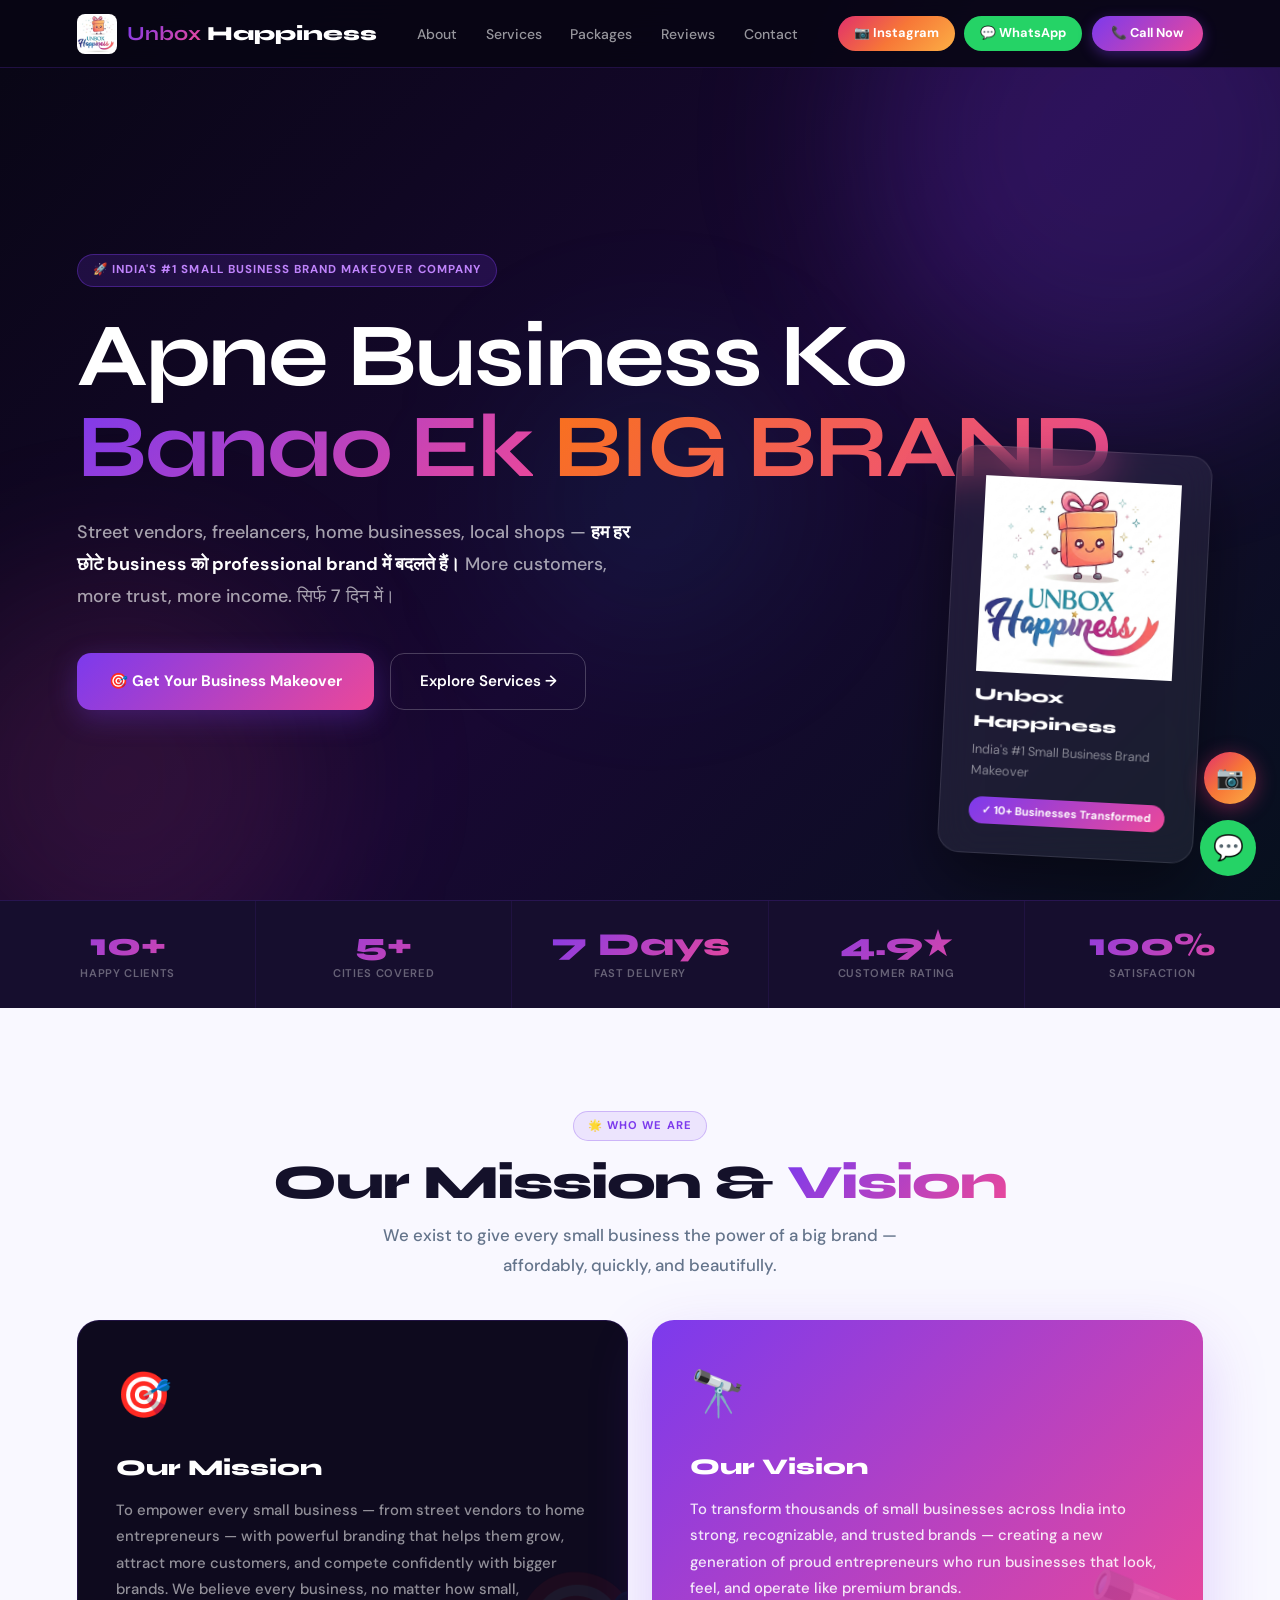
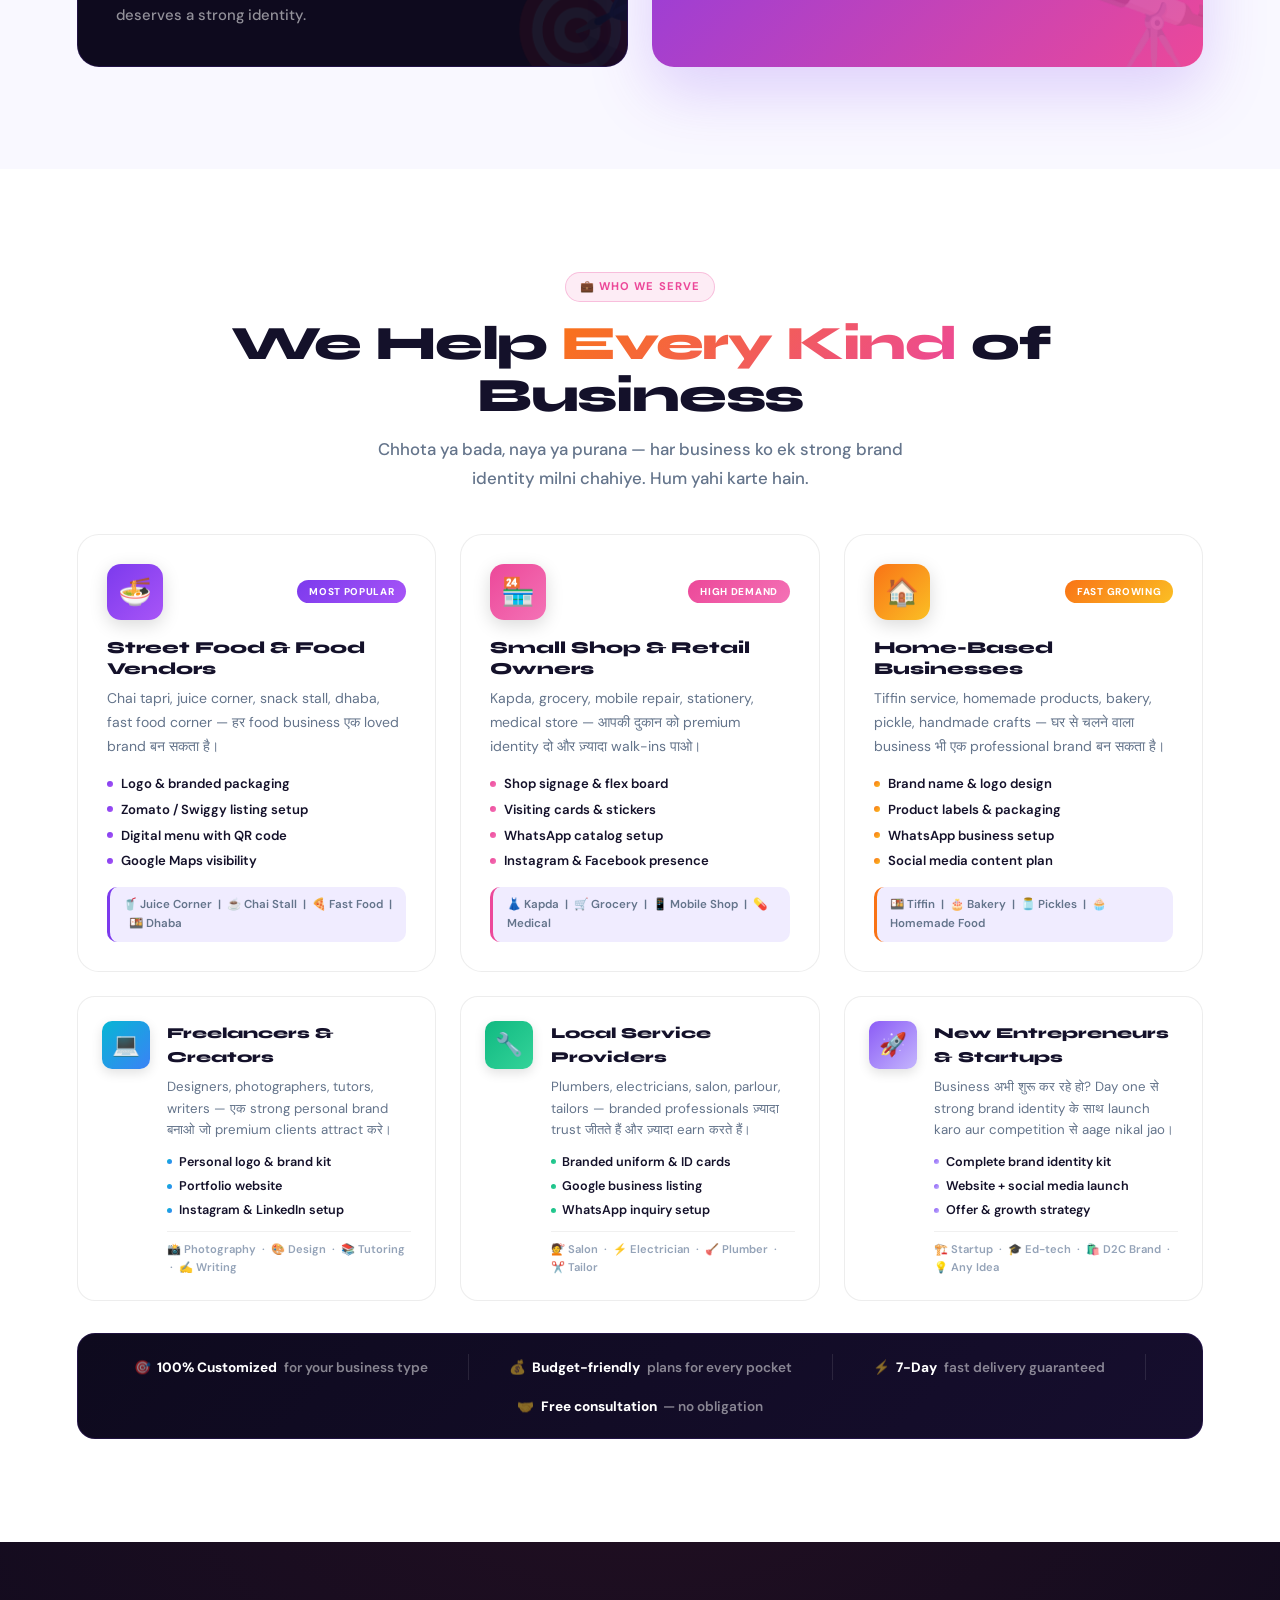
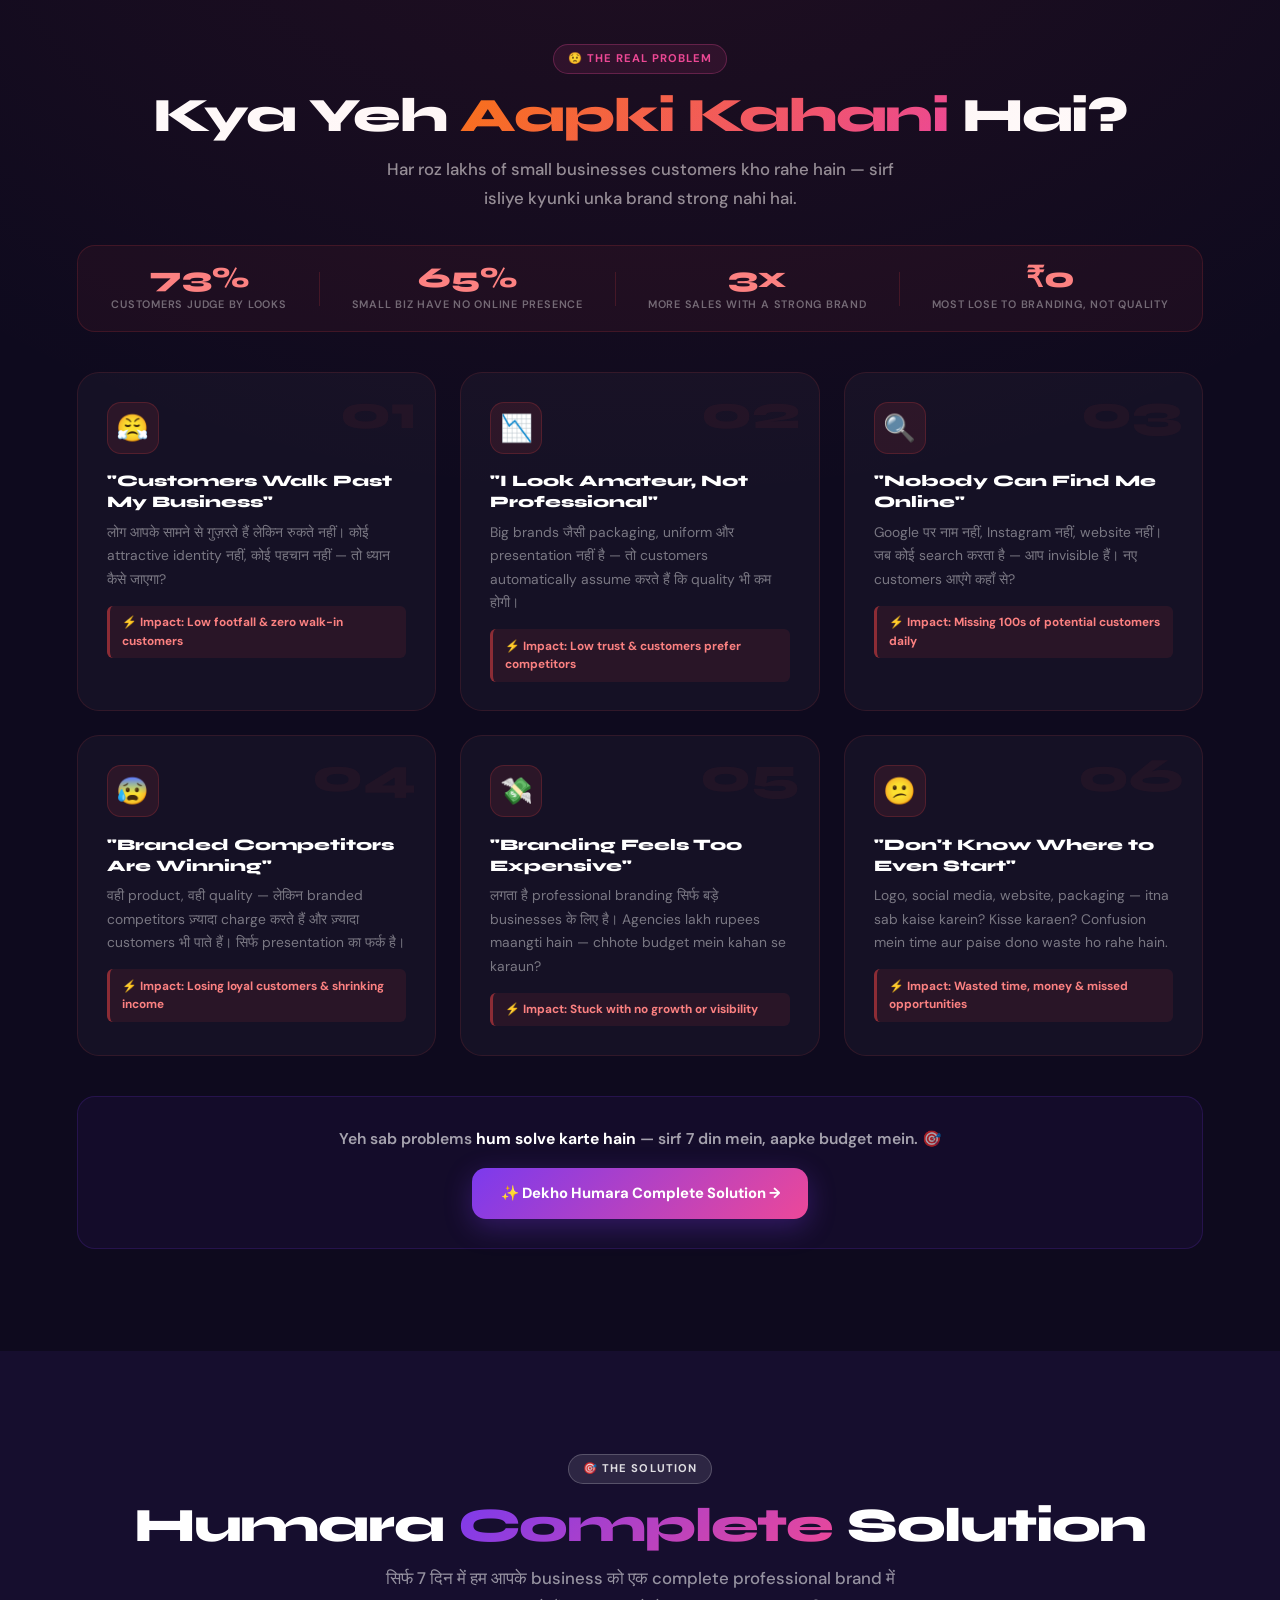
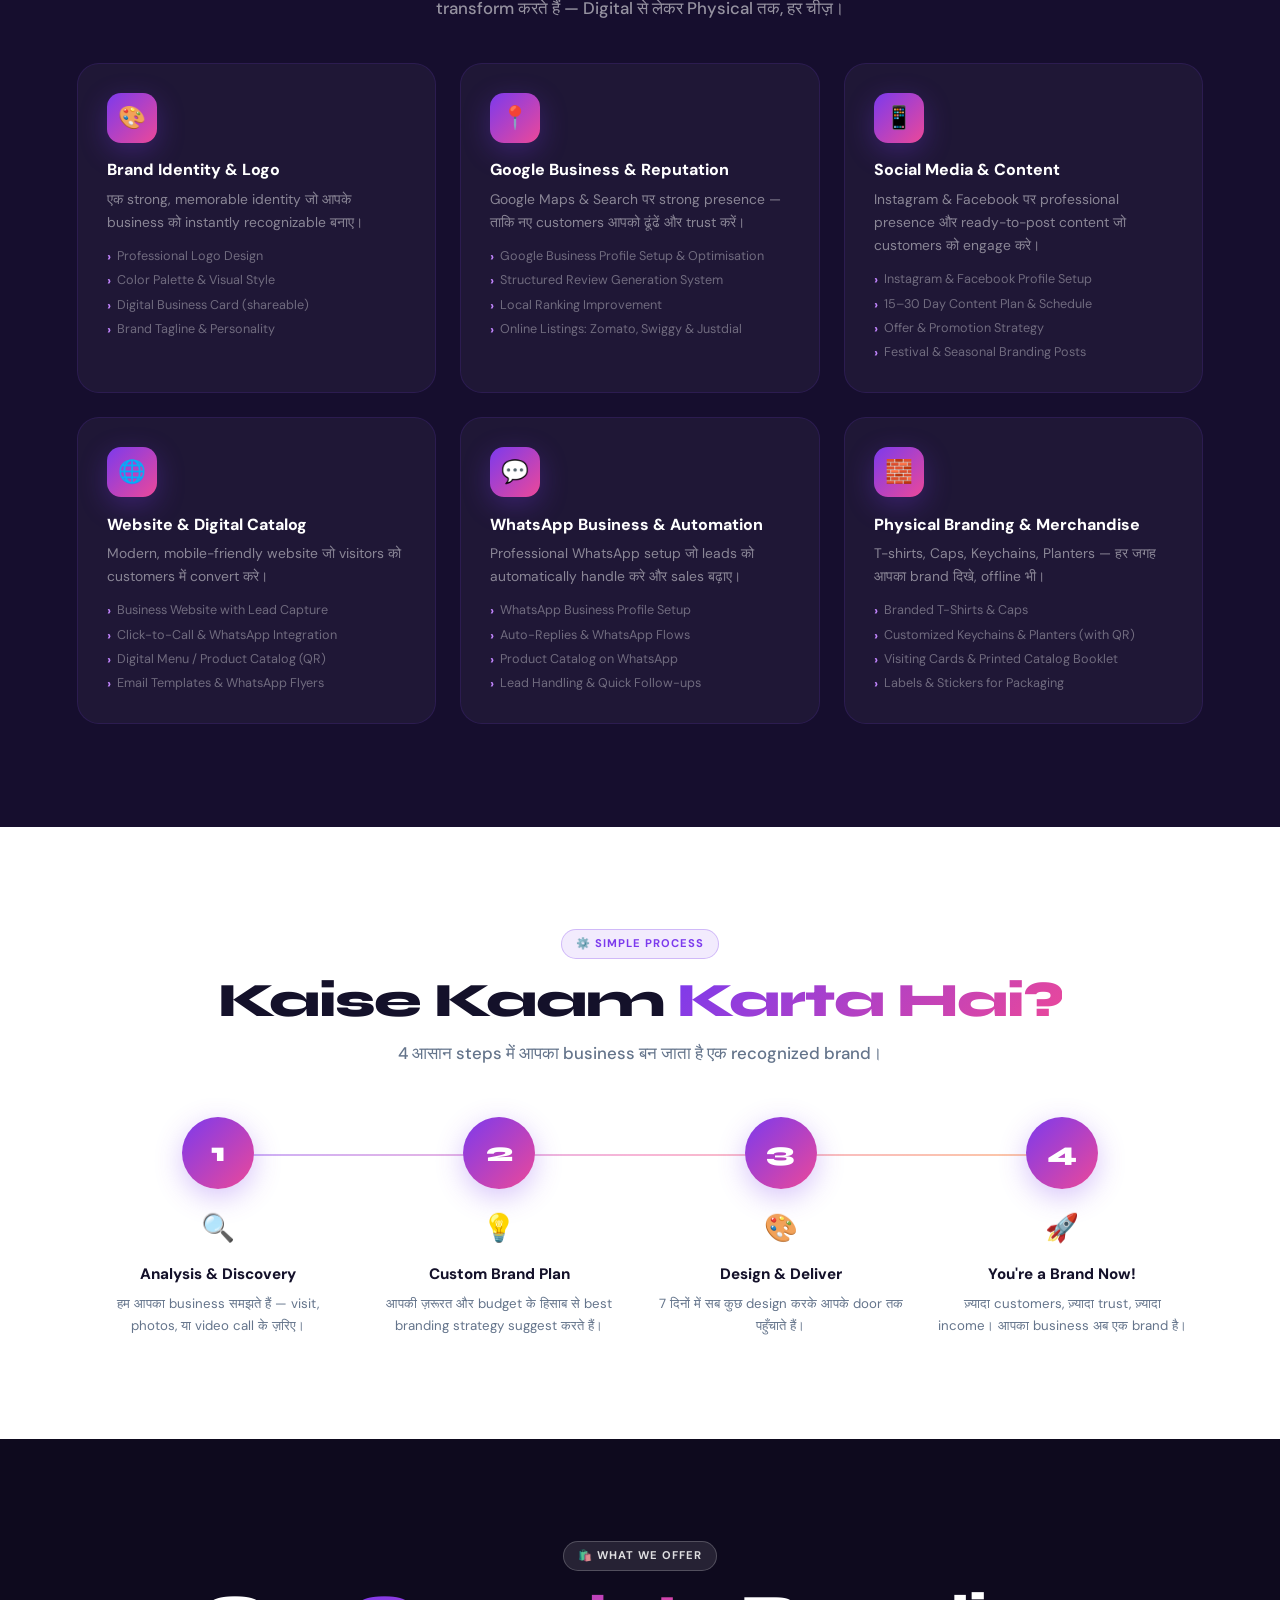
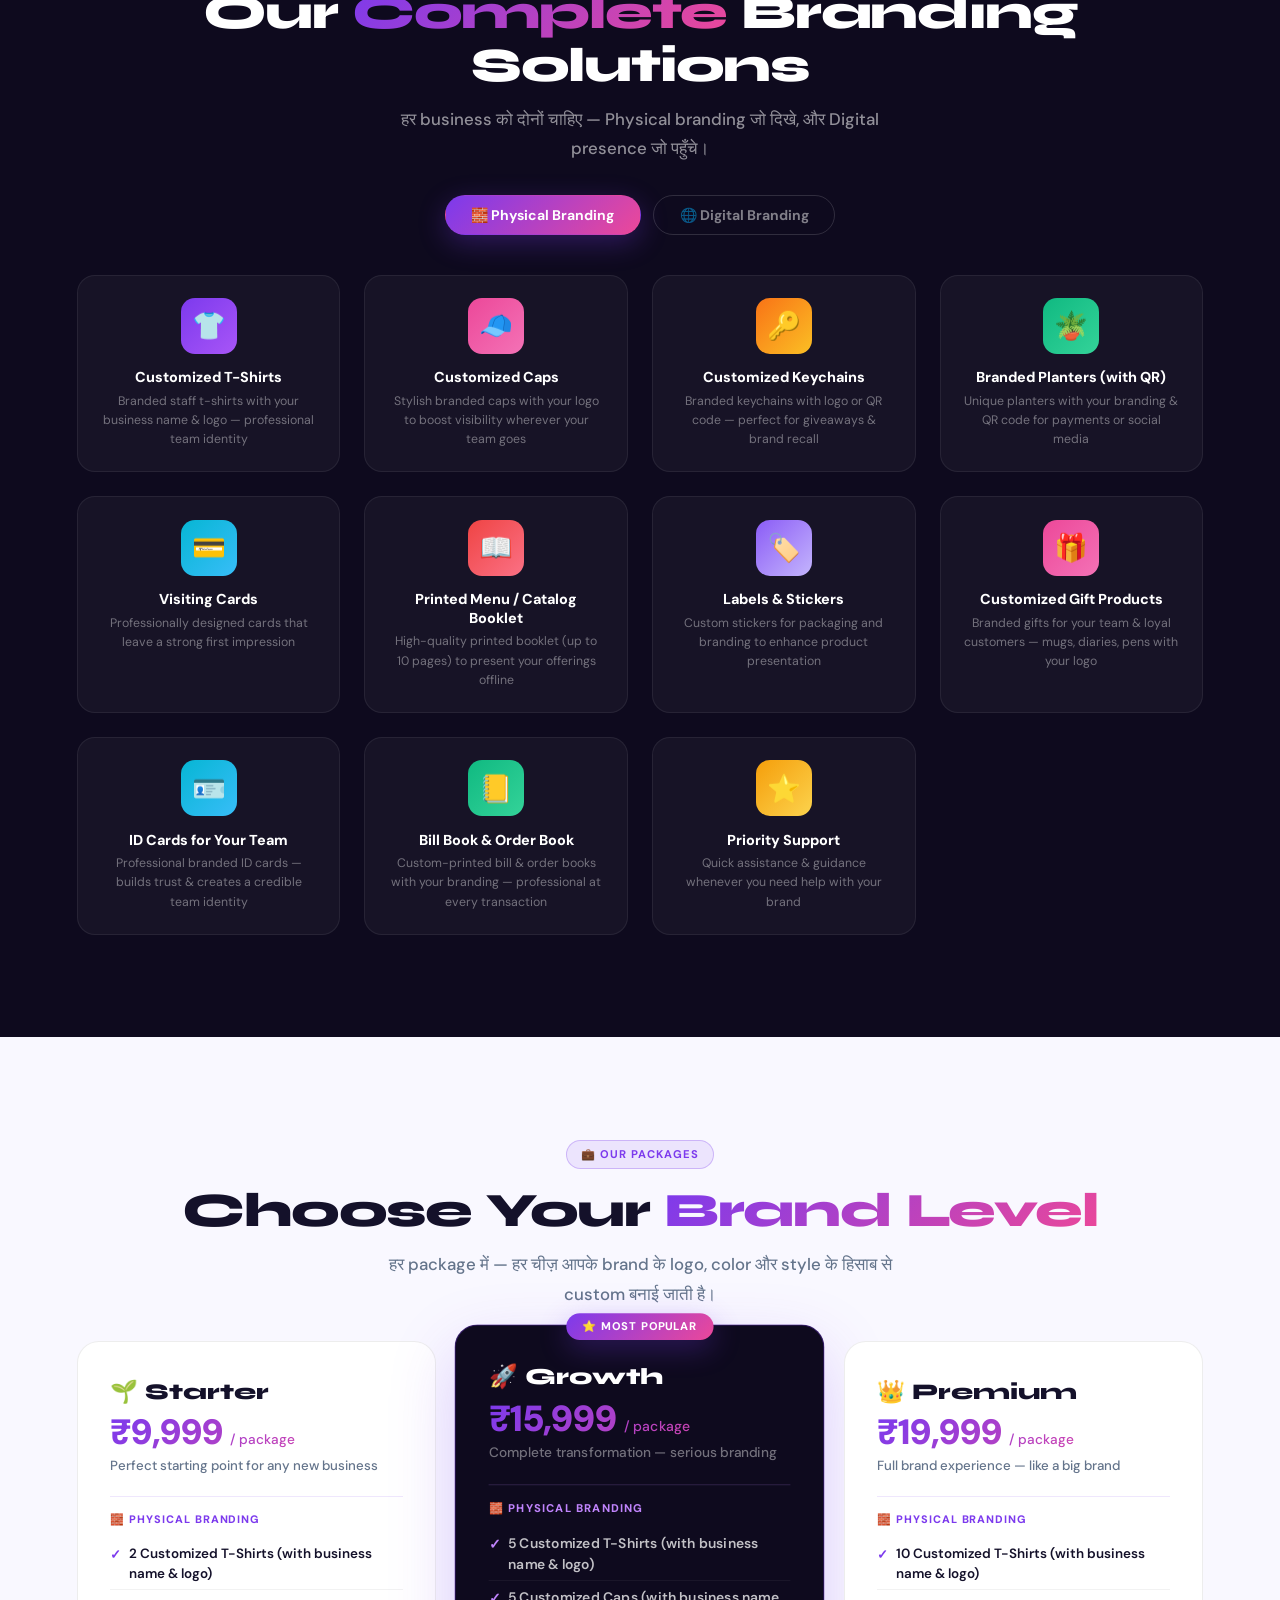
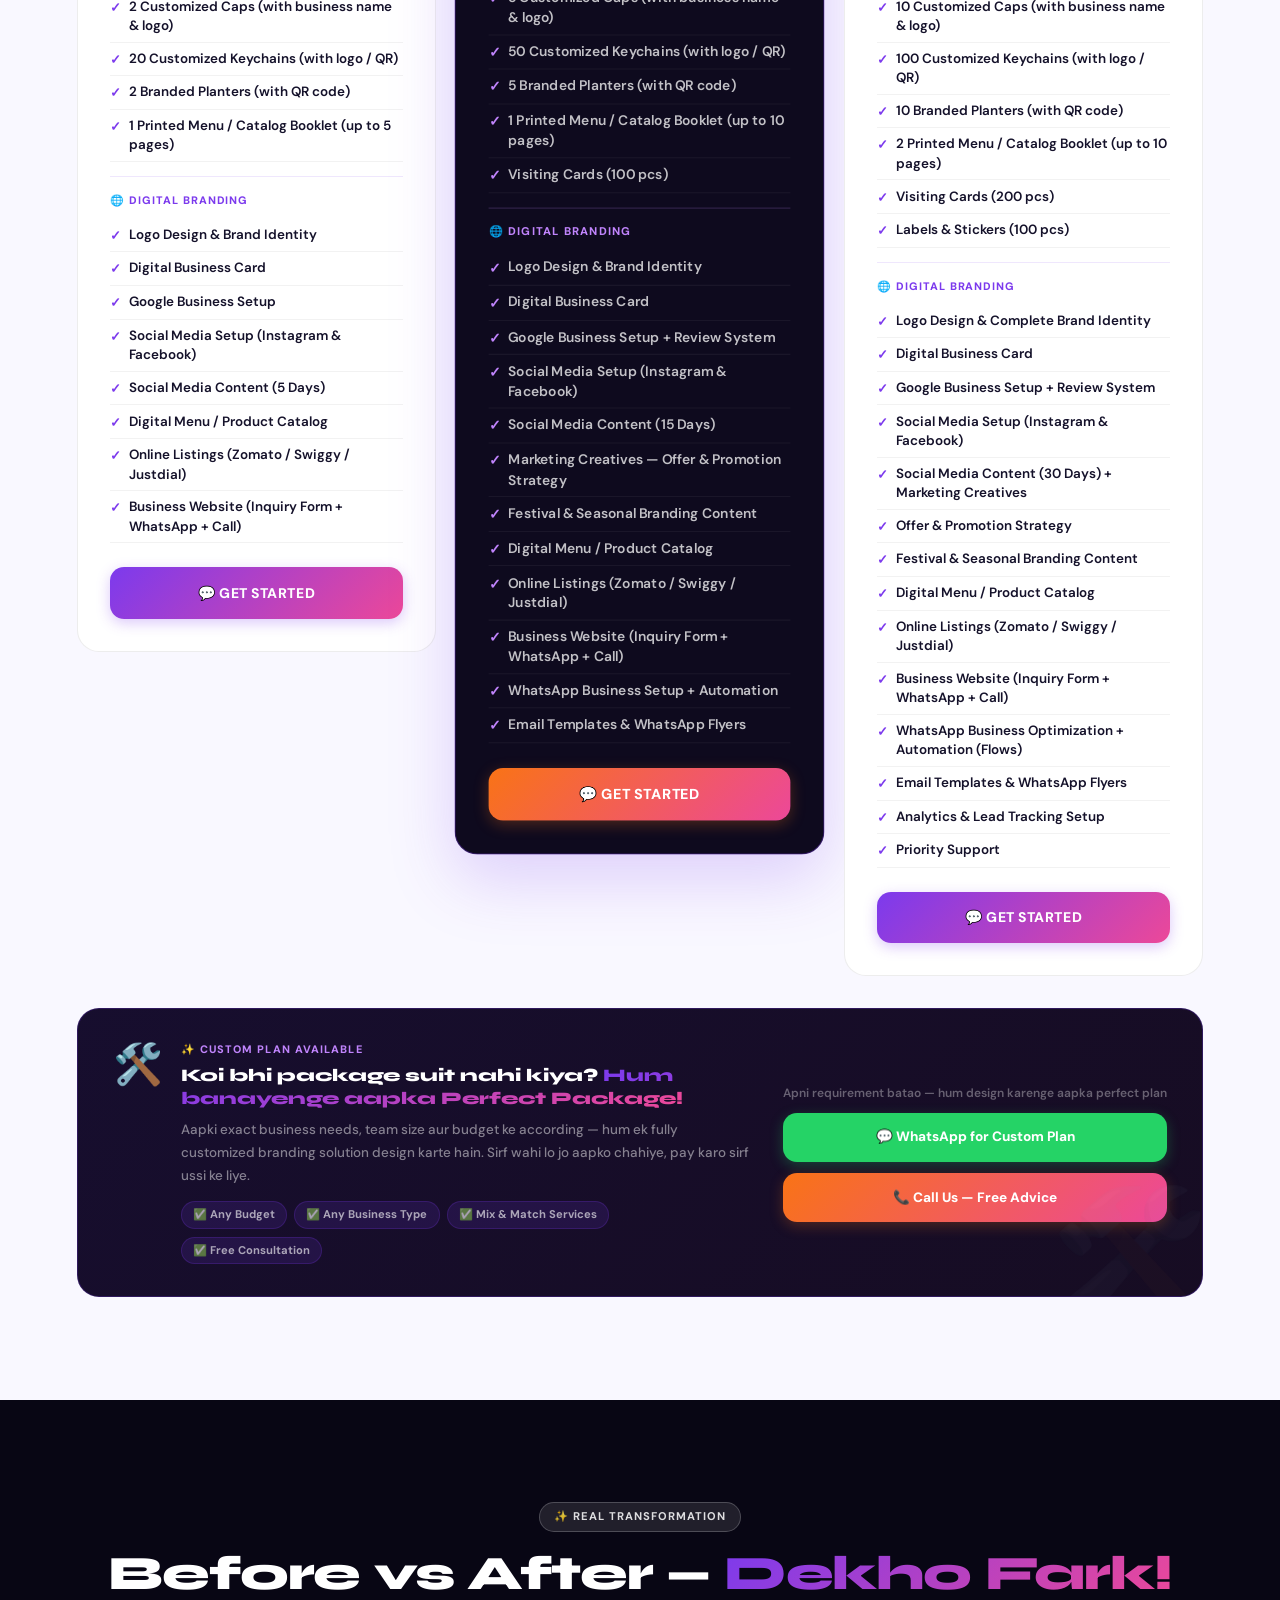
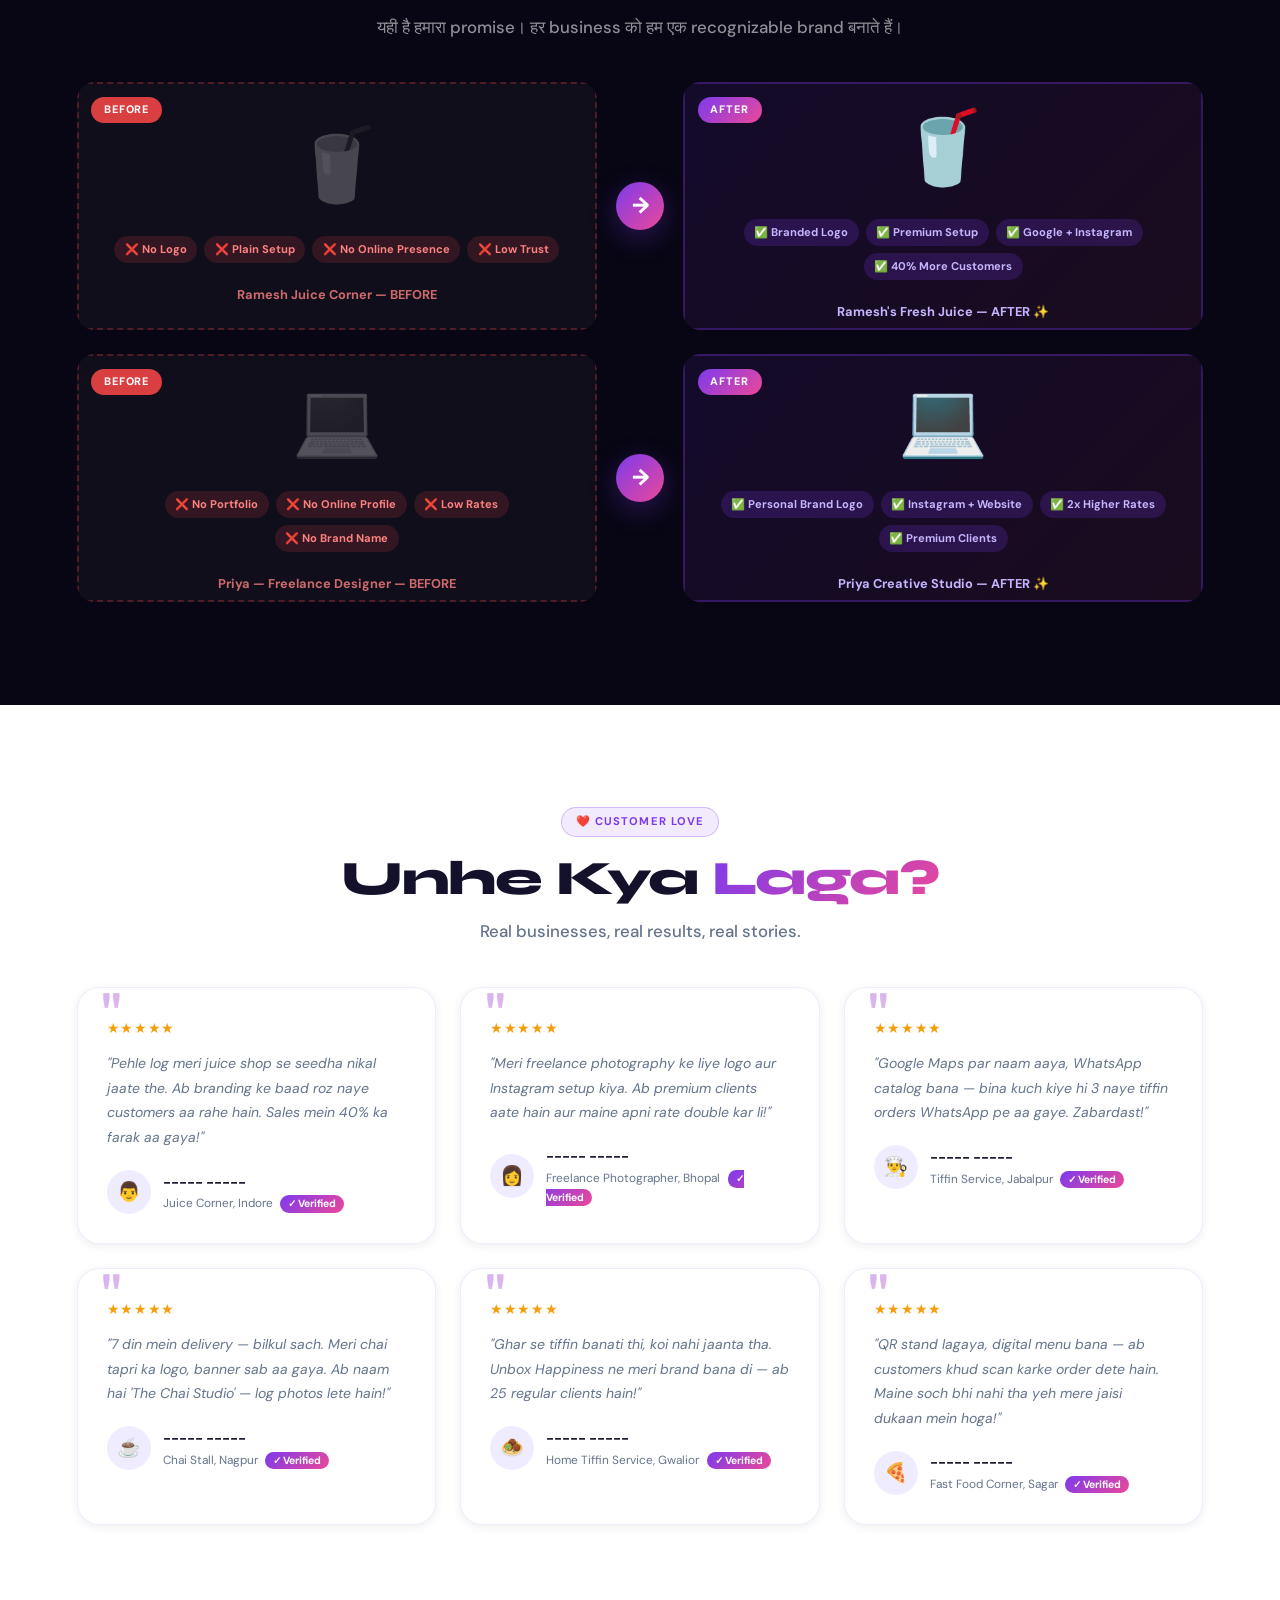
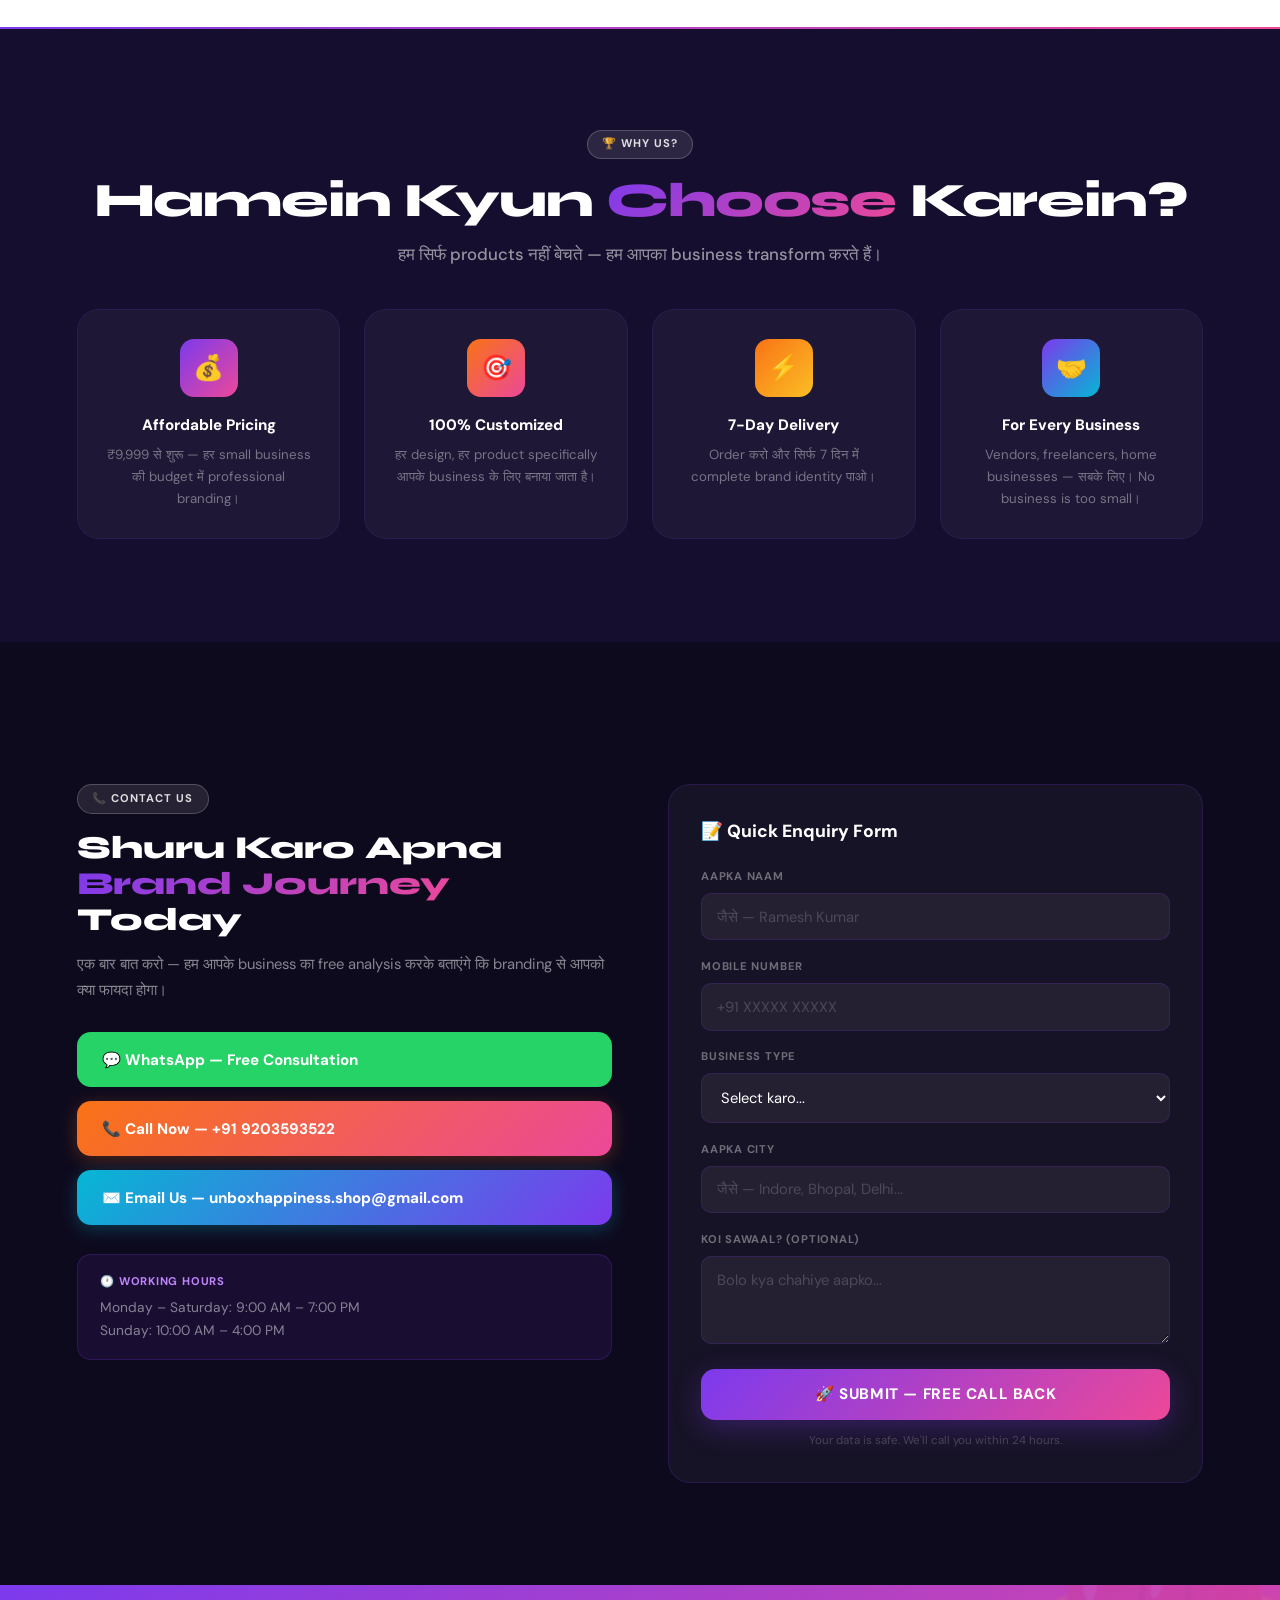
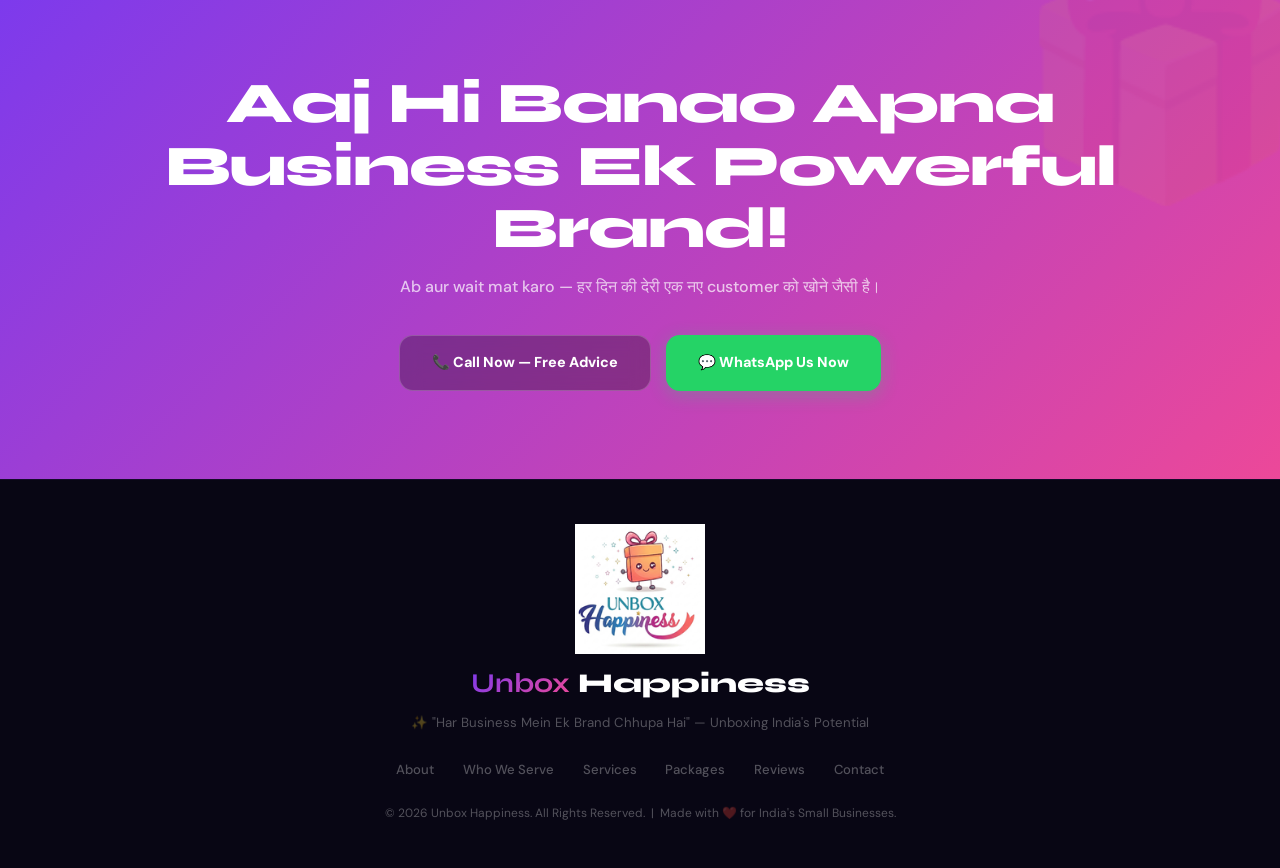
==== index.html @ 7fae198b "Add files via upload" ====
<!DOCTYPE html>
<html lang="en">
<head>
<meta charset="UTF-8">
<meta name="viewport" content="width=device-width, initial-scale=1.0">
<title>Unbox Happiness — Brand Transformation for Every Business</title>
<link href="https://fonts.googleapis.com/css2?family=Syne:wght@700;800&family=DM+Sans:ital,opsz,wght@0,9..40,400;0,9..40,500;0,9..40,600;0,9..40,700;1,9..40,400&display=swap" rel="stylesheet">
<style>
/* ═══════════════════════════════════════════════════
   DESIGN TOKENS — Single source of truth
═══════════════════════════════════════════════════ */
:root {
  /* Brand Palette */
  --purple:       #7C3AED;
  --purple-mid:   #9F5BF0;
  --purple-light: #C084FC;
  --pink:         #EC4899;
  --pink-light:   #F472B6;
  --orange:       #F97316;
  --green:        #22C55E;   /* WhatsApp */
  --red:          #EF4444;

  /* Backgrounds */
  --bg-darkest:   #080614;
  --bg-dark:      #0E0A1E;
  --bg-dark2:     #160E2E;
  --bg-card-dark: rgba(255,255,255,0.04);
  --bg-light:     #FFFFFF;
  --bg-off:       #F9F8FF;
  --bg-tint:      #F0ECFF;

  /* Text */
  --text:         #14112A;
  --text-muted:   #64748B;
  --text-faint:   #94A3B8;
  --text-pale:    rgba(255,255,255,0.55);

  /* Gradients */
  --g-primary:    linear-gradient(135deg, #7C3AED, #EC4899);
  --g-warm:       linear-gradient(135deg, #F97316, #EC4899);
  --g-cool:       linear-gradient(135deg, #7C3AED, #06B6D4);
  --g-hero:       linear-gradient(135deg, #080614 0%, #180832 55%, #07101E 100%);
  --g-purple-soft:linear-gradient(135deg, rgba(124,58,237,.08), rgba(236,72,153,.04));

  /* Spacing */
  --pad-section:  clamp(4rem, 8vw, 6.5rem);
  --pad-x:        clamp(4%, 6%, 6%);
  --gap-card:     1.5rem;
  --gap-sm:       1rem;

  /* Radii */
  --r-xs:  0.375rem;
  --r-sm:  0.625rem;
  --r-md:  0.875rem;
  --r-lg:  1.125rem;
  --r-xl:  1.375rem;
  --r-pill:100px;

  /* Shadows */
  --sh-sm:     0 2px 10px rgba(0,0,0,.07);
  --sh-md:     0 8px 28px rgba(0,0,0,.11);
  --sh-lg:     0 20px 56px rgba(0,0,0,.16);
  --sh-purple: 0 8px 28px rgba(124,58,237,.30);
  --sh-purple-xl:0 24px 64px rgba(124,58,237,.22);

  /* Transitions */
  --tr: all 0.28s cubic-bezier(0.4,0,0.2,1);
}

/* ═══════════════════════════════════════════════════
   RESET & BASE
═══════════════════════════════════════════════════ */
*, *::before, *::after { margin:0; padding:0; box-sizing:border-box; }
html { scroll-behavior:smooth; font-size:16px; }
body { font-family:'DM Sans',sans-serif; background:var(--bg-light); color:var(--text); overflow-x:hidden; line-height:1.6; -webkit-font-smoothing:antialiased; }
img { max-width:100%; display:block; }
a { color:inherit; }

/* ═══════════════════════════════════════════════════
   TYPOGRAPHY SCALE
═══════════════════════════════════════════════════ */
.sec-title {
  font-family:'Syne',sans-serif;
  font-size:clamp(1.9rem, 4vw, 3rem);
  font-weight:800;
  line-height:1.1;
  letter-spacing:-0.025em;
  color:var(--text);
  margin-bottom:0.75rem;
}
.sec-title.wh { color:#fff; }
.sec-sub {
  font-size:clamp(0.95rem, 1.5vw, 1.05rem);
  color:var(--text-muted);
  line-height:1.75;
  max-width:540px;
  font-weight:500;
}
.sec-sub.wh { color:var(--text-pale); }
.center { text-align:center; }
.center .sec-sub { margin:0 auto; }

/* Gradient text */
.gt  { background:var(--g-primary); -webkit-background-clip:text; -webkit-text-fill-color:transparent; background-clip:text; }
.gw  { background:var(--g-warm);    -webkit-background-clip:text; -webkit-text-fill-color:transparent; background-clip:text; }
.gc  { background:var(--g-cool);    -webkit-background-clip:text; -webkit-text-fill-color:transparent; background-clip:text; }

/* Pills / Labels */
.pill {
  display:inline-flex; align-items:center; gap:0.4rem;
  font-size:0.7rem; font-weight:700; letter-spacing:0.09em; text-transform:uppercase;
  padding:0.3rem 0.9rem; border-radius:var(--r-pill); margin-bottom:1rem;
}
.pill.pp  { background:rgba(124,58,237,.1);  border:1px solid rgba(124,58,237,.28); color:var(--purple); }
.pill.pw  { background:rgba(255,255,255,.1); border:1px solid rgba(255,255,255,.2);  color:rgba(255,255,255,.85); }
.pill.ppk { background:rgba(236,72,153,.1);  border:1px solid rgba(236,72,153,.28); color:var(--pink); }
.pill.por { background:rgba(249,115,22,.1);  border:1px solid rgba(249,115,22,.28); color:var(--orange); }

/* Sections */
.section { padding:var(--pad-section) var(--pad-x); }

/* Animations */
@keyframes fadeUp   { from{opacity:0;transform:translateY(24px)} to{opacity:1;transform:translateY(0)} }
@keyframes pulse-wa { 0%,100%{box-shadow:0 4px 24px rgba(37,211,102,.45)} 50%{box-shadow:0 4px 44px rgba(37,211,102,.7)} }
.reveal { opacity:0; transform:translateY(24px); transition:opacity .55s ease, transform .55s ease; }
.reveal.visible { opacity:1; transform:translateY(0); }

/* ═══════════════════════════════════════════════════
   NAVIGATION
═══════════════════════════════════════════════════ */
nav {
  position:fixed; top:0; left:0; right:0; z-index:999;
  background:rgba(8,6,20,.92); backdrop-filter:blur(18px);
  display:flex; align-items:center; justify-content:space-between;
  padding:0.85rem var(--pad-x);
  border-bottom:1px solid rgba(124,58,237,.22);
}
.nav-logo { display:flex; align-items:center; gap:0.65rem; text-decoration:none; }
.logo-box {
  width:36px; height:36px; border-radius:9px;
  background:var(--g-primary); display:flex; align-items:center; justify-content:center;
  font-size:1.2rem; box-shadow:0 0 18px rgba(124,58,237,.5); flex-shrink:0;
}
.float-card { overflow:visible; }
.logo-text { font-family:'Syne',sans-serif; font-size:1.25rem; font-weight:800; color:#fff; }
.logo-text b { background:var(--g-primary); -webkit-background-clip:text; -webkit-text-fill-color:transparent; background-clip:text; }
.nav-links { display:flex; gap:1.8rem; list-style:none; }
.nav-links a { color:rgba(255,255,255,.58); text-decoration:none; font-size:0.875rem; font-weight:500; transition:color .2s; }
.nav-links a:hover { color:#fff; }
.nav-actions { display:flex; gap:0.6rem; align-items:center; }
.nav-ig  { background:linear-gradient(135deg,#E1306C,#F77737,#FCAF45); color:#fff; padding:0.45rem 1rem; border-radius:var(--r-pill); font-size:0.8rem; font-weight:700; text-decoration:none; display:flex; align-items:center; gap:0.35rem; transition:opacity .2s; white-space:nowrap; }
.nav-wa  { background:#25D366; color:#fff; padding:0.45rem 1rem; border-radius:var(--r-pill); font-size:0.8rem; font-weight:700; text-decoration:none; display:flex; align-items:center; gap:0.35rem; transition:opacity .2s; white-space:nowrap; }
.nav-cta { background:var(--g-primary); color:#fff; padding:0.45rem 1.2rem; border-radius:var(--r-pill); font-size:0.8rem; font-weight:700; text-decoration:none; transition:opacity .2s; white-space:nowrap; box-shadow:0 4px 14px rgba(124,58,237,.38); }
.nav-ig:hover,.nav-wa:hover,.nav-cta:hover { opacity:0.85; }

/* Hamburger */
.hamburger { display:none; flex-direction:column; gap:5px; cursor:pointer; padding:4px; background:none; border:none; }
.hamburger span { display:block; width:22px; height:2px; background:#fff; border-radius:2px; transition:var(--tr); }
.hamburger.open span:nth-child(1) { transform:translateY(7px) rotate(45deg); }
.hamburger.open span:nth-child(2) { opacity:0; transform:scaleX(0); }
.hamburger.open span:nth-child(3) { transform:translateY(-7px) rotate(-45deg); }
.mobile-menu {
  display:none; position:fixed; top:62px; left:0; right:0; z-index:998;
  background:rgba(8,6,20,.97); backdrop-filter:blur(20px);
  padding:1.5rem var(--pad-x) 2rem;
  border-bottom:1px solid rgba(124,58,237,.2);
  flex-direction:column; gap:0.5rem;
}
.mobile-menu.open { display:flex; }
.mobile-menu a { color:rgba(255,255,255,.7); text-decoration:none; font-size:1rem; font-weight:600; padding:0.75rem 0; border-bottom:1px solid rgba(255,255,255,.06); transition:color .2s; }
.mobile-menu a:hover { color:#fff; }
.mobile-menu a:last-child { border:none; }
.mobile-btns { display:flex; gap:0.6rem; flex-wrap:wrap; margin-top:1rem; }
.mobile-btns a { flex:1; min-width:120px; text-align:center; padding:0.7rem 1rem; border-radius:var(--r-md); font-size:0.85rem; font-weight:700; text-decoration:none; }
.mb-ig  { background:linear-gradient(135deg,#E1306C,#F77737); color:#fff; }
.mb-wa  { background:#25D366; color:#fff; }
.mb-call{ background:var(--g-primary); color:#fff; }

/* ═══════════════════════════════════════════════════
   HERO
═══════════════════════════════════════════════════ */
.hero {
  background:var(--g-hero); min-height:100vh;
  padding:clamp(5.5rem,10vw,8rem) var(--pad-x) 4rem;
  position:relative; overflow:hidden;
  display:flex; flex-direction:column; justify-content:center;
}
.orb { position:absolute; border-radius:50%; filter:blur(80px); pointer-events:none; }
.orb.o1 { width:520px; height:520px; background:rgba(124,58,237,.22); top:-120px; right:-100px; }
.orb.o2 { width:400px; height:400px; background:rgba(236,72,153,.12); bottom:-80px; left:-80px; }
.orb.o3 { width:280px; height:280px; background:rgba(6,182,212,.08); top:40%; left:40%; }
.hero-label {
  display:inline-flex; align-items:center; gap:0.45rem;
  background:rgba(124,58,237,.18); border:1px solid rgba(124,58,237,.38);
  color:#C084FC; padding:0.38rem 0.95rem; border-radius:var(--r-pill);
  font-size:0.72rem; font-weight:700; letter-spacing:0.09em; text-transform:uppercase;
  margin-bottom:1.5rem; width:fit-content;
  animation:fadeUp .6s ease both;
}
.hero h1 {
  font-family:'Syne',sans-serif;
  font-size:clamp(2.8rem, 7vw, 6rem);
  line-height:1.02; color:#fff;
  margin-bottom:1.5rem; letter-spacing:-0.025em;
  animation:fadeUp .6s .1s ease both;
}
.hero-sub {
  font-size:clamp(1rem, 1.8vw, 1.12rem); color:rgba(255,255,255,.62);
  max-width:560px; line-height:1.78; margin-bottom:2.5rem; font-weight:500;
  animation:fadeUp .6s .2s ease both;
}
.hero-sub strong { color:#fff; font-weight:700; }
.hero-btns { display:flex; gap:1rem; flex-wrap:wrap; animation:fadeUp .6s .3s ease both; }
.btn-pr {
  background:var(--g-primary); color:#fff; padding:0.95rem 2rem;
  border-radius:var(--r-md); font-size:0.95rem; font-weight:700;
  text-decoration:none; display:flex; align-items:center; gap:0.55rem;
  transition:var(--tr); box-shadow:var(--sh-purple);
}
.btn-pr:hover { transform:translateY(-2px); box-shadow:0 12px 40px rgba(124,58,237,.5); }
.btn-ol {
  background:transparent; color:#fff; padding:0.95rem 1.8rem;
  border-radius:var(--r-md); font-size:0.95rem; font-weight:600;
  text-decoration:none; border:1.5px solid rgba(255,255,255,.22); transition:var(--tr);
}
.btn-ol:hover { border-color:rgba(124,58,237,.6); background:rgba(124,58,237,.1); }
.hero-float {
  position:absolute; right:var(--pad-x); top:50%; transform:translateY(-50%);
  animation:fadeUp .8s .5s ease both;
}
.float-card {
  background:rgba(255,255,255,.06); backdrop-filter:blur(20px);
  border:1px solid rgba(255,255,255,.11); border-radius:var(--r-xl);
  padding:1.8rem; width:256px; transform:rotate(3deg);
  box-shadow:0 28px 64px rgba(0,0,0,.45);
}
.float-card .fem { font-size:3.2rem; display:block; margin-bottom:0.8rem; }
.nav-logo-img { width:40px; height:auto; border-radius:8px; flex-shrink:0; }
.hero-logo-img { width:200px; height:auto; display:block; margin:0 auto 0.6rem; }
.footer-logo-img { width:130px; height:auto; display:block; margin:0 auto 0.5rem; }
.float-card h3 { font-family:'Syne',sans-serif; font-size:1.05rem; font-weight:800; color:#fff; margin-bottom:0.3rem; }
.float-card p { font-size:0.8rem; color:rgba(255,255,255,.48); }
.float-tag { display:inline-block; background:var(--g-primary); color:#fff; padding:0.28rem 0.85rem; border-radius:var(--r-pill); font-size:0.7rem; font-weight:700; margin-top:1rem; }

/* ═══════════════════════════════════════════════════
   STATS BAR
═══════════════════════════════════════════════════ */
.stats-bar { background:var(--bg-dark2); display:flex; border-top:1px solid rgba(124,58,237,.18); }
.sbi { flex:1; padding:1.6rem 1rem; text-align:center; border-right:1px solid rgba(124,58,237,.1); }
.sbi:last-child { border-right:none; }
.sbi .sn { font-family:'Syne',sans-serif; font-size:2rem; font-weight:800; background:var(--g-primary); -webkit-background-clip:text; -webkit-text-fill-color:transparent; background-clip:text; line-height:1.1; }
.sbi p { font-size:0.7rem; color:rgba(255,255,255,.35); font-weight:600; text-transform:uppercase; letter-spacing:0.06em; margin-top:0.2rem; }

/* ═══════════════════════════════════════════════════
   MISSION & VISION
═══════════════════════════════════════════════════ */
.mission-section { background:var(--bg-off); }
.mv-grid { display:grid; grid-template-columns:1fr 1fr; gap:var(--gap-card); margin-top:2.5rem; }
.mv-card { border-radius:var(--r-xl); padding:2.4rem; position:relative; overflow:hidden; }
.mv-card.miss { background:var(--bg-dark); border:1px solid rgba(124,58,237,.18); }
.mv-card.vis  { background:var(--g-primary); box-shadow:var(--sh-purple-xl); }
.mv-icon { font-size:2.8rem; margin-bottom:1.2rem; display:block; }
.mv-card h3 { font-family:'Syne',sans-serif; font-size:1.4rem; font-weight:800; color:#fff; margin-bottom:0.7rem; }
.mv-card.miss p { font-size:0.93rem; color:rgba(255,255,255,.55); line-height:1.75; font-weight:500; }
.mv-card.vis  p { font-size:0.93rem; color:rgba(255,255,255,.88); line-height:1.75; font-weight:500; }
.mv-bg { position:absolute; right:-20px; bottom:-20px; font-size:7rem; opacity:0.06; line-height:1; user-select:none; pointer-events:none; }
.mv-card.vis .mv-bg { opacity:0.14; }

/* ═══════════════════════════════════════════════════
   WHO WE SERVE
═══════════════════════════════════════════════════ */
.audience-section { background:var(--bg-light); }
.aud-grid-top    { display:grid; grid-template-columns:repeat(3,1fr); gap:var(--gap-card); margin-top:2.5rem; }
.aud-grid-bottom { display:grid; grid-template-columns:repeat(3,1fr); gap:var(--gap-card); margin-top:var(--gap-card); }

.aud-card-new {
  background:var(--bg-light);
  border:1.5px solid rgba(0,0,0,.07);
  border-radius:var(--r-xl); padding:1.8rem;
  position:relative; overflow:hidden;
  transition:var(--tr); cursor:default;
}
.aud-card-new:hover { transform:translateY(-5px); box-shadow:var(--sh-lg); border-color:transparent; }
.aud-top-row { display:flex; align-items:center; justify-content:space-between; margin-bottom:1.1rem; }
.aud-icon-new {
  width:56px; height:56px; border-radius:var(--r-md);
  display:flex; align-items:center; justify-content:center; font-size:1.7rem;
  background:linear-gradient(135deg, var(--ac), var(--ac2));
  box-shadow:0 5px 18px rgba(0,0,0,.15);
  transition:transform .3s;
}
.aud-card-new:hover .aud-icon-new { transform:scale(1.08) rotate(-4deg); }
.aud-badge {
  font-size:0.62rem; font-weight:800; letter-spacing:0.07em; text-transform:uppercase;
  padding:0.24rem 0.75rem; border-radius:var(--r-pill);
  background:linear-gradient(135deg, var(--ac), var(--ac2)); color:#fff;
}
.aud-card-new h4 { font-family:'Syne',sans-serif; font-size:1.05rem; font-weight:800; color:var(--text); margin-bottom:0.5rem; line-height:1.25; }
.aud-card-new p  { font-size:0.875rem; color:var(--text-muted); line-height:1.7; margin-bottom:0.9rem; }
.aud-points { list-style:none; margin-bottom:1rem; display:flex; flex-direction:column; gap:0.3rem; }
.aud-points li { font-size:0.82rem; color:var(--text); font-weight:600; display:flex; align-items:center; gap:0.5rem; }
.aud-points li::before { content:''; width:6px; height:6px; border-radius:50%; background:linear-gradient(135deg,var(--ac),var(--ac2)); flex-shrink:0; }
.aud-examples { font-size:0.72rem; color:var(--text-muted); font-weight:600; padding:0.55rem 0.85rem; background:var(--bg-tint); border-radius:var(--r-sm); border-left:3px solid var(--ac); }

.aud-card-sm {
  background:var(--bg-light); border:1.5px solid rgba(0,0,0,.07);
  border-radius:var(--r-lg); padding:1.5rem;
  display:flex; gap:1.1rem; align-items:flex-start;
  transition:var(--tr); cursor:default;
}
.aud-card-sm:hover { transform:translateY(-4px); box-shadow:var(--sh-md); border-color:transparent; }
.aud-icon-sm {
  width:48px; height:48px; border-radius:var(--r-sm); flex-shrink:0;
  display:flex; align-items:center; justify-content:center; font-size:1.4rem;
  background:linear-gradient(135deg,var(--ac),var(--ac2));
  box-shadow:0 4px 12px rgba(0,0,0,.12); transition:transform .3s;
}
.aud-card-sm:hover .aud-icon-sm { transform:scale(1.08) rotate(-4deg); }
.aud-sm-right { flex:1; }
.aud-sm-right h4 { font-family:'Syne',sans-serif; font-size:0.95rem; font-weight:800; color:var(--text); margin-bottom:0.4rem; }
.aud-sm-right p  { font-size:0.83rem; color:var(--text-muted); line-height:1.65; margin-bottom:0.65rem; }
.aud-points-sm { list-style:none; margin-bottom:0.65rem; display:flex; flex-direction:column; gap:0.25rem; }
.aud-points-sm li { font-size:0.79rem; color:var(--text); font-weight:600; display:flex; align-items:center; gap:0.4rem; }
.aud-points-sm li::before { content:''; width:5px; height:5px; border-radius:50%; background:linear-gradient(135deg,var(--ac),var(--ac2)); flex-shrink:0; }
.aud-examples-sm { font-size:0.7rem; color:var(--text-faint); font-weight:600; border-top:1px solid rgba(0,0,0,.06); padding-top:0.55rem; }

.aud-trust-bar {
  margin-top:2rem;
  background:linear-gradient(135deg,var(--bg-dark),var(--bg-dark2));
  border-radius:var(--r-lg); padding:1.25rem 2rem;
  display:flex; align-items:center; justify-content:space-evenly; flex-wrap:wrap; gap:1rem;
  border:1px solid rgba(124,58,237,.15);
}
.aud-trust-item { font-size:0.85rem; color:rgba(255,255,255,.5); font-weight:600; display:flex; align-items:center; gap:0.4rem; }
.aud-trust-item span { color:#fff; font-weight:800; }
.aud-trust-div { width:1px; height:26px; background:rgba(255,255,255,.1); }

/* ═══════════════════════════════════════════════════
   PROBLEM
═══════════════════════════════════════════════════ */
.problem-section { background:var(--bg-dark); position:relative; overflow:hidden; }
.problem-section::before {
  content:''; position:absolute; inset:0;
  background:radial-gradient(ellipse 80% 50% at 50% -10%, rgba(239,68,68,.09), transparent);
  pointer-events:none;
}
.prob-intro-bar {
  display:flex; align-items:center; justify-content:center;
  gap:2rem; flex-wrap:wrap; margin-top:2rem;
  padding:1.1rem 1.5rem;
  background:rgba(239,68,68,.06);
  border:1px solid rgba(239,68,68,.16);
  border-radius:var(--r-lg);
}
.prob-stat { text-align:center; }
.prob-stat .psn { font-family:'Syne',sans-serif; font-size:1.8rem; font-weight:800; color:#FC8181; line-height:1; }
.prob-stat .psl { font-size:0.68rem; color:rgba(255,255,255,.38); font-weight:600; text-transform:uppercase; letter-spacing:0.07em; margin-top:0.2rem; }
.prob-stat-div  { width:1px; height:34px; background:rgba(239,68,68,.18); }

.problem-grid { display:grid; grid-template-columns:repeat(3,1fr); gap:var(--gap-card); margin-top:2.5rem; }
.problem-card {
  background:rgba(255,255,255,.03); border:1px solid rgba(239,68,68,.13);
  border-radius:var(--r-xl); padding:1.8rem; position:relative; overflow:hidden;
  transition:var(--tr); cursor:default;
}
.problem-card:hover { background:rgba(239,68,68,.055); border-color:rgba(239,68,68,.3); transform:translateY(-4px); box-shadow:0 20px 48px rgba(0,0,0,.28); }
.prob-num { position:absolute; top:1rem; right:1.2rem; font-family:'Syne',sans-serif; font-size:3rem; font-weight:800; color:rgba(239,68,68,.06); line-height:1; user-select:none; }
.problem-card:hover .prob-num { color:rgba(239,68,68,.12); }
.pi-wrap {
  width:52px; height:52px; border-radius:var(--r-md);
  background:rgba(239,68,68,.1); border:1px solid rgba(239,68,68,.2);
  display:flex; align-items:center; justify-content:center;
  font-size:1.65rem; margin-bottom:1.1rem; transition:transform .3s;
}
.problem-card:hover .pi-wrap { transform:scale(1.08) rotate(-4deg); }
.problem-card h3 { font-family:'Syne',sans-serif; font-size:1rem; font-weight:800; color:#fff; margin-bottom:0.5rem; line-height:1.3; }
.problem-card .pdesc { font-size:0.865rem; color:rgba(255,255,255,.43); line-height:1.7; margin-bottom:0.9rem; }
.prob-impact { display:flex; align-items:center; gap:0.5rem; padding:0.45rem 0.75rem; background:rgba(239,68,68,.09); border-radius:var(--r-xs); border-left:3px solid rgba(239,68,68,.5); }
.prob-impact span { font-size:0.74rem; color:#FC8181; font-weight:700; }
.prob-cta-row { margin-top:2.5rem; text-align:center; padding:1.8rem 2rem; background:rgba(124,58,237,.06); border:1px solid rgba(124,58,237,.18); border-radius:var(--r-lg); }
.prob-cta-row p { font-size:0.98rem; color:rgba(255,255,255,.62); font-weight:600; margin-bottom:1.1rem; }
.prob-cta-row p strong { color:#fff; }
.btn-prob-cta { display:inline-flex; align-items:center; gap:0.55rem; background:var(--g-primary); color:#fff; padding:0.85rem 1.8rem; border-radius:var(--r-md); font-size:0.92rem; font-weight:800; text-decoration:none; transition:var(--tr); box-shadow:var(--sh-purple); }
.btn-prob-cta:hover { transform:translateY(-2px); opacity:.9; }

/* ═══════════════════════════════════════════════════
   SOLUTION
═══════════════════════════════════════════════════ */
.solution-section { background:var(--bg-dark2); }
.solution-grid { display:grid; grid-template-columns:repeat(3,1fr); gap:var(--gap-card); margin-top:2.5rem; }
.sol-card {
  background:rgba(255,255,255,.04); border:1px solid rgba(124,58,237,.14);
  border-radius:var(--r-xl); padding:1.8rem; transition:var(--tr);
}
.sol-card:hover { background:rgba(124,58,237,.09); border-color:rgba(124,58,237,.38); transform:translateY(-4px); box-shadow:0 16px 40px rgba(0,0,0,.25); }
.sol-icon {
  width:50px; height:50px; border-radius:var(--r-md);
  background:var(--g-primary); display:flex; align-items:center; justify-content:center;
  font-size:1.4rem; margin-bottom:1.1rem; box-shadow:var(--sh-purple); flex-shrink:0;
}
.sol-card h3 { font-size:1rem; font-weight:800; color:#fff; margin-bottom:0.4rem; line-height:1.3; }
.sol-card p  { font-size:0.865rem; color:rgba(255,255,255,.48); line-height:1.68; }
.sol-list { list-style:none; margin-top:0.8rem; display:flex; flex-direction:column; gap:0.28rem; }
.sol-list li { font-size:0.79rem; color:rgba(255,255,255,.36); display:flex; align-items:flex-start; gap:0.4rem; line-height:1.5; }
.sol-list li::before { content:'›'; color:var(--purple-light); font-weight:900; flex-shrink:0; margin-top:1px; }

/* ═══════════════════════════════════════════════════
   HOW IT WORKS
═══════════════════════════════════════════════════ */
.how-section { background:var(--bg-light); }
.steps-track { display:grid; grid-template-columns:repeat(4,1fr); gap:0; margin-top:3rem; position:relative; }
.steps-track::before { content:''; position:absolute; top:37px; left:12.5%; right:12.5%; height:2px; background:linear-gradient(90deg,var(--purple),var(--pink),var(--orange)); opacity:.4; }
.step-item { text-align:center; padding:0 1rem; position:relative; }
.step-num {
  width:72px; height:72px; border-radius:50%;
  background:var(--g-primary); color:#fff;
  font-family:'Syne',sans-serif; font-size:1.7rem; font-weight:800;
  display:flex; align-items:center; justify-content:center;
  margin:0 auto 1.1rem; position:relative; z-index:1;
  box-shadow:var(--sh-purple);
}
.step-icon { font-size:1.7rem; margin-bottom:0.75rem; }
.step-item h4 { font-size:0.95rem; font-weight:800; color:var(--text); margin-bottom:0.4rem; }
.step-item p  { font-size:0.83rem; color:var(--text-muted); line-height:1.65; }

/* ═══════════════════════════════════════════════════
   OFFERS / SERVICES
═══════════════════════════════════════════════════ */
.offer-section { background:var(--bg-dark); }
.offer-tabs { display:flex; gap:0.75rem; justify-content:center; margin:2rem 0 2.5rem; flex-wrap:wrap; }
.offer-tab {
  padding:0.6rem 1.6rem; border-radius:var(--r-pill);
  font-size:0.875rem; font-weight:700; cursor:pointer;
  border:1.5px solid rgba(255,255,255,.14);
  color:rgba(255,255,255,.48); background:transparent;
  transition:var(--tr); font-family:'DM Sans',sans-serif;
}
.offer-tab.active { background:var(--g-primary); border-color:transparent; color:#fff; box-shadow:var(--sh-purple); }
.offer-tab:hover:not(.active) { border-color:rgba(124,58,237,.4); color:rgba(255,255,255,.75); }
.offer-panel { display:none; }
.offer-panel.active { display:grid; grid-template-columns:repeat(4,1fr); gap:var(--gap-card); }
.offer-card {
  background:rgba(255,255,255,.04); border:1px solid rgba(255,255,255,.07);
  border-radius:var(--r-lg); padding:1.4rem; text-align:center; transition:var(--tr);
}
.offer-card:hover { background:rgba(124,58,237,.1); border-color:rgba(124,58,237,.32); transform:translateY(-4px); box-shadow:0 14px 36px rgba(0,0,0,.25); }
.offer-card:hover .oi { transform:scale(1.1) rotate(-4deg); }
.oi { width:56px; height:56px; border-radius:var(--r-md); margin:0 auto 0.9rem; display:flex; align-items:center; justify-content:center; font-size:1.7rem; transition:transform .3s; }
.oc1{background:linear-gradient(135deg,#7C3AED,#A855F7);}
.oc2{background:linear-gradient(135deg,#EC4899,#F472B6);}
.oc3{background:linear-gradient(135deg,#F97316,#FBBF24);}
.oc4{background:linear-gradient(135deg,#10B981,#34D399);}
.oc5{background:linear-gradient(135deg,#06B6D4,#38BDF8);}
.oc6{background:linear-gradient(135deg,#EF4444,#FB7185);}
.oc7{background:linear-gradient(135deg,#8B5CF6,#C4B5FD);}
.oc8{background:linear-gradient(135deg,#F59E0B,#FCD34D);}
.offer-card h4 { font-size:0.9rem; font-weight:800; color:#fff; margin-bottom:0.3rem; line-height:1.3; }
.offer-card p  { font-size:0.77rem; color:rgba(255,255,255,.4); line-height:1.55; }

/* ═══════════════════════════════════════════════════
   PACKAGES
═══════════════════════════════════════════════════ */
.packages-section { background:var(--bg-off); }
.packages-grid { display:grid; grid-template-columns:repeat(3,1fr); gap:var(--gap-card); margin-top:2rem; align-items:start; }
.pkg-card {
  background:var(--bg-light); border:1.5px solid rgba(0,0,0,.07);
  border-radius:var(--r-xl); padding:2rem; position:relative;
  transition:var(--tr);
}
.pkg-card:hover { box-shadow:var(--sh-lg); transform:translateY(-4px); border-color:transparent; }
.pkg-card.pop {
  background:var(--bg-dark); border-color:rgba(124,58,237,.35);
  box-shadow:var(--sh-purple-xl); transform:scale(1.03);
}
.pkg-card.pop:hover { transform:scale(1.03) translateY(-4px); }
.pkg-badge {
  position:absolute; top:-12px; left:50%; transform:translateX(-50%);
  background:var(--g-primary); color:#fff; font-size:0.68rem; font-weight:800;
  padding:0.28rem 1rem; border-radius:var(--r-pill); white-space:nowrap;
  letter-spacing:0.06em; text-transform:uppercase; box-shadow:var(--sh-purple);
}
.pkg-name { font-family:'Syne',sans-serif; font-size:1.4rem; font-weight:800; margin-bottom:0.3rem; color:var(--text); }
.pkg-card.pop .pkg-name { color:#fff; }
.pkg-price {
  font-size:2.2rem; font-weight:900; line-height:1;
  background:var(--g-primary); -webkit-background-clip:text; -webkit-text-fill-color:transparent; background-clip:text;
  margin-bottom:0.3rem;
}
.pkg-desc { font-size:0.83rem; color:var(--text-muted); margin-bottom:1.25rem; font-weight:500; }
.pkg-card.pop .pkg-desc { color:rgba(255,255,255,.42); }
.pkg-section-label {
  font-size:0.68rem; font-weight:800; letter-spacing:0.09em; text-transform:uppercase;
  color:var(--purple); border-top:1px solid rgba(124,58,237,.12);
  padding-top:0.9rem; margin:0.9rem 0 0.6rem;
}
.pkg-card.pop .pkg-section-label { color:#C084FC; border-top-color:rgba(192,132,252,.18); }
.pkg-list { list-style:none; }
.pkg-list li {
  font-size:0.84rem; color:var(--text); font-weight:600;
  padding:0.38rem 0; border-bottom:1px solid rgba(0,0,0,.05);
  display:flex; align-items:flex-start; gap:0.5rem; line-height:1.45;
}
.pkg-list li::before { content:'✓'; color:var(--purple); font-weight:900; flex-shrink:0; margin-top:1px; }
.pkg-card.pop .pkg-list li { color:rgba(255,255,255,.75); border-bottom-color:rgba(255,255,255,.05); }
.pkg-card.pop .pkg-list li::before { color:#C084FC; }
.pkg-list-last { margin-bottom:0; }
.btn-pkg {
  width:100%; padding:0.9rem; border-radius:var(--r-md); border:none;
  cursor:pointer; font-size:0.875rem; font-weight:800;
  text-transform:uppercase; letter-spacing:0.04em;
  background:var(--g-primary); color:#fff; transition:var(--tr);
  text-decoration:none; display:block; text-align:center;
  font-family:'DM Sans',sans-serif;
  box-shadow:0 4px 14px rgba(124,58,237,.28); margin-top:1.5rem;
}
.pkg-card.pop .btn-pkg { background:var(--g-warm); box-shadow:0 4px 14px rgba(249,115,22,.28); }
.btn-pkg:hover { transform:translateY(-2px); opacity:.9; }

/* Custom Plan Banner */
.custom-plan-banner {
  background:var(--bg-dark); border:1.5px solid rgba(124,58,237,.3);
  border-radius:var(--r-xl); padding:2rem 2.2rem; margin-top:2rem;
  display:flex; align-items:center; gap:2rem; flex-wrap:wrap; position:relative; overflow:hidden;
}
.custom-plan-banner::before {
  content:''; position:absolute; inset:0;
  background:linear-gradient(135deg,rgba(124,58,237,.08),rgba(236,72,153,.04));
  pointer-events:none;
}
.custom-plan-banner::after { content:'🛠️'; position:absolute; right:-0.5rem; bottom:-1.5rem; font-size:8rem; opacity:0.04; line-height:1; pointer-events:none; }
.cp-left { display:flex; align-items:flex-start; gap:1.1rem; flex:1; min-width:260px; position:relative; }
.cp-icon { font-size:2.5rem; flex-shrink:0; line-height:1; margin-top:0.2rem; }
.cp-text { flex:1; }
.cp-label { font-size:0.68rem; font-weight:800; letter-spacing:0.1em; text-transform:uppercase; color:#C084FC; margin-bottom:0.4rem; }
.cp-title { font-family:'Syne',sans-serif; font-size:1.1rem; font-weight:800; color:#fff; line-height:1.3; margin-bottom:0.55rem; }
.cp-highlight { background:var(--g-primary); -webkit-background-clip:text; -webkit-text-fill-color:transparent; background-clip:text; }
.cp-desc { font-size:0.84rem; color:rgba(255,255,255,.48); line-height:1.68; margin-bottom:0.9rem; font-weight:500; }
.cp-tags { display:flex; flex-wrap:wrap; gap:0.45rem; }
.cp-tag { font-size:0.7rem; font-weight:700; padding:0.25rem 0.7rem; border-radius:var(--r-pill); background:rgba(124,58,237,.14); border:1px solid rgba(124,58,237,.22); color:rgba(255,255,255,.62); }
.cp-right { display:flex; flex-direction:column; gap:0.7rem; min-width:220px; position:relative; }
.cp-cta-text { font-size:0.75rem; color:rgba(255,255,255,.35); font-weight:600; text-align:center; line-height:1.5; }
.cp-btn-wa  { background:#25D366; color:#fff; padding:0.85rem 1.2rem; border-radius:var(--r-md); font-size:0.85rem; font-weight:800; text-decoration:none; display:flex; align-items:center; justify-content:center; gap:0.5rem; transition:var(--tr); box-shadow:0 4px 14px rgba(37,211,102,.28); }
.cp-btn-call{ background:var(--g-warm); color:#fff; padding:0.85rem 1.2rem; border-radius:var(--r-md); font-size:0.85rem; font-weight:800; text-decoration:none; display:flex; align-items:center; justify-content:center; gap:0.5rem; transition:var(--tr); box-shadow:0 4px 14px rgba(249,115,22,.25); }
.cp-btn-wa:hover,.cp-btn-call:hover { opacity:.88; transform:translateY(-2px); }

/* ═══════════════════════════════════════════════════
   BEFORE / AFTER
═══════════════════════════════════════════════════ */
.transform-section { background:var(--bg-darkest); overflow:hidden; }
.ba-row { display:grid; grid-template-columns:1fr auto 1fr; gap:1.2rem; margin-top:2.5rem; align-items:center; }
.ba-row + .ba-row { margin-top:1.5rem; }
.ba-card { border-radius:var(--r-lg); overflow:hidden; position:relative; }
.ba-lbl { position:absolute; top:0.9rem; left:0.9rem; font-size:0.68rem; font-weight:800; padding:0.28rem 0.8rem; border-radius:var(--r-pill); letter-spacing:0.08em; text-transform:uppercase; z-index:2; }
.ba-card.bef .ba-lbl { background:rgba(239,68,68,.9); color:#fff; }
.ba-card.aft .ba-lbl { background:var(--g-primary); color:#fff; }
.ba-vis { height:248px; display:flex; align-items:center; justify-content:center; flex-direction:column; gap:0.9rem; padding:2rem; }
.ba-card.bef .ba-vis { background:rgba(255,255,255,.03); border:2px dashed rgba(239,68,68,.28); }
.ba-card.aft .ba-vis { background:linear-gradient(135deg,rgba(124,58,237,.1),rgba(236,72,153,.08)); border:2px solid rgba(124,58,237,.3); }
.ba-tags { display:flex; flex-wrap:wrap; gap:0.45rem; justify-content:center; }
.ba-tag { font-size:0.7rem; font-weight:700; padding:0.28rem 0.65rem; border-radius:var(--r-pill); }
.ba-card.bef .ba-tag { background:rgba(239,68,68,.15); color:#FC8181; }
.ba-card.aft .ba-tag { background:rgba(124,58,237,.2); color:#C4B5FD; }
.ba-arrow { width:48px; height:48px; border-radius:50%; flex-shrink:0; background:var(--g-primary); color:#fff; display:flex; align-items:center; justify-content:center; font-size:1.4rem; font-weight:900; box-shadow:var(--sh-purple); }

/* ═══════════════════════════════════════════════════
   TESTIMONIALS
═══════════════════════════════════════════════════ */
.testi-section { background:var(--bg-light); }
.testi-grid { display:grid; grid-template-columns:repeat(3,1fr); gap:var(--gap-card); margin-top:2.5rem; }
.testi-card {
  background:var(--bg-light); border-radius:var(--r-xl);
  padding:1.8rem; border:1.5px solid rgba(124,58,237,.1);
  box-shadow:var(--sh-sm); transition:var(--tr); position:relative;
}
.testi-card:hover { transform:translateY(-4px); box-shadow:0 16px 44px rgba(124,58,237,.1); }
.testi-card::before { content:'"'; font-family:'Syne',sans-serif; font-size:4.5rem; background:var(--g-primary); -webkit-background-clip:text; -webkit-text-fill-color:transparent; background-clip:text; position:absolute; top:-0.4rem; left:1.4rem; line-height:1; opacity:.38; }
.stars { font-size:0.88rem; margin-bottom:0.75rem; color:#F59E0B; letter-spacing:0.05em; }
.testi-text { font-size:0.875rem; color:var(--text-muted); line-height:1.75; margin-bottom:1.3rem; font-style:italic; }
.testi-person { display:flex; align-items:center; gap:0.75rem; }
.testi-av { width:44px; height:44px; border-radius:50%; display:flex; align-items:center; justify-content:center; font-size:1.2rem; background:var(--bg-tint); flex-shrink:0; }
.testi-name { font-weight:800; font-size:0.875rem; color:var(--text); }
.testi-biz  { font-size:0.74rem; color:var(--text-muted); margin-top:0.1rem; }
.testi-biz span { background:var(--g-primary); color:#fff; padding:0.13rem 0.5rem; border-radius:var(--r-pill); font-weight:700; font-size:0.65rem; margin-left:0.3rem; }

/* ═══════════════════════════════════════════════════
   WHY US
═══════════════════════════════════════════════════ */
.whyus-section { background:var(--bg-dark2); position:relative; overflow:hidden; }
.whyus-section::before { content:''; position:absolute; top:0; left:0; right:0; height:2px; background:var(--g-primary); }
.why-grid { display:grid; grid-template-columns:repeat(4,1fr); gap:var(--gap-card); margin-top:2.5rem; }
.why-card {
  background:rgba(255,255,255,.04); border:1px solid rgba(124,58,237,.13);
  border-radius:var(--r-xl); padding:1.8rem; text-align:center; transition:var(--tr);
}
.why-card:hover { background:rgba(124,58,237,.09); border-color:rgba(124,58,237,.32); transform:translateY(-4px); }
.why-icon { width:58px; height:58px; border-radius:var(--r-md); margin:0 auto 1rem; display:flex; align-items:center; justify-content:center; font-size:1.55rem; }
.why-card h4 { font-size:0.95rem; font-weight:800; color:#fff; margin-bottom:0.4rem; }
.why-card p  { font-size:0.83rem; color:rgba(255,255,255,.4); line-height:1.65; }

/* ═══════════════════════════════════════════════════
   CONTACT
═══════════════════════════════════════════════════ */
.contact-section { background:var(--bg-dark); }
.contact-grid { display:grid; grid-template-columns:1fr 1fr; gap:3.5rem; margin-top:2.5rem; align-items:start; }
.contact-info h3 { font-family:'Syne',sans-serif; font-size:2rem; font-weight:800; color:#fff; margin-bottom:0.9rem; line-height:1.12; }
.contact-info > p { font-size:0.925rem; color:rgba(255,255,255,.5); line-height:1.75; margin-bottom:1.8rem; }
.cbtns { display:flex; flex-direction:column; gap:0.9rem; }
.btn-wa   { background:#25D366; color:#fff; padding:0.95rem 1.6rem; border-radius:var(--r-md); font-size:0.95rem; font-weight:800; text-decoration:none; display:flex; align-items:center; gap:0.65rem; transition:var(--tr); }
.btn-call { background:var(--g-warm); color:#fff; padding:0.95rem 1.6rem; border-radius:var(--r-md); font-size:0.95rem; font-weight:800; text-decoration:none; display:flex; align-items:center; gap:0.65rem; transition:var(--tr); box-shadow:0 4px 18px rgba(249,115,22,.28); }
.btn-email {
  background:linear-gradient(135deg,#06B6D4,#7C3AED); color:#fff;
  padding:0.95rem 1.6rem; border-radius:var(--r-md); font-size:0.95rem; font-weight:800;
  text-decoration:none; display:flex; align-items:center; gap:0.65rem; transition:var(--tr);
  box-shadow:0 4px 18px rgba(6,182,212,.28);
}
.btn-wa:hover,.btn-call:hover,.btn-email:hover { opacity:.88; transform:translateY(-2px); }
.hours-box { margin-top:1.8rem; padding:1.1rem 1.4rem; background:rgba(124,58,237,.1); border:1px solid rgba(124,58,237,.2); border-radius:var(--r-md); }
.hours-box .hl { font-size:0.7rem; color:#C084FC; font-weight:700; text-transform:uppercase; letter-spacing:0.07em; margin-bottom:0.35rem; }
.hours-box p { font-size:0.86rem; color:rgba(255,255,255,.48); line-height:1.65; }
.cform { background:rgba(255,255,255,.04); border:1px solid rgba(124,58,237,.18); border-radius:var(--r-xl); padding:2rem; }
.cform h4 { color:#fff; font-size:1.1rem; font-weight:800; margin-bottom:1.4rem; }
.fg { margin-bottom:1.1rem; }
.fg label { display:block; font-size:0.7rem; font-weight:700; color:rgba(255,255,255,.38); margin-bottom:0.45rem; letter-spacing:0.07em; text-transform:uppercase; }
.fg input,.fg select,.fg textarea {
  width:100%; padding:0.8rem 0.95rem;
  background:rgba(255,255,255,.06); border:1px solid rgba(124,58,237,.18);
  border-radius:var(--r-sm); color:#fff; font-family:'DM Sans',sans-serif;
  font-size:0.92rem; outline:none; transition:border-color .2s;
}
.fg input::placeholder,.fg textarea::placeholder { color:rgba(255,255,255,.18); }
.fg input:focus,.fg select:focus,.fg textarea:focus { border-color:var(--purple-mid); }
.fg select option { background:#1A1030; }
.fg textarea { resize:vertical; min-height:88px; }
.btn-sub {
  width:100%; padding:0.95rem; background:var(--g-primary); color:#fff;
  border:none; border-radius:var(--r-md); font-family:'DM Sans',sans-serif;
  font-size:0.95rem; font-weight:800; cursor:pointer;
  text-transform:uppercase; letter-spacing:0.04em;
  transition:var(--tr); box-shadow:var(--sh-purple);
}
.btn-sub:hover { opacity:.9; transform:translateY(-1px); }

/* ═══════════════════════════════════════════════════
   FINAL CTA
═══════════════════════════════════════════════════ */
.final-cta { background:var(--g-primary); padding:5.5rem var(--pad-x); text-align:center; position:relative; overflow:hidden; }
.final-cta::before { content:'🎁'; font-size:15rem; position:absolute; right:-2rem; top:-2rem; opacity:0.07; line-height:1; pointer-events:none; }
.final-cta h2 { font-family:'Syne',sans-serif; font-size:clamp(2rem,4.5vw,3.6rem); color:#fff; line-height:1.08; margin-bottom:0.9rem; font-weight:800; letter-spacing:-0.02em; position:relative; }
.final-cta p  { font-size:1rem; color:rgba(255,255,255,.7); margin-bottom:2.2rem; font-weight:500; position:relative; }
.final-btns { display:flex; justify-content:center; gap:0.9rem; flex-wrap:wrap; position:relative; }
.btn-fd { background:rgba(0,0,0,.28); color:#fff; padding:0.95rem 2rem; border-radius:var(--r-md); font-size:0.9rem; font-weight:800; text-decoration:none; display:flex; align-items:center; gap:0.55rem; transition:var(--tr); backdrop-filter:blur(10px); border:1.5px solid rgba(255,255,255,.2); }
.btn-fg { background:#25D366; color:#fff; padding:0.95rem 2rem; border-radius:var(--r-md); font-size:0.9rem; font-weight:800; text-decoration:none; display:flex; align-items:center; gap:0.55rem; transition:var(--tr); box-shadow:0 4px 18px rgba(37,211,102,.3); }
.btn-fd:hover { background:rgba(0,0,0,.45); transform:translateY(-2px); }
.btn-fg:hover { opacity:.9; transform:translateY(-2px); }

/* ═══════════════════════════════════════════════════
   FOOTER
═══════════════════════════════════════════════════ */
footer { background:var(--bg-darkest); color:rgba(255,255,255,.3); padding:2.8rem var(--pad-x); text-align:center; border-top:1px solid rgba(124,58,237,.1); }
.footer-logo { font-family:'Syne',sans-serif; font-size:1.7rem; font-weight:800; color:#fff; display:block; margin-bottom:0.4rem; }
.footer-logo b { background:var(--g-primary); -webkit-background-clip:text; -webkit-text-fill-color:transparent; background-clip:text; }
footer .tagline { font-size:0.83rem; margin-bottom:1.4rem; }
.footer-links { display:flex; justify-content:center; gap:1.8rem; margin-bottom:1.4rem; flex-wrap:wrap; list-style:none; }
.footer-links a { color:rgba(255,255,255,.3); text-decoration:none; font-size:0.82rem; transition:color .2s; font-weight:500; }
.footer-links a:hover { color:var(--purple-light); }
footer p.copy { font-size:0.75rem; }

/* Float WhatsApp */
.float-ig {
  position:fixed; bottom:6rem; right:1.5rem; z-index:997;
  width:52px; height:52px; border-radius:50%;
  background:linear-gradient(135deg,#E1306C,#F77737,#FCAF45);
  color:#fff; display:flex; align-items:center; justify-content:center;
  font-size:1.4rem; text-decoration:none;
  box-shadow:0 4px 20px rgba(225,48,108,.45);
  transition:transform .2s, box-shadow .2s;
}
.float-ig:hover { transform:scale(1.1); box-shadow:0 6px 28px rgba(225,48,108,.6); }
.float-wa {
  position:fixed; bottom:1.5rem; right:1.5rem; z-index:998;
  background:#25D366; color:#fff; width:56px; height:56px; border-radius:50%;
  display:flex; align-items:center; justify-content:center; font-size:1.55rem;
  text-decoration:none; animation:pulse-wa 2.2s ease infinite;
}
.toast {
  position:fixed; bottom:4.8rem; right:1.5rem; z-index:9999;
  background:var(--bg-dark2); color:#fff; padding:0.85rem 1.4rem;
  border-radius:var(--r-md); border-left:4px solid var(--purple);
  font-size:0.85rem; font-weight:700;
  transform:translateY(80px); opacity:0;
  transition:all .4s cubic-bezier(0.34,1.56,0.64,1);
}
.toast.show { transform:translateY(0); opacity:1; }

/* ═══════════════════════════════════════════════════
   RESPONSIVE — Tablet (≤1024px)
═══════════════════════════════════════════════════ */
@media(max-width:1024px) {
  .nav-links  { display:none; }
  .nav-ig     { display:none; }
  .hamburger  { display:flex; }
  .hero-float { display:none; }
}

/* ═══════════════════════════════════════════════════
   RESPONSIVE — Mobile L (≤768px)
═══════════════════════════════════════════════════ */
@media(max-width:768px) {
  nav { padding:0.75rem var(--pad-x); }
  .nav-wa { display:none; }
  .nav-cta { padding:0.4rem 0.9rem; font-size:0.76rem; }

  .mv-grid { grid-template-columns:1fr; }
  .aud-grid-top  { grid-template-columns:1fr; }
  .aud-grid-bottom { grid-template-columns:1fr; }
  .aud-trust-div { display:none; }
  .aud-trust-bar { justify-content:flex-start; padding:1.1rem 1.4rem; }

  .problem-grid { grid-template-columns:1fr; }
  .prob-stat-div { display:none; }
  .prob-intro-bar { gap:1.2rem; }

  .solution-grid { grid-template-columns:1fr; }

  .steps-track { grid-template-columns:1fr 1fr; }
  .steps-track::before { display:none; }

  .offer-panel.active { grid-template-columns:repeat(2,1fr); }

  .packages-grid { grid-template-columns:1fr; }
  .pkg-card.pop  { transform:none; }
  .pkg-card.pop:hover { transform:translateY(-4px); }

  .ba-row   { grid-template-columns:1fr; gap:0.75rem; }
  .ba-arrow { display:none; }

  .testi-grid { grid-template-columns:1fr; }
  .why-grid   { grid-template-columns:1fr 1fr; }
  .contact-grid { grid-template-columns:1fr; gap:2rem; }
  .custom-plan-banner { flex-direction:column; }
  .cp-right { width:100%; }
}

/* ═══════════════════════════════════════════════════
   RESPONSIVE — Mobile S (≤500px)
═══════════════════════════════════════════════════ */
@media(max-width:500px) {
  .hero-btns,.final-btns { flex-direction:column; }
  .steps-track { grid-template-columns:1fr; }
  .offer-panel.active { grid-template-columns:1fr; }
  .why-grid { grid-template-columns:1fr; }
  .stats-bar { flex-wrap:wrap; }
  .sbi { min-width:50%; border-right:none; border-bottom:1px solid rgba(124,58,237,.1); }
  .mobile-btns { flex-direction:column; }
  .mobile-btns a { min-width:unset; }
  .prob-intro-bar { flex-direction:column; align-items:flex-start; gap:0.8rem; }
}
</style>
</head>
<body>

<!-- NAV -->
<nav>
  <a class="nav-logo" href="#">
    <img src="[data-uri]" alt="Unbox Happiness Logo" class="nav-logo-img"/>
    <span class="logo-text"><b>Unbox</b> Happiness</span>
  </a>
  <ul class="nav-links">
    <li><a href="#mission">About</a></li>
    <li><a href="#offers">Services</a></li>
    <li><a href="#packages">Packages</a></li>
    <li><a href="#reviews">Reviews</a></li>
    <li><a href="#contact">Contact</a></li>
  </ul>
  <div class="nav-actions">

    <a href="https://instagram.com/unboxhappiness.ai" class="nav-ig" target="_blank">📷 Instagram</a>
    <a href="https://wa.me/919203593522" class="nav-wa" target="_blank">💬 WhatsApp</a>
    <a href="tel:+919203593522" class="nav-cta">📞 Call Now</a>
    <button class="hamburger" id="ham" aria-label="Menu">
      <span></span><span></span><span></span>
    </button>
  </div>
</nav>

<!-- MOBILE MENU -->
<div class="mobile-menu" id="mobileMenu">
  <a href="#mission"  onclick="closeMobile()">🌟 About Us</a>
  <a href="#audience" onclick="closeMobile()">💼 Who We Serve</a>
  <a href="#offers"   onclick="closeMobile()">🛍️ Our Services</a>
  <a href="#packages" onclick="closeMobile()">💼 Packages</a>
  <a href="#reviews"  onclick="closeMobile()">❤️ Reviews</a>
  <a href="#contact"  onclick="closeMobile()">📞 Contact</a>
  <div class="mobile-btns">
    <a href="https://instagram.com/unboxhappiness.ai" class="mb-ig" target="_blank">📷 Instagram</a>
    <a href="https://wa.me/919203593522" class="mb-wa" target="_blank">💬 WhatsApp</a>
    <a href="tel:+919203593522" class="mb-call">📞 Call Now</a>
  </div>
</div>

<!-- HERO -->
<section class="hero">
  <div class="orb o1"></div><div class="orb o2"></div><div class="orb o3"></div>
  <div class="hero-label">🚀 India's #1 Small Business Brand Makeover Company</div>
  <h1>Apne Business Ko <br><span class="gt">Banao Ek</span><span class="gw"> BIG BRAND</span></h1>
  <p class="hero-sub">Street vendors, freelancers, home businesses, local shops — <strong>हम हर छोटे business को professional brand में बदलते हैं।</strong> More customers, more trust, more income. सिर्फ 7 दिन में।</p>
  <div class="hero-btns">
    <a href="#contact" class="btn-pr">🎯 Get Your Business Makeover</a>
    <a href="#offers" class="btn-ol">Explore Services →</a>
  </div>
  <div class="hero-float">
    <div class="float-card">
      <img src="[data-uri]" alt="Unbox Happiness" class="hero-logo-img"/>
      <h3>Unbox Happiness</h3>
      <p>India's #1 Small Business Brand Makeover</p>
      <span class="float-tag">✓ 10+ Businesses Transformed</span>
    </div>
  </div>
</section>

<!-- STATS BAR -->
<div class="stats-bar">
  <div class="sbi"><div class="sn">10+</div><p>Happy Clients</p></div>
  <div class="sbi"><div class="sn">5+</div><p>Cities Covered</p></div>
  <div class="sbi"><div class="sn">7 Days</div><p>Fast Delivery</p></div>
  <div class="sbi"><div class="sn">4.9★</div><p>Customer Rating</p></div>
  <div class="sbi"><div class="sn">100%</div><p>Satisfaction</p></div>
</div>

<!-- MISSION & VISION -->
<section class="section mission-section" id="mission">
  <div class="center">
    <span class="pill pp">🌟 Who We Are</span>
    <h2 class="sec-title">Our Mission &amp; <span class="gt">Vision</span></h2>
    <p class="sec-sub">We exist to give every small business the power of a big brand — affordably, quickly, and beautifully.</p>
  </div>
  <div class="mv-grid">
    <div class="mv-card miss reveal">
      <span class="mv-icon">🎯</span>
      <h3>Our Mission</h3>
      <p>To empower every small business — from street vendors to home entrepreneurs — with powerful branding that helps them grow, attract more customers, and compete confidently with bigger brands. We believe every business, no matter how small, deserves a strong identity.</p>
      <div class="mv-bg">🎯</div>
    </div>
    <div class="mv-card vis reveal">
      <span class="mv-icon">🔭</span>
      <h3>Our Vision</h3>
      <p>To transform thousands of small businesses across India into strong, recognizable, and trusted brands — creating a new generation of proud entrepreneurs who run businesses that look, feel, and operate like premium brands.</p>
      <div class="mv-bg">🔭</div>
    </div>
  </div>
</section>

<!-- WHO WE SERVE -->
<section class="section audience-section" id="audience">
  <div class="center">
    <span class="pill ppk">💼 Who We Serve</span>
    <h2 class="sec-title">We Help <span class="gw">Every Kind</span> of Business</h2>
    <p class="sec-sub">Chhota ya bada, naya ya purana — har business ko ek strong brand identity milni chahiye. Hum yahi karte hain.</p>
  </div>

  <div class="aud-grid-top">
    <div class="aud-card-new reveal" style="--ac:#7C3AED;--ac2:#A855F7;">
      <div class="aud-top-row">
        <div class="aud-icon-new">🍜</div>
        <span class="aud-badge">Most Popular</span>
      </div>
      <h4>Street Food &amp; Food Vendors</h4>
      <p>Chai tapri, juice corner, snack stall, dhaba, fast food corner — हर food business एक loved brand बन सकता है।</p>
      <ul class="aud-points">
        <li>Logo &amp; branded packaging</li>
        <li>Zomato / Swiggy listing setup</li>
        <li>Digital menu with QR code</li>
        <li>Google Maps visibility</li>
      </ul>
      <div class="aud-examples">🥤 Juice Corner &nbsp;|&nbsp; ☕ Chai Stall &nbsp;|&nbsp; 🍕 Fast Food &nbsp;|&nbsp; 🍱 Dhaba</div>
    </div>

    <div class="aud-card-new reveal" style="--ac:#EC4899;--ac2:#F472B6;">
      <div class="aud-top-row">
        <div class="aud-icon-new">🏪</div>
        <span class="aud-badge">High Demand</span>
      </div>
      <h4>Small Shop &amp; Retail Owners</h4>
      <p>Kapda, grocery, mobile repair, stationery, medical store — आपकी दुकान को premium identity दो और ज़्यादा walk-ins पाओ।</p>
      <ul class="aud-points">
        <li>Shop signage &amp; flex board</li>
        <li>Visiting cards &amp; stickers</li>
        <li>WhatsApp catalog setup</li>
        <li>Instagram &amp; Facebook presence</li>
      </ul>
      <div class="aud-examples">👗 Kapda &nbsp;|&nbsp; 🛒 Grocery &nbsp;|&nbsp; 📱 Mobile Shop &nbsp;|&nbsp; 💊 Medical</div>
    </div>

    <div class="aud-card-new reveal" style="--ac:#F97316;--ac2:#FBBF24;">
      <div class="aud-top-row">
        <div class="aud-icon-new">🏠</div>
        <span class="aud-badge">Fast Growing</span>
      </div>
      <h4>Home-Based Businesses</h4>
      <p>Tiffin service, homemade products, bakery, pickle, handmade crafts — घर से चलने वाला business भी एक professional brand बन सकता है।</p>
      <ul class="aud-points">
        <li>Brand name &amp; logo design</li>
        <li>Product labels &amp; packaging</li>
        <li>WhatsApp business setup</li>
        <li>Social media content plan</li>
      </ul>
      <div class="aud-examples">🍱 Tiffin &nbsp;|&nbsp; 🎂 Bakery &nbsp;|&nbsp; 🫙 Pickles &nbsp;|&nbsp; 🧁 Homemade Food</div>
    </div>
  </div>

  <div class="aud-grid-bottom">
    <div class="aud-card-sm reveal" style="--ac:#06B6D4;--ac2:#3B82F6;">
      <div class="aud-icon-sm">💻</div>
      <div class="aud-sm-right">
        <h4>Freelancers &amp; Creators</h4>
        <p>Designers, photographers, tutors, writers — एक strong personal brand बनाओ जो premium clients attract करे।</p>
        <ul class="aud-points-sm">
          <li>Personal logo &amp; brand kit</li>
          <li>Portfolio website</li>
          <li>Instagram &amp; LinkedIn setup</li>
        </ul>
        <div class="aud-examples-sm">📸 Photography &nbsp;·&nbsp; 🎨 Design &nbsp;·&nbsp; 📚 Tutoring &nbsp;·&nbsp; ✍️ Writing</div>
      </div>
    </div>

    <div class="aud-card-sm reveal" style="--ac:#10B981;--ac2:#34D399;">
      <div class="aud-icon-sm">🔧</div>
      <div class="aud-sm-right">
        <h4>Local Service Providers</h4>
        <p>Plumbers, electricians, salon, parlour, tailors — branded professionals ज़्यादा trust जीतते हैं और ज़्यादा earn करते हैं।</p>
        <ul class="aud-points-sm">
          <li>Branded uniform &amp; ID cards</li>
          <li>Google business listing</li>
          <li>WhatsApp inquiry setup</li>
        </ul>
        <div class="aud-examples-sm">💇 Salon &nbsp;·&nbsp; ⚡ Electrician &nbsp;·&nbsp; 🪠 Plumber &nbsp;·&nbsp; ✂️ Tailor</div>
      </div>
    </div>

    <div class="aud-card-sm reveal" style="--ac:#8B5CF6;--ac2:#C4B5FD;">
      <div class="aud-icon-sm">🚀</div>
      <div class="aud-sm-right">
        <h4>New Entrepreneurs &amp; Startups</h4>
        <p>Business अभी शुरू कर रहे हो? Day one से strong brand identity के साथ launch karo aur competition से aage nikal jao।</p>
        <ul class="aud-points-sm">
          <li>Complete brand identity kit</li>
          <li>Website + social media launch</li>
          <li>Offer &amp; growth strategy</li>
        </ul>
        <div class="aud-examples-sm">🏗️ Startup &nbsp;·&nbsp; 🎓 Ed-tech &nbsp;·&nbsp; 🛍️ D2C Brand &nbsp;·&nbsp; 💡 Any Idea</div>
      </div>
    </div>
  </div>

  <div class="aud-trust-bar reveal">
    <div class="aud-trust-item">🎯 <span>100% Customized</span> for your business type</div>
    <div class="aud-trust-div"></div>
    <div class="aud-trust-item">💰 <span>Budget-friendly</span> plans for every pocket</div>
    <div class="aud-trust-div"></div>
    <div class="aud-trust-item">⚡ <span>7-Day</span> fast delivery guaranteed</div>
    <div class="aud-trust-div"></div>
    <div class="aud-trust-item">🤝 <span>Free consultation</span> — no obligation</div>
  </div>
</section>

<!-- PROBLEM -->
<section class="section problem-section" id="problem">
  <div class="center">
    <span class="pill ppk">😟 The Real Problem</span>
    <h2 class="sec-title wh">Kya Yeh <span class="gw">Aapki Kahani</span> Hai?</h2>
    <p class="sec-sub wh">Har roz lakhs of small businesses customers kho rahe hain — sirf isliye kyunki unka brand strong nahi hai.</p>
  </div>

  <div class="prob-intro-bar reveal">
    <div class="prob-stat"><div class="psn">73%</div><div class="psl">Customers judge by looks</div></div>
    <div class="prob-stat-div"></div>
    <div class="prob-stat"><div class="psn">65%</div><div class="psl">Small biz have no online presence</div></div>
    <div class="prob-stat-div"></div>
    <div class="prob-stat"><div class="psn">3x</div><div class="psl">More sales with a strong brand</div></div>
    <div class="prob-stat-div"></div>
    <div class="prob-stat"><div class="psn">₹0</div><div class="psl">Most lose to branding, not quality</div></div>
  </div>

  <div class="problem-grid">
    <div class="problem-card reveal">
      <div class="prob-num">01</div>
      <div class="pi-wrap">😤</div>
      <h3>"Customers Walk Past My Business"</h3>
      <p class="pdesc">लोग आपके सामने से गुज़रते हैं लेकिन रुकते नहीं। कोई attractive identity नहीं, कोई पहचान नहीं — तो ध्यान कैसे जाएगा?</p>
      <div class="prob-impact"><span>⚡ Impact: Low footfall &amp; zero walk-in customers</span></div>
    </div>
    <div class="problem-card reveal">
      <div class="prob-num">02</div>
      <div class="pi-wrap">📉</div>
      <h3>"I Look Amateur, Not Professional"</h3>
      <p class="pdesc">Big brands जैसी packaging, uniform और presentation नहीं है — तो customers automatically assume करते हैं कि quality भी कम होगी।</p>
      <div class="prob-impact"><span>⚡ Impact: Low trust &amp; customers prefer competitors</span></div>
    </div>
    <div class="problem-card reveal">
      <div class="prob-num">03</div>
      <div class="pi-wrap">🔍</div>
      <h3>"Nobody Can Find Me Online"</h3>
      <p class="pdesc">Google पर नाम नहीं, Instagram नहीं, website नहीं। जब कोई search करता है — आप invisible हैं। नए customers आएंगे कहाँ से?</p>
      <div class="prob-impact"><span>⚡ Impact: Missing 100s of potential customers daily</span></div>
    </div>
    <div class="problem-card reveal">
      <div class="prob-num">04</div>
      <div class="pi-wrap">😰</div>
      <h3>"Branded Competitors Are Winning"</h3>
      <p class="pdesc">वही product, वही quality — लेकिन branded competitors ज़्यादा charge करते हैं और ज़्यादा customers भी पाते हैं। सिर्फ presentation का फर्क है।</p>
      <div class="prob-impact"><span>⚡ Impact: Losing loyal customers &amp; shrinking income</span></div>
    </div>
    <div class="problem-card reveal">
      <div class="prob-num">05</div>
      <div class="pi-wrap">💸</div>
      <h3>"Branding Feels Too Expensive"</h3>
      <p class="pdesc">लगता है professional branding सिर्फ बड़े businesses के लिए है। Agencies lakh rupees maangti hain — chhote budget mein kahan se karaun?</p>
      <div class="prob-impact"><span>⚡ Impact: Stuck with no growth or visibility</span></div>
    </div>
    <div class="problem-card reveal">
      <div class="prob-num">06</div>
      <div class="pi-wrap">😕</div>
      <h3>"Don't Know Where to Even Start"</h3>
      <p class="pdesc">Logo, social media, website, packaging — itna sab kaise karein? Kisse karaen? Confusion mein time aur paise dono waste ho rahe hain.</p>
      <div class="prob-impact"><span>⚡ Impact: Wasted time, money &amp; missed opportunities</span></div>
    </div>
  </div>

  <div class="prob-cta-row reveal">
    <p>Yeh sab problems <strong>hum solve karte hain</strong> — sirf 7 din mein, aapke budget mein. 🎯</p>
    <a href="#solution" class="btn-prob-cta">✨ Dekho Humara Complete Solution →</a>
  </div>
</section>

<!-- SOLUTION -->
<section class="section solution-section" id="solution">
  <div class="center">
    <span class="pill pw">🎯 The Solution</span>
    <h2 class="sec-title wh">Humara <span class="gt">Complete</span> Solution</h2>
    <p class="sec-sub wh">सिर्फ 7 दिन में हम आपके business को एक complete professional brand में transform करते हैं — Digital से लेकर Physical तक, हर चीज़।</p>
  </div>
  <div class="solution-grid">
    <div class="sol-card reveal">
      <div class="sol-icon">🎨</div>
      <h3>Brand Identity &amp; Logo</h3>
      <p>एक strong, memorable identity जो आपके business को instantly recognizable बनाए।</p>
      <ul class="sol-list">
        <li>Professional Logo Design</li>
        <li>Color Palette &amp; Visual Style</li>
        <li>Digital Business Card (shareable)</li>
        <li>Brand Tagline &amp; Personality</li>
      </ul>
    </div>
    <div class="sol-card reveal">
      <div class="sol-icon">📍</div>
      <h3>Google Business &amp; Reputation</h3>
      <p>Google Maps &amp; Search पर strong presence — ताकि नए customers आपको ढूंढें और trust करें।</p>
      <ul class="sol-list">
        <li>Google Business Profile Setup &amp; Optimisation</li>
        <li>Structured Review Generation System</li>
        <li>Local Ranking Improvement</li>
        <li>Online Listings: Zomato, Swiggy &amp; Justdial</li>
      </ul>
    </div>
    <div class="sol-card reveal">
      <div class="sol-icon">📱</div>
      <h3>Social Media &amp; Content</h3>
      <p>Instagram &amp; Facebook पर professional presence और ready-to-post content जो customers को engage करे।</p>
      <ul class="sol-list">
        <li>Instagram &amp; Facebook Profile Setup</li>
        <li>15–30 Day Content Plan &amp; Schedule</li>
        <li>Offer &amp; Promotion Strategy</li>
        <li>Festival &amp; Seasonal Branding Posts</li>
      </ul>
    </div>
    <div class="sol-card reveal">
      <div class="sol-icon">🌐</div>
      <h3>Website &amp; Digital Catalog</h3>
      <p>Modern, mobile-friendly website जो visitors को customers में convert करे।</p>
      <ul class="sol-list">
        <li>Business Website with Lead Capture</li>
        <li>Click-to-Call &amp; WhatsApp Integration</li>
        <li>Digital Menu / Product Catalog (QR)</li>
        <li>Email Templates &amp; WhatsApp Flyers</li>
      </ul>
    </div>
    <div class="sol-card reveal">
      <div class="sol-icon">💬</div>
      <h3>WhatsApp Business &amp; Automation</h3>
      <p>Professional WhatsApp setup जो leads को automatically handle करे और sales बढ़ाए।</p>
      <ul class="sol-list">
        <li>WhatsApp Business Profile Setup</li>
        <li>Auto-Replies &amp; WhatsApp Flows</li>
        <li>Product Catalog on WhatsApp</li>
        <li>Lead Handling &amp; Quick Follow-ups</li>
      </ul>
    </div>
    <div class="sol-card reveal">
      <div class="sol-icon">🧱</div>
      <h3>Physical Branding &amp; Merchandise</h3>
      <p>T-shirts, Caps, Keychains, Planters — हर जगह आपका brand दिखे, offline भी।</p>
      <ul class="sol-list">
        <li>Branded T-Shirts &amp; Caps</li>
        <li>Customized Keychains &amp; Planters (with QR)</li>
        <li>Visiting Cards &amp; Printed Catalog Booklet</li>
        <li>Labels &amp; Stickers for Packaging</li>
      </ul>
    </div>
  </div>
</section>

<!-- HOW IT WORKS -->
<section class="section how-section" id="how">
  <div class="center">
    <span class="pill pp">⚙️ Simple Process</span>
    <h2 class="sec-title">Kaise Kaam <span class="gt">Karta Hai?</span></h2>
    <p class="sec-sub">4 आसान steps में आपका business बन जाता है एक recognized brand।</p>
  </div>
  <div class="steps-track">
    <div class="step-item reveal">
      <div class="step-num">1</div>
      <div class="step-icon">🔍</div>
      <h4>Analysis &amp; Discovery</h4>
      <p>हम आपका business समझते हैं — visit, photos, या video call के ज़रिए।</p>
    </div>
    <div class="step-item reveal">
      <div class="step-num">2</div>
      <div class="step-icon">💡</div>
      <h4>Custom Brand Plan</h4>
      <p>आपकी ज़रूरत और budget के हिसाब से best branding strategy suggest करते हैं।</p>
    </div>
    <div class="step-item reveal">
      <div class="step-num">3</div>
      <div class="step-icon">🎨</div>
      <h4>Design &amp; Deliver</h4>
      <p>7 दिनों में सब कुछ design करके आपके door तक पहुँचाते हैं।</p>
    </div>
    <div class="step-item reveal">
      <div class="step-num">4</div>
      <div class="step-icon">🚀</div>
      <h4>You're a Brand Now!</h4>
      <p>ज़्यादा customers, ज़्यादा trust, ज़्यादा income। आपका business अब एक brand है।</p>
    </div>
  </div>
</section>

<!-- WHAT WE OFFER -->
<section class="section offer-section" id="offers">
  <div class="center">
    <span class="pill pw">🛍️ What We Offer</span>
    <h2 class="sec-title wh">Our <span class="gt">Complete</span> Branding Solutions</h2>
    <p class="sec-sub wh">हर business को दोनों चाहिए — Physical branding जो दिखे, और Digital presence जो पहुँचे।</p>
  </div>
  <div class="offer-tabs">
    <button class="offer-tab active" onclick="switchTab('physical',this)">🧱 Physical Branding</button>
    <button class="offer-tab" onclick="switchTab('digital',this)">🌐 Digital Branding</button>
  </div>

  <div class="offer-panel active" id="panel-physical">
    <div class="offer-card"><div class="oi oc1">👕</div><h4>Customized T-Shirts</h4><p>Branded staff t-shirts with your business name &amp; logo — professional team identity</p></div>
    <div class="offer-card"><div class="oi oc2">🧢</div><h4>Customized Caps</h4><p>Stylish branded caps with your logo to boost visibility wherever your team goes</p></div>
    <div class="offer-card"><div class="oi oc3">🔑</div><h4>Customized Keychains</h4><p>Branded keychains with logo or QR code — perfect for giveaways &amp; brand recall</p></div>
    <div class="offer-card"><div class="oi oc4">🪴</div><h4>Branded Planters (with QR)</h4><p>Unique planters with your branding &amp; QR code for payments or social media</p></div>
    <div class="offer-card"><div class="oi oc5">💳</div><h4>Visiting Cards</h4><p>Professionally designed cards that leave a strong first impression</p></div>
    <div class="offer-card"><div class="oi oc6">📖</div><h4>Printed Menu / Catalog Booklet</h4><p>High-quality printed booklet (up to 10 pages) to present your offerings offline</p></div>
    <div class="offer-card"><div class="oi oc7">🏷️</div><h4>Labels &amp; Stickers</h4><p>Custom stickers for packaging and branding to enhance product presentation</p></div>
    <div class="offer-card"><div class="oi oc2">🎁</div><h4>Customized Gift Products</h4><p>Branded gifts for your team &amp; loyal customers — mugs, diaries, pens with your logo</p></div>
    <div class="offer-card"><div class="oi oc5">🪪</div><h4>ID Cards for Your Team</h4><p>Professional branded ID cards — builds trust &amp; creates a credible team identity</p></div>
    <div class="offer-card"><div class="oi oc4">📒</div><h4>Bill Book &amp; Order Book</h4><p>Custom-printed bill &amp; order books with your branding — professional at every transaction</p></div>
    <div class="offer-card"><div class="oi oc8">⭐</div><h4>Priority Support</h4><p>Quick assistance &amp; guidance whenever you need help with your brand</p></div> 
 </div>

  <div class="offer-panel" id="panel-digital">
    <div class="offer-card"><div class="oi oc1">📇</div><h4>Digital Business Card</h4><p>Smart, shareable card with contact details, social links &amp; instant customer access</p></div>
    <div class="offer-card"><div class="oi oc2">🎨</div><h4>Logo &amp; Brand Identity</h4><p>Memorable logo with consistent color palette &amp; visual style — premium &amp; trustworthy</p></div>
    <div class="offer-card"><div class="oi oc5">📍</div><h4>Google Business &amp; Reviews</h4><p>Complete Google Maps &amp; Search setup with a structured review-generation system</p></div>
    <div class="offer-card"><div class="oi oc2">📸</div><h4>Social Media Setup</h4><p>Professional Instagram &amp; Facebook profiles with branded bio — trusted &amp; ready</p></div>
    <div class="offer-card"><div class="oi oc6">🗓️</div><h4>Social Media Content</h4><p>15–30 day content plan with themes, schedule &amp; ready-to-post designs</p></div>
    <div class="offer-card"><div class="oi oc3">💡</div><h4>Offer &amp; Promotion Strategy</h4><p>Plan what offers to run, when, and how — to attract customers &amp; increase sales</p></div>
    <div class="offer-card"><div class="oi oc4">🎊</div><h4>Festival &amp; Seasonal Content</h4><p>Festival posts, promotional offers &amp; engagement creatives all year round</p></div>
    <div class="offer-card"><div class="oi oc7">📋</div><h4>Digital Menu / Catalog</h4><p>Mobile-friendly catalog to showcase your products/services and boost inquiries</p></div>
    <div class="offer-card"><div class="oi oc8">🛒</div><h4>Online Platform Listings</h4><p>Professional setup on Zomato, Swiggy &amp; Justdial to increase visibility &amp; orders</p></div>
    <div class="offer-card"><div class="oi oc4">💬</div><h4>WhatsApp Business + Automation</h4><p>Auto-replies, catalog, WhatsApp Flows — lead handling &amp; quick follow-ups</p></div>
    <div class="offer-card"><div class="oi oc1">🌐</div><h4>Business Website</h4><p>Modern website with inquiry form, click-to-call &amp; WhatsApp integration</p></div>
    <div class="offer-card"><div class="oi oc5">✉️</div><h4>Email &amp; WhatsApp Flyers</h4><p>Custom-designed templates &amp; flyers to promote your business &amp; offers</p></div>
    <div class="offer-card"><div class="oi oc6">📊</div><h4>Analytics &amp; Lead Tracking</h4><p>Track inquiries from calls, WhatsApp clicks &amp; website forms — know what works</p></div>
    <div class="offer-card"><div class="oi oc3">🖥️</div><h4>Virtual Meeting Setup</h4><p>Professional online meeting setup for your marketing &amp; remote team — Zoom &amp; Meet</p></div>
    <div class="offer-card"><div class="oi oc4">📦</div><h4>Inventory &amp; Sales Software</h4><p>Manage stock, track sales, generate bills &amp; monitor performance daily</p></div>
    <div class="offer-card"><div class="oi oc8">⭐</div><h4>Priority Support</h4><p>Quick assistance &amp; guidance whenever you need help with your brand</p></div> 
 </div>
</section>

<!-- PACKAGES -->
<section class="section packages-section" id="packages">
  <div class="center">
    <span class="pill pp">💼 Our Packages</span>
    <h2 class="sec-title">Choose Your <span class="gt">Brand Level</span></h2>
    <p class="sec-sub">हर package में — हर चीज़ आपके brand के logo, color और style के हिसाब से custom बनाई जाती है।</p>
  </div>

  <div class="packages-grid">
    <!-- STARTER -->
    <div class="pkg-card reveal">
      <div class="pkg-name">🌱 Starter</div>
      <div class="pkg-price">₹9,999 <span style="font-size:0.85rem;color:var(--text-muted);font-weight:500;">/ package</span></div>
      <div class="pkg-desc">Perfect starting point for any new business</div>

      <div class="pkg-section-label">🧱 Physical Branding</div>
      <ul class="pkg-list">
        <li>2 Customized T-Shirts (with business name &amp; logo)</li>
        <li>2 Customized Caps (with business name &amp; logo)</li>
        <li>20 Customized Keychains (with logo / QR)</li>
        <li>2 Branded Planters (with QR code)</li>
	<li>1 Printed Menu / Catalog Booklet (up to 5 pages)</li>
      </ul>

      <div class="pkg-section-label">🌐 Digital Branding</div>
      <ul class="pkg-list pkg-list-last">
        <li>Logo Design &amp; Brand Identity</li>
        <li>Digital Business Card</li>
        <li>Google Business Setup</li>
        <li>Social Media Setup (Instagram &amp; Facebook)</li>
        <li>Social Media Content (5 Days)</li>
        <li>Digital Menu / Product Catalog</li>
        <li>Online Listings (Zomato / Swiggy / Justdial)</li>
        <li>Business Website (Inquiry Form + WhatsApp + Call)</li>
      </ul>

      <a href="https://wa.me/919203593522?text=Starter%20Package%20ke%20baare%20mein%20jaanna%20chahta%20hun" class="btn-pkg" target="_blank">💬 Get Started</a>
    </div>

    <!-- GROWTH -->
    <div class="pkg-card pop reveal">
      <div class="pkg-badge">⭐ Most Popular</div>
      <div class="pkg-name">🚀 Growth</div>
      <div class="pkg-price">₹15,999 <span style="font-size:0.85rem;color:rgba(255,255,255,.35);font-weight:500;">/ package</span></div>
      <div class="pkg-desc">Complete transformation — serious branding</div>

      <div class="pkg-section-label">🧱 Physical Branding</div>
      <ul class="pkg-list">
        <li>5 Customized T-Shirts (with business name &amp; logo)</li>
        <li>5 Customized Caps (with business name &amp; logo)</li>
        <li>50 Customized Keychains (with logo / QR)</li>
        <li>5 Branded Planters (with QR code)</li>  
	<li>1 Printed Menu / Catalog Booklet (up to 10 pages)</li>
	<li>Visiting Cards (100 pcs)</li>
      </ul>

      <div class="pkg-section-label">🌐 Digital Branding</div>
      <ul class="pkg-list pkg-list-last">
        <li>Logo Design &amp; Brand Identity</li>
        <li>Digital Business Card</li>
        <li>Google Business Setup + Review System</li>
        <li>Social Media Setup (Instagram &amp; Facebook)</li>
        <li>Social Media Content (15 Days)</li>
        <li>Marketing Creatives — Offer &amp; Promotion Strategy</li>
        <li>Festival &amp; Seasonal Branding Content</li>
        <li>Digital Menu / Product Catalog</li>
        <li>Online Listings (Zomato / Swiggy / Justdial)</li>
        <li>Business Website (Inquiry Form + WhatsApp + Call)</li>
        <li>WhatsApp Business Setup + Automation</li>
        <li>Email Templates &amp; WhatsApp Flyers</li>
      </ul>

      <a href="https://wa.me/919203593522?text=Growth%20Package%20ke%20baare%20mein%20jaanna%20chahta%20hun" class="btn-pkg" target="_blank">💬 Get Started</a>
    </div>

    <!-- PREMIUM -->
    <div class="pkg-card reveal">
      <div class="pkg-name">👑 Premium</div>
      <div class="pkg-price">₹19,999 <span style="font-size:0.85rem;color:var(--text-muted);font-weight:500;">/ package</span></div>
      <div class="pkg-desc">Full brand experience — like a big brand</div>

      <div class="pkg-section-label">🧱 Physical Branding</div>
      <ul class="pkg-list">
        <li>10 Customized T-Shirts (with business name &amp; logo)</li>
        <li>10 Customized Caps (with business name &amp; logo)</li>
        <li>100 Customized Keychains (with logo / QR)</li>
        <li>10 Branded Planters (with QR code)</li>
        <li>2 Printed Menu / Catalog Booklet (up to 10 pages)</li>
	<li>Visiting Cards (200 pcs)</li>
        <li>Labels &amp; Stickers (100 pcs)</li>
      </ul>

      <div class="pkg-section-label">🌐 Digital Branding</div>
      <ul class="pkg-list pkg-list-last">
        <li>Logo Design &amp; Complete Brand Identity</li>
        <li>Digital Business Card</li>
        <li>Google Business Setup + Review System</li>
        <li>Social Media Setup (Instagram &amp; Facebook)</li>
        <li>Social Media Content (30 Days) + Marketing Creatives</li>
        <li>Offer &amp; Promotion Strategy</li>
        <li>Festival &amp; Seasonal Branding Content</li>
        <li>Digital Menu / Product Catalog</li>
        <li>Online Listings (Zomato / Swiggy / Justdial)</li>
        <li>Business Website (Inquiry Form + WhatsApp + Call)</li>
        <li>WhatsApp Business Optimization + Automation (Flows)</li>
        <li>Email Templates &amp; WhatsApp Flyers</li>
        <li>Analytics &amp; Lead Tracking Setup</li>
        <li>Priority Support</li>
      </ul>

      <a href="https://wa.me/919203593522?text=Premium%20Package%20ke%20baare%20mein%20jaanna%20chahta%20hun" class="btn-pkg" target="_blank">💬 Get Started</a>
    </div>
  </div>

  <!-- CUSTOM PLAN -->
  <div class="custom-plan-banner reveal">
    <div class="cp-left">
      <div class="cp-icon">🛠️</div>
      <div class="cp-text">
        <div class="cp-label">✨ Custom Plan Available</div>
        <h3 class="cp-title">Koi bhi package suit nahi kiya? <span class="cp-highlight">Hum banayenge aapka Perfect Package!</span></h3>
        <p class="cp-desc">Aapki exact business needs, team size aur budget ke according — hum ek fully customized branding solution design karte hain. Sirf wahi lo jo aapko chahiye, pay karo sirf ussi ke liye.</p>
        <div class="cp-tags">
          <span class="cp-tag">✅ Any Budget</span>
          <span class="cp-tag">✅ Any Business Type</span>
          <span class="cp-tag">✅ Mix &amp; Match Services</span>
          <span class="cp-tag">✅ Free Consultation</span>
        </div>
      </div>
    </div>
    <div class="cp-right">
      <p class="cp-cta-text">Apni requirement batao — hum design karenge aapka perfect plan</p>
      <a href="https://wa.me/919203593522?text=Mujhe%20Custom%20Branding%20Package%20chahiye" class="cp-btn-wa" target="_blank">💬 WhatsApp for Custom Plan</a>
      <a href="tel:+919203593522" class="cp-btn-call">📞 Call Us — Free Advice</a>
    </div>
  </div>
</section>

<!-- BEFORE / AFTER -->
<section class="section transform-section" id="transform">
  <div class="center">
    <span class="pill pw">✨ Real Transformation</span>
    <h2 class="sec-title wh">Before vs After — <span class="gt">Dekho Fark!</span></h2>
    <p class="sec-sub wh">यही है हमारा promise। हर business को हम एक recognizable brand बनाते हैं।</p>
  </div>
  <div class="ba-row reveal">
    <div class="ba-card bef">
      <div class="ba-vis">
        <div style="font-size:4.5rem;filter:grayscale(1);opacity:0.3;">🥤</div>
        <div class="ba-tags"><span class="ba-tag">❌ No Logo</span><span class="ba-tag">❌ Plain Setup</span><span class="ba-tag">❌ No Online Presence</span><span class="ba-tag">❌ Low Trust</span></div>
        <p style="color:rgba(252,129,129,.8);font-size:0.8rem;font-weight:700;margin-top:0.5rem;">Ramesh Juice Corner — BEFORE</p>
      </div>
      <div class="ba-lbl">Before</div>
    </div>
    <div class="ba-arrow">→</div>
    <div class="ba-card aft">
      <div class="ba-vis">
        <div style="font-size:4.5rem;">🥤</div>
        <div class="ba-tags"><span class="ba-tag">✅ Branded Logo</span><span class="ba-tag">✅ Premium Setup</span><span class="ba-tag">✅ Google + Instagram</span><span class="ba-tag">✅ 40% More Customers</span></div>
        <p style="color:#C4B5FD;font-size:0.8rem;font-weight:700;margin-top:0.5rem;">Ramesh's Fresh Juice — AFTER ✨</p>
      </div>
      <div class="ba-lbl">After</div>
    </div>
  </div>
  <div class="ba-row reveal">
    <div class="ba-card bef">
      <div class="ba-vis">
        <div style="font-size:4.5rem;filter:grayscale(1);opacity:0.3;">💻</div>
        <div class="ba-tags"><span class="ba-tag">❌ No Portfolio</span><span class="ba-tag">❌ No Online Profile</span><span class="ba-tag">❌ Low Rates</span><span class="ba-tag">❌ No Brand Name</span></div>
        <p style="color:rgba(252,129,129,.8);font-size:0.8rem;font-weight:700;margin-top:0.5rem;">Priya — Freelance Designer — BEFORE</p>
      </div>
      <div class="ba-lbl">Before</div>
    </div>
    <div class="ba-arrow">→</div>
    <div class="ba-card aft">
      <div class="ba-vis">
        <div style="font-size:4.5rem;">💻</div>
        <div class="ba-tags"><span class="ba-tag">✅ Personal Brand Logo</span><span class="ba-tag">✅ Instagram + Website</span><span class="ba-tag">✅ 2x Higher Rates</span><span class="ba-tag">✅ Premium Clients</span></div>
        <p style="color:#C4B5FD;font-size:0.8rem;font-weight:700;margin-top:0.5rem;">Priya Creative Studio — AFTER ✨</p>
      </div>
      <div class="ba-lbl">After</div>
    </div>
  </div>
</section>

<!-- TESTIMONIALS -->
<section class="section testi-section" id="reviews">
  <div class="center">
    <span class="pill pp">❤️ Customer Love</span>
    <h2 class="sec-title">Unhe Kya <span class="gt">Laga?</span></h2>
    <p class="sec-sub">Real businesses, real results, real stories.</p>
  </div>
  <div class="testi-grid">
    <div class="testi-card reveal">
      <div class="stars">★★★★★</div>
      <p class="testi-text">"Pehle log meri juice shop se seedha nikal jaate the. Ab branding ke baad roz naye customers aa rahe hain. Sales mein 40% ka farak aa gaya!"</p>
      <div class="testi-person"><div class="testi-av">👨</div><div><div class="testi-name">----- -----</div><div class="testi-biz">Juice Corner, Indore <span>✓ Verified</span></div></div></div>
    </div>
    <div class="testi-card reveal">
      <div class="stars">★★★★★</div>
      <p class="testi-text">"Meri freelance photography ke liye logo aur Instagram setup kiya. Ab premium clients aate hain aur maine apni rate double kar li!"</p>
      <div class="testi-person"><div class="testi-av">👩</div><div><div class="testi-name">----- -----</div><div class="testi-biz">Freelance Photographer, Bhopal <span>✓ Verified</span></div></div></div>
    </div>
    <div class="testi-card reveal">
      <div class="stars">★★★★★</div>
      <p class="testi-text">"Google Maps par naam aaya, WhatsApp catalog bana — bina kuch kiye hi 3 naye tiffin orders WhatsApp pe aa gaye. Zabardast!"</p>
      <div class="testi-person"><div class="testi-av">👨‍🍳</div><div><div class="testi-name">----- -----</div><div class="testi-biz">Tiffin Service, Jabalpur <span>✓ Verified</span></div></div></div>
    </div>
    <div class="testi-card reveal">
      <div class="stars">★★★★★</div>
      <p class="testi-text">"7 din mein delivery — bilkul sach. Meri chai tapri ka logo, banner sab aa gaya. Ab naam hai 'The Chai Studio' — log photos lete hain!"</p>
      <div class="testi-person"><div class="testi-av">☕</div><div><div class="testi-name">----- -----</div><div class="testi-biz">Chai Stall, Nagpur <span>✓ Verified</span></div></div></div>
    </div>
    <div class="testi-card reveal">
      <div class="stars">★★★★★</div>
      <p class="testi-text">"Ghar se tiffin banati thi, koi nahi jaanta tha. Unbox Happiness ne meri brand bana di — ab 25 regular clients hain!"</p>
      <div class="testi-person"><div class="testi-av">🧆</div><div><div class="testi-name">----- -----</div><div class="testi-biz">Home Tiffin Service, Gwalior <span>✓ Verified</span></div></div></div>
    </div>
    <div class="testi-card reveal">
      <div class="stars">★★★★★</div>
      <p class="testi-text">"QR stand lagaya, digital menu bana — ab customers khud scan karke order dete hain. Maine soch bhi nahi tha yeh mere jaisi dukaan mein hoga!"</p>
      <div class="testi-person"><div class="testi-av">🍕</div><div><div class="testi-name">----- -----</div><div class="testi-biz">Fast Food Corner, Sagar <span>✓ Verified</span></div></div></div>
    </div>
  </div>
</section>

<!-- WHY US -->
<section class="section whyus-section" id="why">
  <div class="center">
    <span class="pill pw">🏆 Why Us?</span>
    <h2 class="sec-title wh">Hamein Kyun <span class="gt">Choose</span> Karein?</h2>
    <p class="sec-sub wh">हम सिर्फ products नहीं बेचते — हम आपका business transform करते हैं।</p>
  </div>
  <div class="why-grid">
    <div class="why-card reveal">
      <div class="why-icon" style="background:var(--g-primary);">💰</div>
      <h4>Affordable Pricing</h4>
      <p>₹9,999 से शुरू — हर small business की budget में professional branding।</p>
    </div>
    <div class="why-card reveal">
      <div class="why-icon" style="background:var(--g-warm);">🎯</div>
      <h4>100% Customized</h4>
      <p>हर design, हर product specifically आपके business के लिए बनाया जाता है।</p>
    </div>
    <div class="why-card reveal">
      <div class="why-icon" style="background:linear-gradient(135deg,#F97316,#FBBF24);">⚡</div>
      <h4>7-Day Delivery</h4>
      <p>Order करो और सिर्फ 7 दिन में complete brand identity पाओ।</p>
    </div>
    <div class="why-card reveal">
      <div class="why-icon" style="background:var(--g-cool);">🤝</div>
      <h4>For Every Business</h4>
      <p>Vendors, freelancers, home businesses — सबके लिए। No business is too small।</p>
    </div>
  </div>
</section>

<!-- CONTACT -->
<section class="section contact-section" id="contact">
  <div class="contact-grid">
    <div class="contact-info">
      <span class="pill pw">📞 Contact Us</span>
      <h3>Shuru Karo Apna <span class="gt">Brand Journey</span> Today</h3>
      <p>एक बार बात करो — हम आपके business का free analysis करके बताएंगे कि branding से आपको क्या फायदा होगा।</p>
      <div class="cbtns">
        <a href="https://wa.me/919203593522?text=Mujhe%20apne%20business%20ki%20branding%20karwani%20hai" class="btn-wa" target="_blank">💬 WhatsApp — Free Consultation</a>
        <a href="tel:+919203593522" class="btn-call">📞 Call Now — +91 9203593522 </a>
        <a href="mailto:unboxhappiness.in@gmail.com" class="btn-email">✉️ Email Us — unboxhappiness.shop@gmail.com</a>
      </div>
      <div class="hours-box">
        <div class="hl">🕐 Working Hours</div>
        <p>Monday – Saturday: 9:00 AM – 7:00 PM<br>Sunday: 10:00 AM – 4:00 PM</p>
      </div>
    </div>
    <div class="cform reveal">
      <h4>📝 Quick Enquiry Form</h4>
      <div class="fg"><label>Aapka Naam</label><input type="text" placeholder="जैसे — Ramesh Kumar" id="fname"></div>
      <div class="fg"><label>Mobile Number</label><input type="tel" placeholder="+91 XXXXX XXXXX" id="fphone"></div>
      <div class="fg">
        <label>Business Type</label>
        <select id="fbiz">
          <option value="">Select karo...</option>
          <option>Street Food Stall</option>
          <option>Juice / Chai Corner</option>
          <option>Chhoti Dukaan (Shop)</option>
          <option>Salon / Parlour</option>
          <option>Tiffin Service</option>
          <option>Home-Based Business</option>
          <option>Freelancer</option>
          <option>Local Service Provider</option>
          <option>New Startup</option>
          <option>Other</option>
        </select>
      </div>
      <div class="fg"><label>Aapka City</label><input type="text" placeholder="जैसे — Indore, Bhopal, Delhi..." id="fcity"></div>
      <div class="fg"><label>Koi Sawaal? (Optional)</label><textarea placeholder="Bolo kya chahiye aapko..." id="fmsg"></textarea></div>
      <button class="btn-sub" onclick="submitForm()">🚀 Submit — Free Call Back</button>
      <p style="font-size:0.72rem;color:rgba(255,255,255,.2);margin-top:0.75rem;text-align:center;">Your data is safe. We'll call you within 24 hours.</p>
    </div>
  </div>
</section>

<!-- FINAL CTA -->
<section class="final-cta">
  <h2>Aaj Hi Banao Apna<br>Business Ek Powerful Brand!</h2>
  <p>Ab aur wait mat karo — हर दिन की देरी एक नए customer को खोने जैसी है।</p>
  <div class="final-btns">
    <a href="tel:+919203593522" class="btn-fd">📞 Call Now — Free Advice</a>
    <a href="https://wa.me/919203593522?text=Mujhe%20Brand%20Transformation%20chahiye" class="btn-fg" target="_blank">💬 WhatsApp Us Now</a>
  </div>
</section>

<!-- FOOTER -->
<footer>
  <img src="[data-uri]" alt="Unbox Happiness" class="footer-logo-img"/>
  <span class="footer-logo"><b>Unbox</b> Happiness</span>
  <div class="tagline">✨ "Har Business Mein Ek Brand Chhupa Hai" — Unboxing India's Potential</div>
  <ul class="footer-links">
    <li><a href="#mission">About</a></li>
    <li><a href="#audience">Who We Serve</a></li>
    <li><a href="#offers">Services</a></li>
    <li><a href="#packages">Packages</a></li>
    <li><a href="#reviews">Reviews</a></li>
    <li><a href="#contact">Contact</a></li>
  </ul>
  <p class="copy">© 2026 Unbox Happiness. All Rights Reserved. &nbsp;|&nbsp; Made with ❤️ for India's Small Businesses.
  </p>
</footer>

<a href="https://wa.me/919203593522?text=Mujhe%20Brand%20Transformation%20chahiye" class="float-wa" target="_blank" title="Chat on WhatsApp">💬</a>
<a href="https://instagram.com/unboxhappiness.ai" class="float-ig" target="_blank" title="Follow on Instagram">📷</a>
<div class="toast" id="toast">✅ Opening WhatsApp...</div>

<script>
/* Hamburger */
const ham = document.getElementById('ham');
const menu = document.getElementById('mobileMenu');
ham.addEventListener('click', () => {
  ham.classList.toggle('open');
  menu.classList.toggle('open');
});
function closeMobile() {
  ham.classList.remove('open');
  menu.classList.remove('open');
}
document.addEventListener('click', e => {
  if (!ham.contains(e.target) && !menu.contains(e.target)) closeMobile();
});

/* Scroll reveal */
const obs = new IntersectionObserver(entries => {
  entries.forEach(e => { if(e.isIntersecting) e.target.classList.add('visible'); });
}, { threshold: 0.08 });
document.querySelectorAll('.reveal').forEach(el => obs.observe(el));

/* Stagger card animations */
document.querySelectorAll('.testi-card,.problem-card,.aud-card-new,.aud-card-sm,.offer-card,.sol-card,.why-card').forEach((el,i) => {
  el.style.transitionDelay = `${Math.min(i * 0.06, 0.48)}s`;
});

/* Tab switch */
function switchTab(tab, btn) {
  document.querySelectorAll('.offer-tab').forEach(t => t.classList.remove('active'));
  document.querySelectorAll('.offer-panel').forEach(p => p.classList.remove('active'));
  btn.classList.add('active');
  const panel = document.getElementById('panel-' + tab);
  panel.classList.add('active');
  panel.querySelectorAll('.offer-card').forEach((el,i) => {
    el.style.opacity = '0'; el.style.transform = 'translateY(16px)';
    setTimeout(() => {
      el.style.transition = 'opacity .35s ease, transform .35s ease';
      el.style.opacity = '1'; el.style.transform = 'translateY(0)';
    }, i * 50);
  });
}

/* Form submit */
async function submitForm() {
  const name  = document.getElementById('fname').value.trim();
  const phone = document.getElementById('fphone').value.trim();
  const biz   = document.getElementById('fbiz').value;
  const city  = document.getElementById('fcity').value.trim();
  const msg   = document.getElementById('fmsg').value.trim();
  if (!name || !phone) { showToast('⚠️ Please enter name and mobile number.'); return; }
  try {
    await fetch('https://formspree.io/f/mlgadgvo', {
      method:'POST', headers:{'Content-Type':'application/json','Accept':'application/json'},
      body: JSON.stringify({ name, phone, business:biz, city, message:msg })
    });
  } catch(e) {}
  showToast('✅ Received! Opening WhatsApp now...');
  const wa = encodeURIComponent(
    `Hello Unbox Happiness! 🎁\n\nNaam: ${name}\nPhone: ${phone}\nBusiness: ${biz||'Not specified'}\nCity: ${city||'Not specified'}\nMessage: ${msg||'Brand enquiry'}`
  );
  setTimeout(() => window.open(`https://wa.me/919203593522?text=${wa}`, '_blank'), 800);
}
function showToast(m) {
  const t = document.getElementById('toast');
  t.textContent = m; t.classList.add('show');
  setTimeout(() => t.classList.remove('show'), 3500);
}
</script>
</body>
</html>
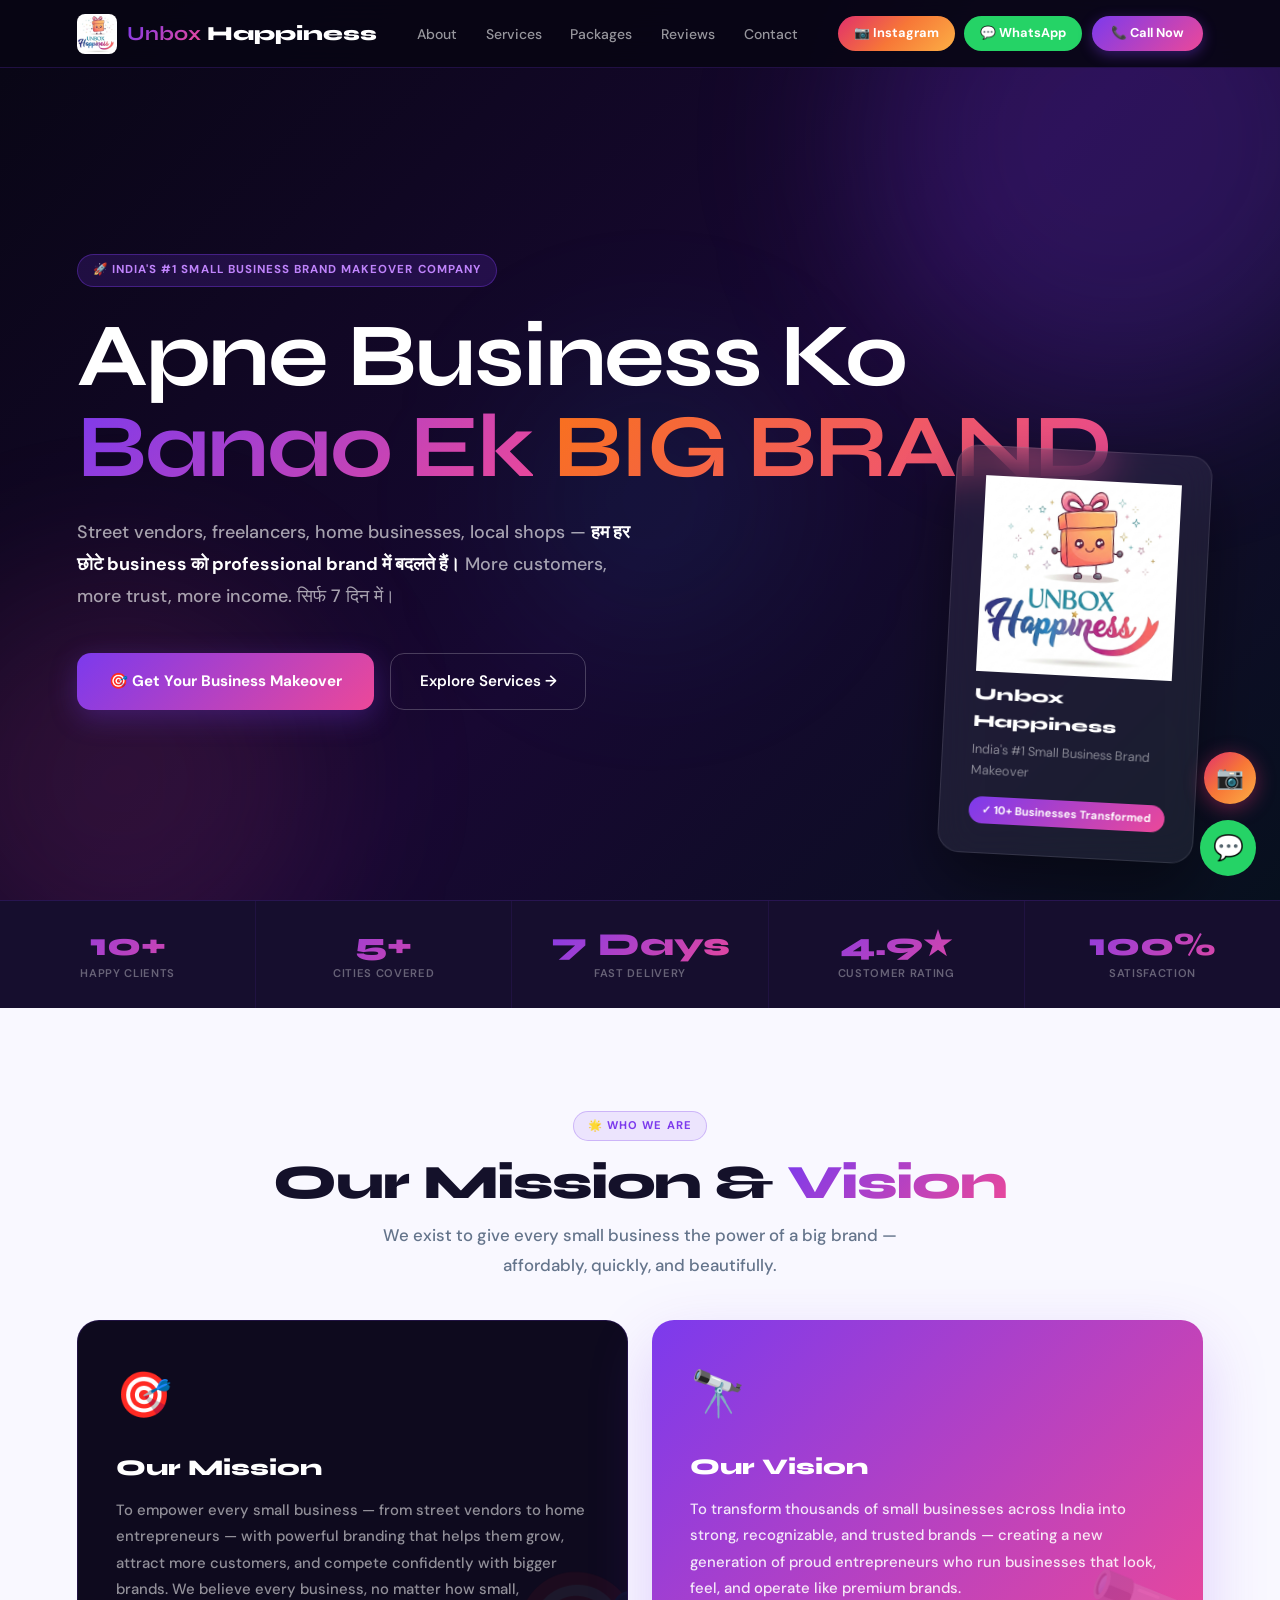
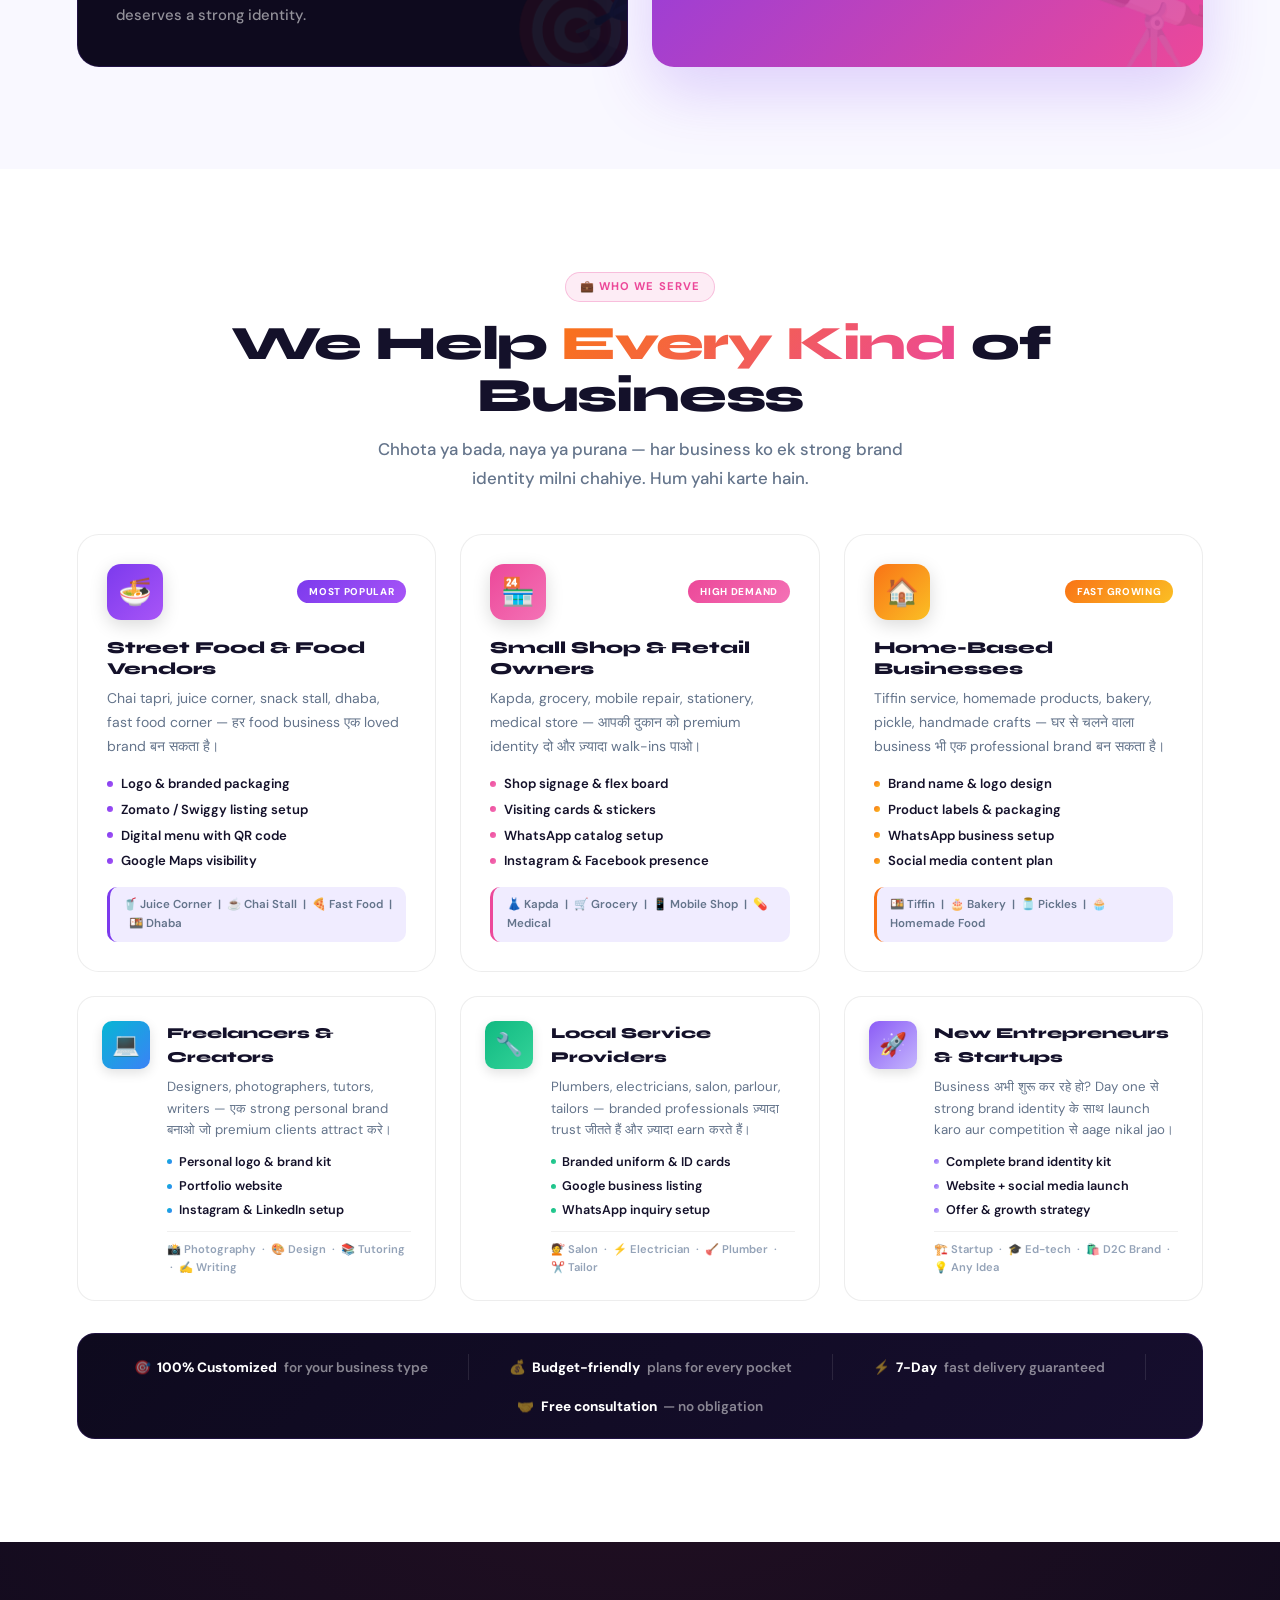
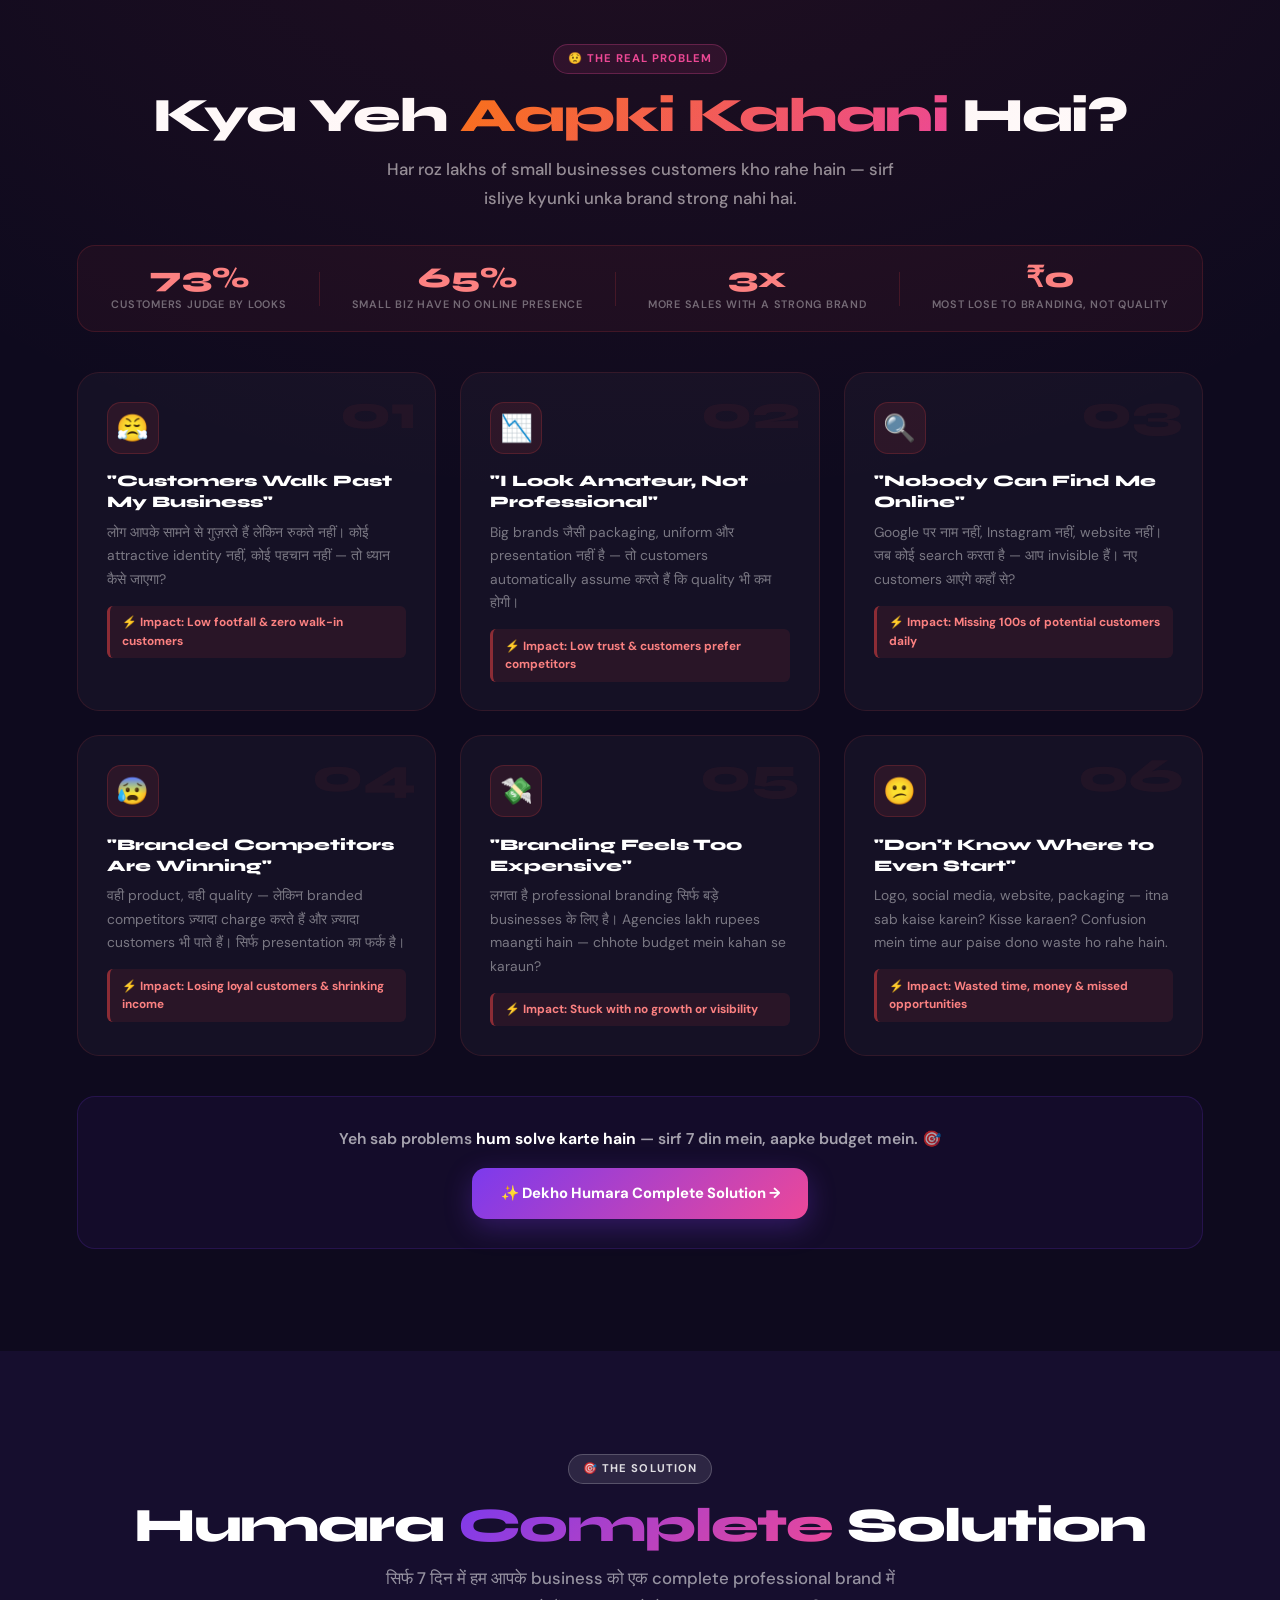
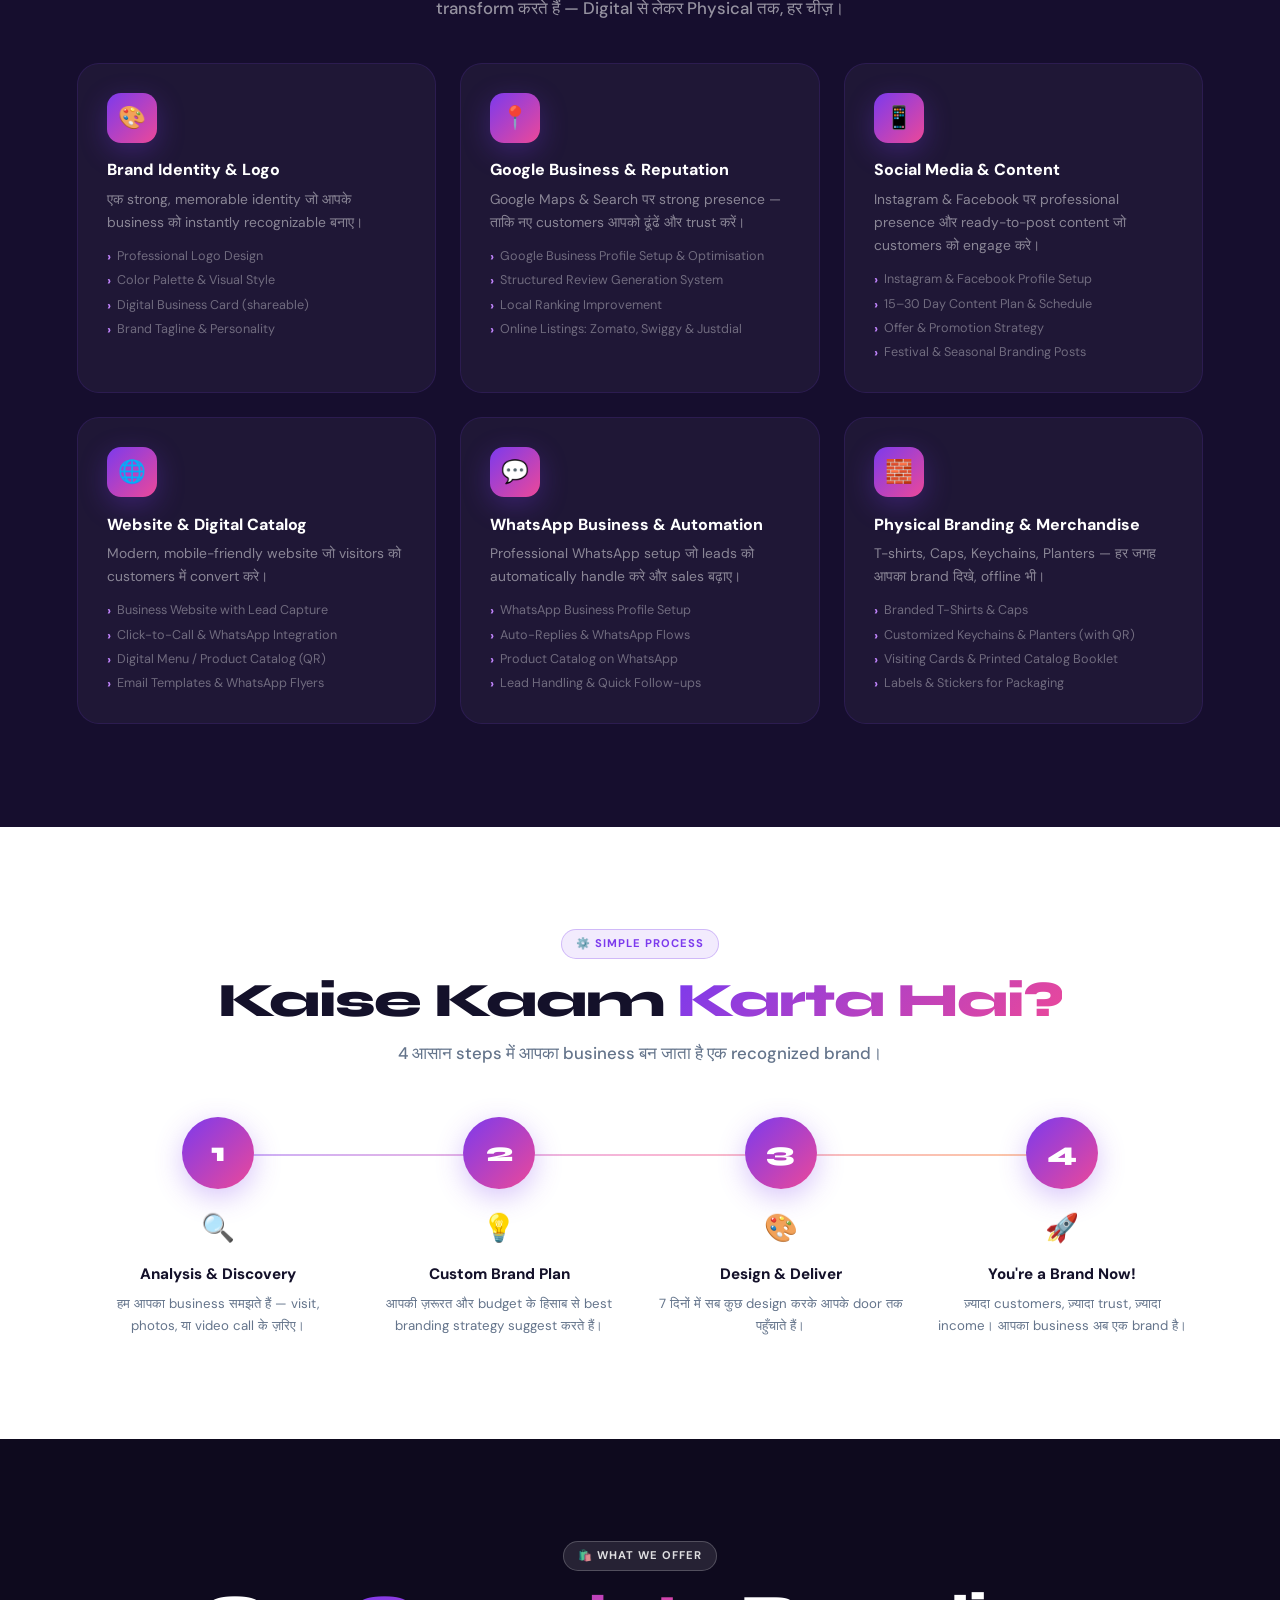
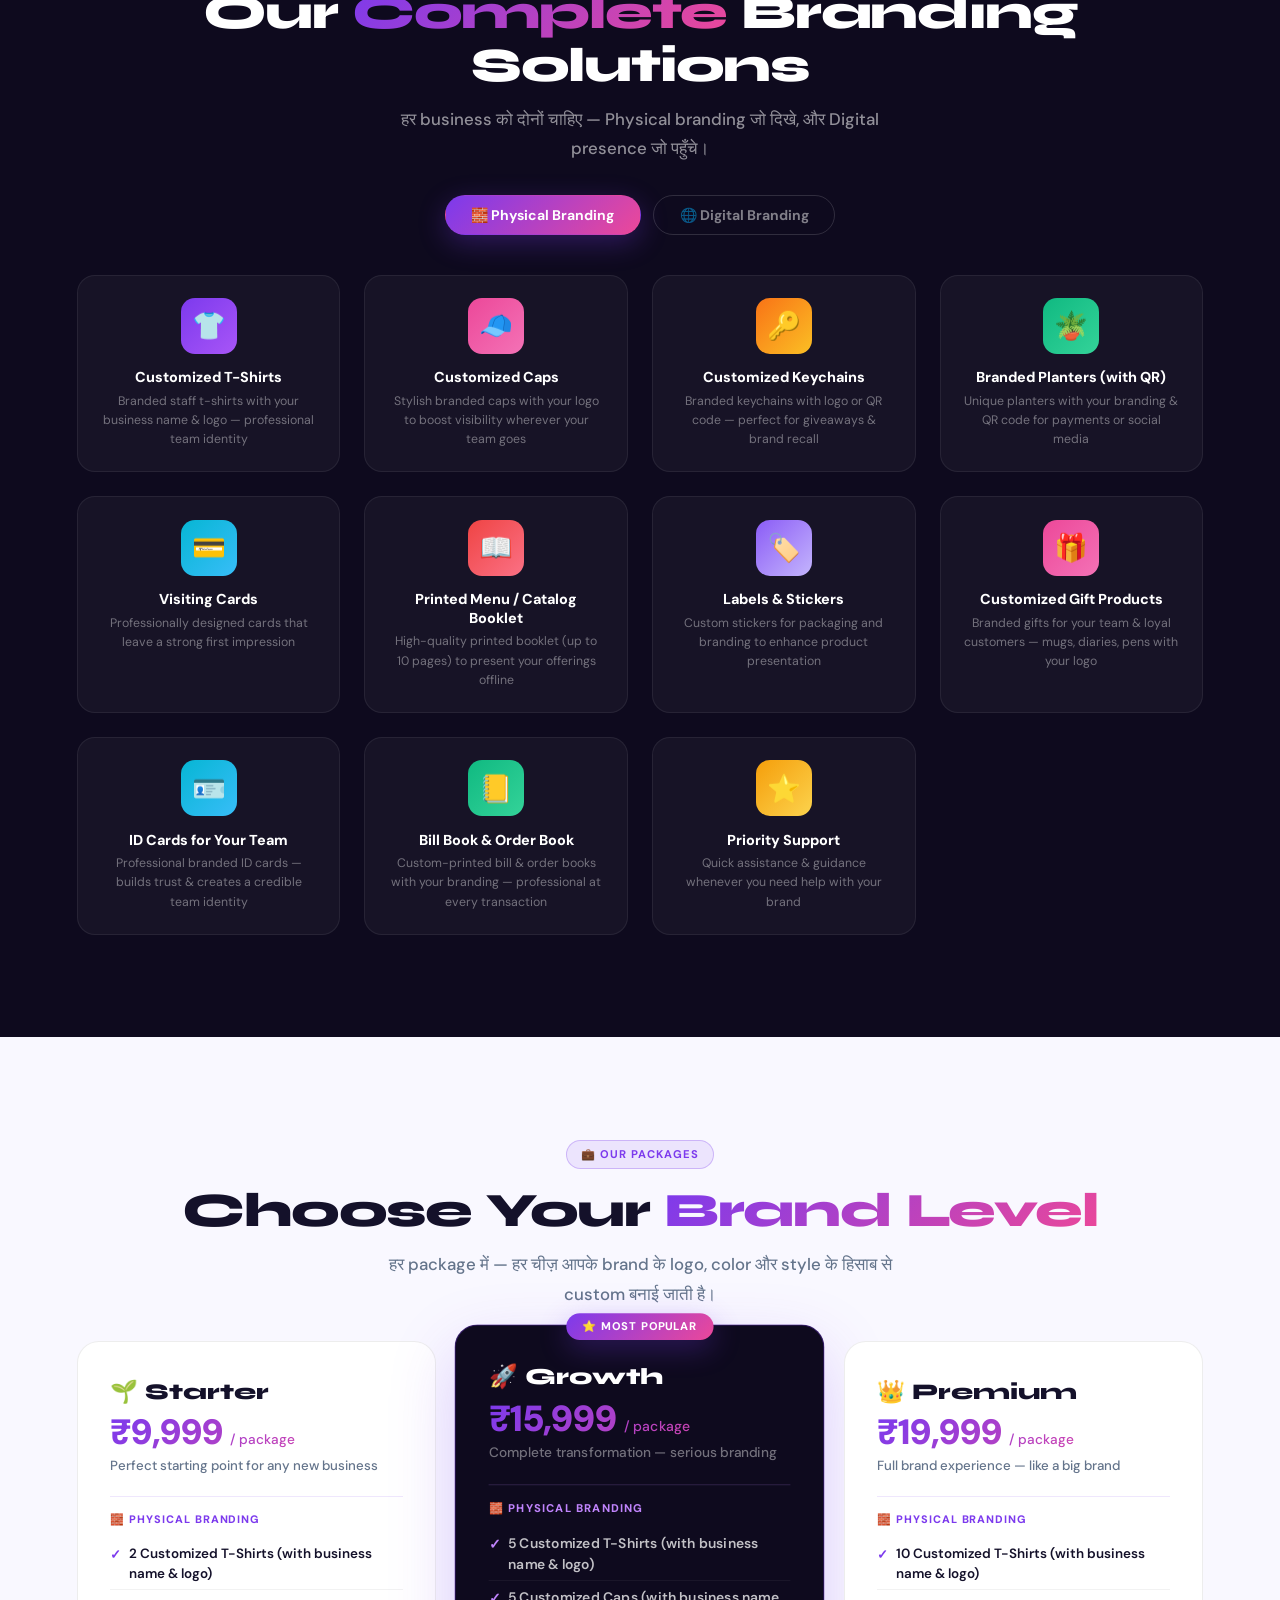
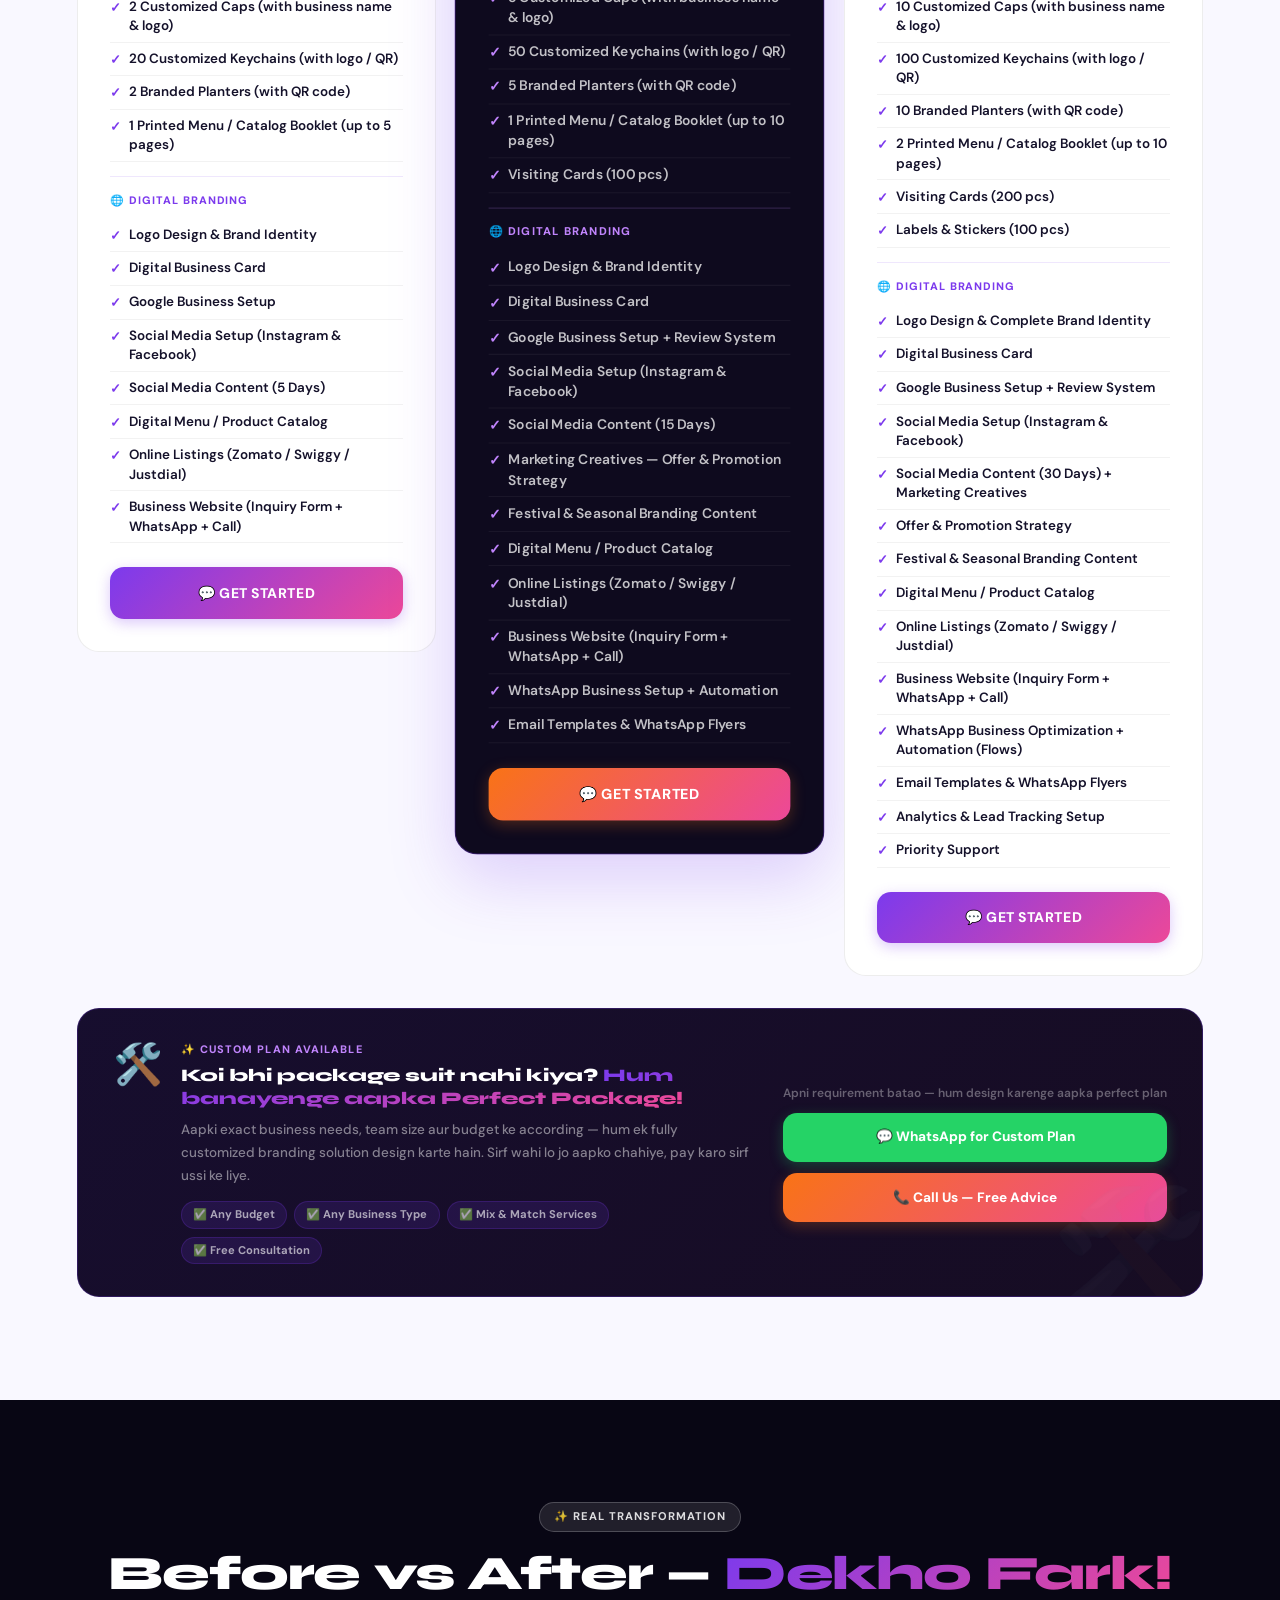
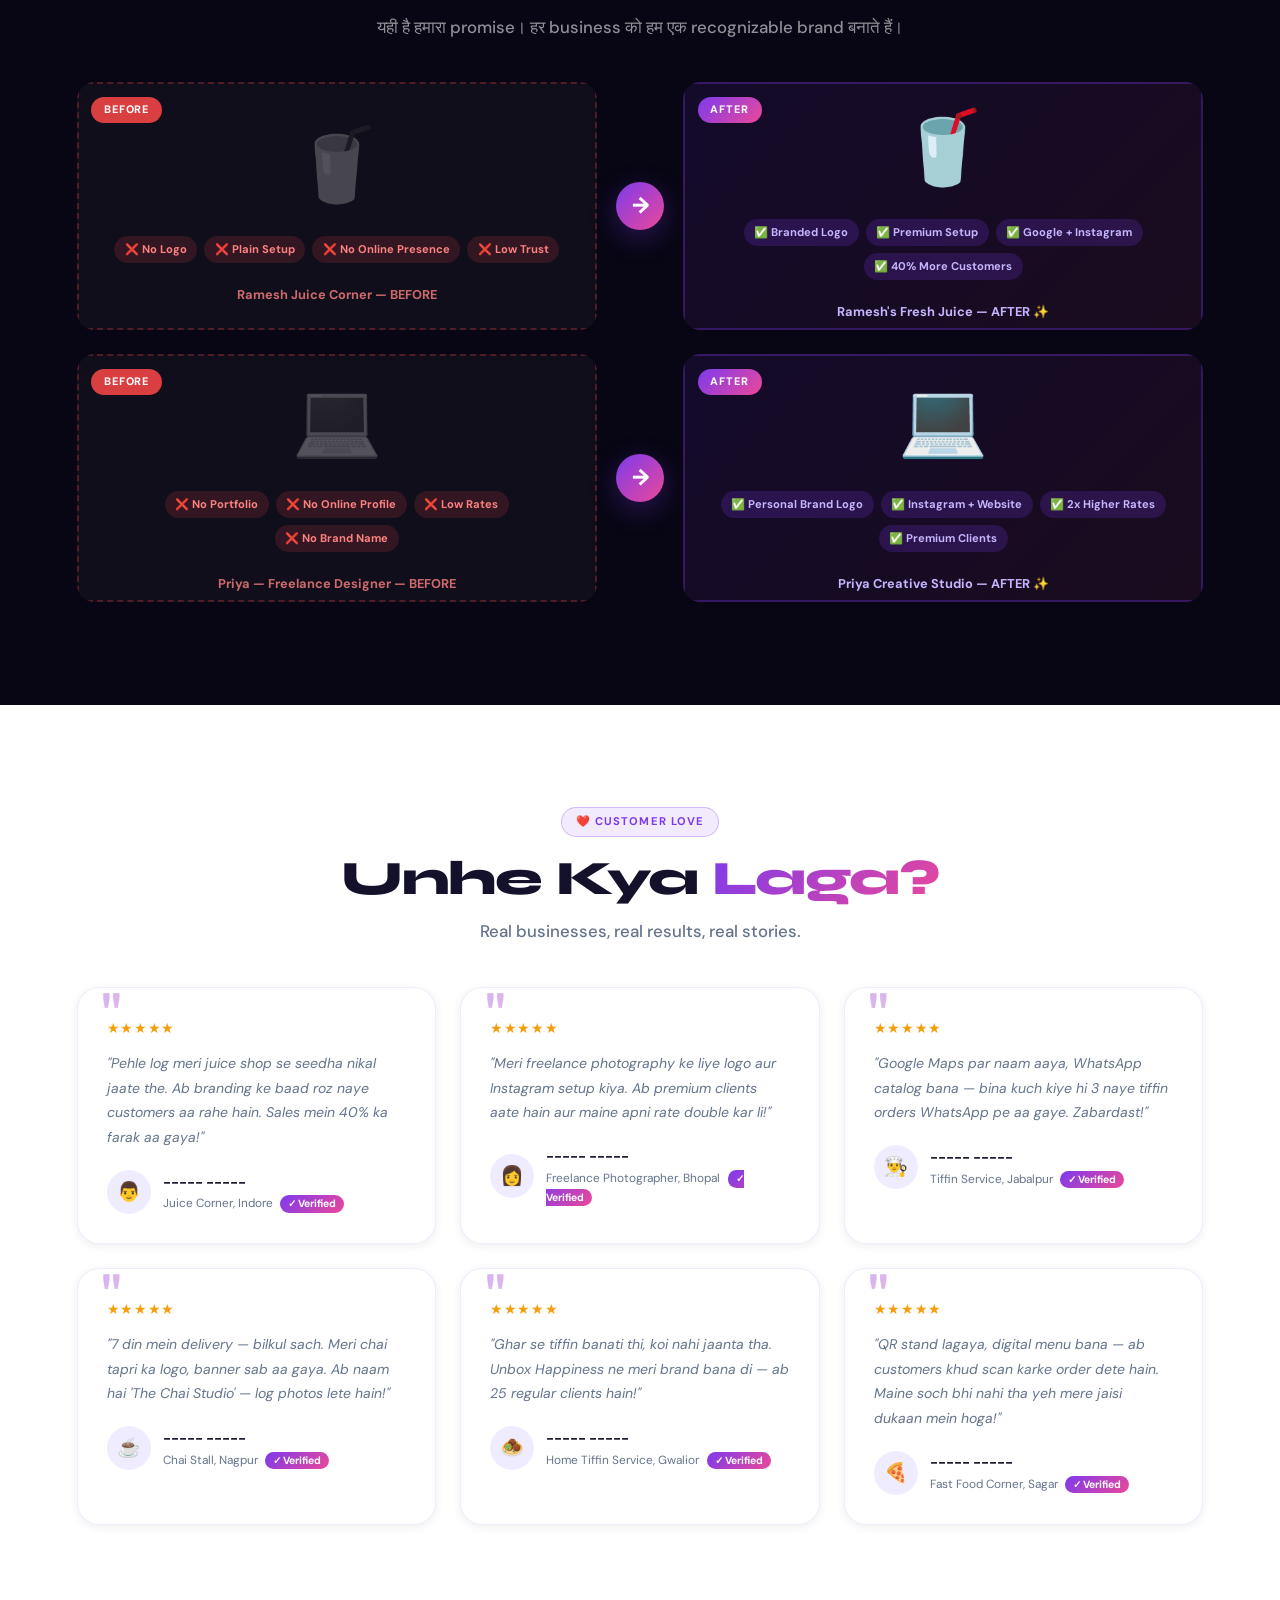
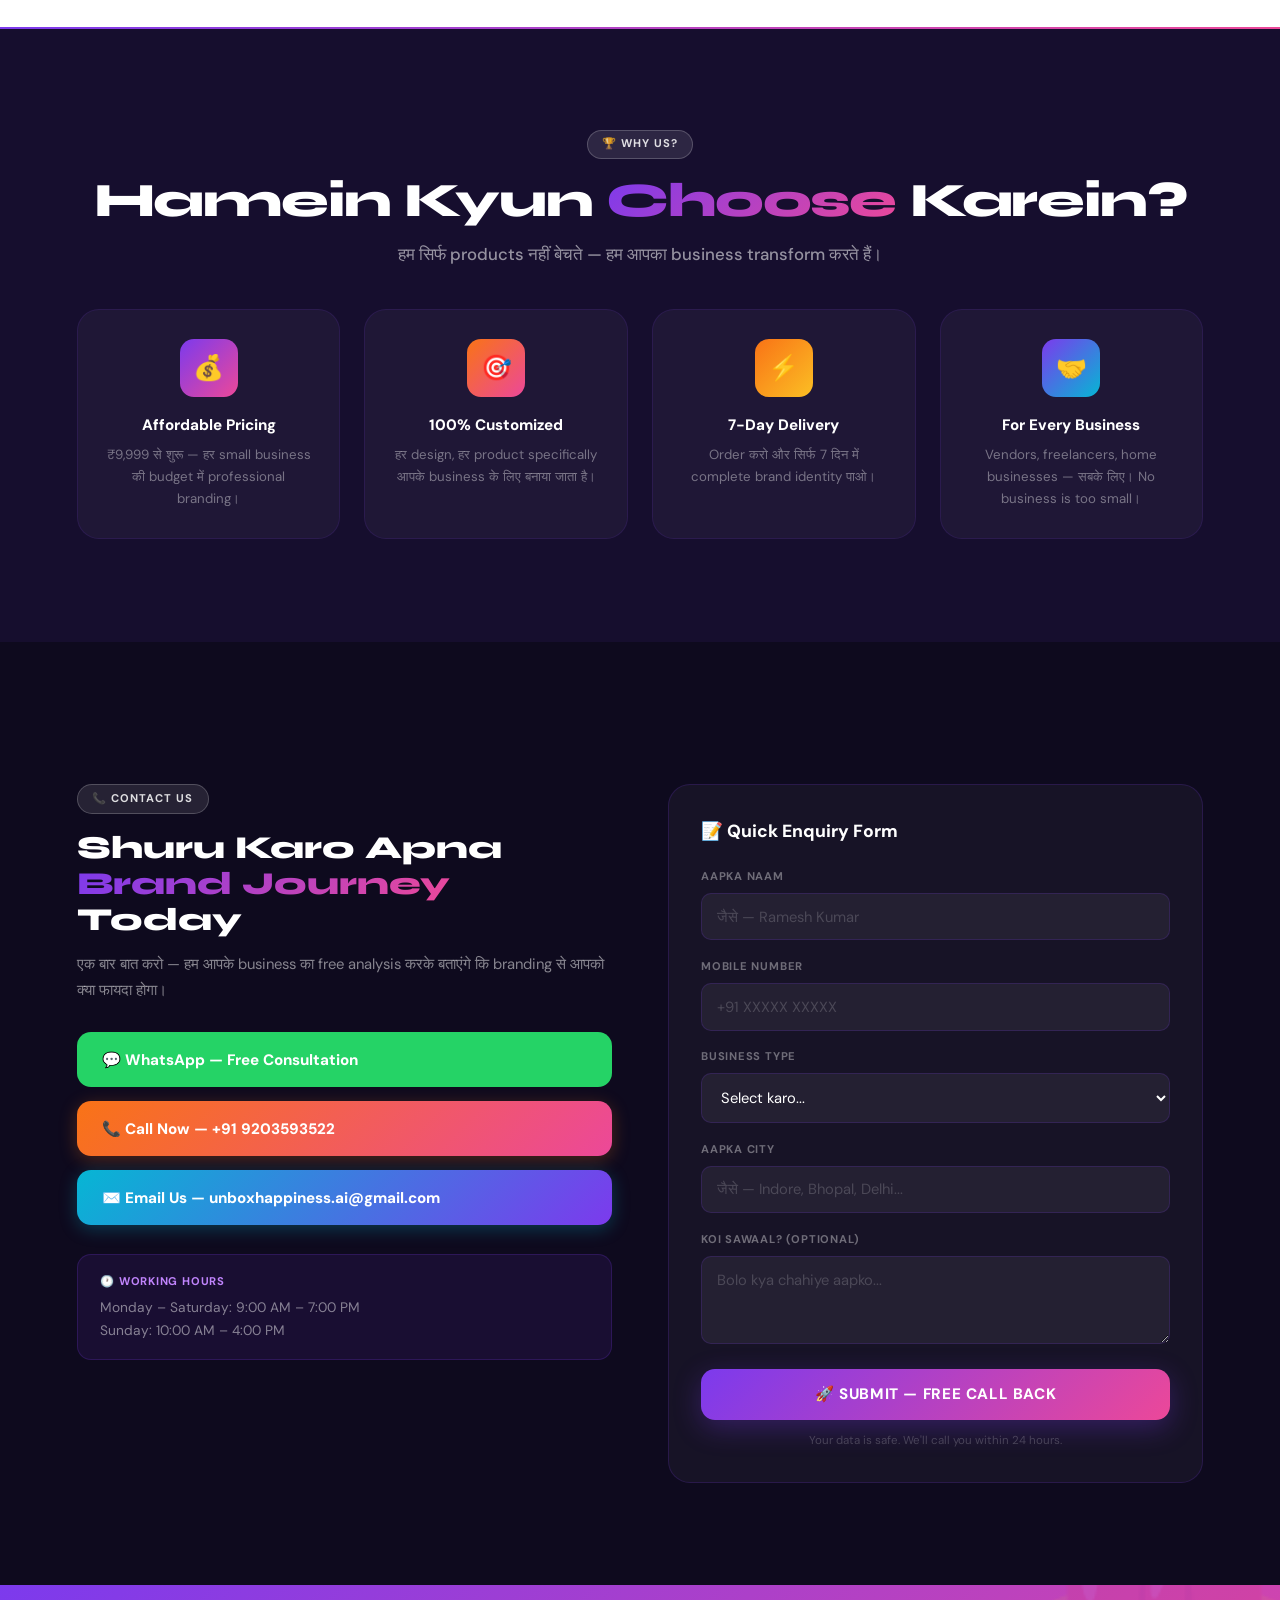
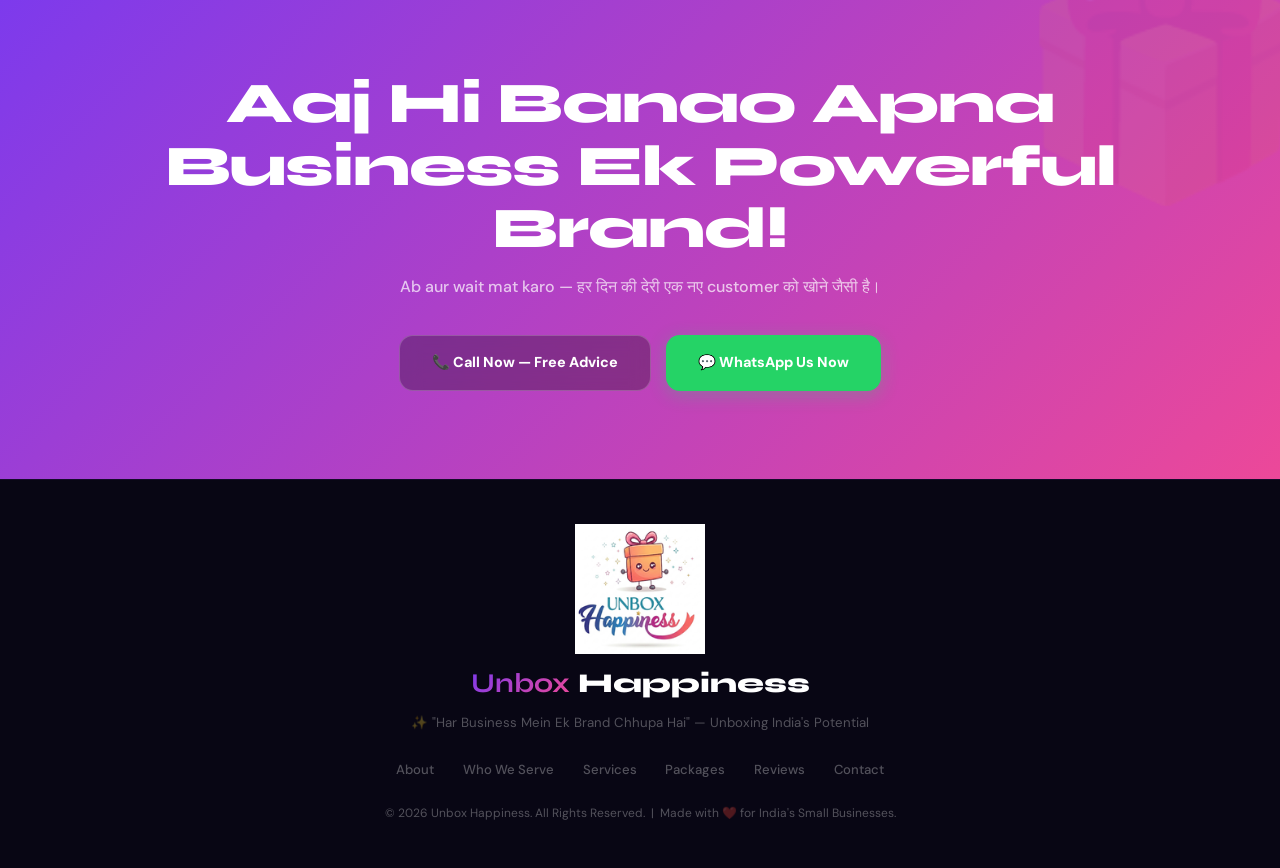
==== commit ee2ef8e4: "Add files via upload" ====
--- a/index.html
+++ b/index.html
@@ -1457,7 +1457,7 @@
       <div class="cbtns">
         <a href="https://wa.me/919203593522?text=Mujhe%20apne%20business%20ki%20branding%20karwani%20hai" class="btn-wa" target="_blank">💬 WhatsApp — Free Consultation</a>
         <a href="tel:+919203593522" class="btn-call">📞 Call Now — +91 9203593522 </a>
-        <a href="mailto:unboxhappiness.in@gmail.com" class="btn-email">✉️ Email Us — unboxhappiness.shop@gmail.com</a>
+        <a href="mailto:unboxhappiness.ai@gmail.com" class="btn-email">✉️ Email Us — unboxhappiness.ai@gmail.com</a>
       </div>
       <div class="hours-box">
         <div class="hl">🕐 Working Hours</div>
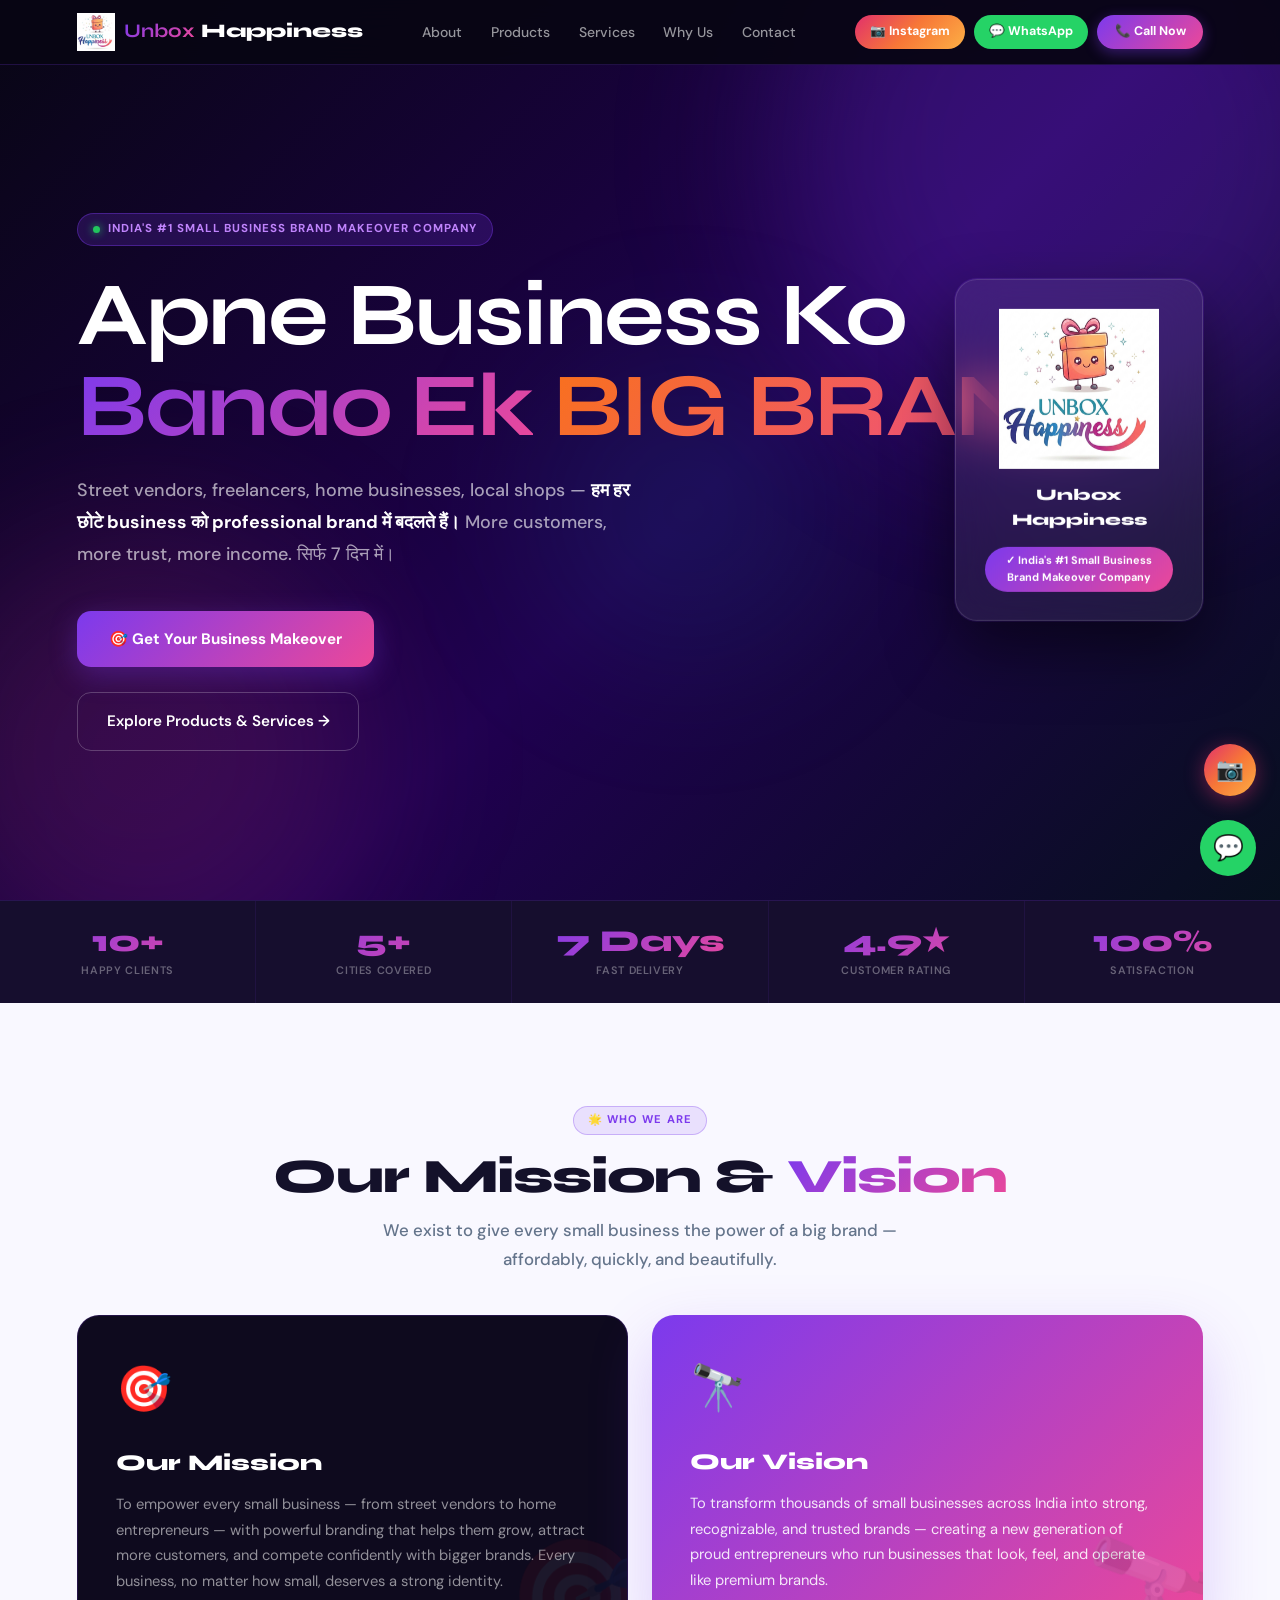
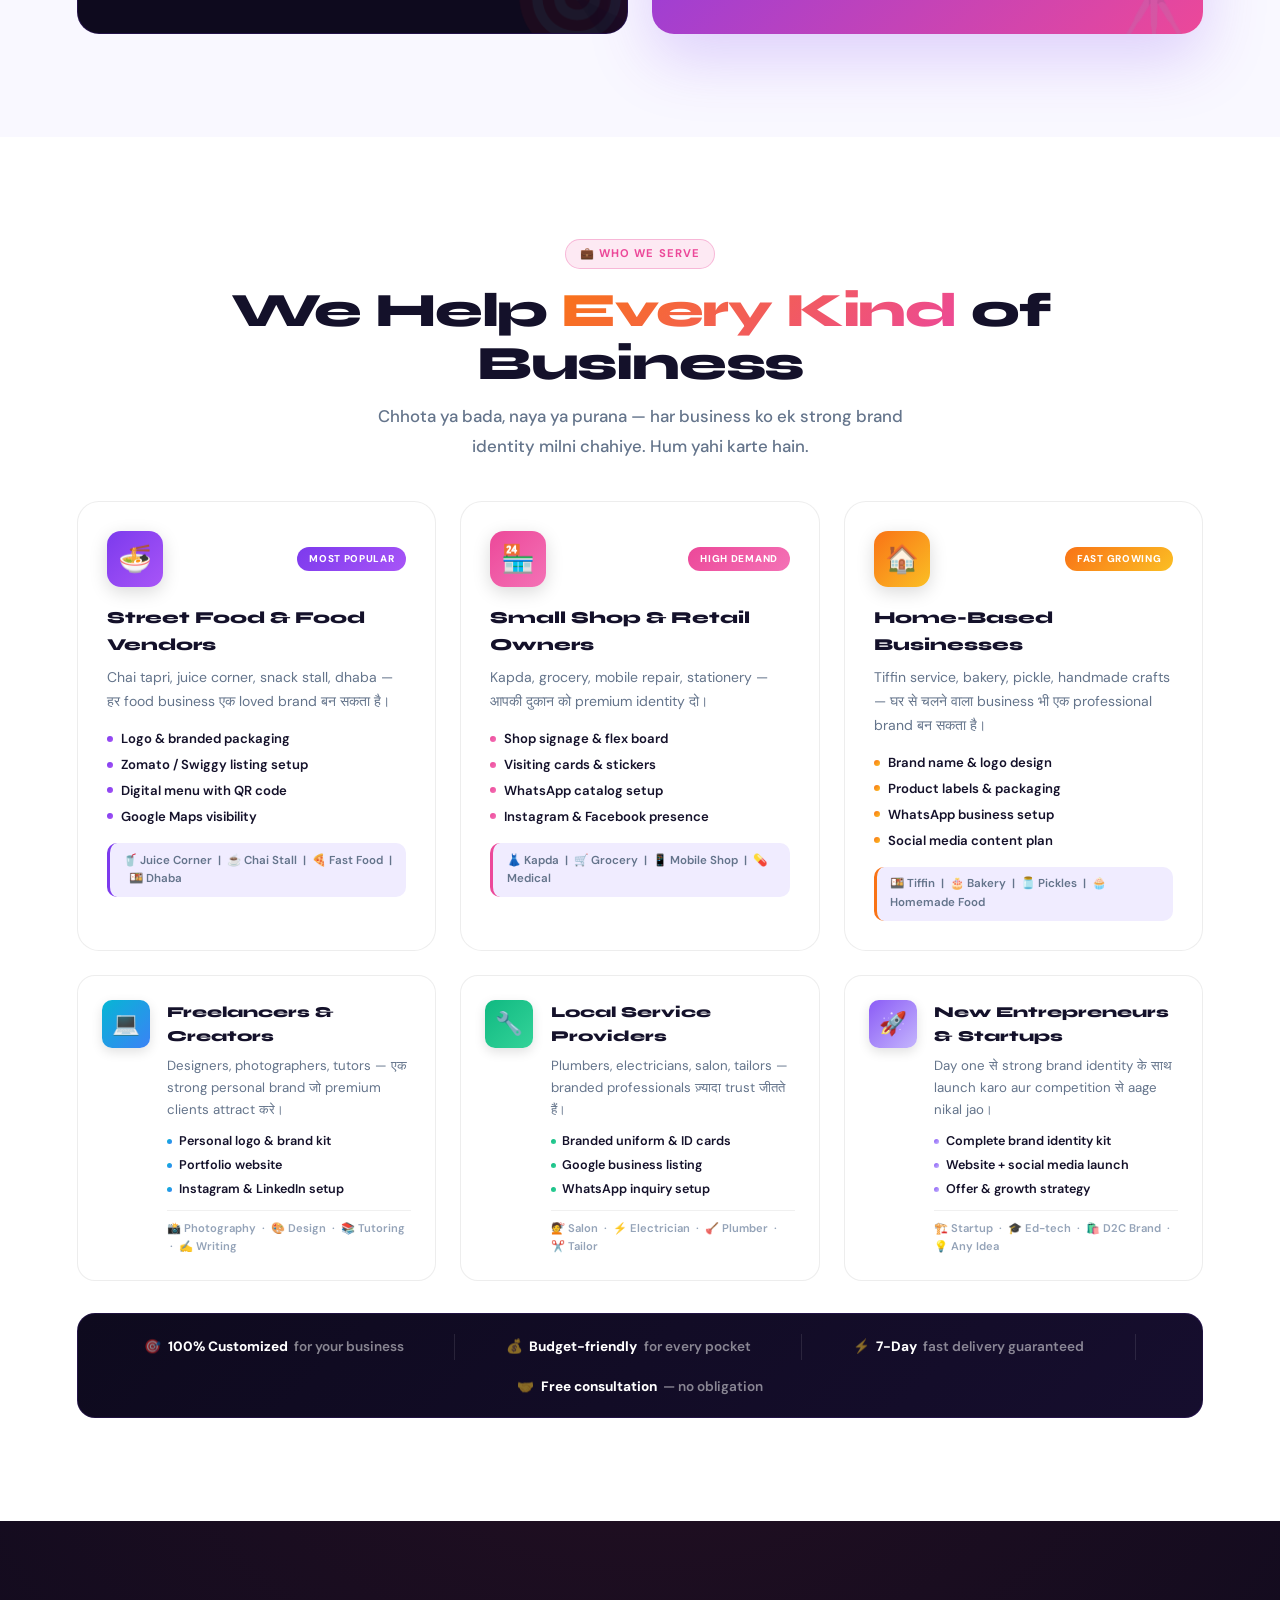
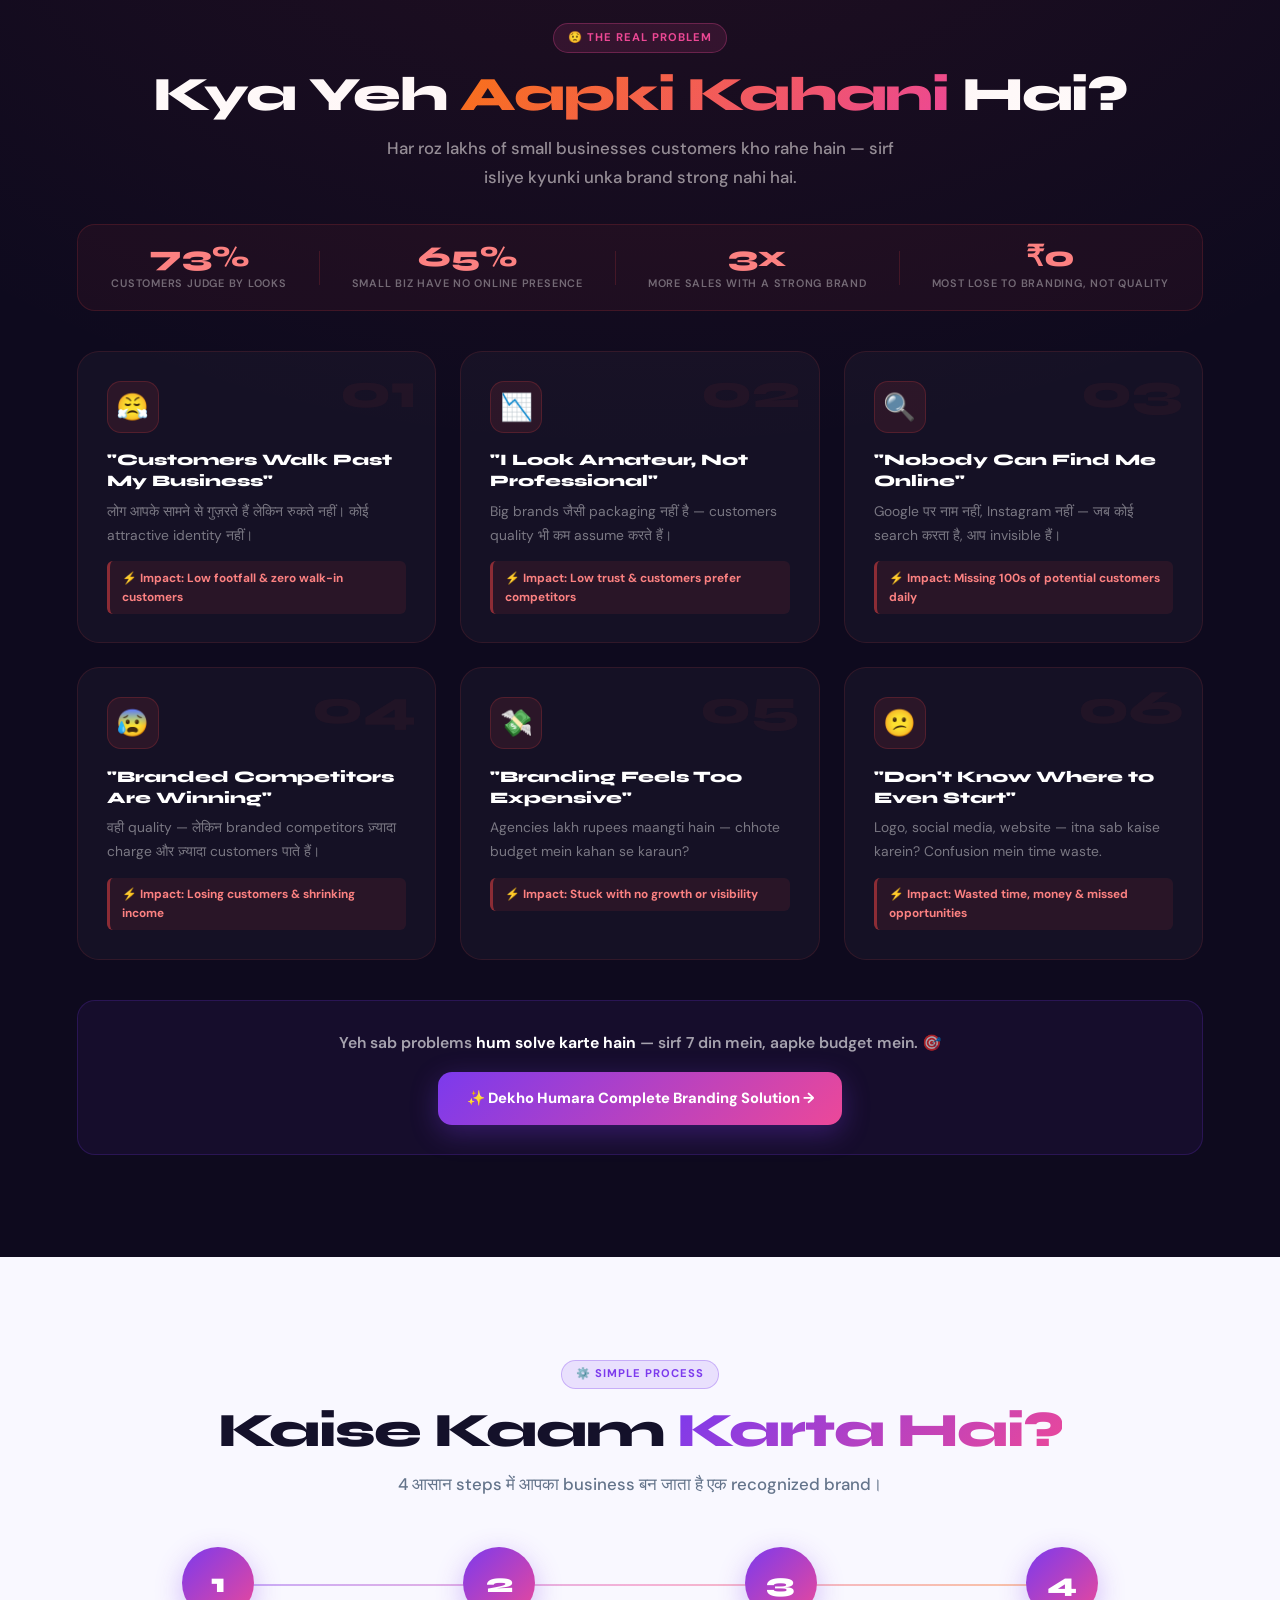
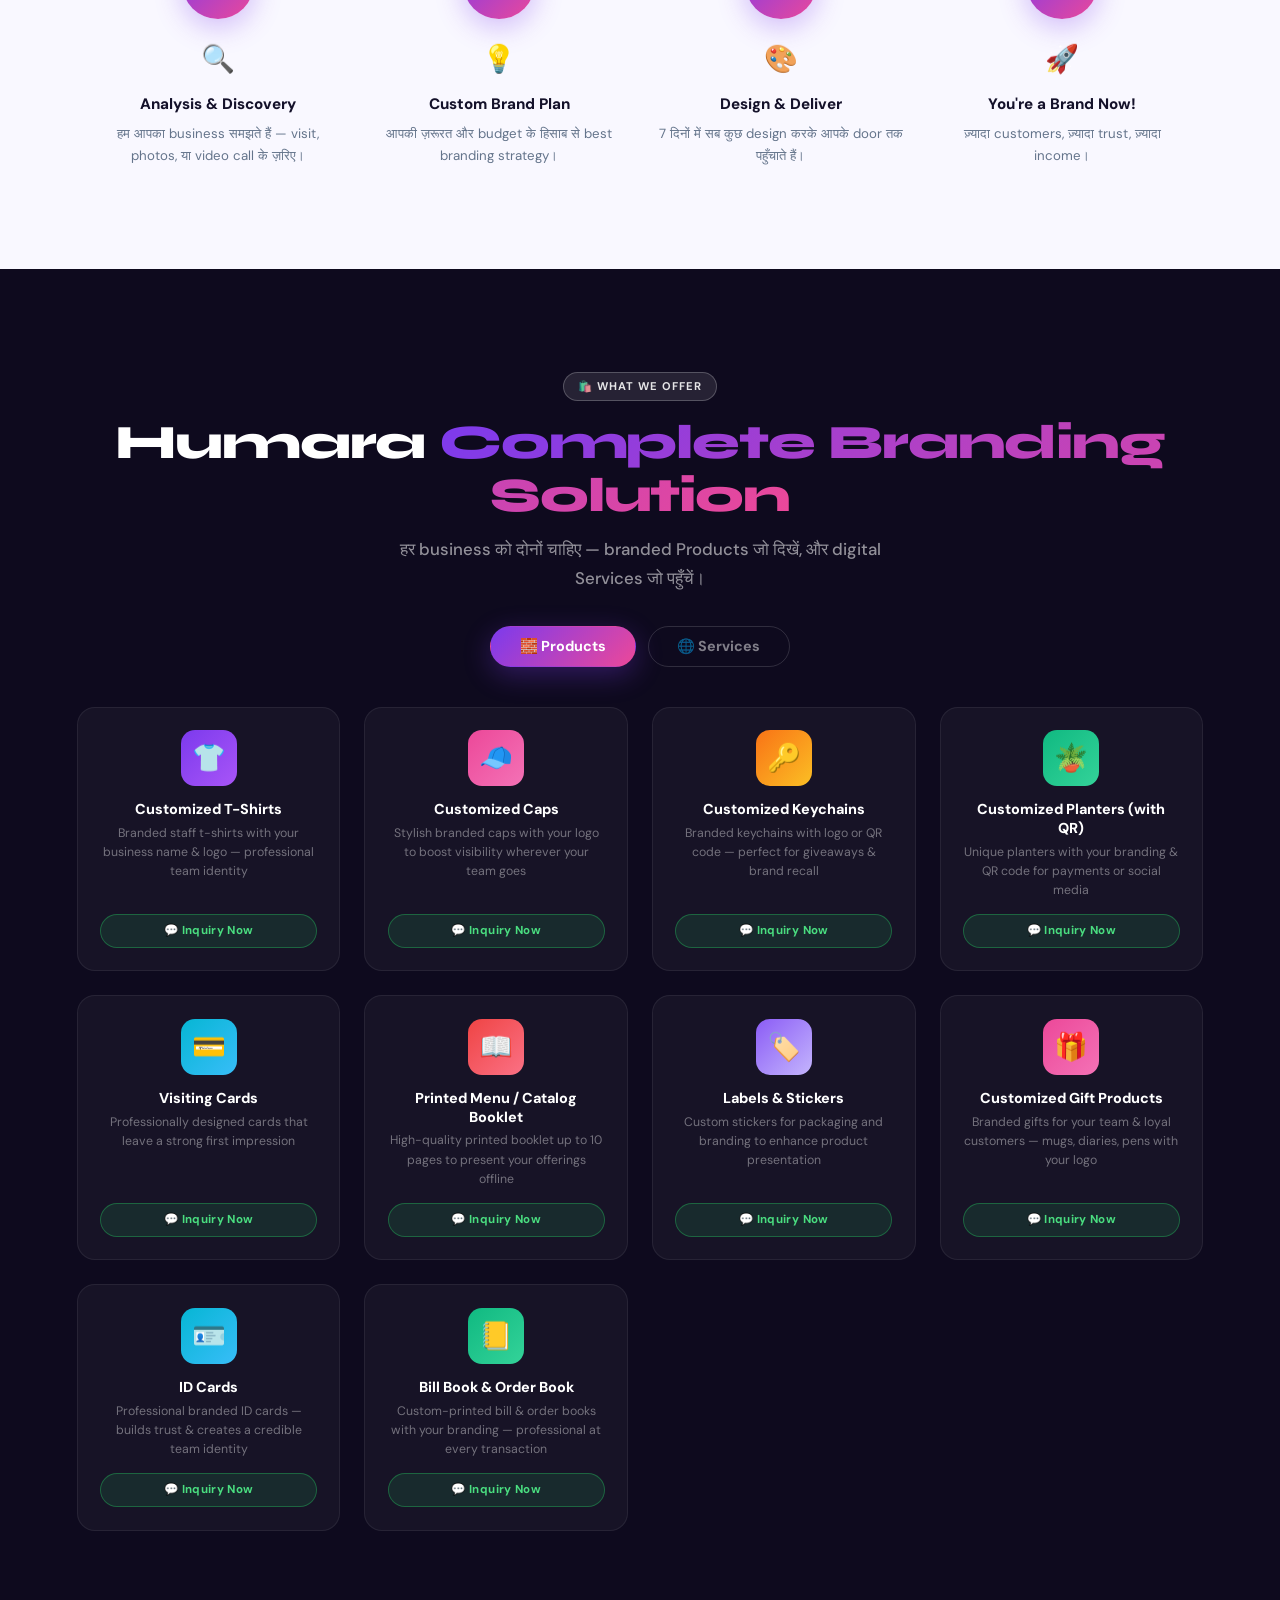
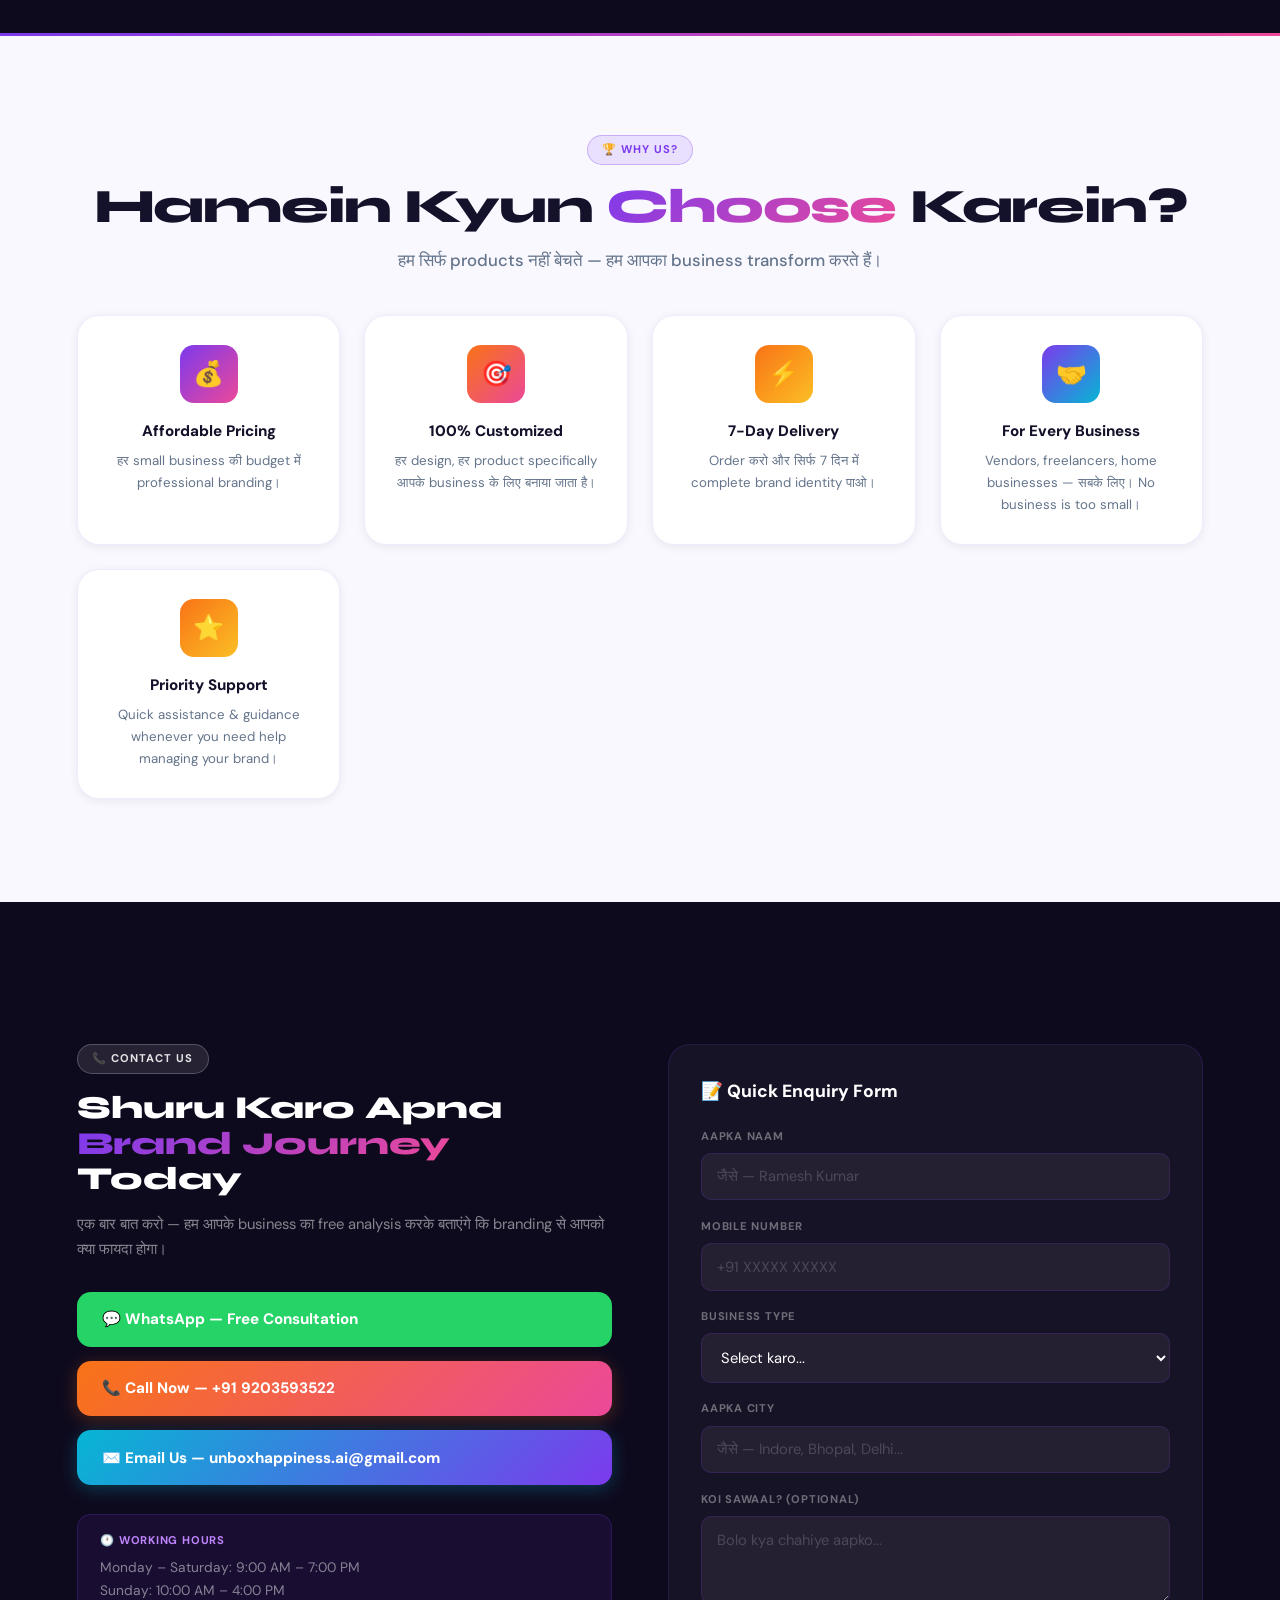
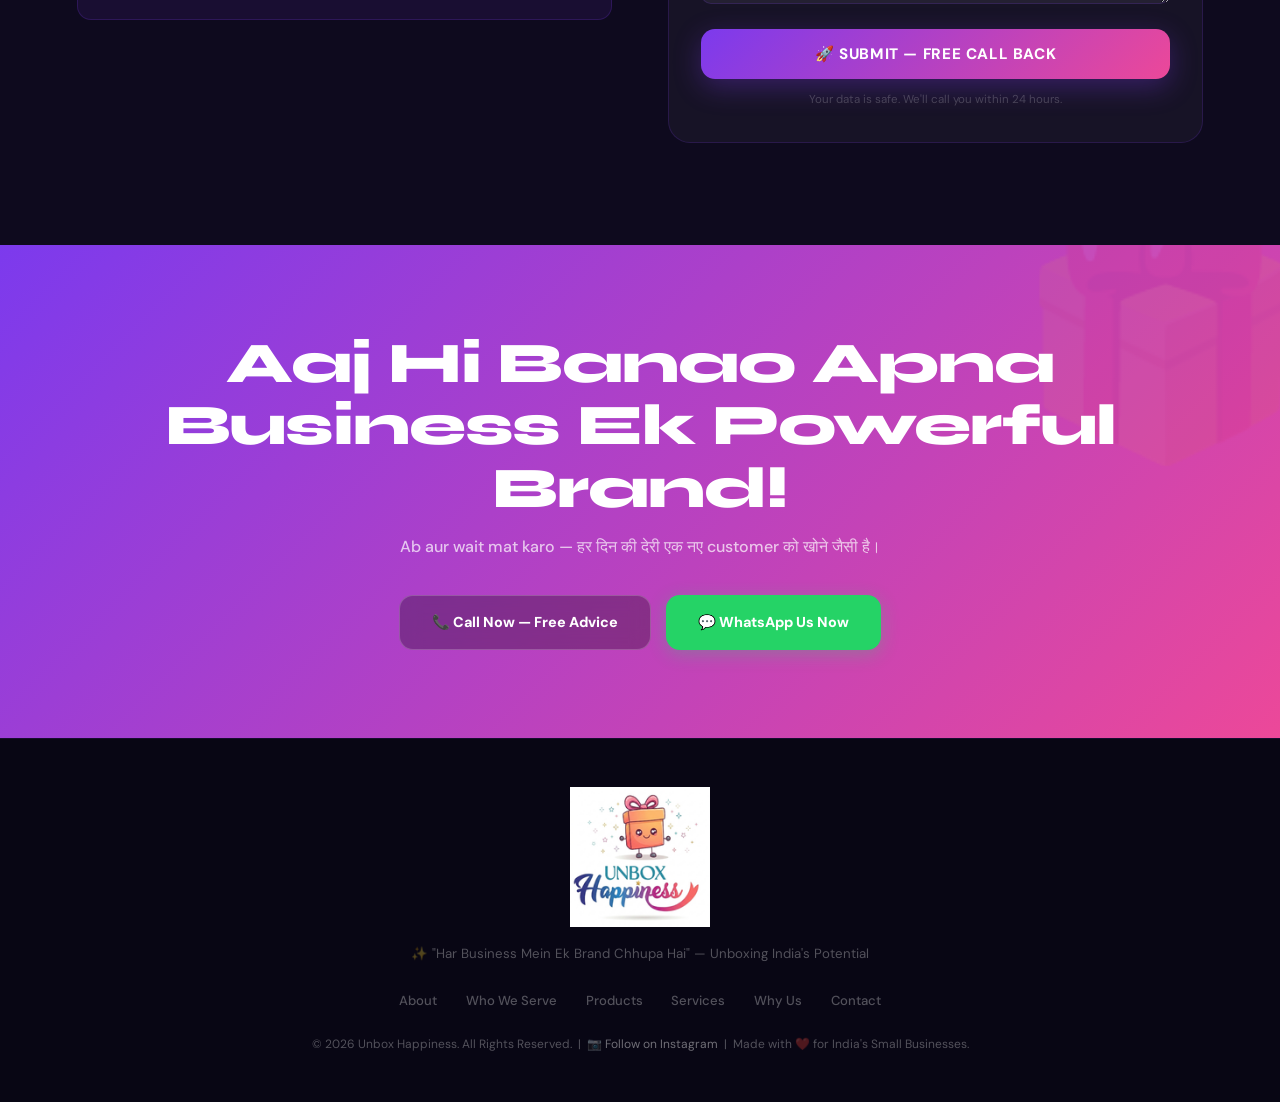
==== commit ee7d6943: "Add files via upload" ====
--- a/index.html
+++ b/index.html
@@ -6,446 +6,231 @@
 <title>Unbox Happiness — Brand Transformation for Every Business</title>
 <link href="https://fonts.googleapis.com/css2?family=Syne:wght@700;800&family=DM+Sans:ital,opsz,wght@0,9..40,400;0,9..40,500;0,9..40,600;0,9..40,700;1,9..40,400&display=swap" rel="stylesheet">
 <style>
-/* ═══════════════════════════════════════════════════
-   DESIGN TOKENS — Single source of truth
-═══════════════════════════════════════════════════ */
+/* ═══════════════════════════════════════════════
+   DESIGN TOKENS
+═══════════════════════════════════════════════ */
 :root {
-  /* Brand Palette */
-  --purple:       #7C3AED;
-  --purple-mid:   #9F5BF0;
-  --purple-light: #C084FC;
-  --pink:         #EC4899;
-  --pink-light:   #F472B6;
-  --orange:       #F97316;
-  --green:        #22C55E;   /* WhatsApp */
-  --red:          #EF4444;
-
-  /* Backgrounds */
-  --bg-darkest:   #080614;
-  --bg-dark:      #0E0A1E;
-  --bg-dark2:     #160E2E;
-  --bg-card-dark: rgba(255,255,255,0.04);
-  --bg-light:     #FFFFFF;
-  --bg-off:       #F9F8FF;
-  --bg-tint:      #F0ECFF;
-
-  /* Text */
-  --text:         #14112A;
-  --text-muted:   #64748B;
-  --text-faint:   #94A3B8;
-  --text-pale:    rgba(255,255,255,0.55);
-
-  /* Gradients */
-  --g-primary:    linear-gradient(135deg, #7C3AED, #EC4899);
-  --g-warm:       linear-gradient(135deg, #F97316, #EC4899);
-  --g-cool:       linear-gradient(135deg, #7C3AED, #06B6D4);
-  --g-hero:       linear-gradient(135deg, #080614 0%, #180832 55%, #07101E 100%);
-  --g-purple-soft:linear-gradient(135deg, rgba(124,58,237,.08), rgba(236,72,153,.04));
-
-  /* Spacing */
-  --pad-section:  clamp(4rem, 8vw, 6.5rem);
-  --pad-x:        clamp(4%, 6%, 6%);
-  --gap-card:     1.5rem;
-  --gap-sm:       1rem;
-
-  /* Radii */
-  --r-xs:  0.375rem;
-  --r-sm:  0.625rem;
-  --r-md:  0.875rem;
-  --r-lg:  1.125rem;
-  --r-xl:  1.375rem;
-  --r-pill:100px;
-
-  /* Shadows */
+  --purple:         #7C3AED;
+  --purple-mid:     #9F5BF0;
+  --purple-light:   #C084FC;
+  --pink:           #EC4899;
+  --orange:         #F97316;
+  --green:          #22C55E;
+  --bg-darkest:     #080614;
+  --bg-dark:        #0E0A1E;
+  --bg-dark2:       #160E2E;
+  --bg-light:       #FFFFFF;
+  --bg-off:         #F9F8FF;
+  --bg-tint:        #F0ECFF;
+  --text:           #14112A;
+  --text-muted:     #64748B;
+  --text-faint:     #94A3B8;
+  --text-pale:      rgba(255,255,255,0.55);
+  --g-primary:      linear-gradient(135deg,#7C3AED,#EC4899);
+  --g-warm:         linear-gradient(135deg,#F97316,#EC4899);
+  --g-cool:         linear-gradient(135deg,#7C3AED,#06B6D4);
+  --g-hero:         linear-gradient(135deg,#080614 0%,#200050 55%,#07101E 100%);
+  --pad:            clamp(4rem,8vw,6.5rem);
+  --px:             clamp(4%,6%,6%);
+  --gap:            1.5rem;
+  --r-xs:   0.375rem; --r-sm: 0.625rem; --r-md: 0.875rem;
+  --r-lg:   1.125rem; --r-xl: 1.375rem; --r-pill: 100px;
   --sh-sm:     0 2px 10px rgba(0,0,0,.07);
   --sh-md:     0 8px 28px rgba(0,0,0,.11);
   --sh-lg:     0 20px 56px rgba(0,0,0,.16);
-  --sh-purple: 0 8px 28px rgba(124,58,237,.30);
-  --sh-purple-xl:0 24px 64px rgba(124,58,237,.22);
-
-  /* Transitions */
+  --sh-purple: 0 8px 28px rgba(124,58,237,.32);
+  --sh-pxl:    0 24px 64px rgba(124,58,237,.22);
   --tr: all 0.28s cubic-bezier(0.4,0,0.2,1);
 }
 
-/* ═══════════════════════════════════════════════════
-   RESET & BASE
-═══════════════════════════════════════════════════ */
-*, *::before, *::after { margin:0; padding:0; box-sizing:border-box; }
-html { scroll-behavior:smooth; font-size:16px; }
-body { font-family:'DM Sans',sans-serif; background:var(--bg-light); color:var(--text); overflow-x:hidden; line-height:1.6; -webkit-font-smoothing:antialiased; }
-img { max-width:100%; display:block; }
-a { color:inherit; }
-
-/* ═══════════════════════════════════════════════════
-   TYPOGRAPHY SCALE
-═══════════════════════════════════════════════════ */
-.sec-title {
-  font-family:'Syne',sans-serif;
-  font-size:clamp(1.9rem, 4vw, 3rem);
-  font-weight:800;
-  line-height:1.1;
-  letter-spacing:-0.025em;
-  color:var(--text);
-  margin-bottom:0.75rem;
-}
-.sec-title.wh { color:#fff; }
-.sec-sub {
-  font-size:clamp(0.95rem, 1.5vw, 1.05rem);
-  color:var(--text-muted);
-  line-height:1.75;
-  max-width:540px;
-  font-weight:500;
-}
-.sec-sub.wh { color:var(--text-pale); }
-.center { text-align:center; }
-.center .sec-sub { margin:0 auto; }
-
-/* Gradient text */
-.gt  { background:var(--g-primary); -webkit-background-clip:text; -webkit-text-fill-color:transparent; background-clip:text; }
-.gw  { background:var(--g-warm);    -webkit-background-clip:text; -webkit-text-fill-color:transparent; background-clip:text; }
-.gc  { background:var(--g-cool);    -webkit-background-clip:text; -webkit-text-fill-color:transparent; background-clip:text; }
-
-/* Pills / Labels */
-.pill {
-  display:inline-flex; align-items:center; gap:0.4rem;
-  font-size:0.7rem; font-weight:700; letter-spacing:0.09em; text-transform:uppercase;
-  padding:0.3rem 0.9rem; border-radius:var(--r-pill); margin-bottom:1rem;
-}
-.pill.pp  { background:rgba(124,58,237,.1);  border:1px solid rgba(124,58,237,.28); color:var(--purple); }
-.pill.pw  { background:rgba(255,255,255,.1); border:1px solid rgba(255,255,255,.2);  color:rgba(255,255,255,.85); }
-.pill.ppk { background:rgba(236,72,153,.1);  border:1px solid rgba(236,72,153,.28); color:var(--pink); }
-.pill.por { background:rgba(249,115,22,.1);  border:1px solid rgba(249,115,22,.28); color:var(--orange); }
-
-/* Sections */
-.section { padding:var(--pad-section) var(--pad-x); }
-
-/* Animations */
-@keyframes fadeUp   { from{opacity:0;transform:translateY(24px)} to{opacity:1;transform:translateY(0)} }
-@keyframes pulse-wa { 0%,100%{box-shadow:0 4px 24px rgba(37,211,102,.45)} 50%{box-shadow:0 4px 44px rgba(37,211,102,.7)} }
-.reveal { opacity:0; transform:translateY(24px); transition:opacity .55s ease, transform .55s ease; }
-.reveal.visible { opacity:1; transform:translateY(0); }
-
-/* ═══════════════════════════════════════════════════
-   NAVIGATION
-═══════════════════════════════════════════════════ */
-nav {
-  position:fixed; top:0; left:0; right:0; z-index:999;
-  background:rgba(8,6,20,.92); backdrop-filter:blur(18px);
-  display:flex; align-items:center; justify-content:space-between;
-  padding:0.85rem var(--pad-x);
-  border-bottom:1px solid rgba(124,58,237,.22);
-}
-.nav-logo { display:flex; align-items:center; gap:0.65rem; text-decoration:none; }
-.logo-box {
-  width:36px; height:36px; border-radius:9px;
-  background:var(--g-primary); display:flex; align-items:center; justify-content:center;
-  font-size:1.2rem; box-shadow:0 0 18px rgba(124,58,237,.5); flex-shrink:0;
-}
-.float-card { overflow:visible; }
-.logo-text { font-family:'Syne',sans-serif; font-size:1.25rem; font-weight:800; color:#fff; }
-.logo-text b { background:var(--g-primary); -webkit-background-clip:text; -webkit-text-fill-color:transparent; background-clip:text; }
-.nav-links { display:flex; gap:1.8rem; list-style:none; }
-.nav-links a { color:rgba(255,255,255,.58); text-decoration:none; font-size:0.875rem; font-weight:500; transition:color .2s; }
-.nav-links a:hover { color:#fff; }
-.nav-actions { display:flex; gap:0.6rem; align-items:center; }
-.nav-ig  { background:linear-gradient(135deg,#E1306C,#F77737,#FCAF45); color:#fff; padding:0.45rem 1rem; border-radius:var(--r-pill); font-size:0.8rem; font-weight:700; text-decoration:none; display:flex; align-items:center; gap:0.35rem; transition:opacity .2s; white-space:nowrap; }
-.nav-wa  { background:#25D366; color:#fff; padding:0.45rem 1rem; border-radius:var(--r-pill); font-size:0.8rem; font-weight:700; text-decoration:none; display:flex; align-items:center; gap:0.35rem; transition:opacity .2s; white-space:nowrap; }
-.nav-cta { background:var(--g-primary); color:#fff; padding:0.45rem 1.2rem; border-radius:var(--r-pill); font-size:0.8rem; font-weight:700; text-decoration:none; transition:opacity .2s; white-space:nowrap; box-shadow:0 4px 14px rgba(124,58,237,.38); }
-.nav-ig:hover,.nav-wa:hover,.nav-cta:hover { opacity:0.85; }
+/* ═══ RESET & BASE ═══ */
+*,*::before,*::after{margin:0;padding:0;box-sizing:border-box;}
+html{scroll-behavior:smooth;font-size:16px;}
+body{font-family:'DM Sans',sans-serif;background:var(--bg-light);color:var(--text);overflow-x:hidden;line-height:1.6;-webkit-font-smoothing:antialiased;}
+img{max-width:100%;display:block;}
+a{color:inherit;}
+
+/* ═══ TYPOGRAPHY ═══ */
+.sec-title{font-family:'Syne',sans-serif;font-size:clamp(1.9rem,4vw,3rem);font-weight:800;line-height:1.1;letter-spacing:-0.025em;color:var(--text);margin-bottom:0.75rem;}
+.sec-title.wh{color:#fff;}
+.sec-sub{font-size:clamp(0.95rem,1.5vw,1.05rem);color:var(--text-muted);line-height:1.75;max-width:540px;font-weight:500;}
+.sec-sub.wh{color:var(--text-pale);}
+.center{text-align:center;}.center .sec-sub{margin:0 auto;}
+.gt{background:var(--g-primary);-webkit-background-clip:text;-webkit-text-fill-color:transparent;background-clip:text;}
+.gw{background:var(--g-warm);-webkit-background-clip:text;-webkit-text-fill-color:transparent;background-clip:text;}
+.pill{display:inline-flex;align-items:center;gap:0.4rem;font-size:0.7rem;font-weight:700;letter-spacing:0.09em;text-transform:uppercase;padding:0.3rem 0.9rem;border-radius:var(--r-pill);margin-bottom:1rem;}
+.pill.pp {background:rgba(124,58,237,.12);border:1px solid rgba(124,58,237,.3);color:var(--purple);}
+.pill.pw {background:rgba(255,255,255,.1);border:1px solid rgba(255,255,255,.22);color:rgba(255,255,255,.88);}
+.pill.ppk{background:rgba(236,72,153,.12);border:1px solid rgba(236,72,153,.3);color:var(--pink);}
+.section{padding:var(--pad) var(--px);}
+
+/* ═══ ANIMATIONS ═══ */
+@keyframes fadeUp{from{opacity:0;transform:translateY(24px)}to{opacity:1;transform:translateY(0)}}
+@keyframes pulse-wa{0%,100%{box-shadow:0 4px 24px rgba(37,211,102,.45)}50%{box-shadow:0 4px 44px rgba(37,211,102,.7)}}
+@keyframes floatAnim{0%,100%{transform:rotate(3deg) translateY(0)}50%{transform:rotate(3deg) translateY(-10px)}}
+.reveal{opacity:0;transform:translateY(24px);transition:opacity .55s ease,transform .55s ease;}
+.reveal.visible{opacity:1;transform:translateY(0);}
+
+/* ═══ NAVIGATION ═══ */
+nav{position:fixed;top:0;left:0;right:0;z-index:999;background:rgba(8,6,20,.94);backdrop-filter:blur(20px);display:flex;align-items:center;justify-content:space-between;padding:0.8rem var(--px);border-bottom:1px solid rgba(124,58,237,.22);}
+.nav-logo{display:flex;align-items:center;gap:0.6rem;text-decoration:none;}
+.nav-logo-img{width:38px;height:auto;border-radius:0;flex-shrink:0;}
+.logo-text{font-family:'Syne',sans-serif;font-size:1.2rem;font-weight:800;color:#fff;}
+.logo-text b{background:var(--g-primary);-webkit-background-clip:text;-webkit-text-fill-color:transparent;background-clip:text;}
+.nav-links{display:flex;gap:1.8rem;list-style:none;}
+.nav-links a{color:rgba(255,255,255,.58);text-decoration:none;font-size:0.875rem;font-weight:500;transition:color .2s;}
+.nav-links a:hover{color:#fff;}
+.nav-actions{display:flex;gap:0.55rem;align-items:center;}
+.nav-ig  {background:linear-gradient(135deg,#E1306C,#F77737,#FCAF45);color:#fff;padding:0.42rem 0.95rem;border-radius:var(--r-pill);font-size:0.78rem;font-weight:700;text-decoration:none;display:flex;align-items:center;gap:0.35rem;transition:opacity .2s;white-space:nowrap;}
+.nav-wa  {background:#25D366;color:#fff;padding:0.42rem 0.95rem;border-radius:var(--r-pill);font-size:0.78rem;font-weight:700;text-decoration:none;display:flex;align-items:center;gap:0.35rem;transition:opacity .2s;white-space:nowrap;}
+.nav-cta {background:var(--g-primary);color:#fff;padding:0.42rem 1.1rem;border-radius:var(--r-pill);font-size:0.78rem;font-weight:700;text-decoration:none;transition:opacity .2s;white-space:nowrap;box-shadow:0 4px 14px rgba(124,58,237,.4);}
+.nav-ig:hover,.nav-wa:hover,.nav-cta:hover{opacity:0.85;}
 
 /* Hamburger */
-.hamburger { display:none; flex-direction:column; gap:5px; cursor:pointer; padding:4px; background:none; border:none; }
-.hamburger span { display:block; width:22px; height:2px; background:#fff; border-radius:2px; transition:var(--tr); }
-.hamburger.open span:nth-child(1) { transform:translateY(7px) rotate(45deg); }
-.hamburger.open span:nth-child(2) { opacity:0; transform:scaleX(0); }
-.hamburger.open span:nth-child(3) { transform:translateY(-7px) rotate(-45deg); }
-.mobile-menu {
-  display:none; position:fixed; top:62px; left:0; right:0; z-index:998;
-  background:rgba(8,6,20,.97); backdrop-filter:blur(20px);
-  padding:1.5rem var(--pad-x) 2rem;
-  border-bottom:1px solid rgba(124,58,237,.2);
-  flex-direction:column; gap:0.5rem;
-}
-.mobile-menu.open { display:flex; }
-.mobile-menu a { color:rgba(255,255,255,.7); text-decoration:none; font-size:1rem; font-weight:600; padding:0.75rem 0; border-bottom:1px solid rgba(255,255,255,.06); transition:color .2s; }
-.mobile-menu a:hover { color:#fff; }
-.mobile-menu a:last-child { border:none; }
-.mobile-btns { display:flex; gap:0.6rem; flex-wrap:wrap; margin-top:1rem; }
-.mobile-btns a { flex:1; min-width:120px; text-align:center; padding:0.7rem 1rem; border-radius:var(--r-md); font-size:0.85rem; font-weight:700; text-decoration:none; }
-.mb-ig  { background:linear-gradient(135deg,#E1306C,#F77737); color:#fff; }
-.mb-wa  { background:#25D366; color:#fff; }
-.mb-call{ background:var(--g-primary); color:#fff; }
-
-/* ═══════════════════════════════════════════════════
-   HERO
-═══════════════════════════════════════════════════ */
-.hero {
-  background:var(--g-hero); min-height:100vh;
-  padding:clamp(5.5rem,10vw,8rem) var(--pad-x) 4rem;
-  position:relative; overflow:hidden;
-  display:flex; flex-direction:column; justify-content:center;
-}
-.orb { position:absolute; border-radius:50%; filter:blur(80px); pointer-events:none; }
-.orb.o1 { width:520px; height:520px; background:rgba(124,58,237,.22); top:-120px; right:-100px; }
-.orb.o2 { width:400px; height:400px; background:rgba(236,72,153,.12); bottom:-80px; left:-80px; }
-.orb.o3 { width:280px; height:280px; background:rgba(6,182,212,.08); top:40%; left:40%; }
-.hero-label {
-  display:inline-flex; align-items:center; gap:0.45rem;
-  background:rgba(124,58,237,.18); border:1px solid rgba(124,58,237,.38);
-  color:#C084FC; padding:0.38rem 0.95rem; border-radius:var(--r-pill);
-  font-size:0.72rem; font-weight:700; letter-spacing:0.09em; text-transform:uppercase;
-  margin-bottom:1.5rem; width:fit-content;
-  animation:fadeUp .6s ease both;
-}
-.hero h1 {
-  font-family:'Syne',sans-serif;
-  font-size:clamp(2.8rem, 7vw, 6rem);
-  line-height:1.02; color:#fff;
-  margin-bottom:1.5rem; letter-spacing:-0.025em;
-  animation:fadeUp .6s .1s ease both;
-}
-.hero-sub {
-  font-size:clamp(1rem, 1.8vw, 1.12rem); color:rgba(255,255,255,.62);
-  max-width:560px; line-height:1.78; margin-bottom:2.5rem; font-weight:500;
-  animation:fadeUp .6s .2s ease both;
-}
-.hero-sub strong { color:#fff; font-weight:700; }
-.hero-btns { display:flex; gap:1rem; flex-wrap:wrap; animation:fadeUp .6s .3s ease both; }
-.btn-pr {
-  background:var(--g-primary); color:#fff; padding:0.95rem 2rem;
-  border-radius:var(--r-md); font-size:0.95rem; font-weight:700;
-  text-decoration:none; display:flex; align-items:center; gap:0.55rem;
-  transition:var(--tr); box-shadow:var(--sh-purple);
-}
-.btn-pr:hover { transform:translateY(-2px); box-shadow:0 12px 40px rgba(124,58,237,.5); }
-.btn-ol {
-  background:transparent; color:#fff; padding:0.95rem 1.8rem;
-  border-radius:var(--r-md); font-size:0.95rem; font-weight:600;
-  text-decoration:none; border:1.5px solid rgba(255,255,255,.22); transition:var(--tr);
-}
-.btn-ol:hover { border-color:rgba(124,58,237,.6); background:rgba(124,58,237,.1); }
-.hero-float {
-  position:absolute; right:var(--pad-x); top:50%; transform:translateY(-50%);
-  animation:fadeUp .8s .5s ease both;
-}
-.float-card {
-  background:rgba(255,255,255,.06); backdrop-filter:blur(20px);
-  border:1px solid rgba(255,255,255,.11); border-radius:var(--r-xl);
-  padding:1.8rem; width:256px; transform:rotate(3deg);
-  box-shadow:0 28px 64px rgba(0,0,0,.45);
-}
-.float-card .fem { font-size:3.2rem; display:block; margin-bottom:0.8rem; }
-.nav-logo-img { width:40px; height:auto; border-radius:8px; flex-shrink:0; }
-.hero-logo-img { width:200px; height:auto; display:block; margin:0 auto 0.6rem; }
-.footer-logo-img { width:130px; height:auto; display:block; margin:0 auto 0.5rem; }
-.float-card h3 { font-family:'Syne',sans-serif; font-size:1.05rem; font-weight:800; color:#fff; margin-bottom:0.3rem; }
-.float-card p { font-size:0.8rem; color:rgba(255,255,255,.48); }
-.float-tag { display:inline-block; background:var(--g-primary); color:#fff; padding:0.28rem 0.85rem; border-radius:var(--r-pill); font-size:0.7rem; font-weight:700; margin-top:1rem; }
-
-/* ═══════════════════════════════════════════════════
-   STATS BAR
-═══════════════════════════════════════════════════ */
-.stats-bar { background:var(--bg-dark2); display:flex; border-top:1px solid rgba(124,58,237,.18); }
-.sbi { flex:1; padding:1.6rem 1rem; text-align:center; border-right:1px solid rgba(124,58,237,.1); }
-.sbi:last-child { border-right:none; }
-.sbi .sn { font-family:'Syne',sans-serif; font-size:2rem; font-weight:800; background:var(--g-primary); -webkit-background-clip:text; -webkit-text-fill-color:transparent; background-clip:text; line-height:1.1; }
-.sbi p { font-size:0.7rem; color:rgba(255,255,255,.35); font-weight:600; text-transform:uppercase; letter-spacing:0.06em; margin-top:0.2rem; }
-
-/* ═══════════════════════════════════════════════════
-   MISSION & VISION
-═══════════════════════════════════════════════════ */
-.mission-section { background:var(--bg-off); }
-.mv-grid { display:grid; grid-template-columns:1fr 1fr; gap:var(--gap-card); margin-top:2.5rem; }
-.mv-card { border-radius:var(--r-xl); padding:2.4rem; position:relative; overflow:hidden; }
-.mv-card.miss { background:var(--bg-dark); border:1px solid rgba(124,58,237,.18); }
-.mv-card.vis  { background:var(--g-primary); box-shadow:var(--sh-purple-xl); }
-.mv-icon { font-size:2.8rem; margin-bottom:1.2rem; display:block; }
-.mv-card h3 { font-family:'Syne',sans-serif; font-size:1.4rem; font-weight:800; color:#fff; margin-bottom:0.7rem; }
-.mv-card.miss p { font-size:0.93rem; color:rgba(255,255,255,.55); line-height:1.75; font-weight:500; }
-.mv-card.vis  p { font-size:0.93rem; color:rgba(255,255,255,.88); line-height:1.75; font-weight:500; }
-.mv-bg { position:absolute; right:-20px; bottom:-20px; font-size:7rem; opacity:0.06; line-height:1; user-select:none; pointer-events:none; }
-.mv-card.vis .mv-bg { opacity:0.14; }
-
-/* ═══════════════════════════════════════════════════
-   WHO WE SERVE
-═══════════════════════════════════════════════════ */
-.audience-section { background:var(--bg-light); }
-.aud-grid-top    { display:grid; grid-template-columns:repeat(3,1fr); gap:var(--gap-card); margin-top:2.5rem; }
-.aud-grid-bottom { display:grid; grid-template-columns:repeat(3,1fr); gap:var(--gap-card); margin-top:var(--gap-card); }
-
-.aud-card-new {
-  background:var(--bg-light);
-  border:1.5px solid rgba(0,0,0,.07);
-  border-radius:var(--r-xl); padding:1.8rem;
-  position:relative; overflow:hidden;
-  transition:var(--tr); cursor:default;
-}
-.aud-card-new:hover { transform:translateY(-5px); box-shadow:var(--sh-lg); border-color:transparent; }
-.aud-top-row { display:flex; align-items:center; justify-content:space-between; margin-bottom:1.1rem; }
-.aud-icon-new {
-  width:56px; height:56px; border-radius:var(--r-md);
-  display:flex; align-items:center; justify-content:center; font-size:1.7rem;
-  background:linear-gradient(135deg, var(--ac), var(--ac2));
-  box-shadow:0 5px 18px rgba(0,0,0,.15);
-  transition:transform .3s;
-}
-.aud-card-new:hover .aud-icon-new { transform:scale(1.08) rotate(-4deg); }
-.aud-badge {
-  font-size:0.62rem; font-weight:800; letter-spacing:0.07em; text-transform:uppercase;
-  padding:0.24rem 0.75rem; border-radius:var(--r-pill);
-  background:linear-gradient(135deg, var(--ac), var(--ac2)); color:#fff;
-}
-.aud-card-new h4 { font-family:'Syne',sans-serif; font-size:1.05rem; font-weight:800; color:var(--text); margin-bottom:0.5rem; line-height:1.25; }
-.aud-card-new p  { font-size:0.875rem; color:var(--text-muted); line-height:1.7; margin-bottom:0.9rem; }
-.aud-points { list-style:none; margin-bottom:1rem; display:flex; flex-direction:column; gap:0.3rem; }
-.aud-points li { font-size:0.82rem; color:var(--text); font-weight:600; display:flex; align-items:center; gap:0.5rem; }
-.aud-points li::before { content:''; width:6px; height:6px; border-radius:50%; background:linear-gradient(135deg,var(--ac),var(--ac2)); flex-shrink:0; }
-.aud-examples { font-size:0.72rem; color:var(--text-muted); font-weight:600; padding:0.55rem 0.85rem; background:var(--bg-tint); border-radius:var(--r-sm); border-left:3px solid var(--ac); }
-
-.aud-card-sm {
-  background:var(--bg-light); border:1.5px solid rgba(0,0,0,.07);
-  border-radius:var(--r-lg); padding:1.5rem;
-  display:flex; gap:1.1rem; align-items:flex-start;
-  transition:var(--tr); cursor:default;
-}
-.aud-card-sm:hover { transform:translateY(-4px); box-shadow:var(--sh-md); border-color:transparent; }
-.aud-icon-sm {
-  width:48px; height:48px; border-radius:var(--r-sm); flex-shrink:0;
-  display:flex; align-items:center; justify-content:center; font-size:1.4rem;
-  background:linear-gradient(135deg,var(--ac),var(--ac2));
-  box-shadow:0 4px 12px rgba(0,0,0,.12); transition:transform .3s;
-}
-.aud-card-sm:hover .aud-icon-sm { transform:scale(1.08) rotate(-4deg); }
-.aud-sm-right { flex:1; }
-.aud-sm-right h4 { font-family:'Syne',sans-serif; font-size:0.95rem; font-weight:800; color:var(--text); margin-bottom:0.4rem; }
-.aud-sm-right p  { font-size:0.83rem; color:var(--text-muted); line-height:1.65; margin-bottom:0.65rem; }
-.aud-points-sm { list-style:none; margin-bottom:0.65rem; display:flex; flex-direction:column; gap:0.25rem; }
-.aud-points-sm li { font-size:0.79rem; color:var(--text); font-weight:600; display:flex; align-items:center; gap:0.4rem; }
-.aud-points-sm li::before { content:''; width:5px; height:5px; border-radius:50%; background:linear-gradient(135deg,var(--ac),var(--ac2)); flex-shrink:0; }
-.aud-examples-sm { font-size:0.7rem; color:var(--text-faint); font-weight:600; border-top:1px solid rgba(0,0,0,.06); padding-top:0.55rem; }
-
-.aud-trust-bar {
-  margin-top:2rem;
-  background:linear-gradient(135deg,var(--bg-dark),var(--bg-dark2));
-  border-radius:var(--r-lg); padding:1.25rem 2rem;
-  display:flex; align-items:center; justify-content:space-evenly; flex-wrap:wrap; gap:1rem;
-  border:1px solid rgba(124,58,237,.15);
-}
-.aud-trust-item { font-size:0.85rem; color:rgba(255,255,255,.5); font-weight:600; display:flex; align-items:center; gap:0.4rem; }
-.aud-trust-item span { color:#fff; font-weight:800; }
-.aud-trust-div { width:1px; height:26px; background:rgba(255,255,255,.1); }
-
-/* ═══════════════════════════════════════════════════
-   PROBLEM
-═══════════════════════════════════════════════════ */
-.problem-section { background:var(--bg-dark); position:relative; overflow:hidden; }
-.problem-section::before {
-  content:''; position:absolute; inset:0;
-  background:radial-gradient(ellipse 80% 50% at 50% -10%, rgba(239,68,68,.09), transparent);
-  pointer-events:none;
-}
-.prob-intro-bar {
-  display:flex; align-items:center; justify-content:center;
-  gap:2rem; flex-wrap:wrap; margin-top:2rem;
-  padding:1.1rem 1.5rem;
-  background:rgba(239,68,68,.06);
-  border:1px solid rgba(239,68,68,.16);
-  border-radius:var(--r-lg);
-}
-.prob-stat { text-align:center; }
-.prob-stat .psn { font-family:'Syne',sans-serif; font-size:1.8rem; font-weight:800; color:#FC8181; line-height:1; }
-.prob-stat .psl { font-size:0.68rem; color:rgba(255,255,255,.38); font-weight:600; text-transform:uppercase; letter-spacing:0.07em; margin-top:0.2rem; }
-.prob-stat-div  { width:1px; height:34px; background:rgba(239,68,68,.18); }
-
-.problem-grid { display:grid; grid-template-columns:repeat(3,1fr); gap:var(--gap-card); margin-top:2.5rem; }
-.problem-card {
-  background:rgba(255,255,255,.03); border:1px solid rgba(239,68,68,.13);
-  border-radius:var(--r-xl); padding:1.8rem; position:relative; overflow:hidden;
-  transition:var(--tr); cursor:default;
-}
-.problem-card:hover { background:rgba(239,68,68,.055); border-color:rgba(239,68,68,.3); transform:translateY(-4px); box-shadow:0 20px 48px rgba(0,0,0,.28); }
-.prob-num { position:absolute; top:1rem; right:1.2rem; font-family:'Syne',sans-serif; font-size:3rem; font-weight:800; color:rgba(239,68,68,.06); line-height:1; user-select:none; }
-.problem-card:hover .prob-num { color:rgba(239,68,68,.12); }
-.pi-wrap {
-  width:52px; height:52px; border-radius:var(--r-md);
-  background:rgba(239,68,68,.1); border:1px solid rgba(239,68,68,.2);
-  display:flex; align-items:center; justify-content:center;
-  font-size:1.65rem; margin-bottom:1.1rem; transition:transform .3s;
-}
-.problem-card:hover .pi-wrap { transform:scale(1.08) rotate(-4deg); }
-.problem-card h3 { font-family:'Syne',sans-serif; font-size:1rem; font-weight:800; color:#fff; margin-bottom:0.5rem; line-height:1.3; }
-.problem-card .pdesc { font-size:0.865rem; color:rgba(255,255,255,.43); line-height:1.7; margin-bottom:0.9rem; }
-.prob-impact { display:flex; align-items:center; gap:0.5rem; padding:0.45rem 0.75rem; background:rgba(239,68,68,.09); border-radius:var(--r-xs); border-left:3px solid rgba(239,68,68,.5); }
-.prob-impact span { font-size:0.74rem; color:#FC8181; font-weight:700; }
-.prob-cta-row { margin-top:2.5rem; text-align:center; padding:1.8rem 2rem; background:rgba(124,58,237,.06); border:1px solid rgba(124,58,237,.18); border-radius:var(--r-lg); }
-.prob-cta-row p { font-size:0.98rem; color:rgba(255,255,255,.62); font-weight:600; margin-bottom:1.1rem; }
-.prob-cta-row p strong { color:#fff; }
-.btn-prob-cta { display:inline-flex; align-items:center; gap:0.55rem; background:var(--g-primary); color:#fff; padding:0.85rem 1.8rem; border-radius:var(--r-md); font-size:0.92rem; font-weight:800; text-decoration:none; transition:var(--tr); box-shadow:var(--sh-purple); }
-.btn-prob-cta:hover { transform:translateY(-2px); opacity:.9; }
-
-/* ═══════════════════════════════════════════════════
-   SOLUTION
-═══════════════════════════════════════════════════ */
-.solution-section { background:var(--bg-dark2); }
-.solution-grid { display:grid; grid-template-columns:repeat(3,1fr); gap:var(--gap-card); margin-top:2.5rem; }
-.sol-card {
-  background:rgba(255,255,255,.04); border:1px solid rgba(124,58,237,.14);
-  border-radius:var(--r-xl); padding:1.8rem; transition:var(--tr);
-}
-.sol-card:hover { background:rgba(124,58,237,.09); border-color:rgba(124,58,237,.38); transform:translateY(-4px); box-shadow:0 16px 40px rgba(0,0,0,.25); }
-.sol-icon {
-  width:50px; height:50px; border-radius:var(--r-md);
-  background:var(--g-primary); display:flex; align-items:center; justify-content:center;
-  font-size:1.4rem; margin-bottom:1.1rem; box-shadow:var(--sh-purple); flex-shrink:0;
-}
-.sol-card h3 { font-size:1rem; font-weight:800; color:#fff; margin-bottom:0.4rem; line-height:1.3; }
-.sol-card p  { font-size:0.865rem; color:rgba(255,255,255,.48); line-height:1.68; }
-.sol-list { list-style:none; margin-top:0.8rem; display:flex; flex-direction:column; gap:0.28rem; }
-.sol-list li { font-size:0.79rem; color:rgba(255,255,255,.36); display:flex; align-items:flex-start; gap:0.4rem; line-height:1.5; }
-.sol-list li::before { content:'›'; color:var(--purple-light); font-weight:900; flex-shrink:0; margin-top:1px; }
-
-/* ═══════════════════════════════════════════════════
-   HOW IT WORKS
-═══════════════════════════════════════════════════ */
-.how-section { background:var(--bg-light); }
-.steps-track { display:grid; grid-template-columns:repeat(4,1fr); gap:0; margin-top:3rem; position:relative; }
-.steps-track::before { content:''; position:absolute; top:37px; left:12.5%; right:12.5%; height:2px; background:linear-gradient(90deg,var(--purple),var(--pink),var(--orange)); opacity:.4; }
-.step-item { text-align:center; padding:0 1rem; position:relative; }
-.step-num {
-  width:72px; height:72px; border-radius:50%;
-  background:var(--g-primary); color:#fff;
-  font-family:'Syne',sans-serif; font-size:1.7rem; font-weight:800;
-  display:flex; align-items:center; justify-content:center;
-  margin:0 auto 1.1rem; position:relative; z-index:1;
-  box-shadow:var(--sh-purple);
-}
-.step-icon { font-size:1.7rem; margin-bottom:0.75rem; }
-.step-item h4 { font-size:0.95rem; font-weight:800; color:var(--text); margin-bottom:0.4rem; }
-.step-item p  { font-size:0.83rem; color:var(--text-muted); line-height:1.65; }
-
-/* ═══════════════════════════════════════════════════
-   OFFERS / SERVICES
-═══════════════════════════════════════════════════ */
-.offer-section { background:var(--bg-dark); }
-.offer-tabs { display:flex; gap:0.75rem; justify-content:center; margin:2rem 0 2.5rem; flex-wrap:wrap; }
-.offer-tab {
-  padding:0.6rem 1.6rem; border-radius:var(--r-pill);
-  font-size:0.875rem; font-weight:700; cursor:pointer;
-  border:1.5px solid rgba(255,255,255,.14);
-  color:rgba(255,255,255,.48); background:transparent;
-  transition:var(--tr); font-family:'DM Sans',sans-serif;
-}
-.offer-tab.active { background:var(--g-primary); border-color:transparent; color:#fff; box-shadow:var(--sh-purple); }
-.offer-tab:hover:not(.active) { border-color:rgba(124,58,237,.4); color:rgba(255,255,255,.75); }
-.offer-panel { display:none; }
-.offer-panel.active { display:grid; grid-template-columns:repeat(4,1fr); gap:var(--gap-card); }
-.offer-card {
-  background:rgba(255,255,255,.04); border:1px solid rgba(255,255,255,.07);
-  border-radius:var(--r-lg); padding:1.4rem; text-align:center; transition:var(--tr);
-}
-.offer-card:hover { background:rgba(124,58,237,.1); border-color:rgba(124,58,237,.32); transform:translateY(-4px); box-shadow:0 14px 36px rgba(0,0,0,.25); }
-.offer-card:hover .oi { transform:scale(1.1) rotate(-4deg); }
-.oi { width:56px; height:56px; border-radius:var(--r-md); margin:0 auto 0.9rem; display:flex; align-items:center; justify-content:center; font-size:1.7rem; transition:transform .3s; }
+.hamburger{display:none;flex-direction:column;gap:5px;cursor:pointer;padding:4px;background:none;border:none;}
+.hamburger span{display:block;width:22px;height:2px;background:#fff;border-radius:2px;transition:var(--tr);}
+.hamburger.open span:nth-child(1){transform:translateY(7px) rotate(45deg);}
+.hamburger.open span:nth-child(2){opacity:0;transform:scaleX(0);}
+.hamburger.open span:nth-child(3){transform:translateY(-7px) rotate(-45deg);}
+.mobile-menu{display:none;position:fixed;top:62px;left:0;right:0;z-index:998;background:rgba(8,6,20,.97);backdrop-filter:blur(20px);padding:1.5rem var(--px) 2rem;border-bottom:1px solid rgba(124,58,237,.2);flex-direction:column;gap:0.5rem;}
+.mobile-menu.open{display:flex;}
+.mobile-menu a{color:rgba(255,255,255,.72);text-decoration:none;font-size:1rem;font-weight:600;padding:0.75rem 0;border-bottom:1px solid rgba(255,255,255,.07);transition:color .2s;}
+.mobile-menu a:hover{color:#fff;}
+.mobile-menu a:last-child{border:none;}
+.mobile-btns{display:flex;gap:0.6rem;flex-wrap:wrap;margin-top:1rem;}
+.mobile-btns a{flex:1;min-width:120px;text-align:center;padding:0.7rem 1rem;border-radius:var(--r-md);font-size:0.85rem;font-weight:700;text-decoration:none;}
+.mb-ig{background:linear-gradient(135deg,#E1306C,#F77737);color:#fff;}
+.mb-wa{background:#25D366;color:#fff;}
+.mb-call{background:var(--g-primary);color:#fff;}
+
+/* ═══ HERO ═══ */
+.hero{background:var(--g-hero);min-height:100vh;padding:clamp(5.5rem,10vw,8rem) var(--px) 4rem;position:relative;overflow:hidden;display:flex;flex-direction:column;justify-content:center;}
+.orb{position:absolute;border-radius:50%;filter:blur(80px);pointer-events:none;}
+.orb.o1{width:600px;height:600px;background:rgba(124,58,237,.25);top:-150px;right:-100px;}
+.orb.o2{width:450px;height:450px;background:rgba(236,72,153,.14);bottom:-80px;left:-80px;}
+.orb.o3{width:300px;height:300px;background:rgba(6,182,212,.09);top:40%;left:42%;}
+.hero-label{display:inline-flex;align-items:center;gap:0.5rem;background:rgba(124,58,237,.2);border:1px solid rgba(124,58,237,.4);color:#C084FC;padding:0.38rem 0.95rem;border-radius:var(--r-pill);font-size:0.72rem;font-weight:700;letter-spacing:0.09em;text-transform:uppercase;margin-bottom:1.5rem;width:fit-content;animation:fadeUp .6s ease both;}
+.badge-dot{width:7px;height:7px;border-radius:50%;background:#22C55E;display:inline-block;box-shadow:0 0 8px #22C55E;}
+.hero h1{font-family:'Syne',sans-serif;font-size:clamp(2.8rem,7vw,6rem);line-height:1.02;color:#fff;margin-bottom:1.4rem;letter-spacing:-0.025em;animation:fadeUp .6s .1s ease both;}
+.hero-sub{font-size:clamp(1rem,1.8vw,1.12rem);color:rgba(255,255,255,.62);max-width:560px;line-height:1.78;margin-bottom:2.5rem;font-weight:500;animation:fadeUp .6s .2s ease both;}
+.hero-sub strong{color:#fff;font-weight:700;}
+.hero-btns{display:flex;gap:1rem;flex-wrap:wrap;animation:fadeUp .6s .3s ease both;}
+.btn-pr{background:var(--g-primary);color:#fff;padding:1rem 2rem;border-radius:var(--r-md);font-size:0.95rem;font-weight:700;text-decoration:none;display:flex;align-items:center;gap:0.55rem;transition:var(--tr);box-shadow:var(--sh-purple);}
+.btn-pr:hover{transform:translateY(-2px);box-shadow:0 12px 40px rgba(124,58,237,.55);}
+.btn-ol{background:transparent;color:#fff;padding:1rem 1.8rem;border-radius:var(--r-md);font-size:0.95rem;font-weight:600;text-decoration:none;border:1.5px solid rgba(255,255,255,.22);transition:var(--tr);}
+.btn-ol:hover{border-color:rgba(124,58,237,.6);background:rgba(124,58,237,.1);}
+.hero-stats{display:flex;gap:2rem;margin-top:3.5rem;flex-wrap:wrap;padding-top:2rem;border-top:1px solid rgba(255,255,255,.08);animation:fadeUp .6s .4s ease both;}
+.hstat .num{font-family:'Syne',sans-serif;font-size:2.4rem;font-weight:800;background:var(--g-primary);-webkit-background-clip:text;-webkit-text-fill-color:transparent;background-clip:text;line-height:1;}
+.hstat p{font-size:0.72rem;color:rgba(255,255,255,.38);font-weight:600;text-transform:uppercase;letter-spacing:0.06em;margin-top:0.15rem;}
+.hero-float{position:absolute;right:var(--px);top:50%;transform:translateY(-50%);animation:floatAnim 6s ease-in-out infinite;}
+.float-card{background:rgba(255,255,255,.07);backdrop-filter:blur(24px);border:1px solid rgba(255,255,255,.14);border-radius:var(--r-xl);padding:1.8rem;width:248px;box-shadow:0 28px 64px rgba(0,0,0,.5),0 0 0 1px rgba(124,58,237,.2);}
+.hero-logo-img{width:160px;height:auto;display:block;margin:0 auto 0.8rem;}
+.float-card h3{font-family:'Syne',sans-serif;font-size:1rem;font-weight:800;color:#fff;margin-bottom:0.25rem;text-align:center;}
+.float-card p{font-size:0.78rem;color:rgba(255,255,255,.48);text-align:center;}
+.float-tag{display:block;background:var(--g-primary);color:#fff;padding:0.3rem 0.85rem;border-radius:var(--r-pill);font-size:0.68rem;font-weight:700;margin-top:0.9rem;text-align:center;}
+
+/* ═══ STATS BAR ═══ */
+.stats-bar{background:var(--bg-dark2);display:flex;border-top:1px solid rgba(124,58,237,.18);}
+.sbi{flex:1;padding:1.5rem 1rem;text-align:center;border-right:1px solid rgba(124,58,237,.1);transition:var(--tr);}
+.sbi:last-child{border-right:none;}
+.sbi:hover{background:rgba(124,58,237,.06);}
+.sbi .sn{font-family:'Syne',sans-serif;font-size:1.9rem;font-weight:800;background:var(--g-primary);-webkit-background-clip:text;-webkit-text-fill-color:transparent;background-clip:text;line-height:1.1;}
+.sbi p{font-size:0.68rem;color:rgba(255,255,255,.35);font-weight:600;text-transform:uppercase;letter-spacing:0.06em;margin-top:0.2rem;}
+
+/* ═══ MISSION ═══ */
+.mission-section{background:var(--bg-off);}
+.mv-grid{display:grid;grid-template-columns:1fr 1fr;gap:var(--gap);margin-top:2.5rem;}
+.mv-card{border-radius:var(--r-xl);padding:2.4rem;position:relative;overflow:hidden;}
+.mv-card.miss{background:var(--bg-dark);border:1px solid rgba(124,58,237,.2);}
+.mv-card.vis {background:var(--g-primary);box-shadow:var(--sh-pxl);}
+.mv-icon{font-size:2.8rem;margin-bottom:1.2rem;display:block;}
+.mv-card h3{font-family:'Syne',sans-serif;font-size:1.4rem;font-weight:800;color:#fff;margin-bottom:0.7rem;}
+.mv-card.miss p{font-size:0.92rem;color:rgba(255,255,255,.55);line-height:1.75;}
+.mv-card.vis  p{font-size:0.92rem;color:rgba(255,255,255,.88);line-height:1.75;}
+.mv-bg{position:absolute;right:-20px;bottom:-20px;font-size:7rem;opacity:0.06;line-height:1;user-select:none;pointer-events:none;}
+.mv-card.vis .mv-bg{opacity:0.14;}
+
+/* ═══ WHO WE SERVE ═══ */
+.audience-section{background:var(--bg-light);}
+.aud-grid-top   {display:grid;grid-template-columns:repeat(3,1fr);gap:var(--gap);margin-top:2.5rem;}
+.aud-grid-bottom{display:grid;grid-template-columns:repeat(3,1fr);gap:var(--gap);margin-top:var(--gap);}
+.aud-card-new{background:var(--bg-light);border:1.5px solid rgba(0,0,0,.07);border-radius:var(--r-xl);padding:1.8rem;transition:var(--tr);}
+.aud-card-new:hover{transform:translateY(-5px);box-shadow:var(--sh-lg);border-color:transparent;}
+.aud-top-row{display:flex;align-items:center;justify-content:space-between;margin-bottom:1.1rem;}
+.aud-icon-new{width:56px;height:56px;border-radius:var(--r-md);display:flex;align-items:center;justify-content:center;font-size:1.7rem;background:linear-gradient(135deg,var(--ac),var(--ac2));box-shadow:0 5px 18px rgba(0,0,0,.15);transition:transform .3s;}
+.aud-card-new:hover .aud-icon-new{transform:scale(1.08) rotate(-4deg);}
+.aud-badge{font-size:0.62rem;font-weight:800;letter-spacing:0.07em;text-transform:uppercase;padding:0.24rem 0.75rem;border-radius:var(--r-pill);background:linear-gradient(135deg,var(--ac),var(--ac2));color:#fff;}
+.aud-card-new h4{font-family:'Syne',sans-serif;font-size:1.05rem;font-weight:800;color:var(--text);margin-bottom:0.5rem;}
+.aud-card-new p {font-size:0.875rem;color:var(--text-muted);line-height:1.7;margin-bottom:0.9rem;}
+.aud-points{list-style:none;margin-bottom:1rem;display:flex;flex-direction:column;gap:0.3rem;}
+.aud-points li{font-size:0.82rem;color:var(--text);font-weight:600;display:flex;align-items:center;gap:0.5rem;}
+.aud-points li::before{content:'';width:6px;height:6px;border-radius:50%;background:linear-gradient(135deg,var(--ac),var(--ac2));flex-shrink:0;}
+.aud-examples{font-size:0.72rem;color:var(--text-muted);font-weight:600;padding:0.55rem 0.85rem;background:var(--bg-tint);border-radius:var(--r-sm);border-left:3px solid var(--ac);}
+.aud-card-sm{background:var(--bg-light);border:1.5px solid rgba(0,0,0,.07);border-radius:var(--r-lg);padding:1.5rem;display:flex;gap:1.1rem;align-items:flex-start;transition:var(--tr);}
+.aud-card-sm:hover{transform:translateY(-4px);box-shadow:var(--sh-md);border-color:transparent;}
+.aud-icon-sm{width:48px;height:48px;border-radius:var(--r-sm);flex-shrink:0;display:flex;align-items:center;justify-content:center;font-size:1.4rem;background:linear-gradient(135deg,var(--ac),var(--ac2));box-shadow:0 4px 12px rgba(0,0,0,.12);transition:transform .3s;}
+.aud-card-sm:hover .aud-icon-sm{transform:scale(1.08) rotate(-4deg);}
+.aud-sm-right{flex:1;}
+.aud-sm-right h4{font-family:'Syne',sans-serif;font-size:0.95rem;font-weight:800;color:var(--text);margin-bottom:0.4rem;}
+.aud-sm-right p {font-size:0.83rem;color:var(--text-muted);line-height:1.65;margin-bottom:0.65rem;}
+.aud-points-sm{list-style:none;margin-bottom:0.65rem;display:flex;flex-direction:column;gap:0.25rem;}
+.aud-points-sm li{font-size:0.79rem;color:var(--text);font-weight:600;display:flex;align-items:center;gap:0.4rem;}
+.aud-points-sm li::before{content:'';width:5px;height:5px;border-radius:50%;background:linear-gradient(135deg,var(--ac),var(--ac2));flex-shrink:0;}
+.aud-examples-sm{font-size:0.7rem;color:var(--text-faint);font-weight:600;border-top:1px solid rgba(0,0,0,.06);padding-top:0.55rem;}
+.aud-trust-bar{margin-top:2rem;background:linear-gradient(135deg,var(--bg-dark),var(--bg-dark2));border-radius:var(--r-lg);padding:1.25rem 2rem;display:flex;align-items:center;justify-content:space-evenly;flex-wrap:wrap;gap:1rem;border:1px solid rgba(124,58,237,.15);}
+.aud-trust-item{font-size:0.85rem;color:rgba(255,255,255,.5);font-weight:600;display:flex;align-items:center;gap:0.4rem;}
+.aud-trust-item span{color:#fff;font-weight:800;}
+.aud-trust-div{width:1px;height:26px;background:rgba(255,255,255,.1);}
+
+/* ═══ PROBLEM ═══ */
+.problem-section{background:var(--bg-dark);position:relative;overflow:hidden;}
+.problem-section::before{content:'';position:absolute;inset:0;background:radial-gradient(ellipse 80% 50% at 50% -10%,rgba(239,68,68,.09),transparent);pointer-events:none;}
+.prob-intro-bar{display:flex;align-items:center;justify-content:center;gap:2rem;flex-wrap:wrap;margin-top:2rem;padding:1.1rem 1.5rem;background:rgba(239,68,68,.06);border:1px solid rgba(239,68,68,.16);border-radius:var(--r-lg);}
+.prob-stat{text-align:center;}
+.prob-stat .psn{font-family:'Syne',sans-serif;font-size:1.8rem;font-weight:800;color:#FC8181;line-height:1;}
+.prob-stat .psl{font-size:0.68rem;color:rgba(255,255,255,.38);font-weight:600;text-transform:uppercase;letter-spacing:0.07em;margin-top:0.2rem;}
+.prob-stat-div{width:1px;height:34px;background:rgba(239,68,68,.18);}
+.problem-grid{display:grid;grid-template-columns:repeat(3,1fr);gap:var(--gap);margin-top:2.5rem;}
+.problem-card{background:rgba(255,255,255,.03);border:1px solid rgba(239,68,68,.13);border-radius:var(--r-xl);padding:1.8rem;position:relative;overflow:hidden;transition:var(--tr);}
+.problem-card:hover{background:rgba(239,68,68,.06);border-color:rgba(239,68,68,.3);transform:translateY(-4px);box-shadow:0 20px 48px rgba(0,0,0,.28);}
+.prob-num{position:absolute;top:1rem;right:1.2rem;font-family:'Syne',sans-serif;font-size:3rem;font-weight:800;color:rgba(239,68,68,.06);line-height:1;user-select:none;}
+.problem-card:hover .prob-num{color:rgba(239,68,68,.12);}
+.pi-wrap{width:52px;height:52px;border-radius:var(--r-md);background:rgba(239,68,68,.1);border:1px solid rgba(239,68,68,.2);display:flex;align-items:center;justify-content:center;font-size:1.65rem;margin-bottom:1.1rem;transition:transform .3s;}
+.problem-card:hover .pi-wrap{transform:scale(1.08) rotate(-4deg);}
+.problem-card h3{font-family:'Syne',sans-serif;font-size:1rem;font-weight:800;color:#fff;margin-bottom:0.5rem;line-height:1.3;}
+.problem-card .pdesc{font-size:0.865rem;color:rgba(255,255,255,.43);line-height:1.7;margin-bottom:0.9rem;}
+.prob-impact{display:flex;align-items:center;gap:0.5rem;padding:0.45rem 0.75rem;background:rgba(239,68,68,.09);border-radius:var(--r-xs);border-left:3px solid rgba(239,68,68,.5);}
+.prob-impact span{font-size:0.74rem;color:#FC8181;font-weight:700;}
+.prob-cta-row{margin-top:2.5rem;text-align:center;padding:1.8rem 2rem;background:rgba(124,58,237,.07);border:1px solid rgba(124,58,237,.2);border-radius:var(--r-lg);}
+.prob-cta-row p{font-size:0.98rem;color:rgba(255,255,255,.62);font-weight:600;margin-bottom:1.1rem;}
+.prob-cta-row p strong{color:#fff;}
+.btn-prob-cta{display:inline-flex;align-items:center;gap:0.55rem;background:var(--g-primary);color:#fff;padding:0.9rem 1.8rem;border-radius:var(--r-md);font-size:0.92rem;font-weight:800;text-decoration:none;transition:var(--tr);box-shadow:var(--sh-purple);}
+.btn-prob-cta:hover{transform:translateY(-2px);opacity:.9;}
+
+/* ═══ HOW IT WORKS ═══ */
+.how-section{background:var(--bg-off);}
+.steps-track{display:grid;grid-template-columns:repeat(4,1fr);gap:0;margin-top:3rem;position:relative;}
+.steps-track::before{content:'';position:absolute;top:37px;left:12.5%;right:12.5%;height:2px;background:linear-gradient(90deg,var(--purple),var(--pink),var(--orange));opacity:.4;}
+.step-item{text-align:center;padding:0 1rem;position:relative;}
+.step-num{width:72px;height:72px;border-radius:50%;background:var(--g-primary);color:#fff;font-family:'Syne',sans-serif;font-size:1.7rem;font-weight:800;display:flex;align-items:center;justify-content:center;margin:0 auto 1.1rem;position:relative;z-index:1;box-shadow:var(--sh-purple);}
+.step-icon{font-size:1.7rem;margin-bottom:0.75rem;}
+.step-item h4{font-size:0.95rem;font-weight:800;color:var(--text);margin-bottom:0.4rem;}
+.step-item p {font-size:0.83rem;color:var(--text-muted);line-height:1.65;}
+
+/* ═══ OFFER SECTION (Products & Services) ═══ */
+.offer-section{background:var(--bg-dark);}
+.offer-tabs{display:flex;gap:0.75rem;justify-content:center;margin:2rem 0 2.5rem;flex-wrap:wrap;}
+.offer-tab{padding:0.65rem 1.8rem;border-radius:var(--r-pill);font-size:0.9rem;font-weight:700;cursor:pointer;border:1.5px solid rgba(255,255,255,.14);color:rgba(255,255,255,.48);background:transparent;transition:var(--tr);font-family:'DM Sans',sans-serif;}
+.offer-tab.active{background:var(--g-primary);border-color:transparent;color:#fff;box-shadow:var(--sh-purple);}
+.offer-tab:hover:not(.active){border-color:rgba(124,58,237,.4);color:rgba(255,255,255,.75);}
+.offer-panel{display:none;}
+.offer-panel.active{display:grid;grid-template-columns:repeat(4,1fr);gap:var(--gap);}
+
+/* Offer card — with inquiry button */
+.offer-card{background:rgba(255,255,255,.04);border:1px solid rgba(255,255,255,.07);border-radius:var(--r-lg);padding:1.4rem;text-align:center;transition:var(--tr);display:flex;flex-direction:column;}
+.offer-card:hover{background:rgba(124,58,237,.1);border-color:rgba(124,58,237,.32);transform:translateY(-5px);box-shadow:0 16px 40px rgba(0,0,0,.28);}
+.offer-card:hover .oi{transform:scale(1.1) rotate(-4deg);}
+.oi{width:56px;height:56px;border-radius:var(--r-md);margin:0 auto 0.9rem;display:flex;align-items:center;justify-content:center;font-size:1.7rem;transition:transform .3s;flex-shrink:0;}
 .oc1{background:linear-gradient(135deg,#7C3AED,#A855F7);}
 .oc2{background:linear-gradient(135deg,#EC4899,#F472B6);}
 .oc3{background:linear-gradient(135deg,#F97316,#FBBF24);}
@@ -454,306 +239,101 @@
 .oc6{background:linear-gradient(135deg,#EF4444,#FB7185);}
 .oc7{background:linear-gradient(135deg,#8B5CF6,#C4B5FD);}
 .oc8{background:linear-gradient(135deg,#F59E0B,#FCD34D);}
-.offer-card h4 { font-size:0.9rem; font-weight:800; color:#fff; margin-bottom:0.3rem; line-height:1.3; }
-.offer-card p  { font-size:0.77rem; color:rgba(255,255,255,.4); line-height:1.55; }
-
-/* ═══════════════════════════════════════════════════
-   PACKAGES
-═══════════════════════════════════════════════════ */
-.packages-section { background:var(--bg-off); }
-.packages-grid { display:grid; grid-template-columns:repeat(3,1fr); gap:var(--gap-card); margin-top:2rem; align-items:start; }
-.pkg-card {
-  background:var(--bg-light); border:1.5px solid rgba(0,0,0,.07);
-  border-radius:var(--r-xl); padding:2rem; position:relative;
-  transition:var(--tr);
+.offer-card h4{font-size:0.9rem;font-weight:800;color:#fff;margin-bottom:0.3rem;line-height:1.3;}
+.offer-card p {font-size:0.77rem;color:rgba(255,255,255,.4);line-height:1.55;flex:1;margin-bottom:0.9rem;}
+
+/* Inquiry button */
+.btn-inquiry{display:inline-flex;align-items:center;justify-content:center;gap:0.35rem;background:rgba(37,211,102,.12);border:1px solid rgba(37,211,102,.35);color:#4ade80;padding:0.42rem 0.95rem;border-radius:var(--r-pill);font-size:0.72rem;font-weight:700;text-decoration:none;transition:var(--tr);white-space:nowrap;letter-spacing:0.03em;}
+.btn-inquiry:hover{background:#25D366;color:#fff;border-color:#25D366;transform:translateY(-1px);box-shadow:0 4px 14px rgba(37,211,102,.35);}
+.btn-inquiry svg{width:12px;height:12px;fill:currentColor;flex-shrink:0;}
+
+/* ═══ WHY US ═══ */
+.whyus-section{background:var(--bg-off);position:relative;overflow:hidden;}
+.whyus-section::before{content:'';position:absolute;top:0;left:0;right:0;height:3px;background:var(--g-primary);}
+.why-grid{display:grid;grid-template-columns:repeat(4,1fr);gap:var(--gap);margin-top:2.5rem;}
+.why-card{background:var(--bg-light);border:1.5px solid rgba(124,58,237,.1);border-radius:var(--r-xl);padding:1.8rem;text-align:center;transition:var(--tr);box-shadow:var(--sh-sm);}
+.why-card:hover{background:var(--bg-tint);border-color:rgba(124,58,237,.3);transform:translateY(-4px);box-shadow:var(--sh-md);}
+.why-icon{width:58px;height:58px;border-radius:var(--r-md);margin:0 auto 1rem;display:flex;align-items:center;justify-content:center;font-size:1.55rem;}
+.why-card h4{font-size:0.95rem;font-weight:800;color:var(--text);margin-bottom:0.4rem;}
+.why-card p {font-size:0.83rem;color:var(--text-muted);line-height:1.65;}
+
+/* ═══ CONTACT ═══ */
+.contact-section{background:var(--bg-dark);}
+.contact-grid{display:grid;grid-template-columns:1fr 1fr;gap:3.5rem;margin-top:2.5rem;align-items:start;}
+.contact-info h3{font-family:'Syne',sans-serif;font-size:2rem;font-weight:800;color:#fff;margin-bottom:0.9rem;line-height:1.12;}
+.contact-info>p{font-size:0.925rem;color:rgba(255,255,255,.5);line-height:1.75;margin-bottom:1.8rem;}
+.cbtns{display:flex;flex-direction:column;gap:0.9rem;}
+.btn-wa   {background:#25D366;color:#fff;padding:0.95rem 1.6rem;border-radius:var(--r-md);font-size:0.95rem;font-weight:800;text-decoration:none;display:flex;align-items:center;gap:0.65rem;transition:var(--tr);}
+.btn-call {background:var(--g-warm);color:#fff;padding:0.95rem 1.6rem;border-radius:var(--r-md);font-size:0.95rem;font-weight:800;text-decoration:none;display:flex;align-items:center;gap:0.65rem;transition:var(--tr);box-shadow:0 4px 18px rgba(249,115,22,.28);}
+.btn-email{background:linear-gradient(135deg,#06B6D4,#7C3AED);color:#fff;padding:0.95rem 1.6rem;border-radius:var(--r-md);font-size:0.95rem;font-weight:800;text-decoration:none;display:flex;align-items:center;gap:0.65rem;transition:var(--tr);box-shadow:0 4px 18px rgba(6,182,212,.28);}
+.btn-wa:hover,.btn-call:hover,.btn-email:hover{opacity:.88;transform:translateY(-2px);}
+.hours-box{margin-top:1.8rem;padding:1.1rem 1.4rem;background:rgba(124,58,237,.1);border:1px solid rgba(124,58,237,.2);border-radius:var(--r-md);}
+.hours-box .hl{font-size:0.7rem;color:#C084FC;font-weight:700;text-transform:uppercase;letter-spacing:0.07em;margin-bottom:0.35rem;}
+.hours-box p{font-size:0.86rem;color:rgba(255,255,255,.48);line-height:1.65;}
+.cform{background:rgba(255,255,255,.04);border:1px solid rgba(124,58,237,.18);border-radius:var(--r-xl);padding:2rem;}
+.cform h4{color:#fff;font-size:1.1rem;font-weight:800;margin-bottom:1.4rem;}
+.fg{margin-bottom:1.1rem;}
+.fg label{display:block;font-size:0.7rem;font-weight:700;color:rgba(255,255,255,.38);margin-bottom:0.45rem;letter-spacing:0.07em;text-transform:uppercase;}
+.fg input,.fg select,.fg textarea{width:100%;padding:0.8rem 0.95rem;background:rgba(255,255,255,.06);border:1px solid rgba(124,58,237,.18);border-radius:var(--r-sm);color:#fff;font-family:'DM Sans',sans-serif;font-size:0.92rem;outline:none;transition:border-color .2s;}
+.fg input::placeholder,.fg textarea::placeholder{color:rgba(255,255,255,.18);}
+.fg input:focus,.fg select:focus,.fg textarea:focus{border-color:var(--purple-mid);}
+.fg select option{background:#1A1030;}
+.fg textarea{resize:vertical;min-height:88px;}
+.btn-sub{width:100%;padding:0.95rem;background:var(--g-primary);color:#fff;border:none;border-radius:var(--r-md);font-family:'DM Sans',sans-serif;font-size:0.95rem;font-weight:800;cursor:pointer;text-transform:uppercase;letter-spacing:0.04em;transition:var(--tr);box-shadow:var(--sh-purple);}
+.btn-sub:hover{opacity:.9;transform:translateY(-1px);}
+
+/* ═══ FINAL CTA ═══ */
+.final-cta{background:var(--g-primary);padding:5.5rem var(--px);text-align:center;position:relative;overflow:hidden;}
+.final-cta::before{content:'🎁';font-size:15rem;position:absolute;right:-2rem;top:-2rem;opacity:0.07;line-height:1;pointer-events:none;}
+.final-cta h2{font-family:'Syne',sans-serif;font-size:clamp(2rem,4.5vw,3.6rem);color:#fff;line-height:1.08;margin-bottom:0.9rem;font-weight:800;letter-spacing:-0.02em;position:relative;}
+.final-cta p {font-size:1rem;color:rgba(255,255,255,.7);margin-bottom:2.2rem;font-weight:500;position:relative;}
+.final-btns{display:flex;justify-content:center;gap:0.9rem;flex-wrap:wrap;position:relative;}
+.btn-fd{background:rgba(0,0,0,.28);color:#fff;padding:0.95rem 2rem;border-radius:var(--r-md);font-size:0.9rem;font-weight:800;text-decoration:none;display:flex;align-items:center;gap:0.55rem;transition:var(--tr);backdrop-filter:blur(10px);border:1.5px solid rgba(255,255,255,.2);}
+.btn-fg{background:#25D366;color:#fff;padding:0.95rem 2rem;border-radius:var(--r-md);font-size:0.9rem;font-weight:800;text-decoration:none;display:flex;align-items:center;gap:0.55rem;transition:var(--tr);box-shadow:0 4px 18px rgba(37,211,102,.3);}
+.btn-fd:hover{background:rgba(0,0,0,.45);transform:translateY(-2px);}
+.btn-fg:hover{opacity:.9;transform:translateY(-2px);}
+
+/* ═══ FOOTER ═══ */
+footer{background:var(--bg-darkest);color:rgba(255,255,255,.3);padding:3rem var(--px);text-align:center;border-top:1px solid rgba(124,58,237,.12);}
+.footer-logo-img{width:140px;height:auto;display:block;margin:0 auto 1rem;}
+footer .tagline{font-size:0.83rem;margin-bottom:1.4rem;}
+.footer-links{display:flex;justify-content:center;gap:1.8rem;margin-bottom:1.4rem;flex-wrap:wrap;list-style:none;}
+.footer-links a{color:rgba(255,255,255,.3);text-decoration:none;font-size:0.82rem;transition:color .2s;font-weight:500;}
+.footer-links a:hover{color:var(--purple-light);}
+footer p.copy{font-size:0.75rem;}
+
+/* ═══ FLOATING BUTTONS ═══ */
+.float-ig{position:fixed;bottom:6.5rem;right:1.5rem;z-index:997;width:52px;height:52px;border-radius:50%;background:linear-gradient(135deg,#E1306C,#F77737,#FCAF45);color:#fff;display:flex;align-items:center;justify-content:center;font-size:1.4rem;text-decoration:none;box-shadow:0 4px 20px rgba(225,48,108,.45);transition:transform .2s,box-shadow .2s;}
+.float-ig:hover{transform:scale(1.1);box-shadow:0 6px 28px rgba(225,48,108,.6);}
+.float-wa{position:fixed;bottom:1.5rem;right:1.5rem;z-index:998;background:#25D366;color:#fff;width:56px;height:56px;border-radius:50%;display:flex;align-items:center;justify-content:center;font-size:1.55rem;text-decoration:none;animation:pulse-wa 2.2s ease infinite;}
+.toast{position:fixed;bottom:5rem;right:1.5rem;z-index:9999;background:var(--bg-dark2);color:#fff;padding:0.85rem 1.4rem;border-radius:var(--r-md);border-left:4px solid var(--purple);font-size:0.85rem;font-weight:700;transform:translateY(80px);opacity:0;transition:all .4s cubic-bezier(0.34,1.56,0.64,1);}
+.toast.show{transform:translateY(0);opacity:1;}
+
+/* ═══ RESPONSIVE ≤1024px ═══ */
+@media(max-width:1024px){
+  .nav-links{display:none;}.nav-ig{display:none;}.hamburger{display:flex;}.hero-float{display:none;}
 }
-.pkg-card:hover { box-shadow:var(--sh-lg); transform:translateY(-4px); border-color:transparent; }
-.pkg-card.pop {
-  background:var(--bg-dark); border-color:rgba(124,58,237,.35);
-  box-shadow:var(--sh-purple-xl); transform:scale(1.03);
+/* ═══ RESPONSIVE ≤768px ═══ */
+@media(max-width:768px){
+  nav{padding:0.75rem var(--px);}.nav-wa{display:none;}.nav-cta{padding:0.4rem 0.9rem;font-size:0.76rem;}
+  .mv-grid,.contact-grid{grid-template-columns:1fr;}
+  .aud-grid-top,.aud-grid-bottom{grid-template-columns:1fr;}
+  .aud-trust-div{display:none;}.aud-trust-bar{justify-content:flex-start;padding:1.1rem 1.4rem;}
+  .problem-grid{grid-template-columns:1fr;}.prob-stat-div{display:none;}.prob-intro-bar{gap:1.2rem;}
+  .steps-track{grid-template-columns:1fr 1fr;}.steps-track::before{display:none;}
+  .offer-panel.active{grid-template-columns:repeat(2,1fr);}
+  .why-grid{grid-template-columns:1fr 1fr;}
 }
-.pkg-card.pop:hover { transform:scale(1.03) translateY(-4px); }
-.pkg-badge {
-  position:absolute; top:-12px; left:50%; transform:translateX(-50%);
-  background:var(--g-primary); color:#fff; font-size:0.68rem; font-weight:800;
-  padding:0.28rem 1rem; border-radius:var(--r-pill); white-space:nowrap;
-  letter-spacing:0.06em; text-transform:uppercase; box-shadow:var(--sh-purple);
-}
-.pkg-name { font-family:'Syne',sans-serif; font-size:1.4rem; font-weight:800; margin-bottom:0.3rem; color:var(--text); }
-.pkg-card.pop .pkg-name { color:#fff; }
-.pkg-price {
-  font-size:2.2rem; font-weight:900; line-height:1;
-  background:var(--g-primary); -webkit-background-clip:text; -webkit-text-fill-color:transparent; background-clip:text;
-  margin-bottom:0.3rem;
-}
-.pkg-desc { font-size:0.83rem; color:var(--text-muted); margin-bottom:1.25rem; font-weight:500; }
-.pkg-card.pop .pkg-desc { color:rgba(255,255,255,.42); }
-.pkg-section-label {
-  font-size:0.68rem; font-weight:800; letter-spacing:0.09em; text-transform:uppercase;
-  color:var(--purple); border-top:1px solid rgba(124,58,237,.12);
-  padding-top:0.9rem; margin:0.9rem 0 0.6rem;
-}
-.pkg-card.pop .pkg-section-label { color:#C084FC; border-top-color:rgba(192,132,252,.18); }
-.pkg-list { list-style:none; }
-.pkg-list li {
-  font-size:0.84rem; color:var(--text); font-weight:600;
-  padding:0.38rem 0; border-bottom:1px solid rgba(0,0,0,.05);
-  display:flex; align-items:flex-start; gap:0.5rem; line-height:1.45;
-}
-.pkg-list li::before { content:'✓'; color:var(--purple); font-weight:900; flex-shrink:0; margin-top:1px; }
-.pkg-card.pop .pkg-list li { color:rgba(255,255,255,.75); border-bottom-color:rgba(255,255,255,.05); }
-.pkg-card.pop .pkg-list li::before { color:#C084FC; }
-.pkg-list-last { margin-bottom:0; }
-.btn-pkg {
-  width:100%; padding:0.9rem; border-radius:var(--r-md); border:none;
-  cursor:pointer; font-size:0.875rem; font-weight:800;
-  text-transform:uppercase; letter-spacing:0.04em;
-  background:var(--g-primary); color:#fff; transition:var(--tr);
-  text-decoration:none; display:block; text-align:center;
-  font-family:'DM Sans',sans-serif;
-  box-shadow:0 4px 14px rgba(124,58,237,.28); margin-top:1.5rem;
-}
-.pkg-card.pop .btn-pkg { background:var(--g-warm); box-shadow:0 4px 14px rgba(249,115,22,.28); }
-.btn-pkg:hover { transform:translateY(-2px); opacity:.9; }
-
-/* Custom Plan Banner */
-.custom-plan-banner {
-  background:var(--bg-dark); border:1.5px solid rgba(124,58,237,.3);
-  border-radius:var(--r-xl); padding:2rem 2.2rem; margin-top:2rem;
-  display:flex; align-items:center; gap:2rem; flex-wrap:wrap; position:relative; overflow:hidden;
-}
-.custom-plan-banner::before {
-  content:''; position:absolute; inset:0;
-  background:linear-gradient(135deg,rgba(124,58,237,.08),rgba(236,72,153,.04));
-  pointer-events:none;
-}
-.custom-plan-banner::after { content:'🛠️'; position:absolute; right:-0.5rem; bottom:-1.5rem; font-size:8rem; opacity:0.04; line-height:1; pointer-events:none; }
-.cp-left { display:flex; align-items:flex-start; gap:1.1rem; flex:1; min-width:260px; position:relative; }
-.cp-icon { font-size:2.5rem; flex-shrink:0; line-height:1; margin-top:0.2rem; }
-.cp-text { flex:1; }
-.cp-label { font-size:0.68rem; font-weight:800; letter-spacing:0.1em; text-transform:uppercase; color:#C084FC; margin-bottom:0.4rem; }
-.cp-title { font-family:'Syne',sans-serif; font-size:1.1rem; font-weight:800; color:#fff; line-height:1.3; margin-bottom:0.55rem; }
-.cp-highlight { background:var(--g-primary); -webkit-background-clip:text; -webkit-text-fill-color:transparent; background-clip:text; }
-.cp-desc { font-size:0.84rem; color:rgba(255,255,255,.48); line-height:1.68; margin-bottom:0.9rem; font-weight:500; }
-.cp-tags { display:flex; flex-wrap:wrap; gap:0.45rem; }
-.cp-tag { font-size:0.7rem; font-weight:700; padding:0.25rem 0.7rem; border-radius:var(--r-pill); background:rgba(124,58,237,.14); border:1px solid rgba(124,58,237,.22); color:rgba(255,255,255,.62); }
-.cp-right { display:flex; flex-direction:column; gap:0.7rem; min-width:220px; position:relative; }
-.cp-cta-text { font-size:0.75rem; color:rgba(255,255,255,.35); font-weight:600; text-align:center; line-height:1.5; }
-.cp-btn-wa  { background:#25D366; color:#fff; padding:0.85rem 1.2rem; border-radius:var(--r-md); font-size:0.85rem; font-weight:800; text-decoration:none; display:flex; align-items:center; justify-content:center; gap:0.5rem; transition:var(--tr); box-shadow:0 4px 14px rgba(37,211,102,.28); }
-.cp-btn-call{ background:var(--g-warm); color:#fff; padding:0.85rem 1.2rem; border-radius:var(--r-md); font-size:0.85rem; font-weight:800; text-decoration:none; display:flex; align-items:center; justify-content:center; gap:0.5rem; transition:var(--tr); box-shadow:0 4px 14px rgba(249,115,22,.25); }
-.cp-btn-wa:hover,.cp-btn-call:hover { opacity:.88; transform:translateY(-2px); }
-
-/* ═══════════════════════════════════════════════════
-   BEFORE / AFTER
-═══════════════════════════════════════════════════ */
-.transform-section { background:var(--bg-darkest); overflow:hidden; }
-.ba-row { display:grid; grid-template-columns:1fr auto 1fr; gap:1.2rem; margin-top:2.5rem; align-items:center; }
-.ba-row + .ba-row { margin-top:1.5rem; }
-.ba-card { border-radius:var(--r-lg); overflow:hidden; position:relative; }
-.ba-lbl { position:absolute; top:0.9rem; left:0.9rem; font-size:0.68rem; font-weight:800; padding:0.28rem 0.8rem; border-radius:var(--r-pill); letter-spacing:0.08em; text-transform:uppercase; z-index:2; }
-.ba-card.bef .ba-lbl { background:rgba(239,68,68,.9); color:#fff; }
-.ba-card.aft .ba-lbl { background:var(--g-primary); color:#fff; }
-.ba-vis { height:248px; display:flex; align-items:center; justify-content:center; flex-direction:column; gap:0.9rem; padding:2rem; }
-.ba-card.bef .ba-vis { background:rgba(255,255,255,.03); border:2px dashed rgba(239,68,68,.28); }
-.ba-card.aft .ba-vis { background:linear-gradient(135deg,rgba(124,58,237,.1),rgba(236,72,153,.08)); border:2px solid rgba(124,58,237,.3); }
-.ba-tags { display:flex; flex-wrap:wrap; gap:0.45rem; justify-content:center; }
-.ba-tag { font-size:0.7rem; font-weight:700; padding:0.28rem 0.65rem; border-radius:var(--r-pill); }
-.ba-card.bef .ba-tag { background:rgba(239,68,68,.15); color:#FC8181; }
-.ba-card.aft .ba-tag { background:rgba(124,58,237,.2); color:#C4B5FD; }
-.ba-arrow { width:48px; height:48px; border-radius:50%; flex-shrink:0; background:var(--g-primary); color:#fff; display:flex; align-items:center; justify-content:center; font-size:1.4rem; font-weight:900; box-shadow:var(--sh-purple); }
-
-/* ═══════════════════════════════════════════════════
-   TESTIMONIALS
-═══════════════════════════════════════════════════ */
-.testi-section { background:var(--bg-light); }
-.testi-grid { display:grid; grid-template-columns:repeat(3,1fr); gap:var(--gap-card); margin-top:2.5rem; }
-.testi-card {
-  background:var(--bg-light); border-radius:var(--r-xl);
-  padding:1.8rem; border:1.5px solid rgba(124,58,237,.1);
-  box-shadow:var(--sh-sm); transition:var(--tr); position:relative;
-}
-.testi-card:hover { transform:translateY(-4px); box-shadow:0 16px 44px rgba(124,58,237,.1); }
-.testi-card::before { content:'"'; font-family:'Syne',sans-serif; font-size:4.5rem; background:var(--g-primary); -webkit-background-clip:text; -webkit-text-fill-color:transparent; background-clip:text; position:absolute; top:-0.4rem; left:1.4rem; line-height:1; opacity:.38; }
-.stars { font-size:0.88rem; margin-bottom:0.75rem; color:#F59E0B; letter-spacing:0.05em; }
-.testi-text { font-size:0.875rem; color:var(--text-muted); line-height:1.75; margin-bottom:1.3rem; font-style:italic; }
-.testi-person { display:flex; align-items:center; gap:0.75rem; }
-.testi-av { width:44px; height:44px; border-radius:50%; display:flex; align-items:center; justify-content:center; font-size:1.2rem; background:var(--bg-tint); flex-shrink:0; }
-.testi-name { font-weight:800; font-size:0.875rem; color:var(--text); }
-.testi-biz  { font-size:0.74rem; color:var(--text-muted); margin-top:0.1rem; }
-.testi-biz span { background:var(--g-primary); color:#fff; padding:0.13rem 0.5rem; border-radius:var(--r-pill); font-weight:700; font-size:0.65rem; margin-left:0.3rem; }
-
-/* ═══════════════════════════════════════════════════
-   WHY US
-═══════════════════════════════════════════════════ */
-.whyus-section { background:var(--bg-dark2); position:relative; overflow:hidden; }
-.whyus-section::before { content:''; position:absolute; top:0; left:0; right:0; height:2px; background:var(--g-primary); }
-.why-grid { display:grid; grid-template-columns:repeat(4,1fr); gap:var(--gap-card); margin-top:2.5rem; }
-.why-card {
-  background:rgba(255,255,255,.04); border:1px solid rgba(124,58,237,.13);
-  border-radius:var(--r-xl); padding:1.8rem; text-align:center; transition:var(--tr);
-}
-.why-card:hover { background:rgba(124,58,237,.09); border-color:rgba(124,58,237,.32); transform:translateY(-4px); }
-.why-icon { width:58px; height:58px; border-radius:var(--r-md); margin:0 auto 1rem; display:flex; align-items:center; justify-content:center; font-size:1.55rem; }
-.why-card h4 { font-size:0.95rem; font-weight:800; color:#fff; margin-bottom:0.4rem; }
-.why-card p  { font-size:0.83rem; color:rgba(255,255,255,.4); line-height:1.65; }
-
-/* ═══════════════════════════════════════════════════
-   CONTACT
-═══════════════════════════════════════════════════ */
-.contact-section { background:var(--bg-dark); }
-.contact-grid { display:grid; grid-template-columns:1fr 1fr; gap:3.5rem; margin-top:2.5rem; align-items:start; }
-.contact-info h3 { font-family:'Syne',sans-serif; font-size:2rem; font-weight:800; color:#fff; margin-bottom:0.9rem; line-height:1.12; }
-.contact-info > p { font-size:0.925rem; color:rgba(255,255,255,.5); line-height:1.75; margin-bottom:1.8rem; }
-.cbtns { display:flex; flex-direction:column; gap:0.9rem; }
-.btn-wa   { background:#25D366; color:#fff; padding:0.95rem 1.6rem; border-radius:var(--r-md); font-size:0.95rem; font-weight:800; text-decoration:none; display:flex; align-items:center; gap:0.65rem; transition:var(--tr); }
-.btn-call { background:var(--g-warm); color:#fff; padding:0.95rem 1.6rem; border-radius:var(--r-md); font-size:0.95rem; font-weight:800; text-decoration:none; display:flex; align-items:center; gap:0.65rem; transition:var(--tr); box-shadow:0 4px 18px rgba(249,115,22,.28); }
-.btn-email {
-  background:linear-gradient(135deg,#06B6D4,#7C3AED); color:#fff;
-  padding:0.95rem 1.6rem; border-radius:var(--r-md); font-size:0.95rem; font-weight:800;
-  text-decoration:none; display:flex; align-items:center; gap:0.65rem; transition:var(--tr);
-  box-shadow:0 4px 18px rgba(6,182,212,.28);
-}
-.btn-wa:hover,.btn-call:hover,.btn-email:hover { opacity:.88; transform:translateY(-2px); }
-.hours-box { margin-top:1.8rem; padding:1.1rem 1.4rem; background:rgba(124,58,237,.1); border:1px solid rgba(124,58,237,.2); border-radius:var(--r-md); }
-.hours-box .hl { font-size:0.7rem; color:#C084FC; font-weight:700; text-transform:uppercase; letter-spacing:0.07em; margin-bottom:0.35rem; }
-.hours-box p { font-size:0.86rem; color:rgba(255,255,255,.48); line-height:1.65; }
-.cform { background:rgba(255,255,255,.04); border:1px solid rgba(124,58,237,.18); border-radius:var(--r-xl); padding:2rem; }
-.cform h4 { color:#fff; font-size:1.1rem; font-weight:800; margin-bottom:1.4rem; }
-.fg { margin-bottom:1.1rem; }
-.fg label { display:block; font-size:0.7rem; font-weight:700; color:rgba(255,255,255,.38); margin-bottom:0.45rem; letter-spacing:0.07em; text-transform:uppercase; }
-.fg input,.fg select,.fg textarea {
-  width:100%; padding:0.8rem 0.95rem;
-  background:rgba(255,255,255,.06); border:1px solid rgba(124,58,237,.18);
-  border-radius:var(--r-sm); color:#fff; font-family:'DM Sans',sans-serif;
-  font-size:0.92rem; outline:none; transition:border-color .2s;
-}
-.fg input::placeholder,.fg textarea::placeholder { color:rgba(255,255,255,.18); }
-.fg input:focus,.fg select:focus,.fg textarea:focus { border-color:var(--purple-mid); }
-.fg select option { background:#1A1030; }
-.fg textarea { resize:vertical; min-height:88px; }
-.btn-sub {
-  width:100%; padding:0.95rem; background:var(--g-primary); color:#fff;
-  border:none; border-radius:var(--r-md); font-family:'DM Sans',sans-serif;
-  font-size:0.95rem; font-weight:800; cursor:pointer;
-  text-transform:uppercase; letter-spacing:0.04em;
-  transition:var(--tr); box-shadow:var(--sh-purple);
-}
-.btn-sub:hover { opacity:.9; transform:translateY(-1px); }
-
-/* ═══════════════════════════════════════════════════
-   FINAL CTA
-═══════════════════════════════════════════════════ */
-.final-cta { background:var(--g-primary); padding:5.5rem var(--pad-x); text-align:center; position:relative; overflow:hidden; }
-.final-cta::before { content:'🎁'; font-size:15rem; position:absolute; right:-2rem; top:-2rem; opacity:0.07; line-height:1; pointer-events:none; }
-.final-cta h2 { font-family:'Syne',sans-serif; font-size:clamp(2rem,4.5vw,3.6rem); color:#fff; line-height:1.08; margin-bottom:0.9rem; font-weight:800; letter-spacing:-0.02em; position:relative; }
-.final-cta p  { font-size:1rem; color:rgba(255,255,255,.7); margin-bottom:2.2rem; font-weight:500; position:relative; }
-.final-btns { display:flex; justify-content:center; gap:0.9rem; flex-wrap:wrap; position:relative; }
-.btn-fd { background:rgba(0,0,0,.28); color:#fff; padding:0.95rem 2rem; border-radius:var(--r-md); font-size:0.9rem; font-weight:800; text-decoration:none; display:flex; align-items:center; gap:0.55rem; transition:var(--tr); backdrop-filter:blur(10px); border:1.5px solid rgba(255,255,255,.2); }
-.btn-fg { background:#25D366; color:#fff; padding:0.95rem 2rem; border-radius:var(--r-md); font-size:0.9rem; font-weight:800; text-decoration:none; display:flex; align-items:center; gap:0.55rem; transition:var(--tr); box-shadow:0 4px 18px rgba(37,211,102,.3); }
-.btn-fd:hover { background:rgba(0,0,0,.45); transform:translateY(-2px); }
-.btn-fg:hover { opacity:.9; transform:translateY(-2px); }
-
-/* ═══════════════════════════════════════════════════
-   FOOTER
-═══════════════════════════════════════════════════ */
-footer { background:var(--bg-darkest); color:rgba(255,255,255,.3); padding:2.8rem var(--pad-x); text-align:center; border-top:1px solid rgba(124,58,237,.1); }
-.footer-logo { font-family:'Syne',sans-serif; font-size:1.7rem; font-weight:800; color:#fff; display:block; margin-bottom:0.4rem; }
-.footer-logo b { background:var(--g-primary); -webkit-background-clip:text; -webkit-text-fill-color:transparent; background-clip:text; }
-footer .tagline { font-size:0.83rem; margin-bottom:1.4rem; }
-.footer-links { display:flex; justify-content:center; gap:1.8rem; margin-bottom:1.4rem; flex-wrap:wrap; list-style:none; }
-.footer-links a { color:rgba(255,255,255,.3); text-decoration:none; font-size:0.82rem; transition:color .2s; font-weight:500; }
-.footer-links a:hover { color:var(--purple-light); }
-footer p.copy { font-size:0.75rem; }
-
-/* Float WhatsApp */
-.float-ig {
-  position:fixed; bottom:6rem; right:1.5rem; z-index:997;
-  width:52px; height:52px; border-radius:50%;
-  background:linear-gradient(135deg,#E1306C,#F77737,#FCAF45);
-  color:#fff; display:flex; align-items:center; justify-content:center;
-  font-size:1.4rem; text-decoration:none;
-  box-shadow:0 4px 20px rgba(225,48,108,.45);
-  transition:transform .2s, box-shadow .2s;
-}
-.float-ig:hover { transform:scale(1.1); box-shadow:0 6px 28px rgba(225,48,108,.6); }
-.float-wa {
-  position:fixed; bottom:1.5rem; right:1.5rem; z-index:998;
-  background:#25D366; color:#fff; width:56px; height:56px; border-radius:50%;
-  display:flex; align-items:center; justify-content:center; font-size:1.55rem;
-  text-decoration:none; animation:pulse-wa 2.2s ease infinite;
-}
-.toast {
-  position:fixed; bottom:4.8rem; right:1.5rem; z-index:9999;
-  background:var(--bg-dark2); color:#fff; padding:0.85rem 1.4rem;
-  border-radius:var(--r-md); border-left:4px solid var(--purple);
-  font-size:0.85rem; font-weight:700;
-  transform:translateY(80px); opacity:0;
-  transition:all .4s cubic-bezier(0.34,1.56,0.64,1);
-}
-.toast.show { transform:translateY(0); opacity:1; }
-
-/* ═══════════════════════════════════════════════════
-   RESPONSIVE — Tablet (≤1024px)
-═══════════════════════════════════════════════════ */
-@media(max-width:1024px) {
-  .nav-links  { display:none; }
-  .nav-ig     { display:none; }
-  .hamburger  { display:flex; }
-  .hero-float { display:none; }
-}
-
-/* ═══════════════════════════════════════════════════
-   RESPONSIVE — Mobile L (≤768px)
-═══════════════════════════════════════════════════ */
-@media(max-width:768px) {
-  nav { padding:0.75rem var(--pad-x); }
-  .nav-wa { display:none; }
-  .nav-cta { padding:0.4rem 0.9rem; font-size:0.76rem; }
-
-  .mv-grid { grid-template-columns:1fr; }
-  .aud-grid-top  { grid-template-columns:1fr; }
-  .aud-grid-bottom { grid-template-columns:1fr; }
-  .aud-trust-div { display:none; }
-  .aud-trust-bar { justify-content:flex-start; padding:1.1rem 1.4rem; }
-
-  .problem-grid { grid-template-columns:1fr; }
-  .prob-stat-div { display:none; }
-  .prob-intro-bar { gap:1.2rem; }
-
-  .solution-grid { grid-template-columns:1fr; }
-
-  .steps-track { grid-template-columns:1fr 1fr; }
-  .steps-track::before { display:none; }
-
-  .offer-panel.active { grid-template-columns:repeat(2,1fr); }
-
-  .packages-grid { grid-template-columns:1fr; }
-  .pkg-card.pop  { transform:none; }
-  .pkg-card.pop:hover { transform:translateY(-4px); }
-
-  .ba-row   { grid-template-columns:1fr; gap:0.75rem; }
-  .ba-arrow { display:none; }
-
-  .testi-grid { grid-template-columns:1fr; }
-  .why-grid   { grid-template-columns:1fr 1fr; }
-  .contact-grid { grid-template-columns:1fr; gap:2rem; }
-  .custom-plan-banner { flex-direction:column; }
-  .cp-right { width:100%; }
-}
-
-/* ═══════════════════════════════════════════════════
-   RESPONSIVE — Mobile S (≤500px)
-═══════════════════════════════════════════════════ */
-@media(max-width:500px) {
-  .hero-btns,.final-btns { flex-direction:column; }
-  .steps-track { grid-template-columns:1fr; }
-  .offer-panel.active { grid-template-columns:1fr; }
-  .why-grid { grid-template-columns:1fr; }
-  .stats-bar { flex-wrap:wrap; }
-  .sbi { min-width:50%; border-right:none; border-bottom:1px solid rgba(124,58,237,.1); }
-  .mobile-btns { flex-direction:column; }
-  .mobile-btns a { min-width:unset; }
-  .prob-intro-bar { flex-direction:column; align-items:flex-start; gap:0.8rem; }
+/* ═══ RESPONSIVE ≤500px ═══ */
+@media(max-width:500px){
+  .hero-btns,.final-btns{flex-direction:column;}
+  .steps-track{grid-template-columns:1fr;}
+  .offer-panel.active{grid-template-columns:repeat(2,1fr);}
+  .why-grid{grid-template-columns:1fr 1fr;}
+  .stats-bar{flex-wrap:wrap;}.sbi{min-width:50%;border-right:none;border-bottom:1px solid rgba(124,58,237,.1);}
+  .mobile-btns{flex-direction:column;}.mobile-btns a{min-width:unset;}
+  .prob-intro-bar{flex-direction:column;align-items:flex-start;gap:0.8rem;}
+  .toast{bottom:8rem;right:1rem;}.float-ig{right:1rem;bottom:6.5rem;}.float-wa{right:1rem;}
 }
 </style>
 </head>
@@ -762,24 +342,21 @@
 <!-- NAV -->
 <nav>
   <a class="nav-logo" href="#">
-    <img src="[data-uri]" alt="Unbox Happiness Logo" class="nav-logo-img"/>
+    <img src="[data-uri]" alt="Unbox Happiness" class="nav-logo-img"/>
     <span class="logo-text"><b>Unbox</b> Happiness</span>
   </a>
   <ul class="nav-links">
     <li><a href="#mission">About</a></li>
-    <li><a href="#offers">Services</a></li>
-    <li><a href="#packages">Packages</a></li>
-    <li><a href="#reviews">Reviews</a></li>
+    <li><a href="#products" onclick="showTab('physical')">Products</a></li>
+    <li><a href="#services" onclick="showTab('digital')">Services</a></li>
+    <li><a href="#why">Why Us</a></li>
     <li><a href="#contact">Contact</a></li>
   </ul>
   <div class="nav-actions">
-
     <a href="https://instagram.com/unboxhappiness.ai" class="nav-ig" target="_blank">📷 Instagram</a>
     <a href="https://wa.me/919203593522" class="nav-wa" target="_blank">💬 WhatsApp</a>
     <a href="tel:+919203593522" class="nav-cta">📞 Call Now</a>
-    <button class="hamburger" id="ham" aria-label="Menu">
-      <span></span><span></span><span></span>
-    </button>
+    <button class="hamburger" id="ham" aria-label="Menu"><span></span><span></span><span></span></button>
   </div>
 </nav>
 
@@ -787,9 +364,10 @@
 <div class="mobile-menu" id="mobileMenu">
   <a href="#mission"  onclick="closeMobile()">🌟 About Us</a>
   <a href="#audience" onclick="closeMobile()">💼 Who We Serve</a>
-  <a href="#offers"   onclick="closeMobile()">🛍️ Our Services</a>
-  <a href="#packages" onclick="closeMobile()">💼 Packages</a>
-  <a href="#reviews"  onclick="closeMobile()">❤️ Reviews</a>
+  <a href="#problem"  onclick="closeMobile()">😟 The Problem</a>
+  <a href="#products" onclick="showTab('physical');closeMobile()">🧱 Products</a>
+  <a href="#services" onclick="showTab('digital');closeMobile()">🌐 Services</a>
+  <a href="#why"      onclick="closeMobile()">🏆 Why Us</a>
   <a href="#contact"  onclick="closeMobile()">📞 Contact</a>
   <div class="mobile-btns">
     <a href="https://instagram.com/unboxhappiness.ai" class="mb-ig" target="_blank">📷 Instagram</a>
@@ -801,19 +379,22 @@
 <!-- HERO -->
 <section class="hero">
   <div class="orb o1"></div><div class="orb o2"></div><div class="orb o3"></div>
-  <div class="hero-label">🚀 India's #1 Small Business Brand Makeover Company</div>
+  <div class="hero-label"><span class="badge-dot"></span> India's #1 Small Business Brand Makeover Company</div>
   <h1>Apne Business Ko <br><span class="gt">Banao Ek</span><span class="gw"> BIG BRAND</span></h1>
   <p class="hero-sub">Street vendors, freelancers, home businesses, local shops — <strong>हम हर छोटे business को professional brand में बदलते हैं।</strong> More customers, more trust, more income. सिर्फ 7 दिन में।</p>
   <div class="hero-btns">
     <a href="#contact" class="btn-pr">🎯 Get Your Business Makeover</a>
-    <a href="#offers" class="btn-ol">Explore Services →</a>
-  </div>
+  </div>
+</br>
+ <div class="hero-btns">
+    <a href="#products" onclick="showTab('physical')" class="btn-ol">Explore Products &amp; Services →</a>
+  </div>
+  
   <div class="hero-float">
     <div class="float-card">
       <img src="[data-uri]" alt="Unbox Happiness" class="hero-logo-img"/>
       <h3>Unbox Happiness</h3>
-      <p>India's #1 Small Business Brand Makeover</p>
-      <span class="float-tag">✓ 10+ Businesses Transformed</span>
+      <span class="float-tag">✓ India's #1 Small Business Brand Makeover Company</span>
     </div>
   </div>
 </section>
@@ -827,7 +408,7 @@
   <div class="sbi"><div class="sn">100%</div><p>Satisfaction</p></div>
 </div>
 
-<!-- MISSION & VISION -->
+<!-- MISSION & VISION — bg-off (light) -->
 <section class="section mission-section" id="mission">
   <div class="center">
     <span class="pill pp">🌟 Who We Are</span>
@@ -836,126 +417,66 @@
   </div>
   <div class="mv-grid">
     <div class="mv-card miss reveal">
-      <span class="mv-icon">🎯</span>
-      <h3>Our Mission</h3>
-      <p>To empower every small business — from street vendors to home entrepreneurs — with powerful branding that helps them grow, attract more customers, and compete confidently with bigger brands. We believe every business, no matter how small, deserves a strong identity.</p>
+      <span class="mv-icon">🎯</span><h3>Our Mission</h3>
+      <p>To empower every small business — from street vendors to home entrepreneurs — with powerful branding that helps them grow, attract more customers, and compete confidently with bigger brands. Every business, no matter how small, deserves a strong identity.</p>
       <div class="mv-bg">🎯</div>
     </div>
     <div class="mv-card vis reveal">
-      <span class="mv-icon">🔭</span>
-      <h3>Our Vision</h3>
+      <span class="mv-icon">🔭</span><h3>Our Vision</h3>
       <p>To transform thousands of small businesses across India into strong, recognizable, and trusted brands — creating a new generation of proud entrepreneurs who run businesses that look, feel, and operate like premium brands.</p>
       <div class="mv-bg">🔭</div>
     </div>
   </div>
 </section>
 
-<!-- WHO WE SERVE -->
+<!-- WHO WE SERVE — bg-light (white) -->
 <section class="section audience-section" id="audience">
   <div class="center">
     <span class="pill ppk">💼 Who We Serve</span>
     <h2 class="sec-title">We Help <span class="gw">Every Kind</span> of Business</h2>
     <p class="sec-sub">Chhota ya bada, naya ya purana — har business ko ek strong brand identity milni chahiye. Hum yahi karte hain.</p>
   </div>
-
   <div class="aud-grid-top">
     <div class="aud-card-new reveal" style="--ac:#7C3AED;--ac2:#A855F7;">
-      <div class="aud-top-row">
-        <div class="aud-icon-new">🍜</div>
-        <span class="aud-badge">Most Popular</span>
-      </div>
+      <div class="aud-top-row"><div class="aud-icon-new">🍜</div><span class="aud-badge">Most Popular</span></div>
       <h4>Street Food &amp; Food Vendors</h4>
-      <p>Chai tapri, juice corner, snack stall, dhaba, fast food corner — हर food business एक loved brand बन सकता है।</p>
-      <ul class="aud-points">
-        <li>Logo &amp; branded packaging</li>
-        <li>Zomato / Swiggy listing setup</li>
-        <li>Digital menu with QR code</li>
-        <li>Google Maps visibility</li>
-      </ul>
+      <p>Chai tapri, juice corner, snack stall, dhaba — हर food business एक loved brand बन सकता है।</p>
+      <ul class="aud-points"><li>Logo &amp; branded packaging</li><li>Zomato / Swiggy listing setup</li><li>Digital menu with QR code</li><li>Google Maps visibility</li></ul>
       <div class="aud-examples">🥤 Juice Corner &nbsp;|&nbsp; ☕ Chai Stall &nbsp;|&nbsp; 🍕 Fast Food &nbsp;|&nbsp; 🍱 Dhaba</div>
     </div>
-
     <div class="aud-card-new reveal" style="--ac:#EC4899;--ac2:#F472B6;">
-      <div class="aud-top-row">
-        <div class="aud-icon-new">🏪</div>
-        <span class="aud-badge">High Demand</span>
-      </div>
+      <div class="aud-top-row"><div class="aud-icon-new">🏪</div><span class="aud-badge">High Demand</span></div>
       <h4>Small Shop &amp; Retail Owners</h4>
-      <p>Kapda, grocery, mobile repair, stationery, medical store — आपकी दुकान को premium identity दो और ज़्यादा walk-ins पाओ।</p>
-      <ul class="aud-points">
-        <li>Shop signage &amp; flex board</li>
-        <li>Visiting cards &amp; stickers</li>
-        <li>WhatsApp catalog setup</li>
-        <li>Instagram &amp; Facebook presence</li>
-      </ul>
+      <p>Kapda, grocery, mobile repair, stationery — आपकी दुकान को premium identity दो।</p>
+      <ul class="aud-points"><li>Shop signage &amp; flex board</li><li>Visiting cards &amp; stickers</li><li>WhatsApp catalog setup</li><li>Instagram &amp; Facebook presence</li></ul>
       <div class="aud-examples">👗 Kapda &nbsp;|&nbsp; 🛒 Grocery &nbsp;|&nbsp; 📱 Mobile Shop &nbsp;|&nbsp; 💊 Medical</div>
     </div>
-
     <div class="aud-card-new reveal" style="--ac:#F97316;--ac2:#FBBF24;">
-      <div class="aud-top-row">
-        <div class="aud-icon-new">🏠</div>
-        <span class="aud-badge">Fast Growing</span>
-      </div>
+      <div class="aud-top-row"><div class="aud-icon-new">🏠</div><span class="aud-badge">Fast Growing</span></div>
       <h4>Home-Based Businesses</h4>
-      <p>Tiffin service, homemade products, bakery, pickle, handmade crafts — घर से चलने वाला business भी एक professional brand बन सकता है।</p>
-      <ul class="aud-points">
-        <li>Brand name &amp; logo design</li>
-        <li>Product labels &amp; packaging</li>
-        <li>WhatsApp business setup</li>
-        <li>Social media content plan</li>
-      </ul>
+      <p>Tiffin service, bakery, pickle, handmade crafts — घर से चलने वाला business भी एक professional brand बन सकता है।</p>
+      <ul class="aud-points"><li>Brand name &amp; logo design</li><li>Product labels &amp; packaging</li><li>WhatsApp business setup</li><li>Social media content plan</li></ul>
       <div class="aud-examples">🍱 Tiffin &nbsp;|&nbsp; 🎂 Bakery &nbsp;|&nbsp; 🫙 Pickles &nbsp;|&nbsp; 🧁 Homemade Food</div>
     </div>
   </div>
-
   <div class="aud-grid-bottom">
     <div class="aud-card-sm reveal" style="--ac:#06B6D4;--ac2:#3B82F6;">
       <div class="aud-icon-sm">💻</div>
-      <div class="aud-sm-right">
-        <h4>Freelancers &amp; Creators</h4>
-        <p>Designers, photographers, tutors, writers — एक strong personal brand बनाओ जो premium clients attract करे।</p>
-        <ul class="aud-points-sm">
-          <li>Personal logo &amp; brand kit</li>
-          <li>Portfolio website</li>
-          <li>Instagram &amp; LinkedIn setup</li>
-        </ul>
-        <div class="aud-examples-sm">📸 Photography &nbsp;·&nbsp; 🎨 Design &nbsp;·&nbsp; 📚 Tutoring &nbsp;·&nbsp; ✍️ Writing</div>
-      </div>
-    </div>
-
+      <div class="aud-sm-right"><h4>Freelancers &amp; Creators</h4><p>Designers, photographers, tutors — एक strong personal brand जो premium clients attract करे।</p><ul class="aud-points-sm"><li>Personal logo &amp; brand kit</li><li>Portfolio website</li><li>Instagram &amp; LinkedIn setup</li></ul><div class="aud-examples-sm">📸 Photography &nbsp;·&nbsp; 🎨 Design &nbsp;·&nbsp; 📚 Tutoring &nbsp;·&nbsp; ✍️ Writing</div></div>
+    </div>
     <div class="aud-card-sm reveal" style="--ac:#10B981;--ac2:#34D399;">
       <div class="aud-icon-sm">🔧</div>
-      <div class="aud-sm-right">
-        <h4>Local Service Providers</h4>
-        <p>Plumbers, electricians, salon, parlour, tailors — branded professionals ज़्यादा trust जीतते हैं और ज़्यादा earn करते हैं।</p>
-        <ul class="aud-points-sm">
-          <li>Branded uniform &amp; ID cards</li>
-          <li>Google business listing</li>
-          <li>WhatsApp inquiry setup</li>
-        </ul>
-        <div class="aud-examples-sm">💇 Salon &nbsp;·&nbsp; ⚡ Electrician &nbsp;·&nbsp; 🪠 Plumber &nbsp;·&nbsp; ✂️ Tailor</div>
-      </div>
-    </div>
-
+      <div class="aud-sm-right"><h4>Local Service Providers</h4><p>Plumbers, electricians, salon, tailors — branded professionals ज़्यादा trust जीतते हैं।</p><ul class="aud-points-sm"><li>Branded uniform &amp; ID cards</li><li>Google business listing</li><li>WhatsApp inquiry setup</li></ul><div class="aud-examples-sm">💇 Salon &nbsp;·&nbsp; ⚡ Electrician &nbsp;·&nbsp; 🪠 Plumber &nbsp;·&nbsp; ✂️ Tailor</div></div>
+    </div>
     <div class="aud-card-sm reveal" style="--ac:#8B5CF6;--ac2:#C4B5FD;">
       <div class="aud-icon-sm">🚀</div>
-      <div class="aud-sm-right">
-        <h4>New Entrepreneurs &amp; Startups</h4>
-        <p>Business अभी शुरू कर रहे हो? Day one से strong brand identity के साथ launch karo aur competition से aage nikal jao।</p>
-        <ul class="aud-points-sm">
-          <li>Complete brand identity kit</li>
-          <li>Website + social media launch</li>
-          <li>Offer &amp; growth strategy</li>
-        </ul>
-        <div class="aud-examples-sm">🏗️ Startup &nbsp;·&nbsp; 🎓 Ed-tech &nbsp;·&nbsp; 🛍️ D2C Brand &nbsp;·&nbsp; 💡 Any Idea</div>
-      </div>
-    </div>
-  </div>
-
+      <div class="aud-sm-right"><h4>New Entrepreneurs &amp; Startups</h4><p>Day one से strong brand identity के साथ launch karo aur competition से aage nikal jao।</p><ul class="aud-points-sm"><li>Complete brand identity kit</li><li>Website + social media launch</li><li>Offer &amp; growth strategy</li></ul><div class="aud-examples-sm">🏗️ Startup &nbsp;·&nbsp; 🎓 Ed-tech &nbsp;·&nbsp; 🛍️ D2C Brand &nbsp;·&nbsp; 💡 Any Idea</div></div>
+    </div>
+  </div>
   <div class="aud-trust-bar reveal">
-    <div class="aud-trust-item">🎯 <span>100% Customized</span> for your business type</div>
+    <div class="aud-trust-item">🎯 <span>100% Customized</span> for your business</div>
     <div class="aud-trust-div"></div>
-    <div class="aud-trust-item">💰 <span>Budget-friendly</span> plans for every pocket</div>
+    <div class="aud-trust-item">💰 <span>Budget-friendly</span> for every pocket</div>
     <div class="aud-trust-div"></div>
     <div class="aud-trust-item">⚡ <span>7-Day</span> fast delivery guaranteed</div>
     <div class="aud-trust-div"></div>
@@ -963,14 +484,13 @@
   </div>
 </section>
 
-<!-- PROBLEM -->
+<!-- PROBLEM — bg-dark -->
 <section class="section problem-section" id="problem">
   <div class="center">
     <span class="pill ppk">😟 The Real Problem</span>
     <h2 class="sec-title wh">Kya Yeh <span class="gw">Aapki Kahani</span> Hai?</h2>
     <p class="sec-sub wh">Har roz lakhs of small businesses customers kho rahe hain — sirf isliye kyunki unka brand strong nahi hai.</p>
   </div>
-
   <div class="prob-intro-bar reveal">
     <div class="prob-stat"><div class="psn">73%</div><div class="psl">Customers judge by looks</div></div>
     <div class="prob-stat-div"></div>
@@ -980,136 +500,21 @@
     <div class="prob-stat-div"></div>
     <div class="prob-stat"><div class="psn">₹0</div><div class="psl">Most lose to branding, not quality</div></div>
   </div>
-
   <div class="problem-grid">
-    <div class="problem-card reveal">
-      <div class="prob-num">01</div>
-      <div class="pi-wrap">😤</div>
-      <h3>"Customers Walk Past My Business"</h3>
-      <p class="pdesc">लोग आपके सामने से गुज़रते हैं लेकिन रुकते नहीं। कोई attractive identity नहीं, कोई पहचान नहीं — तो ध्यान कैसे जाएगा?</p>
-      <div class="prob-impact"><span>⚡ Impact: Low footfall &amp; zero walk-in customers</span></div>
-    </div>
-    <div class="problem-card reveal">
-      <div class="prob-num">02</div>
-      <div class="pi-wrap">📉</div>
-      <h3>"I Look Amateur, Not Professional"</h3>
-      <p class="pdesc">Big brands जैसी packaging, uniform और presentation नहीं है — तो customers automatically assume करते हैं कि quality भी कम होगी।</p>
-      <div class="prob-impact"><span>⚡ Impact: Low trust &amp; customers prefer competitors</span></div>
-    </div>
-    <div class="problem-card reveal">
-      <div class="prob-num">03</div>
-      <div class="pi-wrap">🔍</div>
-      <h3>"Nobody Can Find Me Online"</h3>
-      <p class="pdesc">Google पर नाम नहीं, Instagram नहीं, website नहीं। जब कोई search करता है — आप invisible हैं। नए customers आएंगे कहाँ से?</p>
-      <div class="prob-impact"><span>⚡ Impact: Missing 100s of potential customers daily</span></div>
-    </div>
-    <div class="problem-card reveal">
-      <div class="prob-num">04</div>
-      <div class="pi-wrap">😰</div>
-      <h3>"Branded Competitors Are Winning"</h3>
-      <p class="pdesc">वही product, वही quality — लेकिन branded competitors ज़्यादा charge करते हैं और ज़्यादा customers भी पाते हैं। सिर्फ presentation का फर्क है।</p>
-      <div class="prob-impact"><span>⚡ Impact: Losing loyal customers &amp; shrinking income</span></div>
-    </div>
-    <div class="problem-card reveal">
-      <div class="prob-num">05</div>
-      <div class="pi-wrap">💸</div>
-      <h3>"Branding Feels Too Expensive"</h3>
-      <p class="pdesc">लगता है professional branding सिर्फ बड़े businesses के लिए है। Agencies lakh rupees maangti hain — chhote budget mein kahan se karaun?</p>
-      <div class="prob-impact"><span>⚡ Impact: Stuck with no growth or visibility</span></div>
-    </div>
-    <div class="problem-card reveal">
-      <div class="prob-num">06</div>
-      <div class="pi-wrap">😕</div>
-      <h3>"Don't Know Where to Even Start"</h3>
-      <p class="pdesc">Logo, social media, website, packaging — itna sab kaise karein? Kisse karaen? Confusion mein time aur paise dono waste ho rahe hain.</p>
-      <div class="prob-impact"><span>⚡ Impact: Wasted time, money &amp; missed opportunities</span></div>
-    </div>
-  </div>
-
+    <div class="problem-card reveal"><div class="prob-num">01</div><div class="pi-wrap">😤</div><h3>"Customers Walk Past My Business"</h3><p class="pdesc">लोग आपके सामने से गुज़रते हैं लेकिन रुकते नहीं। कोई attractive identity नहीं।</p><div class="prob-impact"><span>⚡ Impact: Low footfall &amp; zero walk-in customers</span></div></div>
+    <div class="problem-card reveal"><div class="prob-num">02</div><div class="pi-wrap">📉</div><h3>"I Look Amateur, Not Professional"</h3><p class="pdesc">Big brands जैसी packaging नहीं है — customers quality भी कम assume करते हैं।</p><div class="prob-impact"><span>⚡ Impact: Low trust &amp; customers prefer competitors</span></div></div>
+    <div class="problem-card reveal"><div class="prob-num">03</div><div class="pi-wrap">🔍</div><h3>"Nobody Can Find Me Online"</h3><p class="pdesc">Google पर नाम नहीं, Instagram नहीं — जब कोई search करता है, आप invisible हैं।</p><div class="prob-impact"><span>⚡ Impact: Missing 100s of potential customers daily</span></div></div>
+    <div class="problem-card reveal"><div class="prob-num">04</div><div class="pi-wrap">😰</div><h3>"Branded Competitors Are Winning"</h3><p class="pdesc">वही quality — लेकिन branded competitors ज़्यादा charge और ज़्यादा customers पाते हैं।</p><div class="prob-impact"><span>⚡ Impact: Losing customers &amp; shrinking income</span></div></div>
+    <div class="problem-card reveal"><div class="prob-num">05</div><div class="pi-wrap">💸</div><h3>"Branding Feels Too Expensive"</h3><p class="pdesc">Agencies lakh rupees maangti hain — chhote budget mein kahan se karaun?</p><div class="prob-impact"><span>⚡ Impact: Stuck with no growth or visibility</span></div></div>
+    <div class="problem-card reveal"><div class="prob-num">06</div><div class="pi-wrap">😕</div><h3>"Don't Know Where to Even Start"</h3><p class="pdesc">Logo, social media, website — itna sab kaise karein? Confusion mein time waste.</p><div class="prob-impact"><span>⚡ Impact: Wasted time, money &amp; missed opportunities</span></div></div>
+  </div>
   <div class="prob-cta-row reveal">
     <p>Yeh sab problems <strong>hum solve karte hain</strong> — sirf 7 din mein, aapke budget mein. 🎯</p>
-    <a href="#solution" class="btn-prob-cta">✨ Dekho Humara Complete Solution →</a>
-  </div>
-</section>
-
-<!-- SOLUTION -->
-<section class="section solution-section" id="solution">
-  <div class="center">
-    <span class="pill pw">🎯 The Solution</span>
-    <h2 class="sec-title wh">Humara <span class="gt">Complete</span> Solution</h2>
-    <p class="sec-sub wh">सिर्फ 7 दिन में हम आपके business को एक complete professional brand में transform करते हैं — Digital से लेकर Physical तक, हर चीज़।</p>
-  </div>
-  <div class="solution-grid">
-    <div class="sol-card reveal">
-      <div class="sol-icon">🎨</div>
-      <h3>Brand Identity &amp; Logo</h3>
-      <p>एक strong, memorable identity जो आपके business को instantly recognizable बनाए।</p>
-      <ul class="sol-list">
-        <li>Professional Logo Design</li>
-        <li>Color Palette &amp; Visual Style</li>
-        <li>Digital Business Card (shareable)</li>
-        <li>Brand Tagline &amp; Personality</li>
-      </ul>
-    </div>
-    <div class="sol-card reveal">
-      <div class="sol-icon">📍</div>
-      <h3>Google Business &amp; Reputation</h3>
-      <p>Google Maps &amp; Search पर strong presence — ताकि नए customers आपको ढूंढें और trust करें।</p>
-      <ul class="sol-list">
-        <li>Google Business Profile Setup &amp; Optimisation</li>
-        <li>Structured Review Generation System</li>
-        <li>Local Ranking Improvement</li>
-        <li>Online Listings: Zomato, Swiggy &amp; Justdial</li>
-      </ul>
-    </div>
-    <div class="sol-card reveal">
-      <div class="sol-icon">📱</div>
-      <h3>Social Media &amp; Content</h3>
-      <p>Instagram &amp; Facebook पर professional presence और ready-to-post content जो customers को engage करे।</p>
-      <ul class="sol-list">
-        <li>Instagram &amp; Facebook Profile Setup</li>
-        <li>15–30 Day Content Plan &amp; Schedule</li>
-        <li>Offer &amp; Promotion Strategy</li>
-        <li>Festival &amp; Seasonal Branding Posts</li>
-      </ul>
-    </div>
-    <div class="sol-card reveal">
-      <div class="sol-icon">🌐</div>
-      <h3>Website &amp; Digital Catalog</h3>
-      <p>Modern, mobile-friendly website जो visitors को customers में convert करे।</p>
-      <ul class="sol-list">
-        <li>Business Website with Lead Capture</li>
-        <li>Click-to-Call &amp; WhatsApp Integration</li>
-        <li>Digital Menu / Product Catalog (QR)</li>
-        <li>Email Templates &amp; WhatsApp Flyers</li>
-      </ul>
-    </div>
-    <div class="sol-card reveal">
-      <div class="sol-icon">💬</div>
-      <h3>WhatsApp Business &amp; Automation</h3>
-      <p>Professional WhatsApp setup जो leads को automatically handle करे और sales बढ़ाए।</p>
-      <ul class="sol-list">
-        <li>WhatsApp Business Profile Setup</li>
-        <li>Auto-Replies &amp; WhatsApp Flows</li>
-        <li>Product Catalog on WhatsApp</li>
-        <li>Lead Handling &amp; Quick Follow-ups</li>
-      </ul>
-    </div>
-    <div class="sol-card reveal">
-      <div class="sol-icon">🧱</div>
-      <h3>Physical Branding &amp; Merchandise</h3>
-      <p>T-shirts, Caps, Keychains, Planters — हर जगह आपका brand दिखे, offline भी।</p>
-      <ul class="sol-list">
-        <li>Branded T-Shirts &amp; Caps</li>
-        <li>Customized Keychains &amp; Planters (with QR)</li>
-        <li>Visiting Cards &amp; Printed Catalog Booklet</li>
-        <li>Labels &amp; Stickers for Packaging</li>
-      </ul>
-    </div>
-  </div>
-</section>
-
-<!-- HOW IT WORKS -->
+    <a href="#offers" class="btn-prob-cta">✨ Dekho Humara Complete Branding Solution →</a>
+  </div>
+</section>
+
+<!-- HOW IT WORKS — bg-off (alternating light) -->
 <section class="section how-section" id="how">
   <div class="center">
     <span class="pill pp">⚙️ Simple Process</span>
@@ -1117,337 +522,79 @@
     <p class="sec-sub">4 आसान steps में आपका business बन जाता है एक recognized brand।</p>
   </div>
   <div class="steps-track">
-    <div class="step-item reveal">
-      <div class="step-num">1</div>
-      <div class="step-icon">🔍</div>
-      <h4>Analysis &amp; Discovery</h4>
-      <p>हम आपका business समझते हैं — visit, photos, या video call के ज़रिए।</p>
-    </div>
-    <div class="step-item reveal">
-      <div class="step-num">2</div>
-      <div class="step-icon">💡</div>
-      <h4>Custom Brand Plan</h4>
-      <p>आपकी ज़रूरत और budget के हिसाब से best branding strategy suggest करते हैं।</p>
-    </div>
-    <div class="step-item reveal">
-      <div class="step-num">3</div>
-      <div class="step-icon">🎨</div>
-      <h4>Design &amp; Deliver</h4>
-      <p>7 दिनों में सब कुछ design करके आपके door तक पहुँचाते हैं।</p>
-    </div>
-    <div class="step-item reveal">
-      <div class="step-num">4</div>
-      <div class="step-icon">🚀</div>
-      <h4>You're a Brand Now!</h4>
-      <p>ज़्यादा customers, ज़्यादा trust, ज़्यादा income। आपका business अब एक brand है।</p>
-    </div>
-  </div>
-</section>
-
-<!-- WHAT WE OFFER -->
+    <div class="step-item reveal"><div class="step-num">1</div><div class="step-icon">🔍</div><h4>Analysis &amp; Discovery</h4><p>हम आपका business समझते हैं — visit, photos, या video call के ज़रिए।</p></div>
+    <div class="step-item reveal"><div class="step-num">2</div><div class="step-icon">💡</div><h4>Custom Brand Plan</h4><p>आपकी ज़रूरत और budget के हिसाब से best branding strategy।</p></div>
+    <div class="step-item reveal"><div class="step-num">3</div><div class="step-icon">🎨</div><h4>Design &amp; Deliver</h4><p>7 दिनों में सब कुछ design करके आपके door तक पहुँचाते हैं।</p></div>
+    <div class="step-item reveal"><div class="step-num">4</div><div class="step-icon">🚀</div><h4>You're a Brand Now!</h4><p>ज़्यादा customers, ज़्यादा trust, ज़्यादा income।</p></div>
+  </div>
+</section>
+
+<!-- PRODUCTS & SERVICES — bg-dark (alternating) -->
 <section class="section offer-section" id="offers">
   <div class="center">
     <span class="pill pw">🛍️ What We Offer</span>
-    <h2 class="sec-title wh">Our <span class="gt">Complete</span> Branding Solutions</h2>
-    <p class="sec-sub wh">हर business को दोनों चाहिए — Physical branding जो दिखे, और Digital presence जो पहुँचे।</p>
+    <h2 class="sec-title wh">Humara <span class="gt">Complete Branding Solution</span></h2>
+    <p class="sec-sub wh">हर business को दोनों चाहिए — branded Products जो दिखें, और digital Services जो पहुँचें।</p>
   </div>
   <div class="offer-tabs">
-    <button class="offer-tab active" onclick="switchTab('physical',this)">🧱 Physical Branding</button>
-    <button class="offer-tab" onclick="switchTab('digital',this)">🌐 Digital Branding</button>
-  </div>
-
+    <button class="offer-tab active" id="tab-physical" onclick="switchTab('physical',this)">🧱 Products</button>
+    <button class="offer-tab" id="tab-digital" onclick="switchTab('digital',this)">🌐 Services</button>
+  </div>
+
+  <!-- PRODUCTS panel — anchor for nav -->
+  <div id="products"></div>
   <div class="offer-panel active" id="panel-physical">
-    <div class="offer-card"><div class="oi oc1">👕</div><h4>Customized T-Shirts</h4><p>Branded staff t-shirts with your business name &amp; logo — professional team identity</p></div>
-    <div class="offer-card"><div class="oi oc2">🧢</div><h4>Customized Caps</h4><p>Stylish branded caps with your logo to boost visibility wherever your team goes</p></div>
-    <div class="offer-card"><div class="oi oc3">🔑</div><h4>Customized Keychains</h4><p>Branded keychains with logo or QR code — perfect for giveaways &amp; brand recall</p></div>
-    <div class="offer-card"><div class="oi oc4">🪴</div><h4>Branded Planters (with QR)</h4><p>Unique planters with your branding &amp; QR code for payments or social media</p></div>
-    <div class="offer-card"><div class="oi oc5">💳</div><h4>Visiting Cards</h4><p>Professionally designed cards that leave a strong first impression</p></div>
-    <div class="offer-card"><div class="oi oc6">📖</div><h4>Printed Menu / Catalog Booklet</h4><p>High-quality printed booklet (up to 10 pages) to present your offerings offline</p></div>
-    <div class="offer-card"><div class="oi oc7">🏷️</div><h4>Labels &amp; Stickers</h4><p>Custom stickers for packaging and branding to enhance product presentation</p></div>
-    <div class="offer-card"><div class="oi oc2">🎁</div><h4>Customized Gift Products</h4><p>Branded gifts for your team &amp; loyal customers — mugs, diaries, pens with your logo</p></div>
-    <div class="offer-card"><div class="oi oc5">🪪</div><h4>ID Cards for Your Team</h4><p>Professional branded ID cards — builds trust &amp; creates a credible team identity</p></div>
-    <div class="offer-card"><div class="oi oc4">📒</div><h4>Bill Book &amp; Order Book</h4><p>Custom-printed bill &amp; order books with your branding — professional at every transaction</p></div>
-    <div class="offer-card"><div class="oi oc8">⭐</div><h4>Priority Support</h4><p>Quick assistance &amp; guidance whenever you need help with your brand</p></div> 
- </div>
-
+    <div class="offer-card"><div class="oi oc1">👕</div><h4>Customized T-Shirts</h4><p>Branded staff t-shirts with your business name &amp; logo — professional team identity</p><a href="https://wa.me/919203593522?text=Hello%2C%20I%20want%20inquiry%20about%20Customized%20T-Shirts" target="_blank" class="btn-inquiry">💬 Inquiry Now</a></div>
+    <div class="offer-card"><div class="oi oc2">🧢</div><h4>Customized Caps</h4><p>Stylish branded caps with your logo to boost visibility wherever your team goes</p><a href="https://wa.me/919203593522?text=Hello%2C%20I%20want%20inquiry%20about%20Customized%20Caps" target="_blank" class="btn-inquiry">💬 Inquiry Now</a></div>
+    <div class="offer-card"><div class="oi oc3">🔑</div><h4>Customized Keychains</h4><p>Branded keychains with logo or QR code — perfect for giveaways &amp; brand recall</p><a href="https://wa.me/919203593522?text=Hello%2C%20I%20want%20inquiry%20about%20Customized%20Keychains" target="_blank" class="btn-inquiry">💬 Inquiry Now</a></div>
+    <div class="offer-card"><div class="oi oc4">🪴</div><h4>Customized Planters (with QR)</h4><p>Unique planters with your branding &amp; QR code for payments or social media</p><a href="https://wa.me/919203593522?text=Hello%2C%20I%20want%20inquiry%20about%20Branded%20Planters" target="_blank" class="btn-inquiry">💬 Inquiry Now</a></div>
+    <div class="offer-card"><div class="oi oc5">💳</div><h4>Visiting Cards</h4><p>Professionally designed cards that leave a strong first impression</p><a href="https://wa.me/919203593522?text=Hello%2C%20I%20want%20inquiry%20about%20Visiting%20Cards" target="_blank" class="btn-inquiry">💬 Inquiry Now</a></div>
+    <div class="offer-card"><div class="oi oc6">📖</div><h4>Printed Menu / Catalog Booklet</h4><p>High-quality printed booklet up to 10 pages to present your offerings offline</p><a href="https://wa.me/919203593522?text=Hello%2C%20I%20want%20inquiry%20about%20Printed%20Menu%20or%20Catalog%20Booklet" target="_blank" class="btn-inquiry">💬 Inquiry Now</a></div>
+    <div class="offer-card"><div class="oi oc7">🏷️</div><h4>Labels &amp; Stickers</h4><p>Custom stickers for packaging and branding to enhance product presentation</p><a href="https://wa.me/919203593522?text=Hello%2C%20I%20want%20inquiry%20about%20Labels%20and%20Stickers" target="_blank" class="btn-inquiry">💬 Inquiry Now</a></div>
+    <div class="offer-card"><div class="oi oc2">🎁</div><h4>Customized Gift Products</h4><p>Branded gifts for your team &amp; loyal customers — mugs, diaries, pens with your logo</p><a href="https://wa.me/919203593522?text=Hello%2C%20I%20want%20inquiry%20about%20Customized%20Gift%20Products" target="_blank" class="btn-inquiry">💬 Inquiry Now</a></div>
+    <div class="offer-card"><div class="oi oc5">🪪</div><h4>ID Cards</h4><p>Professional branded ID cards — builds trust &amp; creates a credible team identity</p><a href="https://wa.me/919203593522?text=Hello%2C%20I%20want%20inquiry%20about%20ID%20Cards%20for%20Team" target="_blank" class="btn-inquiry">💬 Inquiry Now</a></div>
+    <div class="offer-card"><div class="oi oc4">📒</div><h4>Bill Book &amp; Order Book</h4><p>Custom-printed bill &amp; order books with your branding — professional at every transaction</p><a href="https://wa.me/919203593522?text=Hello%2C%20I%20want%20inquiry%20about%20Bill%20Book%20and%20Order%20Book" target="_blank" class="btn-inquiry">💬 Inquiry Now</a></div>
+   
+  </div>
+
+  <!-- SERVICES panel — anchor for nav -->
+  <div id="services"></div>
   <div class="offer-panel" id="panel-digital">
-    <div class="offer-card"><div class="oi oc1">📇</div><h4>Digital Business Card</h4><p>Smart, shareable card with contact details, social links &amp; instant customer access</p></div>
-    <div class="offer-card"><div class="oi oc2">🎨</div><h4>Logo &amp; Brand Identity</h4><p>Memorable logo with consistent color palette &amp; visual style — premium &amp; trustworthy</p></div>
-    <div class="offer-card"><div class="oi oc5">📍</div><h4>Google Business &amp; Reviews</h4><p>Complete Google Maps &amp; Search setup with a structured review-generation system</p></div>
-    <div class="offer-card"><div class="oi oc2">📸</div><h4>Social Media Setup</h4><p>Professional Instagram &amp; Facebook profiles with branded bio — trusted &amp; ready</p></div>
-    <div class="offer-card"><div class="oi oc6">🗓️</div><h4>Social Media Content</h4><p>15–30 day content plan with themes, schedule &amp; ready-to-post designs</p></div>
-    <div class="offer-card"><div class="oi oc3">💡</div><h4>Offer &amp; Promotion Strategy</h4><p>Plan what offers to run, when, and how — to attract customers &amp; increase sales</p></div>
-    <div class="offer-card"><div class="oi oc4">🎊</div><h4>Festival &amp; Seasonal Content</h4><p>Festival posts, promotional offers &amp; engagement creatives all year round</p></div>
-    <div class="offer-card"><div class="oi oc7">📋</div><h4>Digital Menu / Catalog</h4><p>Mobile-friendly catalog to showcase your products/services and boost inquiries</p></div>
-    <div class="offer-card"><div class="oi oc8">🛒</div><h4>Online Platform Listings</h4><p>Professional setup on Zomato, Swiggy &amp; Justdial to increase visibility &amp; orders</p></div>
-    <div class="offer-card"><div class="oi oc4">💬</div><h4>WhatsApp Business + Automation</h4><p>Auto-replies, catalog, WhatsApp Flows — lead handling &amp; quick follow-ups</p></div>
-    <div class="offer-card"><div class="oi oc1">🌐</div><h4>Business Website</h4><p>Modern website with inquiry form, click-to-call &amp; WhatsApp integration</p></div>
-    <div class="offer-card"><div class="oi oc5">✉️</div><h4>Email &amp; WhatsApp Flyers</h4><p>Custom-designed templates &amp; flyers to promote your business &amp; offers</p></div>
-    <div class="offer-card"><div class="oi oc6">📊</div><h4>Analytics &amp; Lead Tracking</h4><p>Track inquiries from calls, WhatsApp clicks &amp; website forms — know what works</p></div>
-    <div class="offer-card"><div class="oi oc3">🖥️</div><h4>Virtual Meeting Setup</h4><p>Professional online meeting setup for your marketing &amp; remote team — Zoom &amp; Meet</p></div>
-    <div class="offer-card"><div class="oi oc4">📦</div><h4>Inventory &amp; Sales Software</h4><p>Manage stock, track sales, generate bills &amp; monitor performance daily</p></div>
-    <div class="offer-card"><div class="oi oc8">⭐</div><h4>Priority Support</h4><p>Quick assistance &amp; guidance whenever you need help with your brand</p></div> 
- </div>
-</section>
-
-<!-- PACKAGES -->
-<section class="section packages-section" id="packages">
-  <div class="center">
-    <span class="pill pp">💼 Our Packages</span>
-    <h2 class="sec-title">Choose Your <span class="gt">Brand Level</span></h2>
-    <p class="sec-sub">हर package में — हर चीज़ आपके brand के logo, color और style के हिसाब से custom बनाई जाती है।</p>
-  </div>
-
-  <div class="packages-grid">
-    <!-- STARTER -->
-    <div class="pkg-card reveal">
-      <div class="pkg-name">🌱 Starter</div>
-      <div class="pkg-price">₹9,999 <span style="font-size:0.85rem;color:var(--text-muted);font-weight:500;">/ package</span></div>
-      <div class="pkg-desc">Perfect starting point for any new business</div>
-
-      <div class="pkg-section-label">🧱 Physical Branding</div>
-      <ul class="pkg-list">
-        <li>2 Customized T-Shirts (with business name &amp; logo)</li>
-        <li>2 Customized Caps (with business name &amp; logo)</li>
-        <li>20 Customized Keychains (with logo / QR)</li>
-        <li>2 Branded Planters (with QR code)</li>
-	<li>1 Printed Menu / Catalog Booklet (up to 5 pages)</li>
-      </ul>
-
-      <div class="pkg-section-label">🌐 Digital Branding</div>
-      <ul class="pkg-list pkg-list-last">
-        <li>Logo Design &amp; Brand Identity</li>
-        <li>Digital Business Card</li>
-        <li>Google Business Setup</li>
-        <li>Social Media Setup (Instagram &amp; Facebook)</li>
-        <li>Social Media Content (5 Days)</li>
-        <li>Digital Menu / Product Catalog</li>
-        <li>Online Listings (Zomato / Swiggy / Justdial)</li>
-        <li>Business Website (Inquiry Form + WhatsApp + Call)</li>
-      </ul>
-
-      <a href="https://wa.me/919203593522?text=Starter%20Package%20ke%20baare%20mein%20jaanna%20chahta%20hun" class="btn-pkg" target="_blank">💬 Get Started</a>
-    </div>
-
-    <!-- GROWTH -->
-    <div class="pkg-card pop reveal">
-      <div class="pkg-badge">⭐ Most Popular</div>
-      <div class="pkg-name">🚀 Growth</div>
-      <div class="pkg-price">₹15,999 <span style="font-size:0.85rem;color:rgba(255,255,255,.35);font-weight:500;">/ package</span></div>
-      <div class="pkg-desc">Complete transformation — serious branding</div>
-
-      <div class="pkg-section-label">🧱 Physical Branding</div>
-      <ul class="pkg-list">
-        <li>5 Customized T-Shirts (with business name &amp; logo)</li>
-        <li>5 Customized Caps (with business name &amp; logo)</li>
-        <li>50 Customized Keychains (with logo / QR)</li>
-        <li>5 Branded Planters (with QR code)</li>  
-	<li>1 Printed Menu / Catalog Booklet (up to 10 pages)</li>
-	<li>Visiting Cards (100 pcs)</li>
-      </ul>
-
-      <div class="pkg-section-label">🌐 Digital Branding</div>
-      <ul class="pkg-list pkg-list-last">
-        <li>Logo Design &amp; Brand Identity</li>
-        <li>Digital Business Card</li>
-        <li>Google Business Setup + Review System</li>
-        <li>Social Media Setup (Instagram &amp; Facebook)</li>
-        <li>Social Media Content (15 Days)</li>
-        <li>Marketing Creatives — Offer &amp; Promotion Strategy</li>
-        <li>Festival &amp; Seasonal Branding Content</li>
-        <li>Digital Menu / Product Catalog</li>
-        <li>Online Listings (Zomato / Swiggy / Justdial)</li>
-        <li>Business Website (Inquiry Form + WhatsApp + Call)</li>
-        <li>WhatsApp Business Setup + Automation</li>
-        <li>Email Templates &amp; WhatsApp Flyers</li>
-      </ul>
-
-      <a href="https://wa.me/919203593522?text=Growth%20Package%20ke%20baare%20mein%20jaanna%20chahta%20hun" class="btn-pkg" target="_blank">💬 Get Started</a>
-    </div>
-
-    <!-- PREMIUM -->
-    <div class="pkg-card reveal">
-      <div class="pkg-name">👑 Premium</div>
-      <div class="pkg-price">₹19,999 <span style="font-size:0.85rem;color:var(--text-muted);font-weight:500;">/ package</span></div>
-      <div class="pkg-desc">Full brand experience — like a big brand</div>
-
-      <div class="pkg-section-label">🧱 Physical Branding</div>
-      <ul class="pkg-list">
-        <li>10 Customized T-Shirts (with business name &amp; logo)</li>
-        <li>10 Customized Caps (with business name &amp; logo)</li>
-        <li>100 Customized Keychains (with logo / QR)</li>
-        <li>10 Branded Planters (with QR code)</li>
-        <li>2 Printed Menu / Catalog Booklet (up to 10 pages)</li>
-	<li>Visiting Cards (200 pcs)</li>
-        <li>Labels &amp; Stickers (100 pcs)</li>
-      </ul>
-
-      <div class="pkg-section-label">🌐 Digital Branding</div>
-      <ul class="pkg-list pkg-list-last">
-        <li>Logo Design &amp; Complete Brand Identity</li>
-        <li>Digital Business Card</li>
-        <li>Google Business Setup + Review System</li>
-        <li>Social Media Setup (Instagram &amp; Facebook)</li>
-        <li>Social Media Content (30 Days) + Marketing Creatives</li>
-        <li>Offer &amp; Promotion Strategy</li>
-        <li>Festival &amp; Seasonal Branding Content</li>
-        <li>Digital Menu / Product Catalog</li>
-        <li>Online Listings (Zomato / Swiggy / Justdial)</li>
-        <li>Business Website (Inquiry Form + WhatsApp + Call)</li>
-        <li>WhatsApp Business Optimization + Automation (Flows)</li>
-        <li>Email Templates &amp; WhatsApp Flyers</li>
-        <li>Analytics &amp; Lead Tracking Setup</li>
-        <li>Priority Support</li>
-      </ul>
-
-      <a href="https://wa.me/919203593522?text=Premium%20Package%20ke%20baare%20mein%20jaanna%20chahta%20hun" class="btn-pkg" target="_blank">💬 Get Started</a>
-    </div>
-  </div>
-
-  <!-- CUSTOM PLAN -->
-  <div class="custom-plan-banner reveal">
-    <div class="cp-left">
-      <div class="cp-icon">🛠️</div>
-      <div class="cp-text">
-        <div class="cp-label">✨ Custom Plan Available</div>
-        <h3 class="cp-title">Koi bhi package suit nahi kiya? <span class="cp-highlight">Hum banayenge aapka Perfect Package!</span></h3>
-        <p class="cp-desc">Aapki exact business needs, team size aur budget ke according — hum ek fully customized branding solution design karte hain. Sirf wahi lo jo aapko chahiye, pay karo sirf ussi ke liye.</p>
-        <div class="cp-tags">
-          <span class="cp-tag">✅ Any Budget</span>
-          <span class="cp-tag">✅ Any Business Type</span>
-          <span class="cp-tag">✅ Mix &amp; Match Services</span>
-          <span class="cp-tag">✅ Free Consultation</span>
-        </div>
-      </div>
-    </div>
-    <div class="cp-right">
-      <p class="cp-cta-text">Apni requirement batao — hum design karenge aapka perfect plan</p>
-      <a href="https://wa.me/919203593522?text=Mujhe%20Custom%20Branding%20Package%20chahiye" class="cp-btn-wa" target="_blank">💬 WhatsApp for Custom Plan</a>
-      <a href="tel:+919203593522" class="cp-btn-call">📞 Call Us — Free Advice</a>
-    </div>
-  </div>
-</section>
-
-<!-- BEFORE / AFTER -->
-<section class="section transform-section" id="transform">
-  <div class="center">
-    <span class="pill pw">✨ Real Transformation</span>
-    <h2 class="sec-title wh">Before vs After — <span class="gt">Dekho Fark!</span></h2>
-    <p class="sec-sub wh">यही है हमारा promise। हर business को हम एक recognizable brand बनाते हैं।</p>
-  </div>
-  <div class="ba-row reveal">
-    <div class="ba-card bef">
-      <div class="ba-vis">
-        <div style="font-size:4.5rem;filter:grayscale(1);opacity:0.3;">🥤</div>
-        <div class="ba-tags"><span class="ba-tag">❌ No Logo</span><span class="ba-tag">❌ Plain Setup</span><span class="ba-tag">❌ No Online Presence</span><span class="ba-tag">❌ Low Trust</span></div>
-        <p style="color:rgba(252,129,129,.8);font-size:0.8rem;font-weight:700;margin-top:0.5rem;">Ramesh Juice Corner — BEFORE</p>
-      </div>
-      <div class="ba-lbl">Before</div>
-    </div>
-    <div class="ba-arrow">→</div>
-    <div class="ba-card aft">
-      <div class="ba-vis">
-        <div style="font-size:4.5rem;">🥤</div>
-        <div class="ba-tags"><span class="ba-tag">✅ Branded Logo</span><span class="ba-tag">✅ Premium Setup</span><span class="ba-tag">✅ Google + Instagram</span><span class="ba-tag">✅ 40% More Customers</span></div>
-        <p style="color:#C4B5FD;font-size:0.8rem;font-weight:700;margin-top:0.5rem;">Ramesh's Fresh Juice — AFTER ✨</p>
-      </div>
-      <div class="ba-lbl">After</div>
-    </div>
-  </div>
-  <div class="ba-row reveal">
-    <div class="ba-card bef">
-      <div class="ba-vis">
-        <div style="font-size:4.5rem;filter:grayscale(1);opacity:0.3;">💻</div>
-        <div class="ba-tags"><span class="ba-tag">❌ No Portfolio</span><span class="ba-tag">❌ No Online Profile</span><span class="ba-tag">❌ Low Rates</span><span class="ba-tag">❌ No Brand Name</span></div>
-        <p style="color:rgba(252,129,129,.8);font-size:0.8rem;font-weight:700;margin-top:0.5rem;">Priya — Freelance Designer — BEFORE</p>
-      </div>
-      <div class="ba-lbl">Before</div>
-    </div>
-    <div class="ba-arrow">→</div>
-    <div class="ba-card aft">
-      <div class="ba-vis">
-        <div style="font-size:4.5rem;">💻</div>
-        <div class="ba-tags"><span class="ba-tag">✅ Personal Brand Logo</span><span class="ba-tag">✅ Instagram + Website</span><span class="ba-tag">✅ 2x Higher Rates</span><span class="ba-tag">✅ Premium Clients</span></div>
-        <p style="color:#C4B5FD;font-size:0.8rem;font-weight:700;margin-top:0.5rem;">Priya Creative Studio — AFTER ✨</p>
-      </div>
-      <div class="ba-lbl">After</div>
-    </div>
-  </div>
-</section>
-
-<!-- TESTIMONIALS -->
-<section class="section testi-section" id="reviews">
-  <div class="center">
-    <span class="pill pp">❤️ Customer Love</span>
-    <h2 class="sec-title">Unhe Kya <span class="gt">Laga?</span></h2>
-    <p class="sec-sub">Real businesses, real results, real stories.</p>
-  </div>
-  <div class="testi-grid">
-    <div class="testi-card reveal">
-      <div class="stars">★★★★★</div>
-      <p class="testi-text">"Pehle log meri juice shop se seedha nikal jaate the. Ab branding ke baad roz naye customers aa rahe hain. Sales mein 40% ka farak aa gaya!"</p>
-      <div class="testi-person"><div class="testi-av">👨</div><div><div class="testi-name">----- -----</div><div class="testi-biz">Juice Corner, Indore <span>✓ Verified</span></div></div></div>
-    </div>
-    <div class="testi-card reveal">
-      <div class="stars">★★★★★</div>
-      <p class="testi-text">"Meri freelance photography ke liye logo aur Instagram setup kiya. Ab premium clients aate hain aur maine apni rate double kar li!"</p>
-      <div class="testi-person"><div class="testi-av">👩</div><div><div class="testi-name">----- -----</div><div class="testi-biz">Freelance Photographer, Bhopal <span>✓ Verified</span></div></div></div>
-    </div>
-    <div class="testi-card reveal">
-      <div class="stars">★★★★★</div>
-      <p class="testi-text">"Google Maps par naam aaya, WhatsApp catalog bana — bina kuch kiye hi 3 naye tiffin orders WhatsApp pe aa gaye. Zabardast!"</p>
-      <div class="testi-person"><div class="testi-av">👨‍🍳</div><div><div class="testi-name">----- -----</div><div class="testi-biz">Tiffin Service, Jabalpur <span>✓ Verified</span></div></div></div>
-    </div>
-    <div class="testi-card reveal">
-      <div class="stars">★★★★★</div>
-      <p class="testi-text">"7 din mein delivery — bilkul sach. Meri chai tapri ka logo, banner sab aa gaya. Ab naam hai 'The Chai Studio' — log photos lete hain!"</p>
-      <div class="testi-person"><div class="testi-av">☕</div><div><div class="testi-name">----- -----</div><div class="testi-biz">Chai Stall, Nagpur <span>✓ Verified</span></div></div></div>
-    </div>
-    <div class="testi-card reveal">
-      <div class="stars">★★★★★</div>
-      <p class="testi-text">"Ghar se tiffin banati thi, koi nahi jaanta tha. Unbox Happiness ne meri brand bana di — ab 25 regular clients hain!"</p>
-      <div class="testi-person"><div class="testi-av">🧆</div><div><div class="testi-name">----- -----</div><div class="testi-biz">Home Tiffin Service, Gwalior <span>✓ Verified</span></div></div></div>
-    </div>
-    <div class="testi-card reveal">
-      <div class="stars">★★★★★</div>
-      <p class="testi-text">"QR stand lagaya, digital menu bana — ab customers khud scan karke order dete hain. Maine soch bhi nahi tha yeh mere jaisi dukaan mein hoga!"</p>
-      <div class="testi-person"><div class="testi-av">🍕</div><div><div class="testi-name">----- -----</div><div class="testi-biz">Fast Food Corner, Sagar <span>✓ Verified</span></div></div></div>
-    </div>
-  </div>
-</section>
-
-<!-- WHY US -->
+    <div class="offer-card"><div class="oi oc1">📇</div><h4>Digital Business Card</h4><p>Smart, shareable card with contact details, social links &amp; instant customer access</p><a href="https://wa.me/919203593522?text=Hello%2C%20I%20want%20inquiry%20about%20Digital%20Business%20Card" target="_blank" class="btn-inquiry">💬 Inquiry Now</a></div>
+    <div class="offer-card"><div class="oi oc2">🎨</div><h4>Logo &amp; Brand Identity</h4><p>Memorable logo with consistent color palette &amp; visual style — premium &amp; trustworthy</p><a href="https://wa.me/919203593522?text=Hello%2C%20I%20want%20inquiry%20about%20Logo%20and%20Brand%20Identity" target="_blank" class="btn-inquiry">💬 Inquiry Now</a></div>
+    <div class="offer-card"><div class="oi oc5">📍</div><h4>Google Business &amp; Reviews</h4><p>Complete Google Maps &amp; Search setup with a structured review-generation system</p><a href="https://wa.me/919203593522?text=Hello%2C%20I%20want%20inquiry%20about%20Google%20Business%20and%20Reviews" target="_blank" class="btn-inquiry">💬 Inquiry Now</a></div>
+    <div class="offer-card"><div class="oi oc2">📸</div><h4>Social Media Setup</h4><p>Professional Instagram &amp; Facebook profiles with branded bio — trusted &amp; ready</p><a href="https://wa.me/919203593522?text=Hello%2C%20I%20want%20inquiry%20about%20Social%20Media%20Setup" target="_blank" class="btn-inquiry">💬 Inquiry Now</a></div>
+    <div class="offer-card"><div class="oi oc6">🗓️</div><h4>Social Media Content</h4><p>15–30 day content plan with themes, schedule &amp; ready-to-post designs</p><a href="https://wa.me/919203593522?text=Hello%2C%20I%20want%20inquiry%20about%20Social%20Media%20Content" target="_blank" class="btn-inquiry">💬 Inquiry Now</a></div>
+    <div class="offer-card"><div class="oi oc3">💡</div><h4>Offer &amp; Promotion Strategy</h4><p>Plan what offers to run, when and how — to attract customers &amp; increase sales</p><a href="https://wa.me/919203593522?text=Hello%2C%20I%20want%20inquiry%20about%20Offer%20and%20Promotion%20Strategy" target="_blank" class="btn-inquiry">💬 Inquiry Now</a></div>
+    <div class="offer-card"><div class="oi oc4">🎊</div><h4>Festival &amp; Seasonal Content</h4><p>Festival posts, promotional offers &amp; engagement creatives all year round</p><a href="https://wa.me/919203593522?text=Hello%2C%20I%20want%20inquiry%20about%20Festival%20and%20Seasonal%20Content" target="_blank" class="btn-inquiry">💬 Inquiry Now</a></div>
+    <div class="offer-card"><div class="oi oc7">📋</div><h4>Digital Menu / Catalog</h4><p>Mobile-friendly catalog to showcase your products/services and boost inquiries</p><a href="https://wa.me/919203593522?text=Hello%2C%20I%20want%20inquiry%20about%20Digital%20Menu%20or%20Catalog" target="_blank" class="btn-inquiry">💬 Inquiry Now</a></div>
+    <div class="offer-card"><div class="oi oc8">🛒</div><h4>Online Platform Listings</h4><p>Professional setup on Zomato, Swiggy &amp; Justdial to increase visibility &amp; orders</p><a href="https://wa.me/919203593522?text=Hello%2C%20I%20want%20inquiry%20about%20Online%20Platform%20Listings" target="_blank" class="btn-inquiry">💬 Inquiry Now</a></div>
+    <div class="offer-card"><div class="oi oc4">💬</div><h4>WhatsApp Business + Automation</h4><p>Auto-replies, catalog, WhatsApp Flows — lead handling &amp; quick follow-ups</p><a href="https://wa.me/919203593522?text=Hello%2C%20I%20want%20inquiry%20about%20WhatsApp%20Business%20and%20Automation" target="_blank" class="btn-inquiry">💬 Inquiry Now</a></div>
+    <div class="offer-card"><div class="oi oc1">🌐</div><h4>Business Website</h4><p>Modern website with inquiry form, click-to-call &amp; WhatsApp integration</p><a href="https://wa.me/919203593522?text=Hello%2C%20I%20want%20inquiry%20about%20Business%20Website" target="_blank" class="btn-inquiry">💬 Inquiry Now</a></div>
+    <div class="offer-card"><div class="oi oc5">✉️</div><h4>Email &amp; WhatsApp Flyers</h4><p>Custom-designed templates &amp; flyers to promote your business &amp; offers</p><a href="https://wa.me/919203593522?text=Hello%2C%20I%20want%20inquiry%20about%20Email%20and%20WhatsApp%20Flyers" target="_blank" class="btn-inquiry">💬 Inquiry Now</a></div>
+    <div class="offer-card"><div class="oi oc6">📊</div><h4>Analytics &amp; Lead Tracking</h4><p>Track inquiries from calls, WhatsApp clicks &amp; website forms — know what works</p><a href="https://wa.me/919203593522?text=Hello%2C%20I%20want%20inquiry%20about%20Analytics%20and%20Lead%20Tracking" target="_blank" class="btn-inquiry">💬 Inquiry Now</a></div>
+    <div class="offer-card"><div class="oi oc3">🖥️</div><h4>Virtual Meeting Setup</h4><p>Professional online meeting setup for your marketing &amp; remote team — Zoom &amp; Meet</p><a href="https://wa.me/919203593522?text=Hello%2C%20I%20want%20inquiry%20about%20Virtual%20Meeting%20Setup" target="_blank" class="btn-inquiry">💬 Inquiry Now</a></div>
+    <div class="offer-card"><div class="oi oc4">📦</div><h4>Inventory &amp; Sales Software</h4><p>Manage stock, track sales, generate bills &amp; monitor performance daily</p><a href="https://wa.me/919203593522?text=Hello%2C%20I%20want%20inquiry%20about%20Inventory%20and%20Sales%20Software" target="_blank" class="btn-inquiry">💬 Inquiry Now</a></div>
+  </div>
+</section>
+
+<!-- WHY US — bg-off (light, alternating) -->
 <section class="section whyus-section" id="why">
   <div class="center">
-    <span class="pill pw">🏆 Why Us?</span>
-    <h2 class="sec-title wh">Hamein Kyun <span class="gt">Choose</span> Karein?</h2>
-    <p class="sec-sub wh">हम सिर्फ products नहीं बेचते — हम आपका business transform करते हैं।</p>
+    <span class="pill pp">🏆 Why Us?</span>
+    <h2 class="sec-title">Hamein Kyun <span class="gt">Choose</span> Karein?</h2>
+    <p class="sec-sub">हम सिर्फ products नहीं बेचते — हम आपका business transform करते हैं।</p>
   </div>
   <div class="why-grid">
-    <div class="why-card reveal">
-      <div class="why-icon" style="background:var(--g-primary);">💰</div>
-      <h4>Affordable Pricing</h4>
-      <p>₹9,999 से शुरू — हर small business की budget में professional branding।</p>
-    </div>
-    <div class="why-card reveal">
-      <div class="why-icon" style="background:var(--g-warm);">🎯</div>
-      <h4>100% Customized</h4>
-      <p>हर design, हर product specifically आपके business के लिए बनाया जाता है।</p>
-    </div>
-    <div class="why-card reveal">
-      <div class="why-icon" style="background:linear-gradient(135deg,#F97316,#FBBF24);">⚡</div>
-      <h4>7-Day Delivery</h4>
-      <p>Order करो और सिर्फ 7 दिन में complete brand identity पाओ।</p>
-    </div>
-    <div class="why-card reveal">
-      <div class="why-icon" style="background:var(--g-cool);">🤝</div>
-      <h4>For Every Business</h4>
-      <p>Vendors, freelancers, home businesses — सबके लिए। No business is too small।</p>
-    </div>
-  </div>
-</section>
-
-<!-- CONTACT -->
+    <div class="why-card reveal"><div class="why-icon" style="background:var(--g-primary);">💰</div><h4>Affordable Pricing</h4><p>हर small business की budget में professional branding।</p></div>
+    <div class="why-card reveal"><div class="why-icon" style="background:var(--g-warm);">🎯</div><h4>100% Customized</h4><p>हर design, हर product specifically आपके business के लिए बनाया जाता है।</p></div>
+    <div class="why-card reveal"><div class="why-icon" style="background:linear-gradient(135deg,#F97316,#FBBF24);">⚡</div><h4>7-Day Delivery</h4><p>Order करो और सिर्फ 7 दिन में complete brand identity पाओ।</p></div>
+    <div class="why-card reveal"><div class="why-icon" style="background:var(--g-cool);">🤝</div><h4>For Every Business</h4><p>Vendors, freelancers, home businesses — सबके लिए। No business is too small।</p></div>
+    <div class="why-card reveal"><div class="why-icon" style="background:linear-gradient(135deg,#F97316,#FBBF24);">⭐</div><h4>Priority Support</h4><p>Quick assistance &amp; guidance whenever you need help managing your brand।</p></div>
+</div>
+</section>
+
+<!-- CONTACT — bg-dark (alternating) -->
 <section class="section contact-section" id="contact">
   <div class="contact-grid">
     <div class="contact-info">
@@ -1456,7 +603,7 @@
       <p>एक बार बात करो — हम आपके business का free analysis करके बताएंगे कि branding से आपको क्या फायदा होगा।</p>
       <div class="cbtns">
         <a href="https://wa.me/919203593522?text=Mujhe%20apne%20business%20ki%20branding%20karwani%20hai" class="btn-wa" target="_blank">💬 WhatsApp — Free Consultation</a>
-        <a href="tel:+919203593522" class="btn-call">📞 Call Now — +91 9203593522 </a>
+        <a href="tel:+919203593522" class="btn-call">📞 Call Now — +91 9203593522</a>
         <a href="mailto:unboxhappiness.ai@gmail.com" class="btn-email">✉️ Email Us — unboxhappiness.ai@gmail.com</a>
       </div>
       <div class="hours-box">
@@ -1468,22 +615,7 @@
       <h4>📝 Quick Enquiry Form</h4>
       <div class="fg"><label>Aapka Naam</label><input type="text" placeholder="जैसे — Ramesh Kumar" id="fname"></div>
       <div class="fg"><label>Mobile Number</label><input type="tel" placeholder="+91 XXXXX XXXXX" id="fphone"></div>
-      <div class="fg">
-        <label>Business Type</label>
-        <select id="fbiz">
-          <option value="">Select karo...</option>
-          <option>Street Food Stall</option>
-          <option>Juice / Chai Corner</option>
-          <option>Chhoti Dukaan (Shop)</option>
-          <option>Salon / Parlour</option>
-          <option>Tiffin Service</option>
-          <option>Home-Based Business</option>
-          <option>Freelancer</option>
-          <option>Local Service Provider</option>
-          <option>New Startup</option>
-          <option>Other</option>
-        </select>
-      </div>
+      <div class="fg"><label>Business Type</label><select id="fbiz"><option value="">Select karo...</option><option>Street Food Stall</option><option>Juice / Chai Corner</option><option>Chhoti Dukaan (Shop)</option><option>Salon / Parlour</option><option>Tiffin Service</option><option>Home-Based Business</option><option>Freelancer</option><option>Local Service Provider</option><option>New Startup</option><option>Other</option></select></div>
       <div class="fg"><label>Aapka City</label><input type="text" placeholder="जैसे — Indore, Bhopal, Delhi..." id="fcity"></div>
       <div class="fg"><label>Koi Sawaal? (Optional)</label><textarea placeholder="Bolo kya chahiye aapko..." id="fmsg"></textarea></div>
       <button class="btn-sub" onclick="submitForm()">🚀 Submit — Free Call Back</button>
@@ -1505,17 +637,18 @@
 <!-- FOOTER -->
 <footer>
   <img src="[data-uri]" alt="Unbox Happiness" class="footer-logo-img"/>
-  <span class="footer-logo"><b>Unbox</b> Happiness</span>
   <div class="tagline">✨ "Har Business Mein Ek Brand Chhupa Hai" — Unboxing India's Potential</div>
   <ul class="footer-links">
     <li><a href="#mission">About</a></li>
     <li><a href="#audience">Who We Serve</a></li>
-    <li><a href="#offers">Services</a></li>
-    <li><a href="#packages">Packages</a></li>
-    <li><a href="#reviews">Reviews</a></li>
+    <li><a href="#products" onclick="showTab('physical')">Products</a></li>
+    <li><a href="#services" onclick="showTab('digital')">Services</a></li>
+    <li><a href="#why">Why Us</a></li>
     <li><a href="#contact">Contact</a></li>
   </ul>
-  <p class="copy">© 2026 Unbox Happiness. All Rights Reserved. &nbsp;|&nbsp; Made with ❤️ for India's Small Businesses.
+  <p class="copy">© 2026 Unbox Happiness. All Rights Reserved. &nbsp;|&nbsp;
+    <a href="https://instagram.com/unboxhappiness.ai" target="_blank" style="color:rgba(255,255,255,.42);text-decoration:none;">📷 Follow on Instagram</a>
+    &nbsp;|&nbsp; Made with ❤️ for India's Small Businesses.
   </p>
 </footer>
 
@@ -1524,73 +657,58 @@
 <di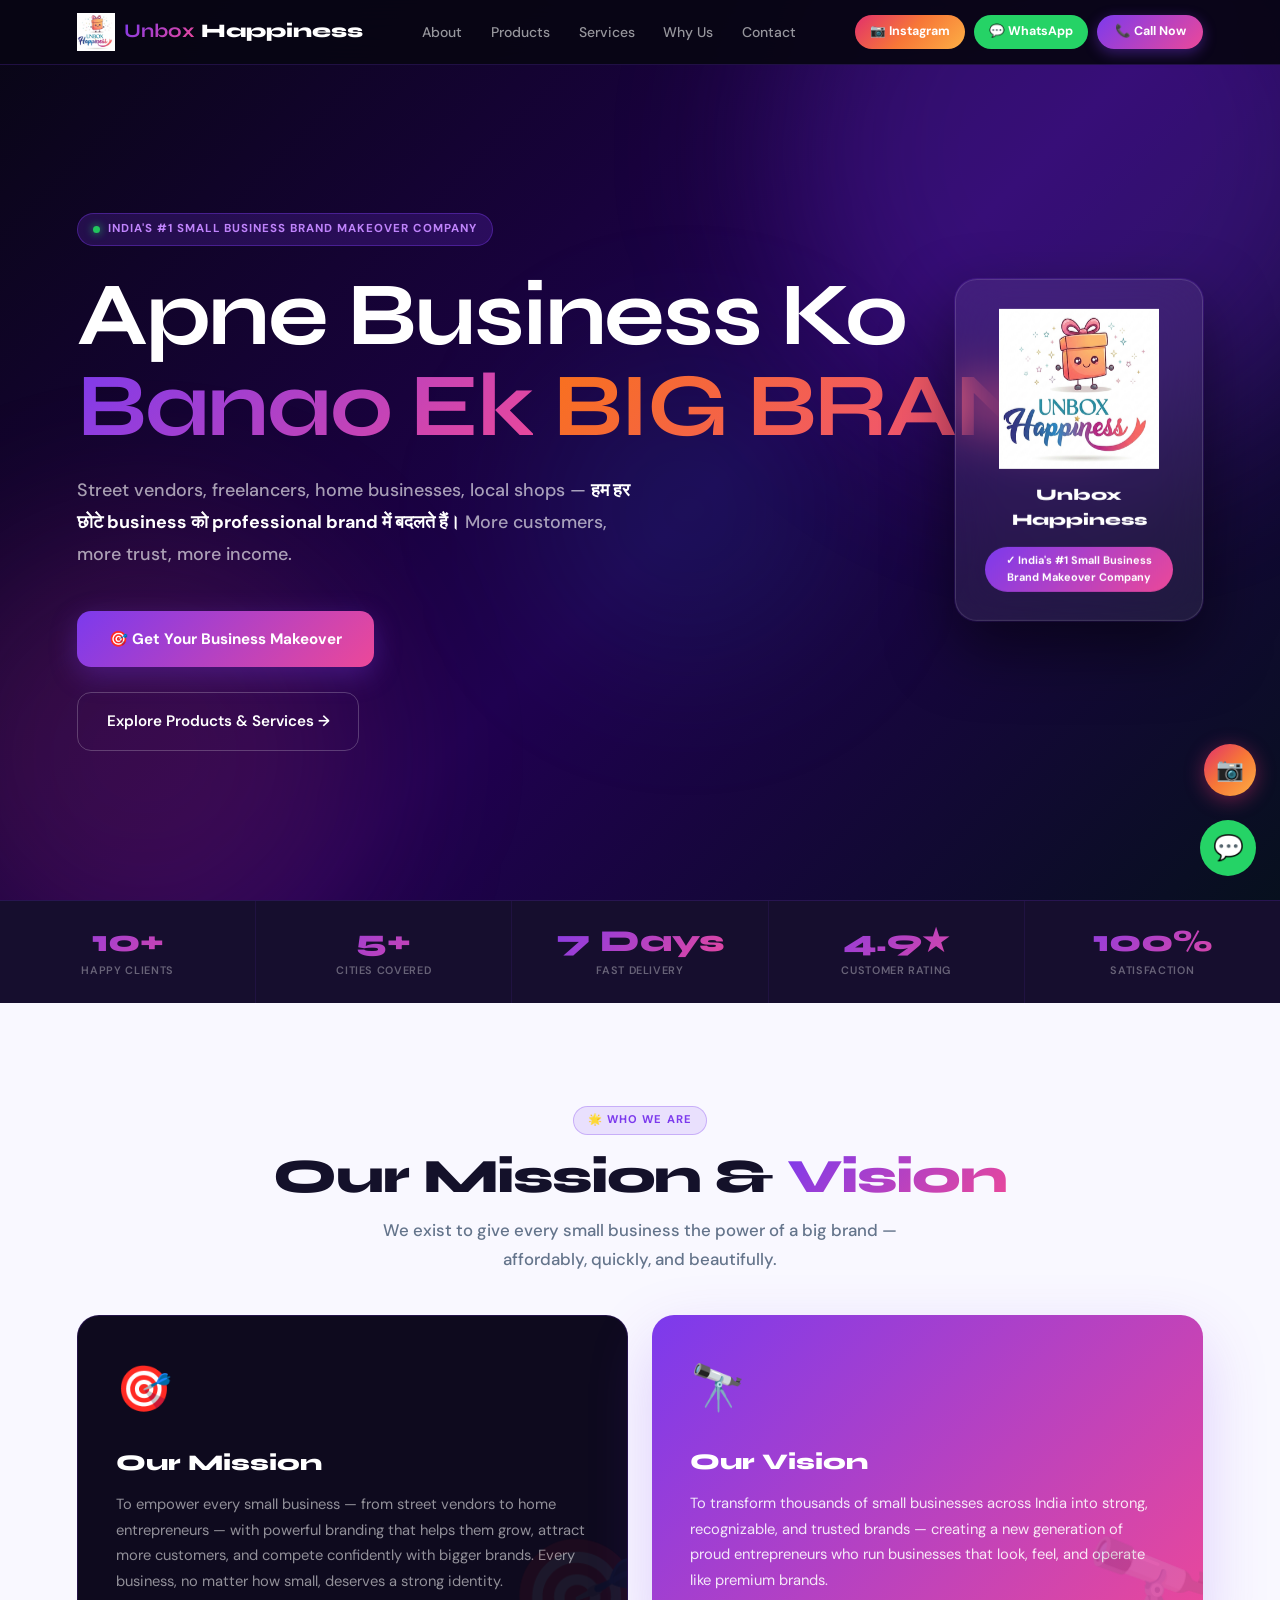
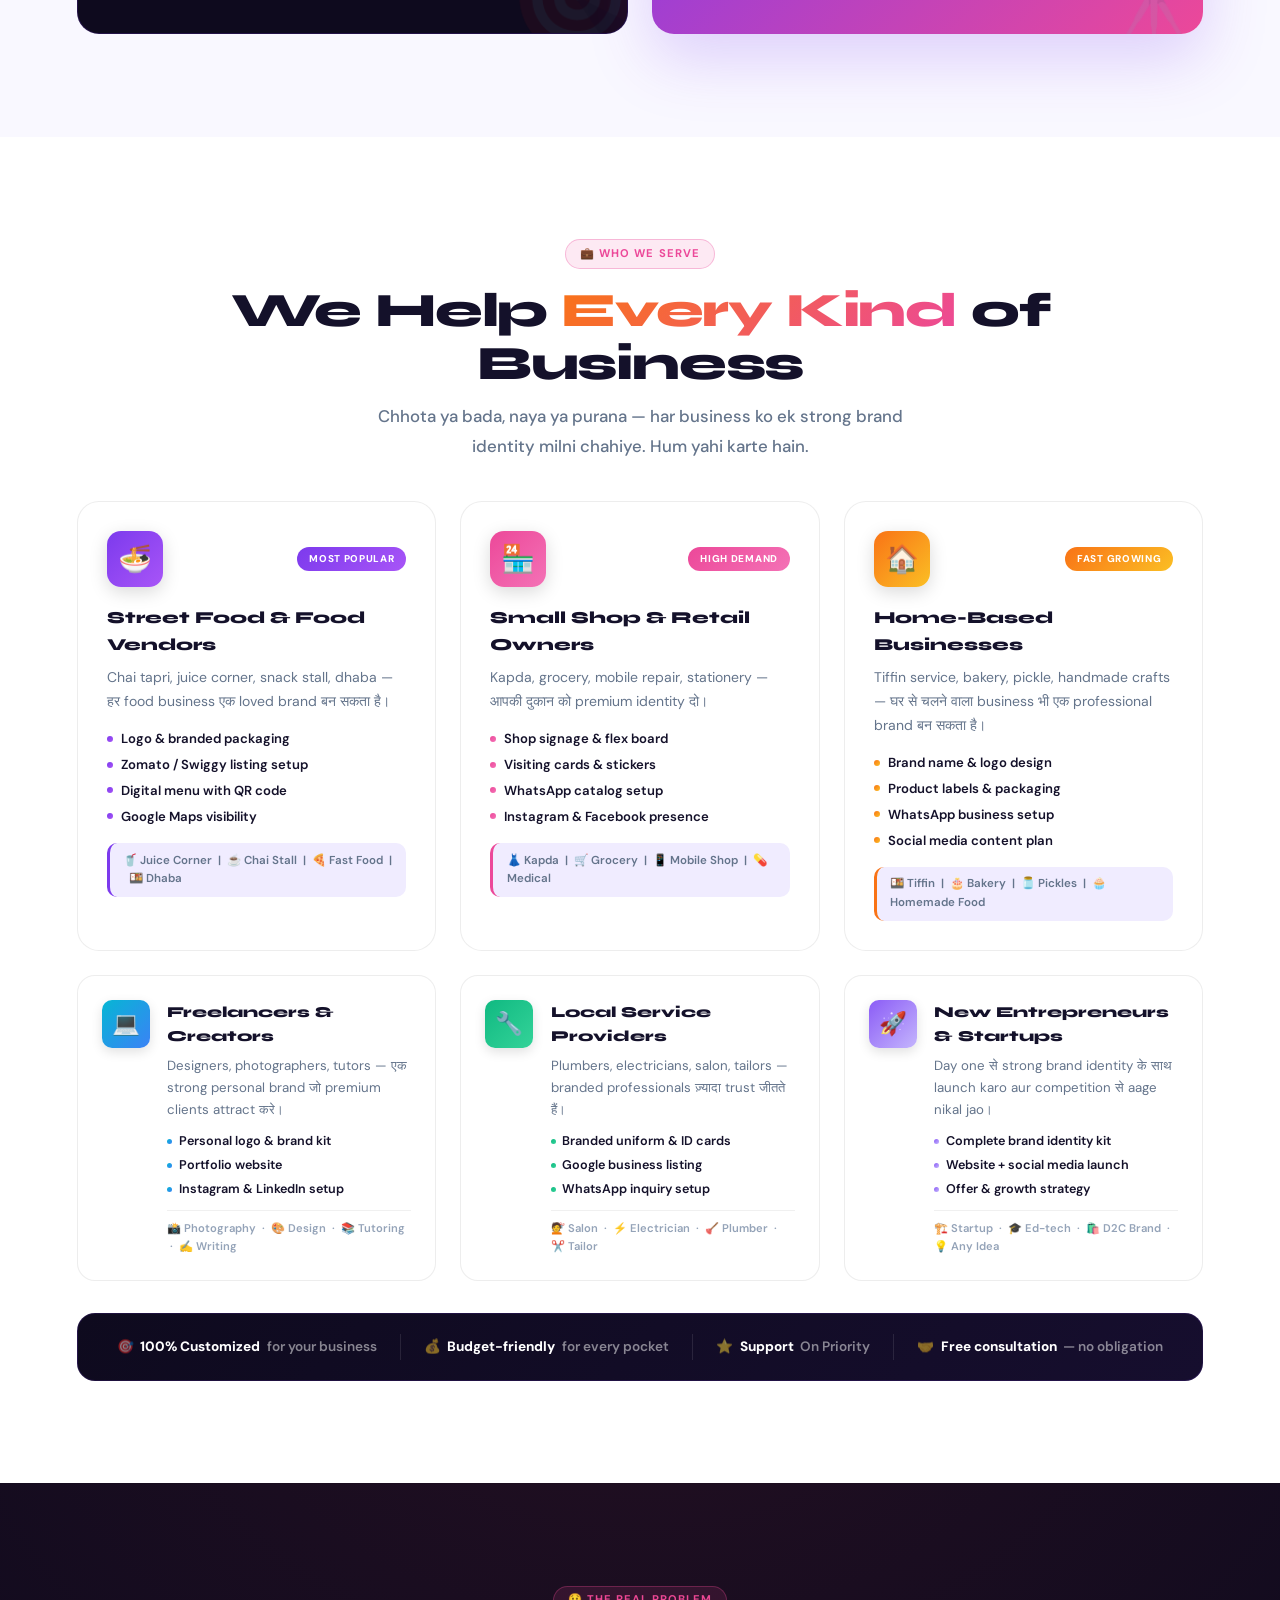
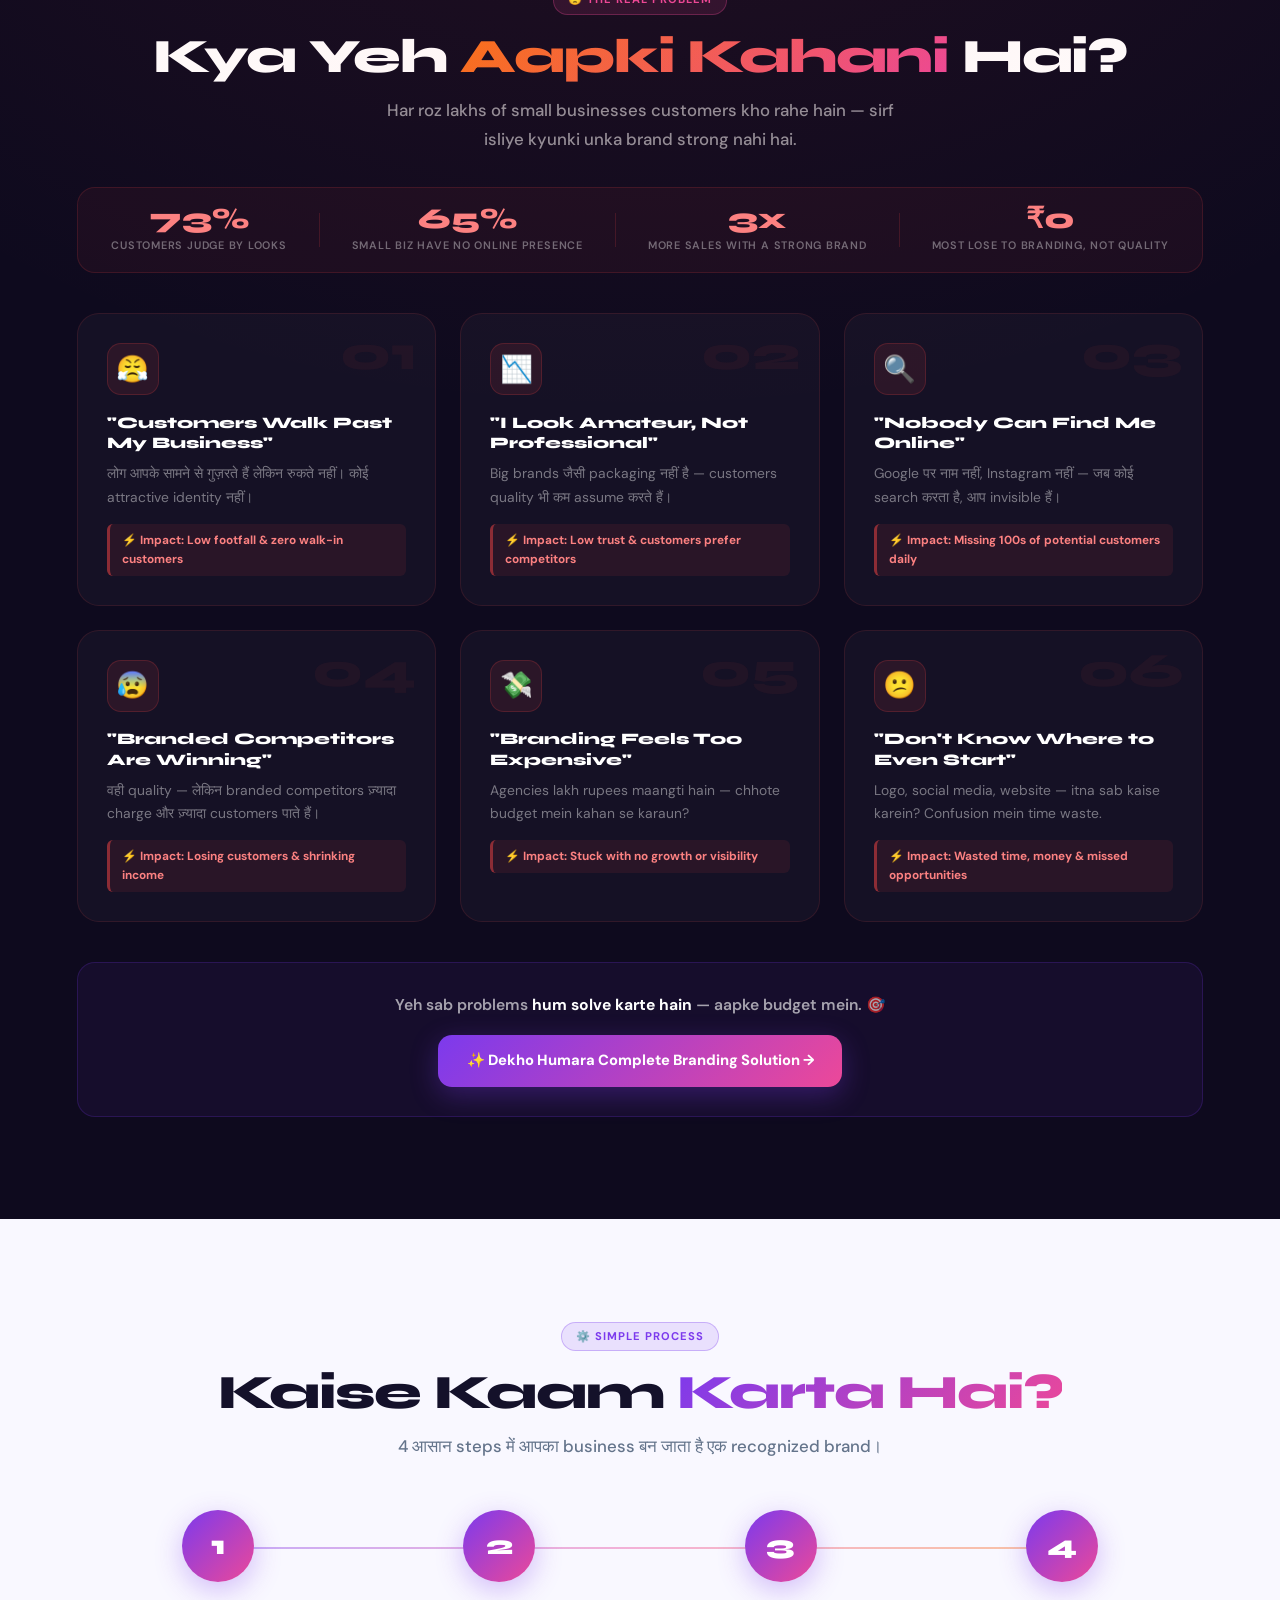
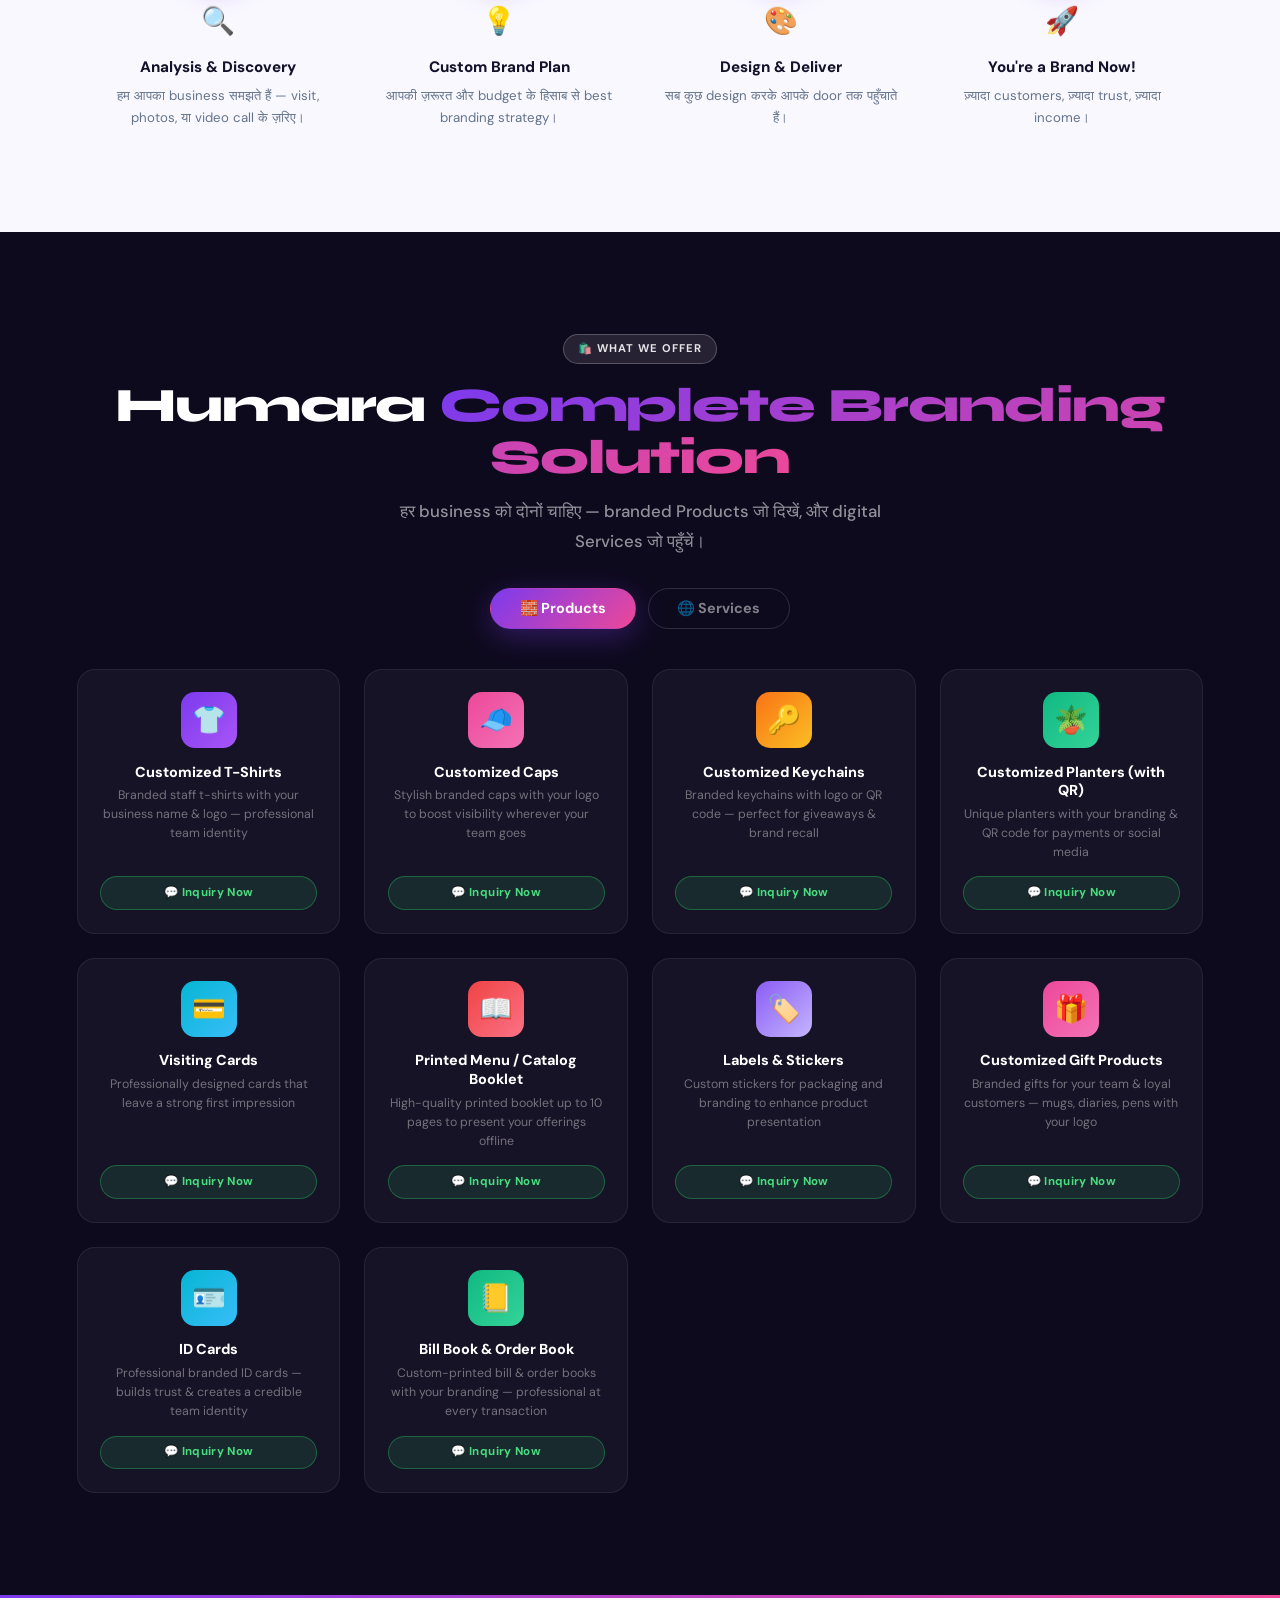
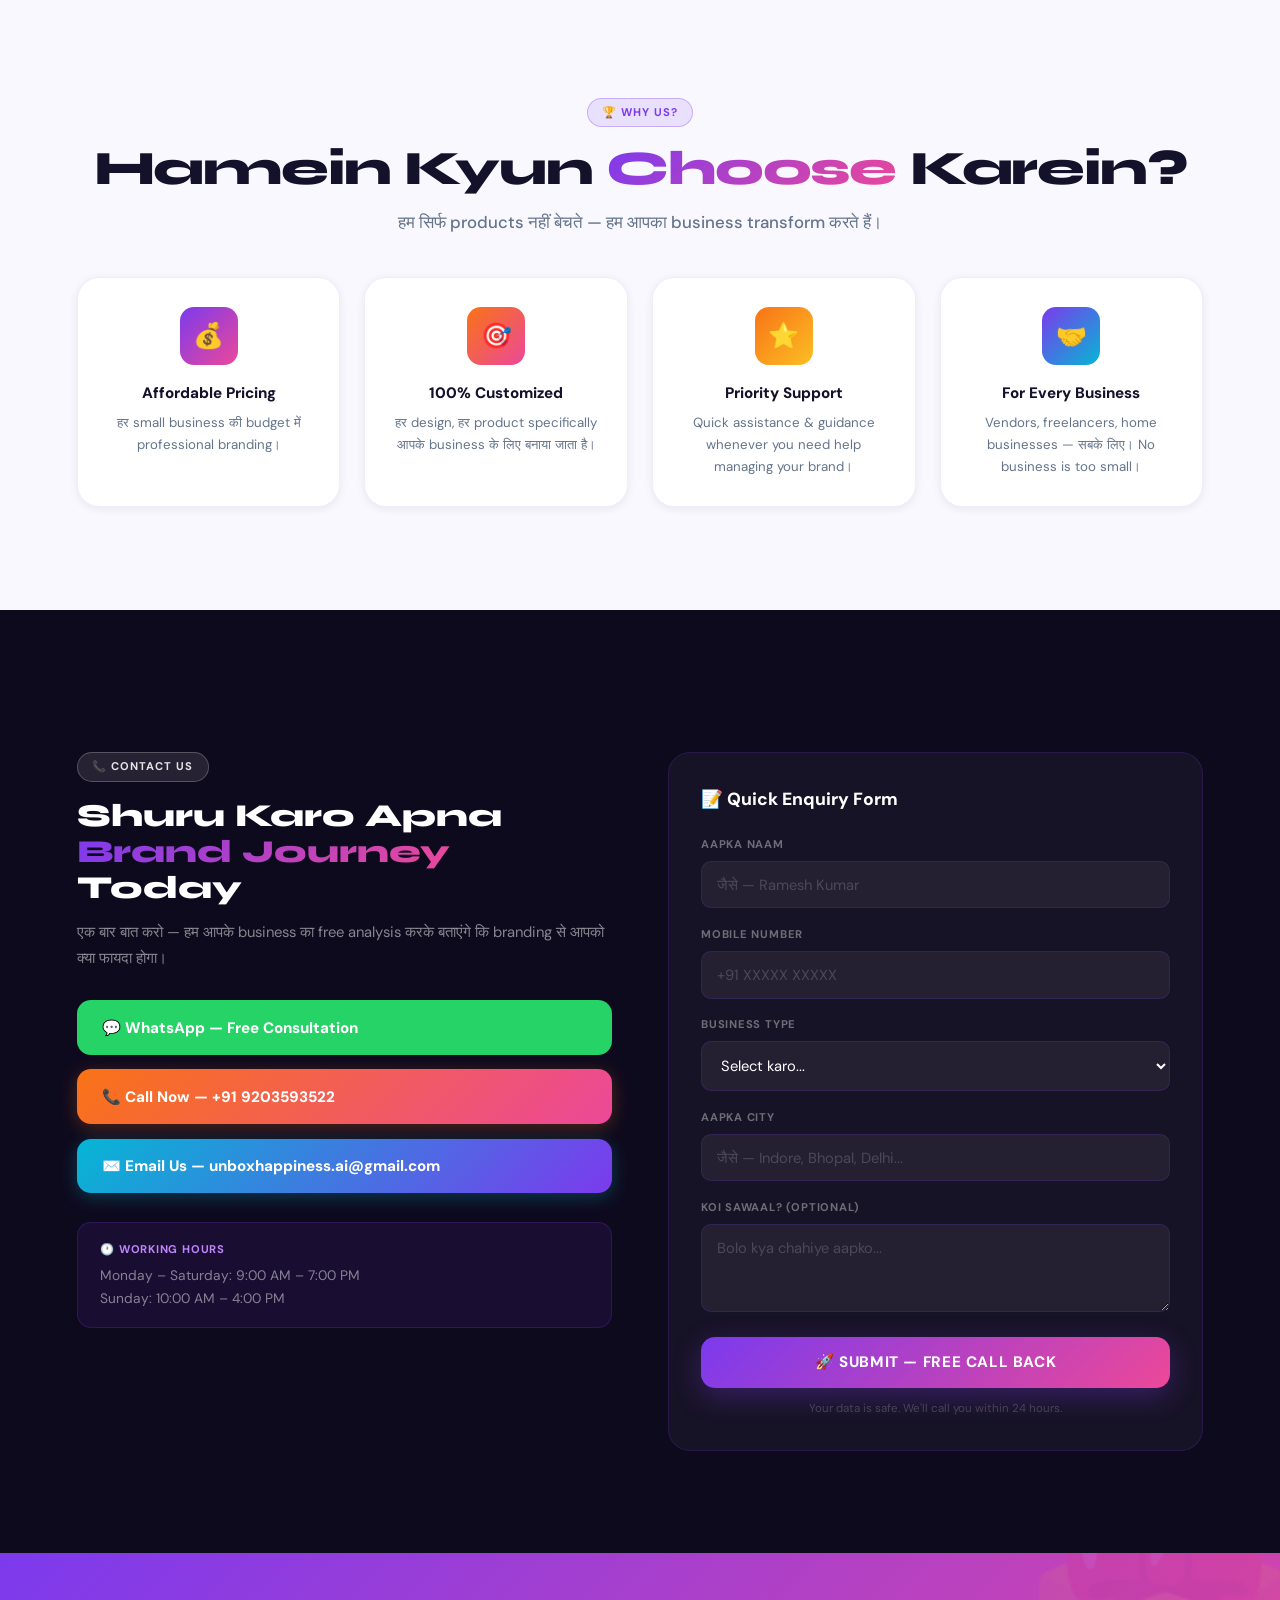
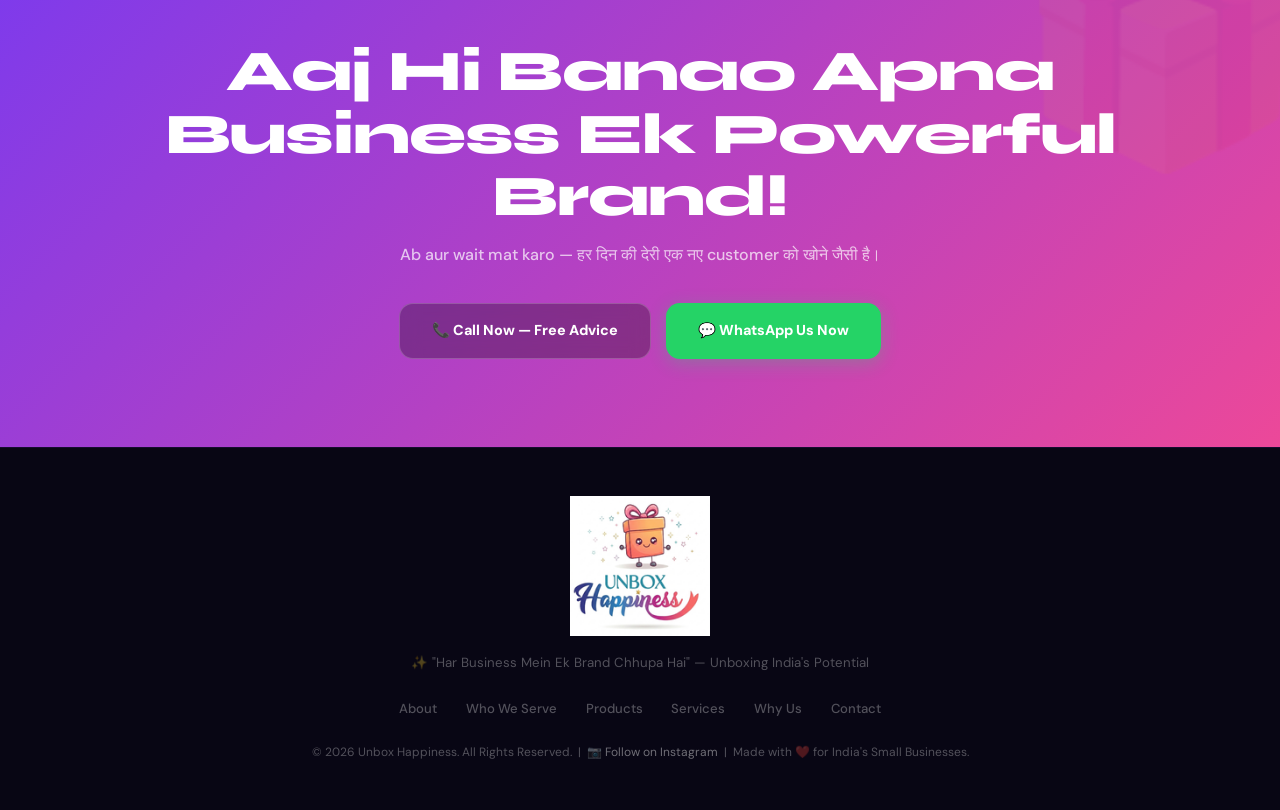
==== commit 8ae6f8c2: "Add files via upload" ====
--- a/index.html
+++ b/index.html
@@ -381,7 +381,7 @@
   <div class="orb o1"></div><div class="orb o2"></div><div class="orb o3"></div>
   <div class="hero-label"><span class="badge-dot"></span> India's #1 Small Business Brand Makeover Company</div>
   <h1>Apne Business Ko <br><span class="gt">Banao Ek</span><span class="gw"> BIG BRAND</span></h1>
-  <p class="hero-sub">Street vendors, freelancers, home businesses, local shops — <strong>हम हर छोटे business को professional brand में बदलते हैं।</strong> More customers, more trust, more income. सिर्फ 7 दिन में।</p>
+  <p class="hero-sub">Street vendors, freelancers, home businesses, local shops — <strong>हम हर छोटे business को professional brand में बदलते हैं।</strong> More customers, more trust, more income.</p>
   <div class="hero-btns">
     <a href="#contact" class="btn-pr">🎯 Get Your Business Makeover</a>
   </div>
@@ -478,7 +478,7 @@
     <div class="aud-trust-div"></div>
     <div class="aud-trust-item">💰 <span>Budget-friendly</span> for every pocket</div>
     <div class="aud-trust-div"></div>
-    <div class="aud-trust-item">⚡ <span>7-Day</span> fast delivery guaranteed</div>
+    <div class="aud-trust-item">⭐ <span>Support</span>On Priority</div>
     <div class="aud-trust-div"></div>
     <div class="aud-trust-item">🤝 <span>Free consultation</span> — no obligation</div>
   </div>
@@ -509,7 +509,7 @@
     <div class="problem-card reveal"><div class="prob-num">06</div><div class="pi-wrap">😕</div><h3>"Don't Know Where to Even Start"</h3><p class="pdesc">Logo, social media, website — itna sab kaise karein? Confusion mein time waste.</p><div class="prob-impact"><span>⚡ Impact: Wasted time, money &amp; missed opportunities</span></div></div>
   </div>
   <div class="prob-cta-row reveal">
-    <p>Yeh sab problems <strong>hum solve karte hain</strong> — sirf 7 din mein, aapke budget mein. 🎯</p>
+    <p>Yeh sab problems <strong>hum solve karte hain</strong> — aapke budget mein. 🎯</p>
     <a href="#offers" class="btn-prob-cta">✨ Dekho Humara Complete Branding Solution →</a>
   </div>
 </section>
@@ -524,7 +524,7 @@
   <div class="steps-track">
     <div class="step-item reveal"><div class="step-num">1</div><div class="step-icon">🔍</div><h4>Analysis &amp; Discovery</h4><p>हम आपका business समझते हैं — visit, photos, या video call के ज़रिए।</p></div>
     <div class="step-item reveal"><div class="step-num">2</div><div class="step-icon">💡</div><h4>Custom Brand Plan</h4><p>आपकी ज़रूरत और budget के हिसाब से best branding strategy।</p></div>
-    <div class="step-item reveal"><div class="step-num">3</div><div class="step-icon">🎨</div><h4>Design &amp; Deliver</h4><p>7 दिनों में सब कुछ design करके आपके door तक पहुँचाते हैं।</p></div>
+    <div class="step-item reveal"><div class="step-num">3</div><div class="step-icon">🎨</div><h4>Design &amp; Deliver</h4><p>सब कुछ design करके आपके door तक पहुँचाते हैं।</p></div>
     <div class="step-item reveal"><div class="step-num">4</div><div class="step-icon">🚀</div><h4>You're a Brand Now!</h4><p>ज़्यादा customers, ज़्यादा trust, ज़्यादा income।</p></div>
   </div>
 </section>
@@ -547,12 +547,12 @@
     <div class="offer-card"><div class="oi oc1">👕</div><h4>Customized T-Shirts</h4><p>Branded staff t-shirts with your business name &amp; logo — professional team identity</p><a href="https://wa.me/919203593522?text=Hello%2C%20I%20want%20inquiry%20about%20Customized%20T-Shirts" target="_blank" class="btn-inquiry">💬 Inquiry Now</a></div>
     <div class="offer-card"><div class="oi oc2">🧢</div><h4>Customized Caps</h4><p>Stylish branded caps with your logo to boost visibility wherever your team goes</p><a href="https://wa.me/919203593522?text=Hello%2C%20I%20want%20inquiry%20about%20Customized%20Caps" target="_blank" class="btn-inquiry">💬 Inquiry Now</a></div>
     <div class="offer-card"><div class="oi oc3">🔑</div><h4>Customized Keychains</h4><p>Branded keychains with logo or QR code — perfect for giveaways &amp; brand recall</p><a href="https://wa.me/919203593522?text=Hello%2C%20I%20want%20inquiry%20about%20Customized%20Keychains" target="_blank" class="btn-inquiry">💬 Inquiry Now</a></div>
-    <div class="offer-card"><div class="oi oc4">🪴</div><h4>Customized Planters (with QR)</h4><p>Unique planters with your branding &amp; QR code for payments or social media</p><a href="https://wa.me/919203593522?text=Hello%2C%20I%20want%20inquiry%20about%20Branded%20Planters" target="_blank" class="btn-inquiry">💬 Inquiry Now</a></div>
+    <div class="offer-card"><div class="oi oc4">🪴</div><h4>Customized Planters (with QR)</h4><p>Unique planters with your branding &amp; QR code for payments or social media</p><a href="https://wa.me/919203593522?text=Hello%2C%20I%20want%20inquiry%20about%20Customized%20Planters" target="_blank" class="btn-inquiry">💬 Inquiry Now</a></div>
     <div class="offer-card"><div class="oi oc5">💳</div><h4>Visiting Cards</h4><p>Professionally designed cards that leave a strong first impression</p><a href="https://wa.me/919203593522?text=Hello%2C%20I%20want%20inquiry%20about%20Visiting%20Cards" target="_blank" class="btn-inquiry">💬 Inquiry Now</a></div>
     <div class="offer-card"><div class="oi oc6">📖</div><h4>Printed Menu / Catalog Booklet</h4><p>High-quality printed booklet up to 10 pages to present your offerings offline</p><a href="https://wa.me/919203593522?text=Hello%2C%20I%20want%20inquiry%20about%20Printed%20Menu%20or%20Catalog%20Booklet" target="_blank" class="btn-inquiry">💬 Inquiry Now</a></div>
     <div class="offer-card"><div class="oi oc7">🏷️</div><h4>Labels &amp; Stickers</h4><p>Custom stickers for packaging and branding to enhance product presentation</p><a href="https://wa.me/919203593522?text=Hello%2C%20I%20want%20inquiry%20about%20Labels%20and%20Stickers" target="_blank" class="btn-inquiry">💬 Inquiry Now</a></div>
     <div class="offer-card"><div class="oi oc2">🎁</div><h4>Customized Gift Products</h4><p>Branded gifts for your team &amp; loyal customers — mugs, diaries, pens with your logo</p><a href="https://wa.me/919203593522?text=Hello%2C%20I%20want%20inquiry%20about%20Customized%20Gift%20Products" target="_blank" class="btn-inquiry">💬 Inquiry Now</a></div>
-    <div class="offer-card"><div class="oi oc5">🪪</div><h4>ID Cards</h4><p>Professional branded ID cards — builds trust &amp; creates a credible team identity</p><a href="https://wa.me/919203593522?text=Hello%2C%20I%20want%20inquiry%20about%20ID%20Cards%20for%20Team" target="_blank" class="btn-inquiry">💬 Inquiry Now</a></div>
+    <div class="offer-card"><div class="oi oc5">🪪</div><h4>ID Cards</h4><p>Professional branded ID cards — builds trust &amp; creates a credible team identity</p><a href="https://wa.me/919203593522?text=Hello%2C%20I%20want%20inquiry%20about%20ID%20Cards" target="_blank" class="btn-inquiry">💬 Inquiry Now</a></div>
     <div class="offer-card"><div class="oi oc4">📒</div><h4>Bill Book &amp; Order Book</h4><p>Custom-printed bill &amp; order books with your branding — professional at every transaction</p><a href="https://wa.me/919203593522?text=Hello%2C%20I%20want%20inquiry%20about%20Bill%20Book%20and%20Order%20Book" target="_blank" class="btn-inquiry">💬 Inquiry Now</a></div>
    
   </div>
@@ -588,9 +588,8 @@
   <div class="why-grid">
     <div class="why-card reveal"><div class="why-icon" style="background:var(--g-primary);">💰</div><h4>Affordable Pricing</h4><p>हर small business की budget में professional branding।</p></div>
     <div class="why-card reveal"><div class="why-icon" style="background:var(--g-warm);">🎯</div><h4>100% Customized</h4><p>हर design, हर product specifically आपके business के लिए बनाया जाता है।</p></div>
-    <div class="why-card reveal"><div class="why-icon" style="background:linear-gradient(135deg,#F97316,#FBBF24);">⚡</div><h4>7-Day Delivery</h4><p>Order करो और सिर्फ 7 दिन में complete brand identity पाओ।</p></div>
+    <div class="why-card reveal"><div class="why-icon" style="background:linear-gradient(135deg,#F97316,#FBBF24);">⭐</div><h4>Priority Support</h4><p>Quick assistance &amp; guidance whenever you need help managing your brand।</p></div>
     <div class="why-card reveal"><div class="why-icon" style="background:var(--g-cool);">🤝</div><h4>For Every Business</h4><p>Vendors, freelancers, home businesses — सबके लिए। No business is too small।</p></div>
-    <div class="why-card reveal"><div class="why-icon" style="background:linear-gradient(135deg,#F97316,#FBBF24);">⭐</div><h4>Priority Support</h4><p>Quick assistance &amp; guidance whenever you need help managing your brand।</p></div>
 </div>
 </section>
 
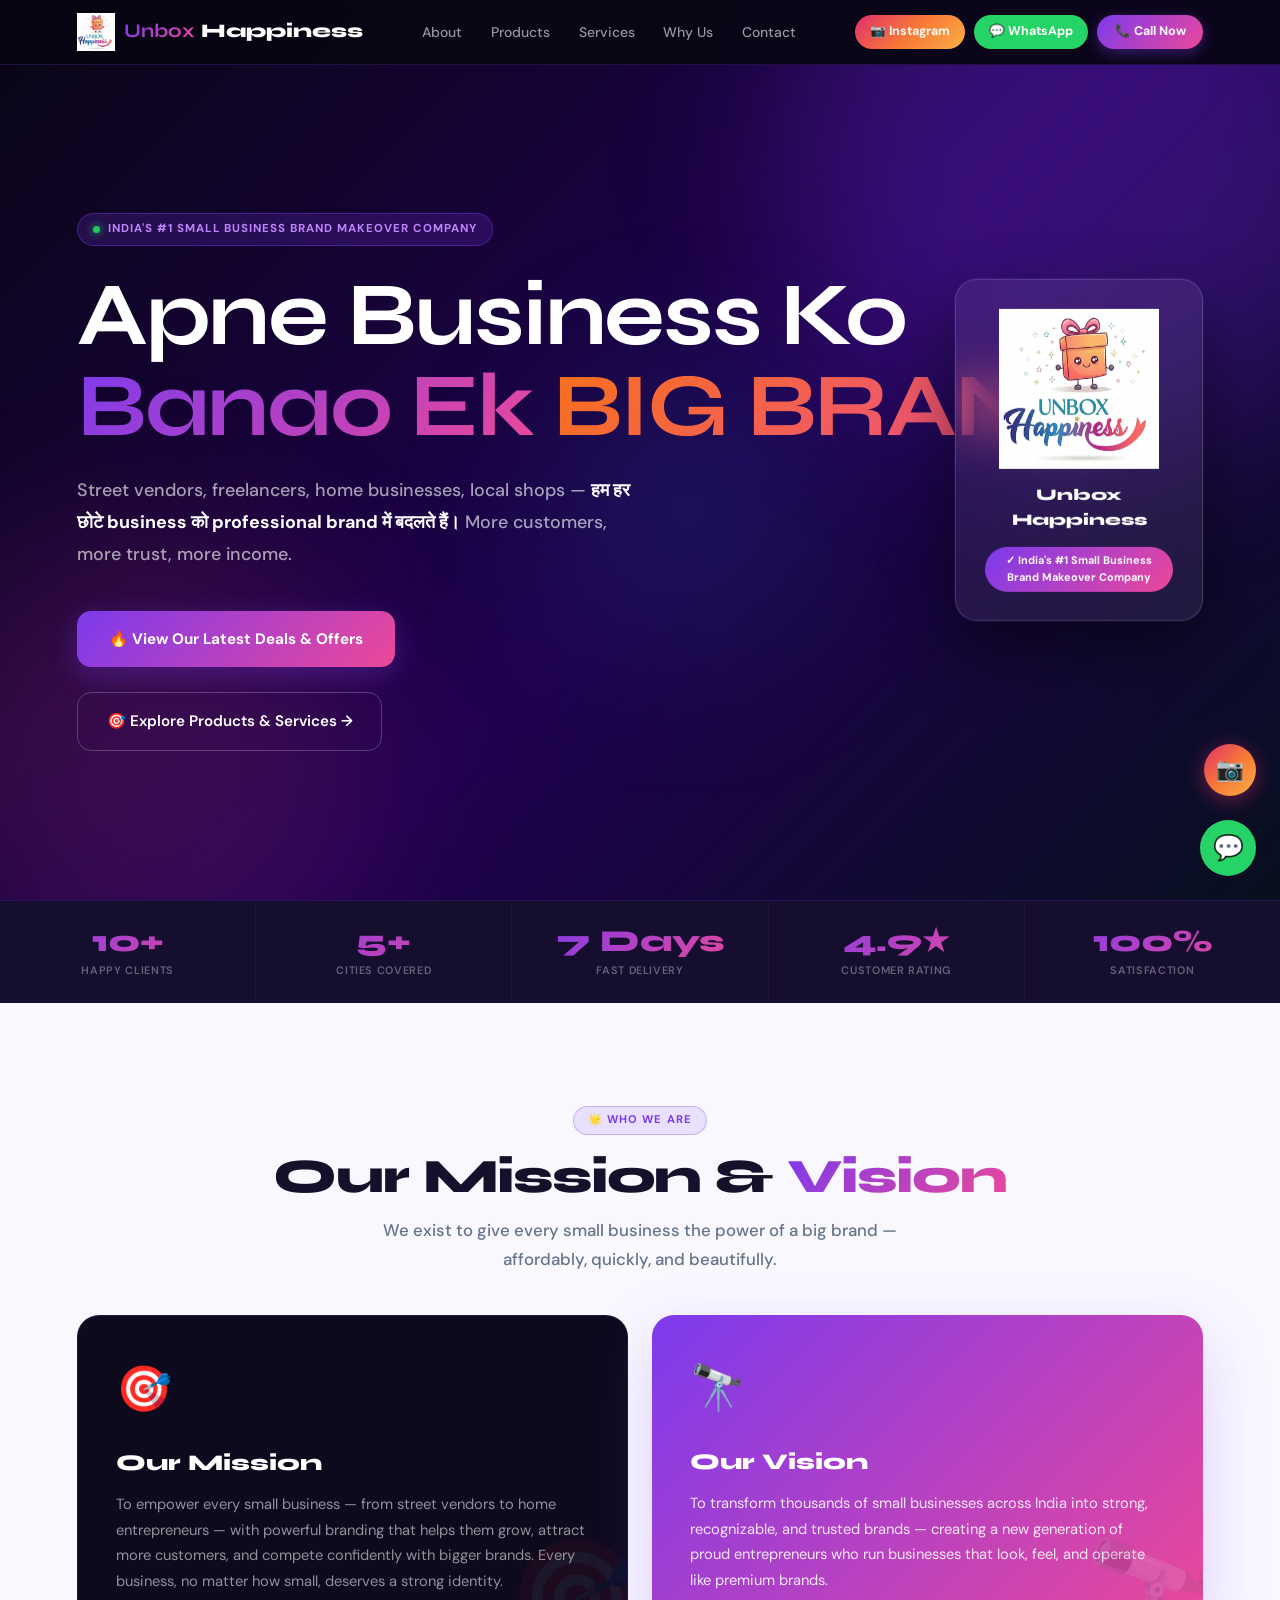
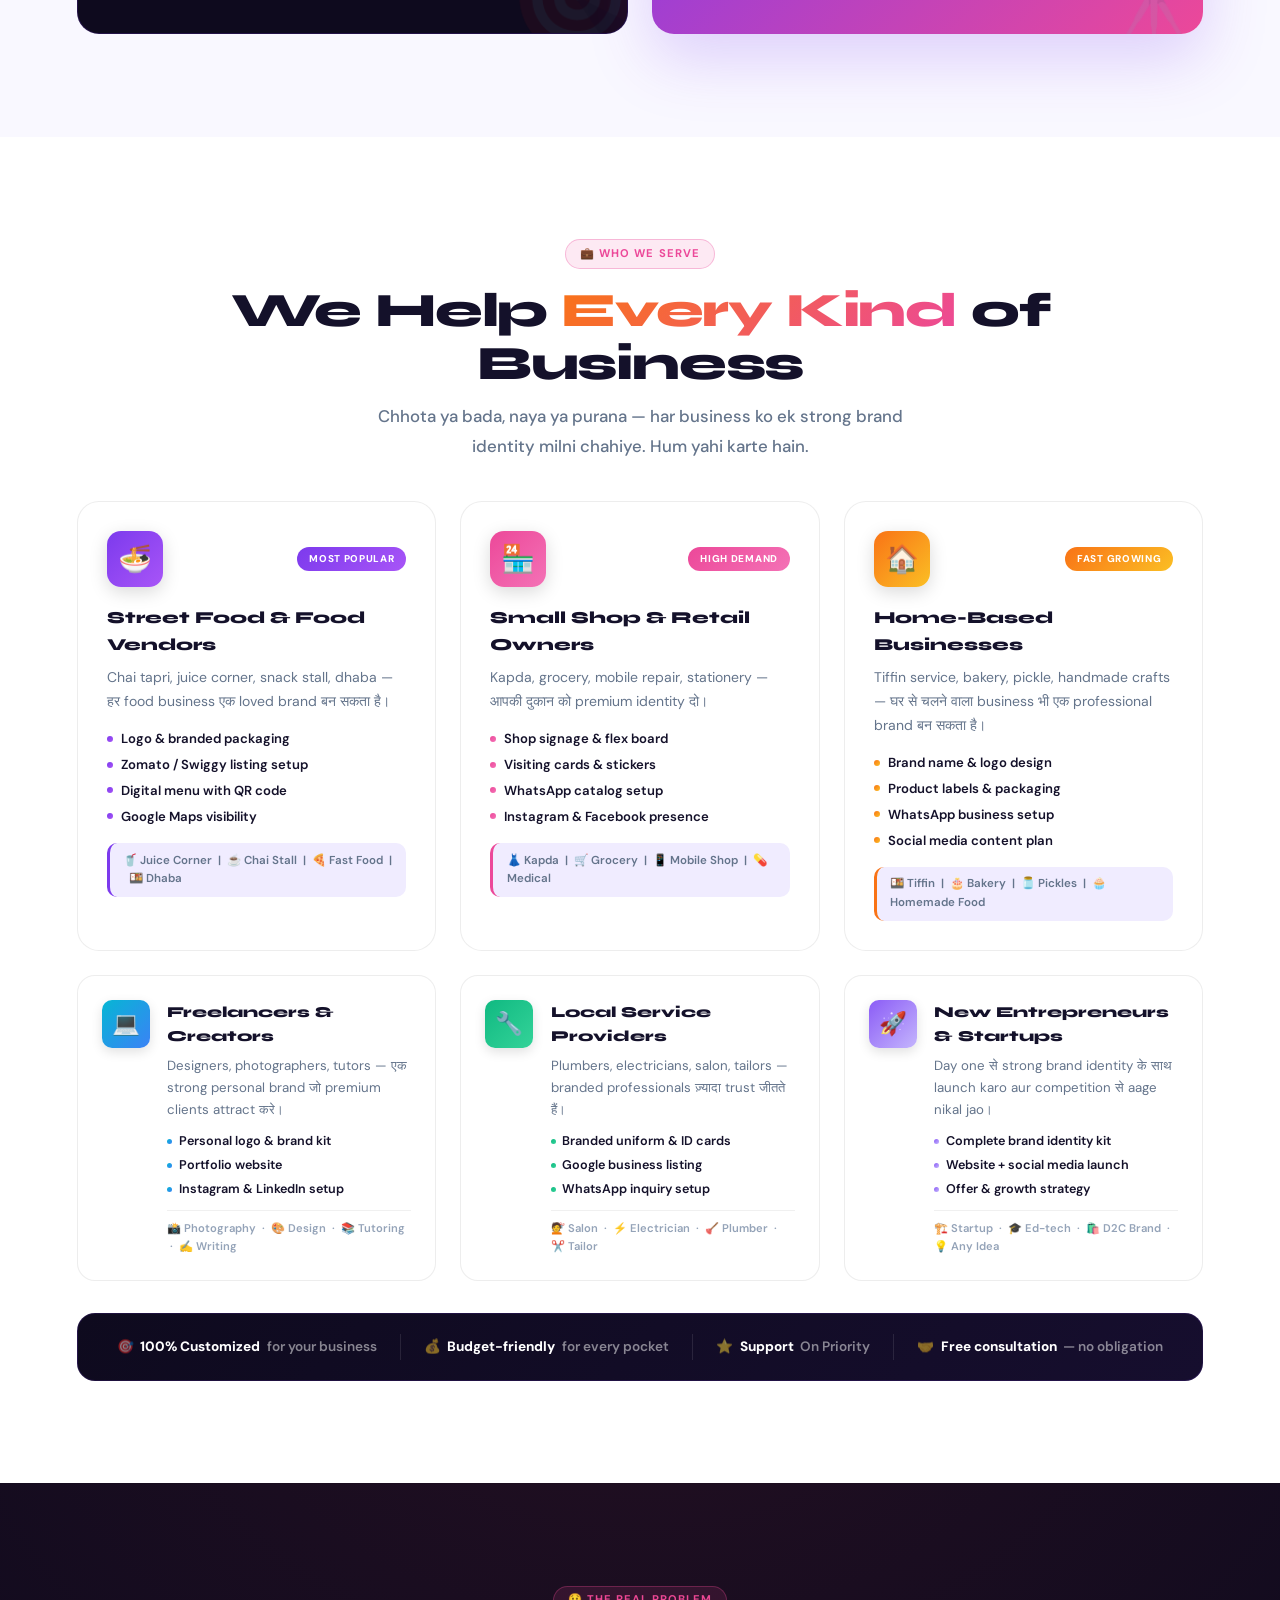
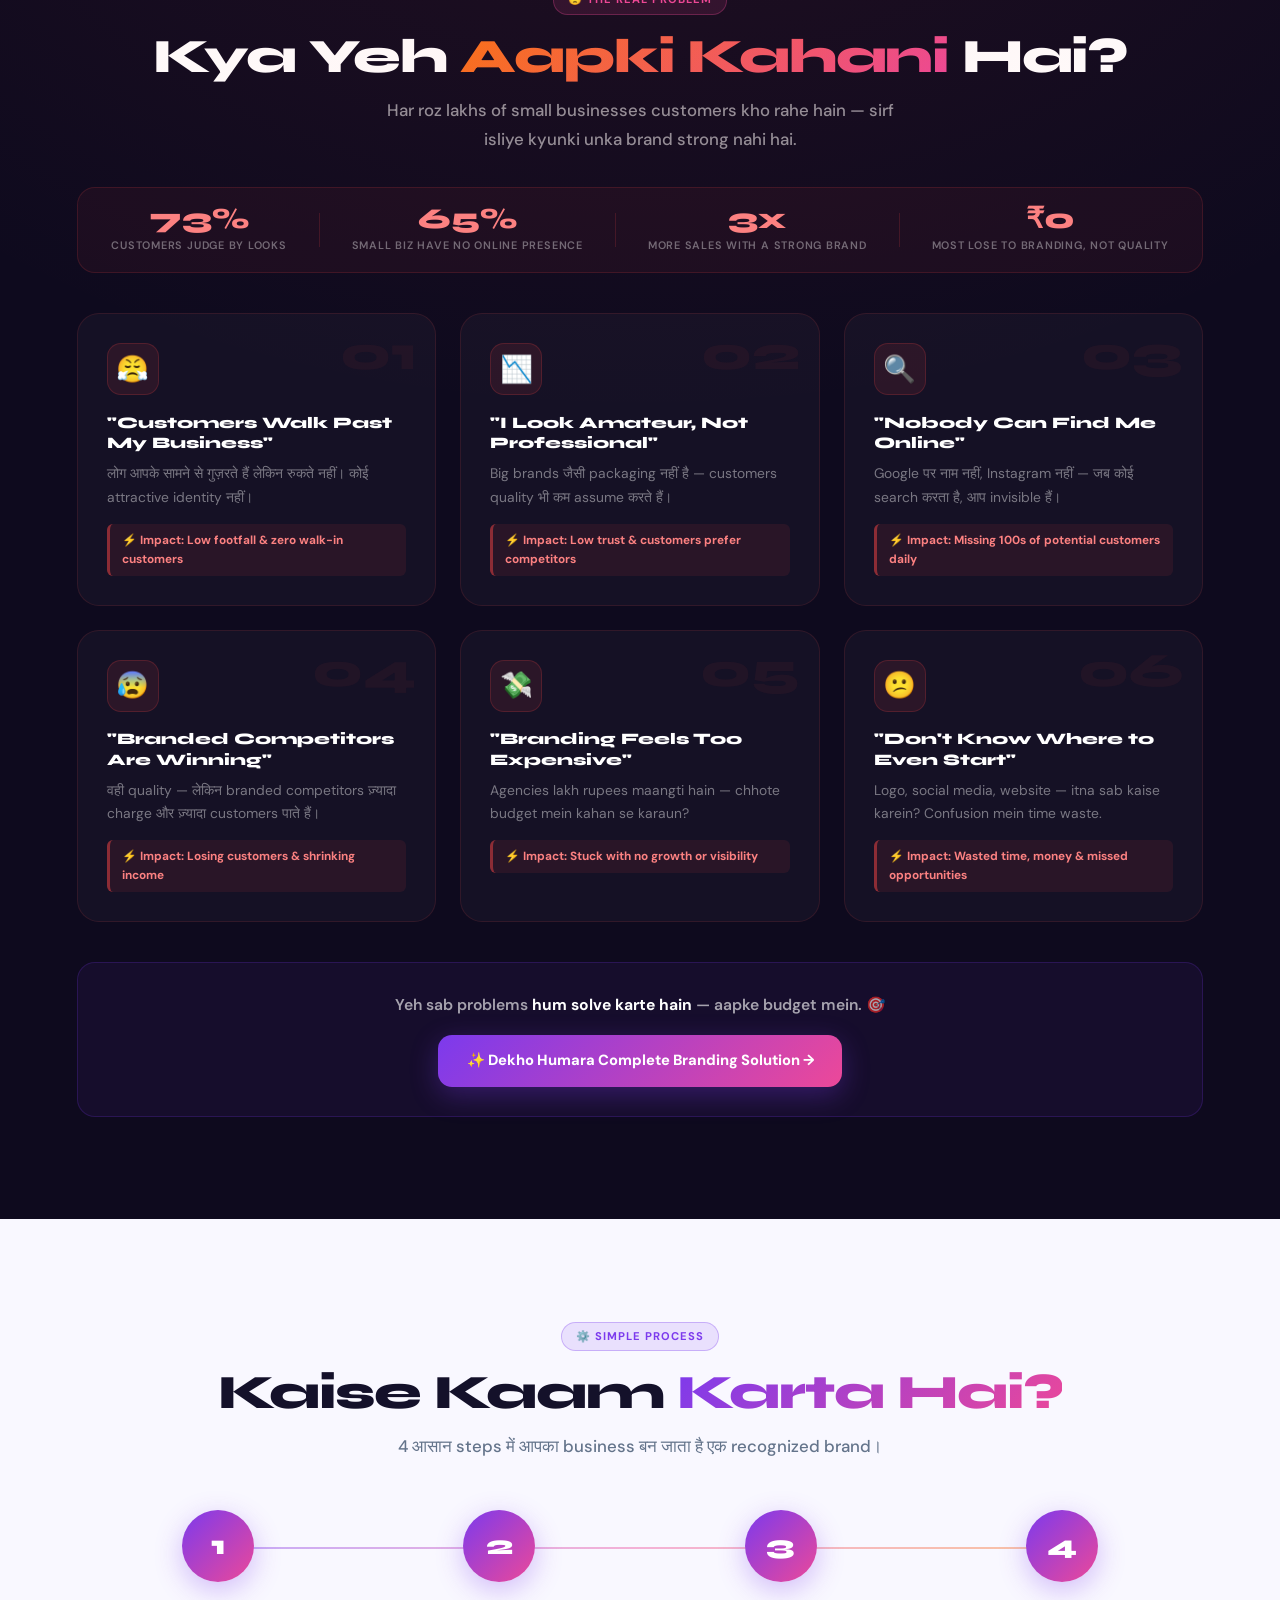
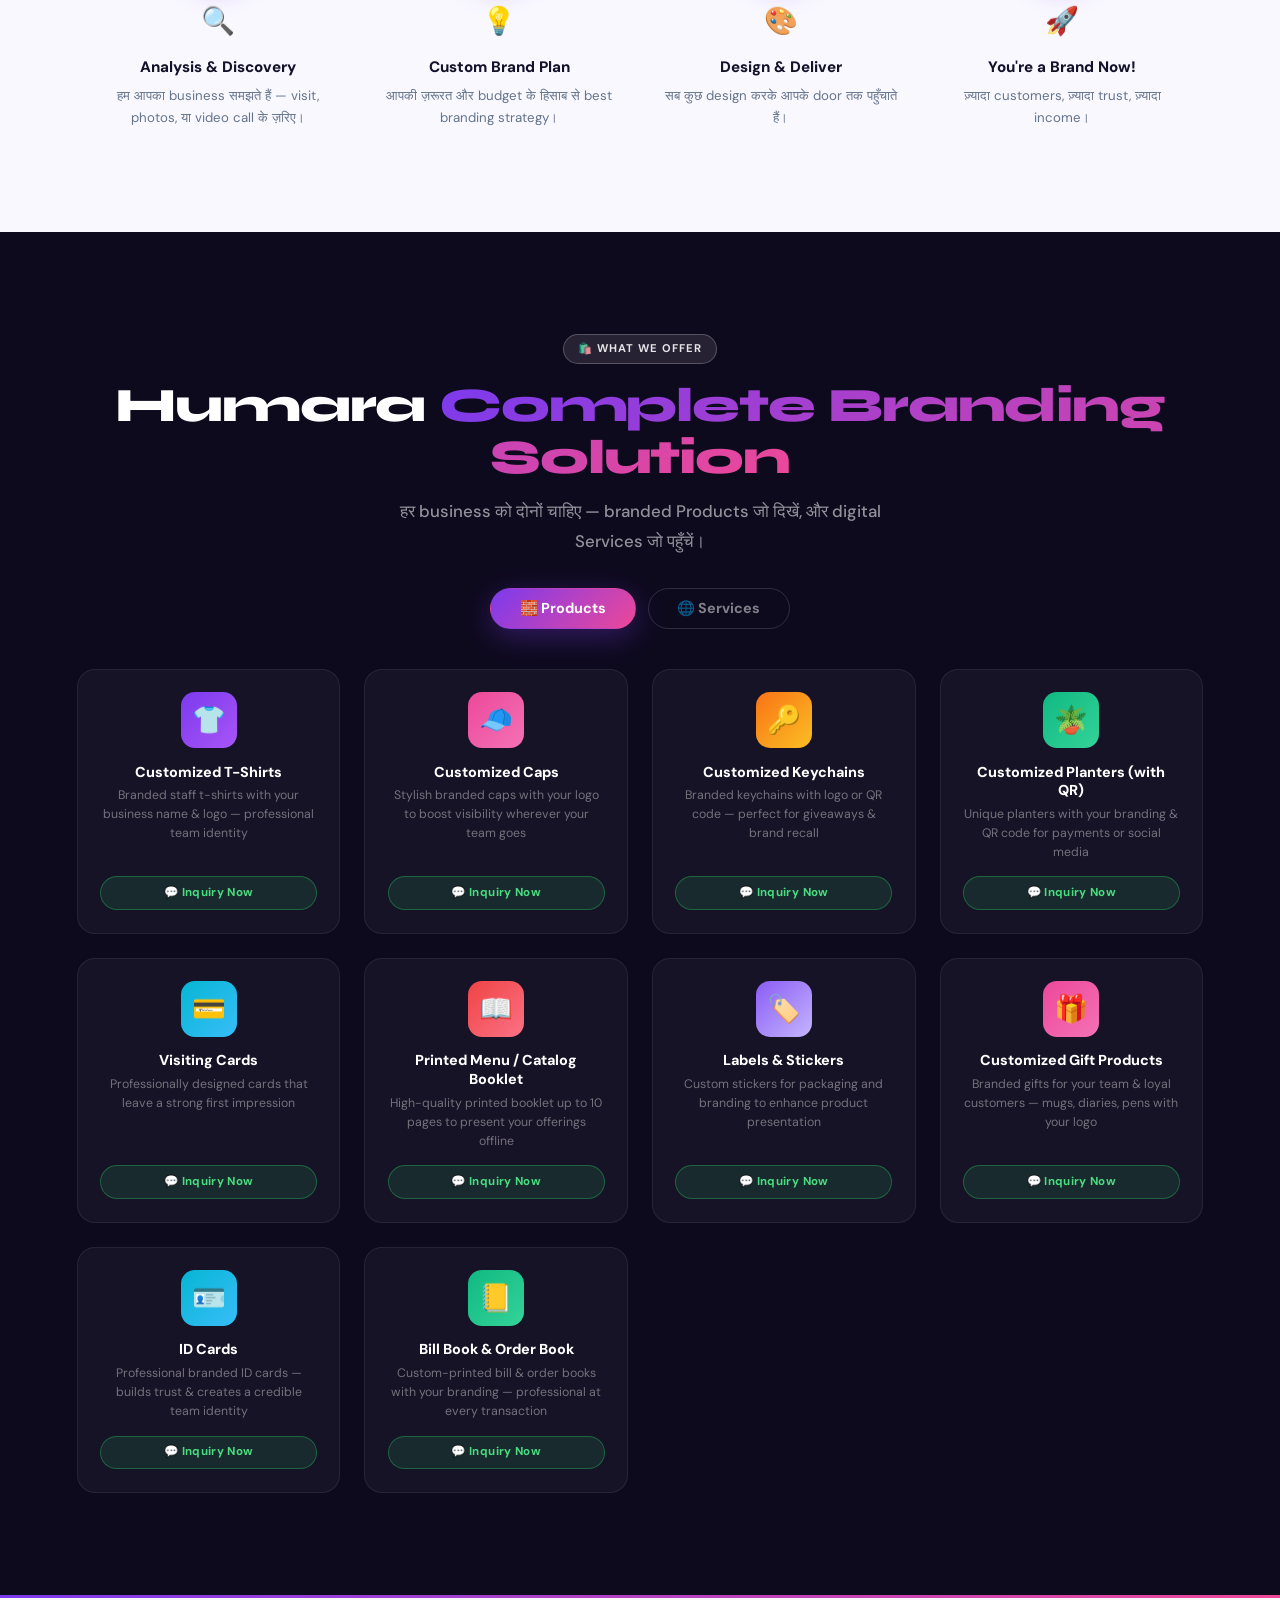
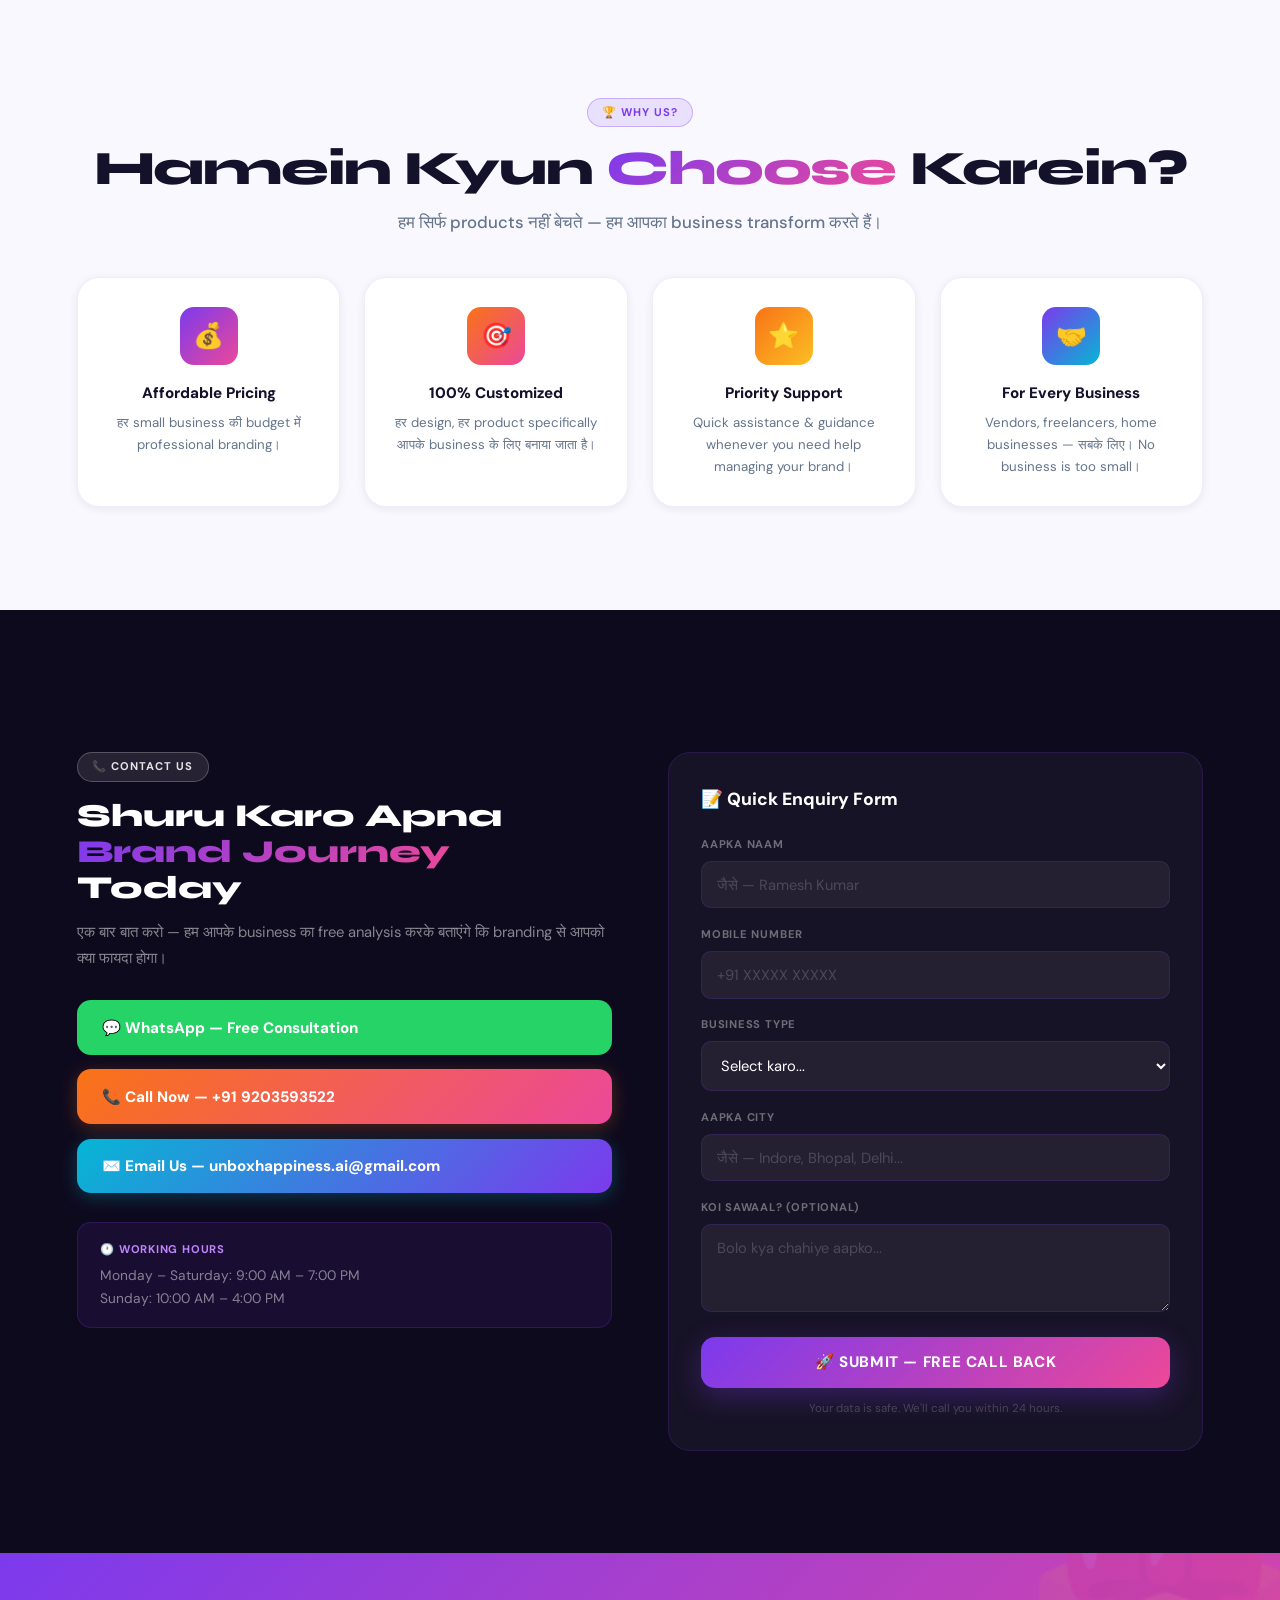
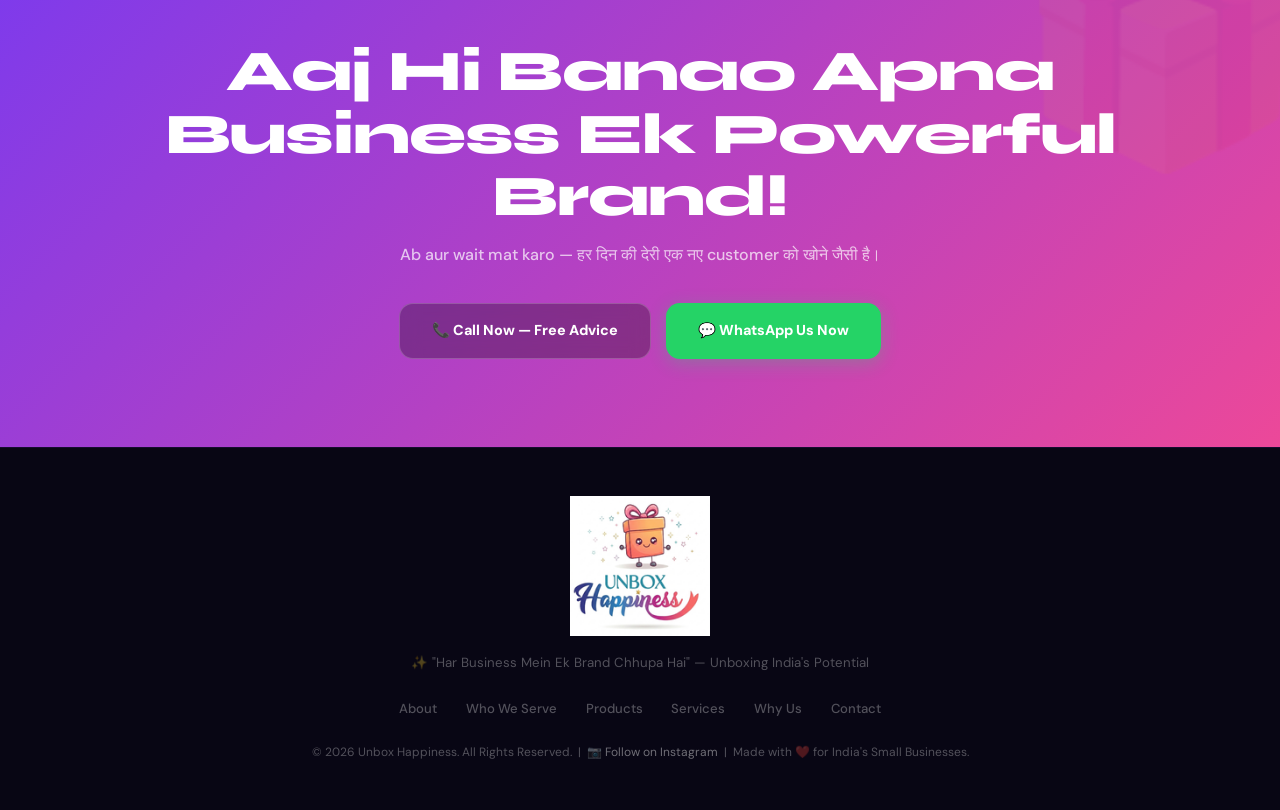
==== commit 14e97f12: "Add files via upload" ====
--- a/index.html
+++ b/index.html
@@ -3,346 +3,54 @@
 <head>
 <meta charset="UTF-8">
 <meta name="viewport" content="width=device-width, initial-scale=1.0">
+
+<meta property="og:title" content="Unbox Happiness">
+<meta property="og:description" content="Apne Business Ko Banao Ek BIG BRAND - हम हर छोटे business को professional brand में बदलते हैं।">
+<meta property="og:image" content="https://www.unboxhappiness.in/small.png">
+
+
 <title>Unbox Happiness — Brand Transformation for Every Business</title>
+
+<meta name="description" content="Apne Business Ko Banao Ek BIG BRAND - हम हर छोटे business को professional brand में बदलते हैं।">
+<meta name="keywords" content="website design, branding, social media setup, business website India, Affordable websites, branding,tshirt, tshirt print, social media setup and digital services for businesses.">
+<meta name="author" content="Unbox Happiness">
+
+<link rel="icon" type="image/png" href="small.png">
+
 <link href="https://fonts.googleapis.com/css2?family=Syne:wght@700;800&family=DM+Sans:ital,opsz,wght@0,9..40,400;0,9..40,500;0,9..40,600;0,9..40,700;1,9..40,400&display=swap" rel="stylesheet">
-<style>
-/* ═══════════════════════════════════════════════
-   DESIGN TOKENS
-═══════════════════════════════════════════════ */
-:root {
-  --purple:         #7C3AED;
-  --purple-mid:     #9F5BF0;
-  --purple-light:   #C084FC;
-  --pink:           #EC4899;
-  --orange:         #F97316;
-  --green:          #22C55E;
-  --bg-darkest:     #080614;
-  --bg-dark:        #0E0A1E;
-  --bg-dark2:       #160E2E;
-  --bg-light:       #FFFFFF;
-  --bg-off:         #F9F8FF;
-  --bg-tint:        #F0ECFF;
-  --text:           #14112A;
-  --text-muted:     #64748B;
-  --text-faint:     #94A3B8;
-  --text-pale:      rgba(255,255,255,0.55);
-  --g-primary:      linear-gradient(135deg,#7C3AED,#EC4899);
-  --g-warm:         linear-gradient(135deg,#F97316,#EC4899);
-  --g-cool:         linear-gradient(135deg,#7C3AED,#06B6D4);
-  --g-hero:         linear-gradient(135deg,#080614 0%,#200050 55%,#07101E 100%);
-  --pad:            clamp(4rem,8vw,6.5rem);
-  --px:             clamp(4%,6%,6%);
-  --gap:            1.5rem;
-  --r-xs:   0.375rem; --r-sm: 0.625rem; --r-md: 0.875rem;
-  --r-lg:   1.125rem; --r-xl: 1.375rem; --r-pill: 100px;
-  --sh-sm:     0 2px 10px rgba(0,0,0,.07);
-  --sh-md:     0 8px 28px rgba(0,0,0,.11);
-  --sh-lg:     0 20px 56px rgba(0,0,0,.16);
-  --sh-purple: 0 8px 28px rgba(124,58,237,.32);
-  --sh-pxl:    0 24px 64px rgba(124,58,237,.22);
-  --tr: all 0.28s cubic-bezier(0.4,0,0.2,1);
+<link rel="stylesheet" href="style.css">
+
+
+<script type="application/ld+json">
+{
+  "@context": "https://schema.org",
+  "@type": "LocalBusiness",
+  "name": "Unbox Happiness",
+  "url": "https://www.unboxhappiness.in",
+  "logo": "https://www.unboxhappiness.in/small.png",
+  "image": "https://www.unboxhappiness.in/small.png",
+  "description": "Apne Business Ko Banao Ek BIG BRAND - हम हर छोटे business को professional brand में बदलते हैं।",
+  "telephone": "+919203593522",
+  "email": "unboxhappiness.ai@gmail.com",
+  "address": {
+    "@type": "PostalAddress",
+    "addressCountry": "IN"
+  },
+  "sameAs": [
+    "https://instagram.com/yourusername",
+    "https://wa.me/919203593522"
+  ]
 }
-
-/* ═══ RESET & BASE ═══ */
-*,*::before,*::after{margin:0;padding:0;box-sizing:border-box;}
-html{scroll-behavior:smooth;font-size:16px;}
-body{font-family:'DM Sans',sans-serif;background:var(--bg-light);color:var(--text);overflow-x:hidden;line-height:1.6;-webkit-font-smoothing:antialiased;}
-img{max-width:100%;display:block;}
-a{color:inherit;}
-
-/* ═══ TYPOGRAPHY ═══ */
-.sec-title{font-family:'Syne',sans-serif;font-size:clamp(1.9rem,4vw,3rem);font-weight:800;line-height:1.1;letter-spacing:-0.025em;color:var(--text);margin-bottom:0.75rem;}
-.sec-title.wh{color:#fff;}
-.sec-sub{font-size:clamp(0.95rem,1.5vw,1.05rem);color:var(--text-muted);line-height:1.75;max-width:540px;font-weight:500;}
-.sec-sub.wh{color:var(--text-pale);}
-.center{text-align:center;}.center .sec-sub{margin:0 auto;}
-.gt{background:var(--g-primary);-webkit-background-clip:text;-webkit-text-fill-color:transparent;background-clip:text;}
-.gw{background:var(--g-warm);-webkit-background-clip:text;-webkit-text-fill-color:transparent;background-clip:text;}
-.pill{display:inline-flex;align-items:center;gap:0.4rem;font-size:0.7rem;font-weight:700;letter-spacing:0.09em;text-transform:uppercase;padding:0.3rem 0.9rem;border-radius:var(--r-pill);margin-bottom:1rem;}
-.pill.pp {background:rgba(124,58,237,.12);border:1px solid rgba(124,58,237,.3);color:var(--purple);}
-.pill.pw {background:rgba(255,255,255,.1);border:1px solid rgba(255,255,255,.22);color:rgba(255,255,255,.88);}
-.pill.ppk{background:rgba(236,72,153,.12);border:1px solid rgba(236,72,153,.3);color:var(--pink);}
-.section{padding:var(--pad) var(--px);}
-
-/* ═══ ANIMATIONS ═══ */
-@keyframes fadeUp{from{opacity:0;transform:translateY(24px)}to{opacity:1;transform:translateY(0)}}
-@keyframes pulse-wa{0%,100%{box-shadow:0 4px 24px rgba(37,211,102,.45)}50%{box-shadow:0 4px 44px rgba(37,211,102,.7)}}
-@keyframes floatAnim{0%,100%{transform:rotate(3deg) translateY(0)}50%{transform:rotate(3deg) translateY(-10px)}}
-.reveal{opacity:0;transform:translateY(24px);transition:opacity .55s ease,transform .55s ease;}
-.reveal.visible{opacity:1;transform:translateY(0);}
-
-/* ═══ NAVIGATION ═══ */
-nav{position:fixed;top:0;left:0;right:0;z-index:999;background:rgba(8,6,20,.94);backdrop-filter:blur(20px);display:flex;align-items:center;justify-content:space-between;padding:0.8rem var(--px);border-bottom:1px solid rgba(124,58,237,.22);}
-.nav-logo{display:flex;align-items:center;gap:0.6rem;text-decoration:none;}
-.nav-logo-img{width:38px;height:auto;border-radius:0;flex-shrink:0;}
-.logo-text{font-family:'Syne',sans-serif;font-size:1.2rem;font-weight:800;color:#fff;}
-.logo-text b{background:var(--g-primary);-webkit-background-clip:text;-webkit-text-fill-color:transparent;background-clip:text;}
-.nav-links{display:flex;gap:1.8rem;list-style:none;}
-.nav-links a{color:rgba(255,255,255,.58);text-decoration:none;font-size:0.875rem;font-weight:500;transition:color .2s;}
-.nav-links a:hover{color:#fff;}
-.nav-actions{display:flex;gap:0.55rem;align-items:center;}
-.nav-ig  {background:linear-gradient(135deg,#E1306C,#F77737,#FCAF45);color:#fff;padding:0.42rem 0.95rem;border-radius:var(--r-pill);font-size:0.78rem;font-weight:700;text-decoration:none;display:flex;align-items:center;gap:0.35rem;transition:opacity .2s;white-space:nowrap;}
-.nav-wa  {background:#25D366;color:#fff;padding:0.42rem 0.95rem;border-radius:var(--r-pill);font-size:0.78rem;font-weight:700;text-decoration:none;display:flex;align-items:center;gap:0.35rem;transition:opacity .2s;white-space:nowrap;}
-.nav-cta {background:var(--g-primary);color:#fff;padding:0.42rem 1.1rem;border-radius:var(--r-pill);font-size:0.78rem;font-weight:700;text-decoration:none;transition:opacity .2s;white-space:nowrap;box-shadow:0 4px 14px rgba(124,58,237,.4);}
-.nav-ig:hover,.nav-wa:hover,.nav-cta:hover{opacity:0.85;}
-
-/* Hamburger */
-.hamburger{display:none;flex-direction:column;gap:5px;cursor:pointer;padding:4px;background:none;border:none;}
-.hamburger span{display:block;width:22px;height:2px;background:#fff;border-radius:2px;transition:var(--tr);}
-.hamburger.open span:nth-child(1){transform:translateY(7px) rotate(45deg);}
-.hamburger.open span:nth-child(2){opacity:0;transform:scaleX(0);}
-.hamburger.open span:nth-child(3){transform:translateY(-7px) rotate(-45deg);}
-.mobile-menu{display:none;position:fixed;top:62px;left:0;right:0;z-index:998;background:rgba(8,6,20,.97);backdrop-filter:blur(20px);padding:1.5rem var(--px) 2rem;border-bottom:1px solid rgba(124,58,237,.2);flex-direction:column;gap:0.5rem;}
-.mobile-menu.open{display:flex;}
-.mobile-menu a{color:rgba(255,255,255,.72);text-decoration:none;font-size:1rem;font-weight:600;padding:0.75rem 0;border-bottom:1px solid rgba(255,255,255,.07);transition:color .2s;}
-.mobile-menu a:hover{color:#fff;}
-.mobile-menu a:last-child{border:none;}
-.mobile-btns{display:flex;gap:0.6rem;flex-wrap:wrap;margin-top:1rem;}
-.mobile-btns a{flex:1;min-width:120px;text-align:center;padding:0.7rem 1rem;border-radius:var(--r-md);font-size:0.85rem;font-weight:700;text-decoration:none;}
-.mb-ig{background:linear-gradient(135deg,#E1306C,#F77737);color:#fff;}
-.mb-wa{background:#25D366;color:#fff;}
-.mb-call{background:var(--g-primary);color:#fff;}
-
-/* ═══ HERO ═══ */
-.hero{background:var(--g-hero);min-height:100vh;padding:clamp(5.5rem,10vw,8rem) var(--px) 4rem;position:relative;overflow:hidden;display:flex;flex-direction:column;justify-content:center;}
-.orb{position:absolute;border-radius:50%;filter:blur(80px);pointer-events:none;}
-.orb.o1{width:600px;height:600px;background:rgba(124,58,237,.25);top:-150px;right:-100px;}
-.orb.o2{width:450px;height:450px;background:rgba(236,72,153,.14);bottom:-80px;left:-80px;}
-.orb.o3{width:300px;height:300px;background:rgba(6,182,212,.09);top:40%;left:42%;}
-.hero-label{display:inline-flex;align-items:center;gap:0.5rem;background:rgba(124,58,237,.2);border:1px solid rgba(124,58,237,.4);color:#C084FC;padding:0.38rem 0.95rem;border-radius:var(--r-pill);font-size:0.72rem;font-weight:700;letter-spacing:0.09em;text-transform:uppercase;margin-bottom:1.5rem;width:fit-content;animation:fadeUp .6s ease both;}
-.badge-dot{width:7px;height:7px;border-radius:50%;background:#22C55E;display:inline-block;box-shadow:0 0 8px #22C55E;}
-.hero h1{font-family:'Syne',sans-serif;font-size:clamp(2.8rem,7vw,6rem);line-height:1.02;color:#fff;margin-bottom:1.4rem;letter-spacing:-0.025em;animation:fadeUp .6s .1s ease both;}
-.hero-sub{font-size:clamp(1rem,1.8vw,1.12rem);color:rgba(255,255,255,.62);max-width:560px;line-height:1.78;margin-bottom:2.5rem;font-weight:500;animation:fadeUp .6s .2s ease both;}
-.hero-sub strong{color:#fff;font-weight:700;}
-.hero-btns{display:flex;gap:1rem;flex-wrap:wrap;animation:fadeUp .6s .3s ease both;}
-.btn-pr{background:var(--g-primary);color:#fff;padding:1rem 2rem;border-radius:var(--r-md);font-size:0.95rem;font-weight:700;text-decoration:none;display:flex;align-items:center;gap:0.55rem;transition:var(--tr);box-shadow:var(--sh-purple);}
-.btn-pr:hover{transform:translateY(-2px);box-shadow:0 12px 40px rgba(124,58,237,.55);}
-.btn-ol{background:transparent;color:#fff;padding:1rem 1.8rem;border-radius:var(--r-md);font-size:0.95rem;font-weight:600;text-decoration:none;border:1.5px solid rgba(255,255,255,.22);transition:var(--tr);}
-.btn-ol:hover{border-color:rgba(124,58,237,.6);background:rgba(124,58,237,.1);}
-.hero-stats{display:flex;gap:2rem;margin-top:3.5rem;flex-wrap:wrap;padding-top:2rem;border-top:1px solid rgba(255,255,255,.08);animation:fadeUp .6s .4s ease both;}
-.hstat .num{font-family:'Syne',sans-serif;font-size:2.4rem;font-weight:800;background:var(--g-primary);-webkit-background-clip:text;-webkit-text-fill-color:transparent;background-clip:text;line-height:1;}
-.hstat p{font-size:0.72rem;color:rgba(255,255,255,.38);font-weight:600;text-transform:uppercase;letter-spacing:0.06em;margin-top:0.15rem;}
-.hero-float{position:absolute;right:var(--px);top:50%;transform:translateY(-50%);animation:floatAnim 6s ease-in-out infinite;}
-.float-card{background:rgba(255,255,255,.07);backdrop-filter:blur(24px);border:1px solid rgba(255,255,255,.14);border-radius:var(--r-xl);padding:1.8rem;width:248px;box-shadow:0 28px 64px rgba(0,0,0,.5),0 0 0 1px rgba(124,58,237,.2);}
-.hero-logo-img{width:160px;height:auto;display:block;margin:0 auto 0.8rem;}
-.float-card h3{font-family:'Syne',sans-serif;font-size:1rem;font-weight:800;color:#fff;margin-bottom:0.25rem;text-align:center;}
-.float-card p{font-size:0.78rem;color:rgba(255,255,255,.48);text-align:center;}
-.float-tag{display:block;background:var(--g-primary);color:#fff;padding:0.3rem 0.85rem;border-radius:var(--r-pill);font-size:0.68rem;font-weight:700;margin-top:0.9rem;text-align:center;}
-
-/* ═══ STATS BAR ═══ */
-.stats-bar{background:var(--bg-dark2);display:flex;border-top:1px solid rgba(124,58,237,.18);}
-.sbi{flex:1;padding:1.5rem 1rem;text-align:center;border-right:1px solid rgba(124,58,237,.1);transition:var(--tr);}
-.sbi:last-child{border-right:none;}
-.sbi:hover{background:rgba(124,58,237,.06);}
-.sbi .sn{font-family:'Syne',sans-serif;font-size:1.9rem;font-weight:800;background:var(--g-primary);-webkit-background-clip:text;-webkit-text-fill-color:transparent;background-clip:text;line-height:1.1;}
-.sbi p{font-size:0.68rem;color:rgba(255,255,255,.35);font-weight:600;text-transform:uppercase;letter-spacing:0.06em;margin-top:0.2rem;}
-
-/* ═══ MISSION ═══ */
-.mission-section{background:var(--bg-off);}
-.mv-grid{display:grid;grid-template-columns:1fr 1fr;gap:var(--gap);margin-top:2.5rem;}
-.mv-card{border-radius:var(--r-xl);padding:2.4rem;position:relative;overflow:hidden;}
-.mv-card.miss{background:var(--bg-dark);border:1px solid rgba(124,58,237,.2);}
-.mv-card.vis {background:var(--g-primary);box-shadow:var(--sh-pxl);}
-.mv-icon{font-size:2.8rem;margin-bottom:1.2rem;display:block;}
-.mv-card h3{font-family:'Syne',sans-serif;font-size:1.4rem;font-weight:800;color:#fff;margin-bottom:0.7rem;}
-.mv-card.miss p{font-size:0.92rem;color:rgba(255,255,255,.55);line-height:1.75;}
-.mv-card.vis  p{font-size:0.92rem;color:rgba(255,255,255,.88);line-height:1.75;}
-.mv-bg{position:absolute;right:-20px;bottom:-20px;font-size:7rem;opacity:0.06;line-height:1;user-select:none;pointer-events:none;}
-.mv-card.vis .mv-bg{opacity:0.14;}
-
-/* ═══ WHO WE SERVE ═══ */
-.audience-section{background:var(--bg-light);}
-.aud-grid-top   {display:grid;grid-template-columns:repeat(3,1fr);gap:var(--gap);margin-top:2.5rem;}
-.aud-grid-bottom{display:grid;grid-template-columns:repeat(3,1fr);gap:var(--gap);margin-top:var(--gap);}
-.aud-card-new{background:var(--bg-light);border:1.5px solid rgba(0,0,0,.07);border-radius:var(--r-xl);padding:1.8rem;transition:var(--tr);}
-.aud-card-new:hover{transform:translateY(-5px);box-shadow:var(--sh-lg);border-color:transparent;}
-.aud-top-row{display:flex;align-items:center;justify-content:space-between;margin-bottom:1.1rem;}
-.aud-icon-new{width:56px;height:56px;border-radius:var(--r-md);display:flex;align-items:center;justify-content:center;font-size:1.7rem;background:linear-gradient(135deg,var(--ac),var(--ac2));box-shadow:0 5px 18px rgba(0,0,0,.15);transition:transform .3s;}
-.aud-card-new:hover .aud-icon-new{transform:scale(1.08) rotate(-4deg);}
-.aud-badge{font-size:0.62rem;font-weight:800;letter-spacing:0.07em;text-transform:uppercase;padding:0.24rem 0.75rem;border-radius:var(--r-pill);background:linear-gradient(135deg,var(--ac),var(--ac2));color:#fff;}
-.aud-card-new h4{font-family:'Syne',sans-serif;font-size:1.05rem;font-weight:800;color:var(--text);margin-bottom:0.5rem;}
-.aud-card-new p {font-size:0.875rem;color:var(--text-muted);line-height:1.7;margin-bottom:0.9rem;}
-.aud-points{list-style:none;margin-bottom:1rem;display:flex;flex-direction:column;gap:0.3rem;}
-.aud-points li{font-size:0.82rem;color:var(--text);font-weight:600;display:flex;align-items:center;gap:0.5rem;}
-.aud-points li::before{content:'';width:6px;height:6px;border-radius:50%;background:linear-gradient(135deg,var(--ac),var(--ac2));flex-shrink:0;}
-.aud-examples{font-size:0.72rem;color:var(--text-muted);font-weight:600;padding:0.55rem 0.85rem;background:var(--bg-tint);border-radius:var(--r-sm);border-left:3px solid var(--ac);}
-.aud-card-sm{background:var(--bg-light);border:1.5px solid rgba(0,0,0,.07);border-radius:var(--r-lg);padding:1.5rem;display:flex;gap:1.1rem;align-items:flex-start;transition:var(--tr);}
-.aud-card-sm:hover{transform:translateY(-4px);box-shadow:var(--sh-md);border-color:transparent;}
-.aud-icon-sm{width:48px;height:48px;border-radius:var(--r-sm);flex-shrink:0;display:flex;align-items:center;justify-content:center;font-size:1.4rem;background:linear-gradient(135deg,var(--ac),var(--ac2));box-shadow:0 4px 12px rgba(0,0,0,.12);transition:transform .3s;}
-.aud-card-sm:hover .aud-icon-sm{transform:scale(1.08) rotate(-4deg);}
-.aud-sm-right{flex:1;}
-.aud-sm-right h4{font-family:'Syne',sans-serif;font-size:0.95rem;font-weight:800;color:var(--text);margin-bottom:0.4rem;}
-.aud-sm-right p {font-size:0.83rem;color:var(--text-muted);line-height:1.65;margin-bottom:0.65rem;}
-.aud-points-sm{list-style:none;margin-bottom:0.65rem;display:flex;flex-direction:column;gap:0.25rem;}
-.aud-points-sm li{font-size:0.79rem;color:var(--text);font-weight:600;display:flex;align-items:center;gap:0.4rem;}
-.aud-points-sm li::before{content:'';width:5px;height:5px;border-radius:50%;background:linear-gradient(135deg,var(--ac),var(--ac2));flex-shrink:0;}
-.aud-examples-sm{font-size:0.7rem;color:var(--text-faint);font-weight:600;border-top:1px solid rgba(0,0,0,.06);padding-top:0.55rem;}
-.aud-trust-bar{margin-top:2rem;background:linear-gradient(135deg,var(--bg-dark),var(--bg-dark2));border-radius:var(--r-lg);padding:1.25rem 2rem;display:flex;align-items:center;justify-content:space-evenly;flex-wrap:wrap;gap:1rem;border:1px solid rgba(124,58,237,.15);}
-.aud-trust-item{font-size:0.85rem;color:rgba(255,255,255,.5);font-weight:600;display:flex;align-items:center;gap:0.4rem;}
-.aud-trust-item span{color:#fff;font-weight:800;}
-.aud-trust-div{width:1px;height:26px;background:rgba(255,255,255,.1);}
-
-/* ═══ PROBLEM ═══ */
-.problem-section{background:var(--bg-dark);position:relative;overflow:hidden;}
-.problem-section::before{content:'';position:absolute;inset:0;background:radial-gradient(ellipse 80% 50% at 50% -10%,rgba(239,68,68,.09),transparent);pointer-events:none;}
-.prob-intro-bar{display:flex;align-items:center;justify-content:center;gap:2rem;flex-wrap:wrap;margin-top:2rem;padding:1.1rem 1.5rem;background:rgba(239,68,68,.06);border:1px solid rgba(239,68,68,.16);border-radius:var(--r-lg);}
-.prob-stat{text-align:center;}
-.prob-stat .psn{font-family:'Syne',sans-serif;font-size:1.8rem;font-weight:800;color:#FC8181;line-height:1;}
-.prob-stat .psl{font-size:0.68rem;color:rgba(255,255,255,.38);font-weight:600;text-transform:uppercase;letter-spacing:0.07em;margin-top:0.2rem;}
-.prob-stat-div{width:1px;height:34px;background:rgba(239,68,68,.18);}
-.problem-grid{display:grid;grid-template-columns:repeat(3,1fr);gap:var(--gap);margin-top:2.5rem;}
-.problem-card{background:rgba(255,255,255,.03);border:1px solid rgba(239,68,68,.13);border-radius:var(--r-xl);padding:1.8rem;position:relative;overflow:hidden;transition:var(--tr);}
-.problem-card:hover{background:rgba(239,68,68,.06);border-color:rgba(239,68,68,.3);transform:translateY(-4px);box-shadow:0 20px 48px rgba(0,0,0,.28);}
-.prob-num{position:absolute;top:1rem;right:1.2rem;font-family:'Syne',sans-serif;font-size:3rem;font-weight:800;color:rgba(239,68,68,.06);line-height:1;user-select:none;}
-.problem-card:hover .prob-num{color:rgba(239,68,68,.12);}
-.pi-wrap{width:52px;height:52px;border-radius:var(--r-md);background:rgba(239,68,68,.1);border:1px solid rgba(239,68,68,.2);display:flex;align-items:center;justify-content:center;font-size:1.65rem;margin-bottom:1.1rem;transition:transform .3s;}
-.problem-card:hover .pi-wrap{transform:scale(1.08) rotate(-4deg);}
-.problem-card h3{font-family:'Syne',sans-serif;font-size:1rem;font-weight:800;color:#fff;margin-bottom:0.5rem;line-height:1.3;}
-.problem-card .pdesc{font-size:0.865rem;color:rgba(255,255,255,.43);line-height:1.7;margin-bottom:0.9rem;}
-.prob-impact{display:flex;align-items:center;gap:0.5rem;padding:0.45rem 0.75rem;background:rgba(239,68,68,.09);border-radius:var(--r-xs);border-left:3px solid rgba(239,68,68,.5);}
-.prob-impact span{font-size:0.74rem;color:#FC8181;font-weight:700;}
-.prob-cta-row{margin-top:2.5rem;text-align:center;padding:1.8rem 2rem;background:rgba(124,58,237,.07);border:1px solid rgba(124,58,237,.2);border-radius:var(--r-lg);}
-.prob-cta-row p{font-size:0.98rem;color:rgba(255,255,255,.62);font-weight:600;margin-bottom:1.1rem;}
-.prob-cta-row p strong{color:#fff;}
-.btn-prob-cta{display:inline-flex;align-items:center;gap:0.55rem;background:var(--g-primary);color:#fff;padding:0.9rem 1.8rem;border-radius:var(--r-md);font-size:0.92rem;font-weight:800;text-decoration:none;transition:var(--tr);box-shadow:var(--sh-purple);}
-.btn-prob-cta:hover{transform:translateY(-2px);opacity:.9;}
-
-/* ═══ HOW IT WORKS ═══ */
-.how-section{background:var(--bg-off);}
-.steps-track{display:grid;grid-template-columns:repeat(4,1fr);gap:0;margin-top:3rem;position:relative;}
-.steps-track::before{content:'';position:absolute;top:37px;left:12.5%;right:12.5%;height:2px;background:linear-gradient(90deg,var(--purple),var(--pink),var(--orange));opacity:.4;}
-.step-item{text-align:center;padding:0 1rem;position:relative;}
-.step-num{width:72px;height:72px;border-radius:50%;background:var(--g-primary);color:#fff;font-family:'Syne',sans-serif;font-size:1.7rem;font-weight:800;display:flex;align-items:center;justify-content:center;margin:0 auto 1.1rem;position:relative;z-index:1;box-shadow:var(--sh-purple);}
-.step-icon{font-size:1.7rem;margin-bottom:0.75rem;}
-.step-item h4{font-size:0.95rem;font-weight:800;color:var(--text);margin-bottom:0.4rem;}
-.step-item p {font-size:0.83rem;color:var(--text-muted);line-height:1.65;}
-
-/* ═══ OFFER SECTION (Products & Services) ═══ */
-.offer-section{background:var(--bg-dark);}
-.offer-tabs{display:flex;gap:0.75rem;justify-content:center;margin:2rem 0 2.5rem;flex-wrap:wrap;}
-.offer-tab{padding:0.65rem 1.8rem;border-radius:var(--r-pill);font-size:0.9rem;font-weight:700;cursor:pointer;border:1.5px solid rgba(255,255,255,.14);color:rgba(255,255,255,.48);background:transparent;transition:var(--tr);font-family:'DM Sans',sans-serif;}
-.offer-tab.active{background:var(--g-primary);border-color:transparent;color:#fff;box-shadow:var(--sh-purple);}
-.offer-tab:hover:not(.active){border-color:rgba(124,58,237,.4);color:rgba(255,255,255,.75);}
-.offer-panel{display:none;}
-.offer-panel.active{display:grid;grid-template-columns:repeat(4,1fr);gap:var(--gap);}
-
-/* Offer card — with inquiry button */
-.offer-card{background:rgba(255,255,255,.04);border:1px solid rgba(255,255,255,.07);border-radius:var(--r-lg);padding:1.4rem;text-align:center;transition:var(--tr);display:flex;flex-direction:column;}
-.offer-card:hover{background:rgba(124,58,237,.1);border-color:rgba(124,58,237,.32);transform:translateY(-5px);box-shadow:0 16px 40px rgba(0,0,0,.28);}
-.offer-card:hover .oi{transform:scale(1.1) rotate(-4deg);}
-.oi{width:56px;height:56px;border-radius:var(--r-md);margin:0 auto 0.9rem;display:flex;align-items:center;justify-content:center;font-size:1.7rem;transition:transform .3s;flex-shrink:0;}
-.oc1{background:linear-gradient(135deg,#7C3AED,#A855F7);}
-.oc2{background:linear-gradient(135deg,#EC4899,#F472B6);}
-.oc3{background:linear-gradient(135deg,#F97316,#FBBF24);}
-.oc4{background:linear-gradient(135deg,#10B981,#34D399);}
-.oc5{background:linear-gradient(135deg,#06B6D4,#38BDF8);}
-.oc6{background:linear-gradient(135deg,#EF4444,#FB7185);}
-.oc7{background:linear-gradient(135deg,#8B5CF6,#C4B5FD);}
-.oc8{background:linear-gradient(135deg,#F59E0B,#FCD34D);}
-.offer-card h4{font-size:0.9rem;font-weight:800;color:#fff;margin-bottom:0.3rem;line-height:1.3;}
-.offer-card p {font-size:0.77rem;color:rgba(255,255,255,.4);line-height:1.55;flex:1;margin-bottom:0.9rem;}
-
-/* Inquiry button */
-.btn-inquiry{display:inline-flex;align-items:center;justify-content:center;gap:0.35rem;background:rgba(37,211,102,.12);border:1px solid rgba(37,211,102,.35);color:#4ade80;padding:0.42rem 0.95rem;border-radius:var(--r-pill);font-size:0.72rem;font-weight:700;text-decoration:none;transition:var(--tr);white-space:nowrap;letter-spacing:0.03em;}
-.btn-inquiry:hover{background:#25D366;color:#fff;border-color:#25D366;transform:translateY(-1px);box-shadow:0 4px 14px rgba(37,211,102,.35);}
-.btn-inquiry svg{width:12px;height:12px;fill:currentColor;flex-shrink:0;}
-
-/* ═══ WHY US ═══ */
-.whyus-section{background:var(--bg-off);position:relative;overflow:hidden;}
-.whyus-section::before{content:'';position:absolute;top:0;left:0;right:0;height:3px;background:var(--g-primary);}
-.why-grid{display:grid;grid-template-columns:repeat(4,1fr);gap:var(--gap);margin-top:2.5rem;}
-.why-card{background:var(--bg-light);border:1.5px solid rgba(124,58,237,.1);border-radius:var(--r-xl);padding:1.8rem;text-align:center;transition:var(--tr);box-shadow:var(--sh-sm);}
-.why-card:hover{background:var(--bg-tint);border-color:rgba(124,58,237,.3);transform:translateY(-4px);box-shadow:var(--sh-md);}
-.why-icon{width:58px;height:58px;border-radius:var(--r-md);margin:0 auto 1rem;display:flex;align-items:center;justify-content:center;font-size:1.55rem;}
-.why-card h4{font-size:0.95rem;font-weight:800;color:var(--text);margin-bottom:0.4rem;}
-.why-card p {font-size:0.83rem;color:var(--text-muted);line-height:1.65;}
-
-/* ═══ CONTACT ═══ */
-.contact-section{background:var(--bg-dark);}
-.contact-grid{display:grid;grid-template-columns:1fr 1fr;gap:3.5rem;margin-top:2.5rem;align-items:start;}
-.contact-info h3{font-family:'Syne',sans-serif;font-size:2rem;font-weight:800;color:#fff;margin-bottom:0.9rem;line-height:1.12;}
-.contact-info>p{font-size:0.925rem;color:rgba(255,255,255,.5);line-height:1.75;margin-bottom:1.8rem;}
-.cbtns{display:flex;flex-direction:column;gap:0.9rem;}
-.btn-wa   {background:#25D366;color:#fff;padding:0.95rem 1.6rem;border-radius:var(--r-md);font-size:0.95rem;font-weight:800;text-decoration:none;display:flex;align-items:center;gap:0.65rem;transition:var(--tr);}
-.btn-call {background:var(--g-warm);color:#fff;padding:0.95rem 1.6rem;border-radius:var(--r-md);font-size:0.95rem;font-weight:800;text-decoration:none;display:flex;align-items:center;gap:0.65rem;transition:var(--tr);box-shadow:0 4px 18px rgba(249,115,22,.28);}
-.btn-email{background:linear-gradient(135deg,#06B6D4,#7C3AED);color:#fff;padding:0.95rem 1.6rem;border-radius:var(--r-md);font-size:0.95rem;font-weight:800;text-decoration:none;display:flex;align-items:center;gap:0.65rem;transition:var(--tr);box-shadow:0 4px 18px rgba(6,182,212,.28);}
-.btn-wa:hover,.btn-call:hover,.btn-email:hover{opacity:.88;transform:translateY(-2px);}
-.hours-box{margin-top:1.8rem;padding:1.1rem 1.4rem;background:rgba(124,58,237,.1);border:1px solid rgba(124,58,237,.2);border-radius:var(--r-md);}
-.hours-box .hl{font-size:0.7rem;color:#C084FC;font-weight:700;text-transform:uppercase;letter-spacing:0.07em;margin-bottom:0.35rem;}
-.hours-box p{font-size:0.86rem;color:rgba(255,255,255,.48);line-height:1.65;}
-.cform{background:rgba(255,255,255,.04);border:1px solid rgba(124,58,237,.18);border-radius:var(--r-xl);padding:2rem;}
-.cform h4{color:#fff;font-size:1.1rem;font-weight:800;margin-bottom:1.4rem;}
-.fg{margin-bottom:1.1rem;}
-.fg label{display:block;font-size:0.7rem;font-weight:700;color:rgba(255,255,255,.38);margin-bottom:0.45rem;letter-spacing:0.07em;text-transform:uppercase;}
-.fg input,.fg select,.fg textarea{width:100%;padding:0.8rem 0.95rem;background:rgba(255,255,255,.06);border:1px solid rgba(124,58,237,.18);border-radius:var(--r-sm);color:#fff;font-family:'DM Sans',sans-serif;font-size:0.92rem;outline:none;transition:border-color .2s;}
-.fg input::placeholder,.fg textarea::placeholder{color:rgba(255,255,255,.18);}
-.fg input:focus,.fg select:focus,.fg textarea:focus{border-color:var(--purple-mid);}
-.fg select option{background:#1A1030;}
-.fg textarea{resize:vertical;min-height:88px;}
-.btn-sub{width:100%;padding:0.95rem;background:var(--g-primary);color:#fff;border:none;border-radius:var(--r-md);font-family:'DM Sans',sans-serif;font-size:0.95rem;font-weight:800;cursor:pointer;text-transform:uppercase;letter-spacing:0.04em;transition:var(--tr);box-shadow:var(--sh-purple);}
-.btn-sub:hover{opacity:.9;transform:translateY(-1px);}
-
-/* ═══ FINAL CTA ═══ */
-.final-cta{background:var(--g-primary);padding:5.5rem var(--px);text-align:center;position:relative;overflow:hidden;}
-.final-cta::before{content:'🎁';font-size:15rem;position:absolute;right:-2rem;top:-2rem;opacity:0.07;line-height:1;pointer-events:none;}
-.final-cta h2{font-family:'Syne',sans-serif;font-size:clamp(2rem,4.5vw,3.6rem);color:#fff;line-height:1.08;margin-bottom:0.9rem;font-weight:800;letter-spacing:-0.02em;position:relative;}
-.final-cta p {font-size:1rem;color:rgba(255,255,255,.7);margin-bottom:2.2rem;font-weight:500;position:relative;}
-.final-btns{display:flex;justify-content:center;gap:0.9rem;flex-wrap:wrap;position:relative;}
-.btn-fd{background:rgba(0,0,0,.28);color:#fff;padding:0.95rem 2rem;border-radius:var(--r-md);font-size:0.9rem;font-weight:800;text-decoration:none;display:flex;align-items:center;gap:0.55rem;transition:var(--tr);backdrop-filter:blur(10px);border:1.5px solid rgba(255,255,255,.2);}
-.btn-fg{background:#25D366;color:#fff;padding:0.95rem 2rem;border-radius:var(--r-md);font-size:0.9rem;font-weight:800;text-decoration:none;display:flex;align-items:center;gap:0.55rem;transition:var(--tr);box-shadow:0 4px 18px rgba(37,211,102,.3);}
-.btn-fd:hover{background:rgba(0,0,0,.45);transform:translateY(-2px);}
-.btn-fg:hover{opacity:.9;transform:translateY(-2px);}
-
-/* ═══ FOOTER ═══ */
-footer{background:var(--bg-darkest);color:rgba(255,255,255,.3);padding:3rem var(--px);text-align:center;border-top:1px solid rgba(124,58,237,.12);}
-.footer-logo-img{width:140px;height:auto;display:block;margin:0 auto 1rem;}
-footer .tagline{font-size:0.83rem;margin-bottom:1.4rem;}
-.footer-links{display:flex;justify-content:center;gap:1.8rem;margin-bottom:1.4rem;flex-wrap:wrap;list-style:none;}
-.footer-links a{color:rgba(255,255,255,.3);text-decoration:none;font-size:0.82rem;transition:color .2s;font-weight:500;}
-.footer-links a:hover{color:var(--purple-light);}
-footer p.copy{font-size:0.75rem;}
-
-/* ═══ FLOATING BUTTONS ═══ */
-.float-ig{position:fixed;bottom:6.5rem;right:1.5rem;z-index:997;width:52px;height:52px;border-radius:50%;background:linear-gradient(135deg,#E1306C,#F77737,#FCAF45);color:#fff;display:flex;align-items:center;justify-content:center;font-size:1.4rem;text-decoration:none;box-shadow:0 4px 20px rgba(225,48,108,.45);transition:transform .2s,box-shadow .2s;}
-.float-ig:hover{transform:scale(1.1);box-shadow:0 6px 28px rgba(225,48,108,.6);}
-.float-wa{position:fixed;bottom:1.5rem;right:1.5rem;z-index:998;background:#25D366;color:#fff;width:56px;height:56px;border-radius:50%;display:flex;align-items:center;justify-content:center;font-size:1.55rem;text-decoration:none;animation:pulse-wa 2.2s ease infinite;}
-.toast{position:fixed;bottom:5rem;right:1.5rem;z-index:9999;background:var(--bg-dark2);color:#fff;padding:0.85rem 1.4rem;border-radius:var(--r-md);border-left:4px solid var(--purple);font-size:0.85rem;font-weight:700;transform:translateY(80px);opacity:0;transition:all .4s cubic-bezier(0.34,1.56,0.64,1);}
-.toast.show{transform:translateY(0);opacity:1;}
-
-/* ═══ RESPONSIVE ≤1024px ═══ */
-@media(max-width:1024px){
-  .nav-links{display:none;}.nav-ig{display:none;}.hamburger{display:flex;}.hero-float{display:none;}
-}
-/* ═══ RESPONSIVE ≤768px ═══ */
-@media(max-width:768px){
-  nav{padding:0.75rem var(--px);}.nav-wa{display:none;}.nav-cta{padding:0.4rem 0.9rem;font-size:0.76rem;}
-  .mv-grid,.contact-grid{grid-template-columns:1fr;}
-  .aud-grid-top,.aud-grid-bottom{grid-template-columns:1fr;}
-  .aud-trust-div{display:none;}.aud-trust-bar{justify-content:flex-start;padding:1.1rem 1.4rem;}
-  .problem-grid{grid-template-columns:1fr;}.prob-stat-div{display:none;}.prob-intro-bar{gap:1.2rem;}
-  .steps-track{grid-template-columns:1fr 1fr;}.steps-track::before{display:none;}
-  .offer-panel.active{grid-template-columns:repeat(2,1fr);}
-  .why-grid{grid-template-columns:1fr 1fr;}
-}
-/* ═══ RESPONSIVE ≤500px ═══ */
-@media(max-width:500px){
-  .hero-btns,.final-btns{flex-direction:column;}
-  .steps-track{grid-template-columns:1fr;}
-  .offer-panel.active{grid-template-columns:repeat(2,1fr);}
-  .why-grid{grid-template-columns:1fr 1fr;}
-  .stats-bar{flex-wrap:wrap;}.sbi{min-width:50%;border-right:none;border-bottom:1px solid rgba(124,58,237,.1);}
-  .mobile-btns{flex-direction:column;}.mobile-btns a{min-width:unset;}
-  .prob-intro-bar{flex-direction:column;align-items:flex-start;gap:0.8rem;}
-  .toast{bottom:8rem;right:1rem;}.float-ig{right:1rem;bottom:6.5rem;}.float-wa{right:1rem;}
-}
-</style>
+</script>
+
+
 </head>
 <body>
 
 <!-- NAV -->
 <nav>
   <a class="nav-logo" href="#">
-    <img src="[data-uri]" alt="Unbox Happiness" class="nav-logo-img"/>
+    <img src="small.png" alt="Unbox Happiness" class="nav-logo-img"/>
     <span class="logo-text"><b>Unbox</b> Happiness</span>
   </a>
   <ul class="nav-links">
@@ -383,16 +91,16 @@
   <h1>Apne Business Ko <br><span class="gt">Banao Ek</span><span class="gw"> BIG BRAND</span></h1>
   <p class="hero-sub">Street vendors, freelancers, home businesses, local shops — <strong>हम हर छोटे business को professional brand में बदलते हैं।</strong> More customers, more trust, more income.</p>
   <div class="hero-btns">
-    <a href="#contact" class="btn-pr">🎯 Get Your Business Makeover</a>
+    <a href="our-offers.html" class="btn-pr">🔥 View Our Latest Deals & Offers</a>
   </div>
 </br>
  <div class="hero-btns">
-    <a href="#products" onclick="showTab('physical')" class="btn-ol">Explore Products &amp; Services →</a>
+    <a href="#products" onclick="showTab('physical')" class="btn-ol">🎯 Explore Products &amp; Services →</a>
   </div>
   
   <div class="hero-float">
     <div class="float-card">
-      <img src="[data-uri]" alt="Unbox Happiness" class="hero-logo-img"/>
+      <img src="Large.png" alt="Unbox Happiness" class="hero-logo-img"/>
       <h3>Unbox Happiness</h3>
       <span class="float-tag">✓ India's #1 Small Business Brand Makeover Company</span>
     </div>
@@ -635,7 +343,7 @@
 
 <!-- FOOTER -->
 <footer>
-  <img src="[data-uri]" alt="Unbox Happiness" class="footer-logo-img"/>
+  <img src="medium.png" alt="Unbox Happiness" class="footer-logo-img"/>
   <div class="tagline">✨ "Har Business Mein Ek Brand Chhupa Hai" — Unboxing India's Potential</div>
   <ul class="footer-links">
     <li><a href="#mission">About</a></li>
@@ -655,59 +363,6 @@
 <a href="https://instagram.com/unboxhappiness.ai" class="float-ig" target="_blank" title="Follow on Instagram">📷</a>
 <div class="toast" id="toast">✅ Opening WhatsApp...</div>
 
-<script>
-/* ─── Hamburger ─── */
-const ham=document.getElementById('ham');
-const mobileMenu=document.getElementById('mobileMenu');
-ham.addEventListener('click',()=>{ham.classList.toggle('open');mobileMenu.classList.toggle('open');});
-function closeMobile(){ham.classList.remove('open');mobileMenu.classList.remove('open');}
-document.addEventListener('click',e=>{if(!ham.contains(e.target)&&!mobileMenu.contains(e.target))closeMobile();});
-
-/* ─── Reveal on scroll ─── */
-const obs=new IntersectionObserver(entries=>{entries.forEach(e=>{if(e.isIntersecting)e.target.classList.add('visible');});},{threshold:0.08});
-document.querySelectorAll('.reveal').forEach(el=>obs.observe(el));
-
-/* ─── Stagger animation ─── */
-document.querySelectorAll('.problem-card,.aud-card-new,.aud-card-sm,.offer-card,.why-card').forEach((el,i)=>{
-  el.style.transitionDelay=`${Math.min(i*0.06,0.48)}s`;
-});
-
-/* ─── Tab switch (Products / Services) ─── */
-function switchTab(tab,btn){
-  document.querySelectorAll('.offer-tab').forEach(t=>t.classList.remove('active'));
-  document.querySelectorAll('.offer-panel').forEach(p=>p.classList.remove('active'));
-  (btn||document.getElementById('tab-'+tab)).classList.add('active');
-  const panel=document.getElementById('panel-'+tab);
-  panel.classList.add('active');
-  panel.querySelectorAll('.offer-card').forEach((el,i)=>{
-    el.style.opacity='0';el.style.transform='translateY(16px)';
-    setTimeout(()=>{el.style.transition='opacity .35s ease,transform .35s ease';el.style.opacity='1';el.style.transform='translateY(0)';},i*45);
-  });
-}
-
-/* ─── showTab: called from nav/footer links ─── */
-function showTab(tab){
-  setTimeout(()=>switchTab(tab),100);
-}
-
-/* ─── Form submit ─── */
-async function submitForm(){
-  const name=document.getElementById('fname').value.trim();
-  const phone=document.getElementById('fphone').value.trim();
-  const biz=document.getElementById('fbiz').value;
-  const city=document.getElementById('fcity').value.trim();
-  const msg=document.getElementById('fmsg').value.trim();
-  if(!name||!phone){showToast('⚠️ Please enter name and mobile number.');return;}
-  try{
-    await fetch('https://formspree.io/f/mlgadgvo',{method:'POST',
-      headers:{'Content-Type':'application/json','Accept':'application/json'},
-      body:JSON.stringify({name,phone,business:biz,city,message:msg})});
-  }catch(e){}
-  showToast('✅ Received! Opening WhatsApp now...');
-  const wa=encodeURIComponent(`Hello Unbox Happiness! 🎁\n\nNaam: ${name}\nPhone: ${phone}\nBusiness: ${biz||'Not specified'}\nCity: ${city||'Not specified'}\nMessage: ${msg||'Brand enquiry'}`);
-  setTimeout(()=>window.open(`https://wa.me/919203593522?text=${wa}`,'_blank'),800);
-}
-function showToast(m){const t=document.getElementById('toast');t.textContent=m;t.classList.add('show');setTimeout(()=>t.classList.remove('show'),3500);}
-</script>
+<script src="script.js"></script>
 </body>
 </html>
--- a/style.css
+++ b/style.css
@@ -0,0 +1,329 @@
+/* ═══════════════════════════════════════════════
+   DESIGN TOKENS
+═══════════════════════════════════════════════ */
+:root {
+  --purple:         #7C3AED;
+  --purple-mid:     #9F5BF0;
+  --purple-light:   #C084FC;
+  --pink:           #EC4899;
+  --orange:         #F97316;
+  --green:          #22C55E;
+  --bg-darkest:     #080614;
+  --bg-dark:        #0E0A1E;
+  --bg-dark2:       #160E2E;
+  --bg-light:       #FFFFFF;
+  --bg-off:         #F9F8FF;
+  --bg-tint:        #F0ECFF;
+  --text:           #14112A;
+  --text-muted:     #64748B;
+  --text-faint:     #94A3B8;
+  --text-pale:      rgba(255,255,255,0.55);
+  --g-primary:      linear-gradient(135deg,#7C3AED,#EC4899);
+  --g-warm:         linear-gradient(135deg,#F97316,#EC4899);
+  --g-cool:         linear-gradient(135deg,#7C3AED,#06B6D4);
+  --g-hero:         linear-gradient(135deg,#080614 0%,#200050 55%,#07101E 100%);
+  --pad:            clamp(4rem,8vw,6.5rem);
+  --px:             clamp(4%,6%,6%);
+  --gap:            1.5rem;
+  --r-xs:   0.375rem; --r-sm: 0.625rem; --r-md: 0.875rem;
+  --r-lg:   1.125rem; --r-xl: 1.375rem; --r-pill: 100px;
+  --sh-sm:     0 2px 10px rgba(0,0,0,.07);
+  --sh-md:     0 8px 28px rgba(0,0,0,.11);
+  --sh-lg:     0 20px 56px rgba(0,0,0,.16);
+  --sh-purple: 0 8px 28px rgba(124,58,237,.32);
+  --sh-pxl:    0 24px 64px rgba(124,58,237,.22);
+  --tr: all 0.28s cubic-bezier(0.4,0,0.2,1);
+}
+
+/* ═══ RESET & BASE ═══ */
+*,*::before,*::after{margin:0;padding:0;box-sizing:border-box;}
+html{scroll-behavior:smooth;font-size:16px;}
+body{font-family:'DM Sans',sans-serif;background:var(--bg-light);color:var(--text);overflow-x:hidden;line-height:1.6;-webkit-font-smoothing:antialiased;}
+img{max-width:100%;display:block;}
+a{color:inherit;}
+
+/* ═══ TYPOGRAPHY ═══ */
+.sec-title{font-family:'Syne',sans-serif;font-size:clamp(1.9rem,4vw,3rem);font-weight:800;line-height:1.1;letter-spacing:-0.025em;color:var(--text);margin-bottom:0.75rem;}
+.sec-title.wh{color:#fff;}
+.sec-sub{font-size:clamp(0.95rem,1.5vw,1.05rem);color:var(--text-muted);line-height:1.75;max-width:540px;font-weight:500;}
+.sec-sub.wh{color:var(--text-pale);}
+.center{text-align:center;}.center .sec-sub{margin:0 auto;}
+.gt{background:var(--g-primary);-webkit-background-clip:text;-webkit-text-fill-color:transparent;background-clip:text;}
+.gw{background:var(--g-warm);-webkit-background-clip:text;-webkit-text-fill-color:transparent;background-clip:text;}
+.pill{display:inline-flex;align-items:center;gap:0.4rem;font-size:0.7rem;font-weight:700;letter-spacing:0.09em;text-transform:uppercase;padding:0.3rem 0.9rem;border-radius:var(--r-pill);margin-bottom:1rem;}
+.pill.pp {background:rgba(124,58,237,.12);border:1px solid rgba(124,58,237,.3);color:var(--purple);}
+.pill.pw {background:rgba(255,255,255,.1);border:1px solid rgba(255,255,255,.22);color:rgba(255,255,255,.88);}
+.pill.ppk{background:rgba(236,72,153,.12);border:1px solid rgba(236,72,153,.3);color:var(--pink);}
+.section{padding:var(--pad) var(--px);}
+
+/* ═══ ANIMATIONS ═══ */
+@keyframes fadeUp{from{opacity:0;transform:translateY(24px)}to{opacity:1;transform:translateY(0)}}
+@keyframes pulse-wa{0%,100%{box-shadow:0 4px 24px rgba(37,211,102,.45)}50%{box-shadow:0 4px 44px rgba(37,211,102,.7)}}
+@keyframes floatAnim{0%,100%{transform:rotate(3deg) translateY(0)}50%{transform:rotate(3deg) translateY(-10px)}}
+.reveal{opacity:0;transform:translateY(24px);transition:opacity .55s ease,transform .55s ease;}
+.reveal.visible{opacity:1;transform:translateY(0);}
+
+/* ═══ NAVIGATION ═══ */
+nav{position:fixed;top:0;left:0;right:0;z-index:999;background:rgba(8,6,20,.94);backdrop-filter:blur(20px);display:flex;align-items:center;justify-content:space-between;padding:0.8rem var(--px);border-bottom:1px solid rgba(124,58,237,.22);}
+.nav-logo{display:flex;align-items:center;gap:0.6rem;text-decoration:none;}
+.nav-logo-img{width:38px;height:auto;border-radius:0;flex-shrink:0;}
+.logo-text{font-family:'Syne',sans-serif;font-size:1.2rem;font-weight:800;color:#fff;}
+.logo-text b{background:var(--g-primary);-webkit-background-clip:text;-webkit-text-fill-color:transparent;background-clip:text;}
+.nav-links{display:flex;gap:1.8rem;list-style:none;}
+.nav-links a{color:rgba(255,255,255,.58);text-decoration:none;font-size:0.875rem;font-weight:500;transition:color .2s;}
+.nav-links a:hover{color:#fff;}
+.nav-actions{display:flex;gap:0.55rem;align-items:center;}
+.nav-ig  {background:linear-gradient(135deg,#E1306C,#F77737,#FCAF45);color:#fff;padding:0.42rem 0.95rem;border-radius:var(--r-pill);font-size:0.78rem;font-weight:700;text-decoration:none;display:flex;align-items:center;gap:0.35rem;transition:opacity .2s;white-space:nowrap;}
+.nav-wa  {background:#25D366;color:#fff;padding:0.42rem 0.95rem;border-radius:var(--r-pill);font-size:0.78rem;font-weight:700;text-decoration:none;display:flex;align-items:center;gap:0.35rem;transition:opacity .2s;white-space:nowrap;}
+.nav-cta {background:var(--g-primary);color:#fff;padding:0.42rem 1.1rem;border-radius:var(--r-pill);font-size:0.78rem;font-weight:700;text-decoration:none;transition:opacity .2s;white-space:nowrap;box-shadow:0 4px 14px rgba(124,58,237,.4);}
+.nav-ig:hover,.nav-wa:hover,.nav-cta:hover{opacity:0.85;}
+
+/* Hamburger */
+.hamburger{display:none;flex-direction:column;gap:5px;cursor:pointer;padding:4px;background:none;border:none;}
+.hamburger span{display:block;width:22px;height:2px;background:#fff;border-radius:2px;transition:var(--tr);}
+.hamburger.open span:nth-child(1){transform:translateY(7px) rotate(45deg);}
+.hamburger.open span:nth-child(2){opacity:0;transform:scaleX(0);}
+.hamburger.open span:nth-child(3){transform:translateY(-7px) rotate(-45deg);}
+.mobile-menu{display:none;position:fixed;top:62px;left:0;right:0;z-index:998;background:rgba(8,6,20,.97);backdrop-filter:blur(20px);padding:1.5rem var(--px) 2rem;border-bottom:1px solid rgba(124,58,237,.2);flex-direction:column;gap:0.5rem;}
+.mobile-menu.open{display:flex;}
+.mobile-menu a{color:rgba(255,255,255,.72);text-decoration:none;font-size:1rem;font-weight:600;padding:0.75rem 0;border-bottom:1px solid rgba(255,255,255,.07);transition:color .2s;}
+.mobile-menu a:hover{color:#fff;}
+.mobile-menu a:last-child{border:none;}
+.mobile-btns{display:flex;gap:0.6rem;flex-wrap:wrap;margin-top:1rem;}
+.mobile-btns a{flex:1;min-width:120px;text-align:center;padding:0.7rem 1rem;border-radius:var(--r-md);font-size:0.85rem;font-weight:700;text-decoration:none;}
+.mb-ig{background:linear-gradient(135deg,#E1306C,#F77737);color:#fff;}
+.mb-wa{background:#25D366;color:#fff;}
+.mb-call{background:var(--g-primary);color:#fff;}
+
+/* ═══ HERO ═══ */
+.hero{background:var(--g-hero);min-height:100vh;padding:clamp(5.5rem,10vw,8rem) var(--px) 4rem;position:relative;overflow:hidden;display:flex;flex-direction:column;justify-content:center;}
+.orb{position:absolute;border-radius:50%;filter:blur(80px);pointer-events:none;}
+.orb.o1{width:600px;height:600px;background:rgba(124,58,237,.25);top:-150px;right:-100px;}
+.orb.o2{width:450px;height:450px;background:rgba(236,72,153,.14);bottom:-80px;left:-80px;}
+.orb.o3{width:300px;height:300px;background:rgba(6,182,212,.09);top:40%;left:42%;}
+.hero-label{display:inline-flex;align-items:center;gap:0.5rem;background:rgba(124,58,237,.2);border:1px solid rgba(124,58,237,.4);color:#C084FC;padding:0.38rem 0.95rem;border-radius:var(--r-pill);font-size:0.72rem;font-weight:700;letter-spacing:0.09em;text-transform:uppercase;margin-bottom:1.5rem;width:fit-content;animation:fadeUp .6s ease both;}
+.badge-dot{width:7px;height:7px;border-radius:50%;background:#22C55E;display:inline-block;box-shadow:0 0 8px #22C55E;}
+.hero h1{font-family:'Syne',sans-serif;font-size:clamp(2.8rem,7vw,6rem);line-height:1.02;color:#fff;margin-bottom:1.4rem;letter-spacing:-0.025em;animation:fadeUp .6s .1s ease both;}
+.hero-sub{font-size:clamp(1rem,1.8vw,1.12rem);color:rgba(255,255,255,.62);max-width:560px;line-height:1.78;margin-bottom:2.5rem;font-weight:500;animation:fadeUp .6s .2s ease both;}
+.hero-sub strong{color:#fff;font-weight:700;}
+.hero-btns{display:flex;gap:1rem;flex-wrap:wrap;animation:fadeUp .6s .3s ease both;}
+.btn-pr{background:var(--g-primary);color:#fff;padding:1rem 2rem;border-radius:var(--r-md);font-size:0.95rem;font-weight:700;text-decoration:none;display:flex;align-items:center;gap:0.55rem;transition:var(--tr);box-shadow:var(--sh-purple);}
+.btn-pr:hover{transform:translateY(-2px);box-shadow:0 12px 40px rgba(124,58,237,.55);}
+.btn-ol{background:transparent;color:#fff;padding:1rem 1.8rem;border-radius:var(--r-md);font-size:0.95rem;font-weight:600;text-decoration:none;border:1.5px solid rgba(255,255,255,.22);transition:var(--tr);}
+.btn-ol:hover{border-color:rgba(124,58,237,.6);background:rgba(124,58,237,.1);}
+.hero-stats{display:flex;gap:2rem;margin-top:3.5rem;flex-wrap:wrap;padding-top:2rem;border-top:1px solid rgba(255,255,255,.08);animation:fadeUp .6s .4s ease both;}
+.hstat .num{font-family:'Syne',sans-serif;font-size:2.4rem;font-weight:800;background:var(--g-primary);-webkit-background-clip:text;-webkit-text-fill-color:transparent;background-clip:text;line-height:1;}
+.hstat p{font-size:0.72rem;color:rgba(255,255,255,.38);font-weight:600;text-transform:uppercase;letter-spacing:0.06em;margin-top:0.15rem;}
+.hero-float{position:absolute;right:var(--px);top:50%;transform:translateY(-50%);animation:floatAnim 6s ease-in-out infinite;}
+.float-card{background:rgba(255,255,255,.07);backdrop-filter:blur(24px);border:1px solid rgba(255,255,255,.14);border-radius:var(--r-xl);padding:1.8rem;width:248px;box-shadow:0 28px 64px rgba(0,0,0,.5),0 0 0 1px rgba(124,58,237,.2);}
+.hero-logo-img{width:160px;height:auto;display:block;margin:0 auto 0.8rem;}
+.float-card h3{font-family:'Syne',sans-serif;font-size:1rem;font-weight:800;color:#fff;margin-bottom:0.25rem;text-align:center;}
+.float-card p{font-size:0.78rem;color:rgba(255,255,255,.48);text-align:center;}
+.float-tag{display:block;background:var(--g-primary);color:#fff;padding:0.3rem 0.85rem;border-radius:var(--r-pill);font-size:0.68rem;font-weight:700;margin-top:0.9rem;text-align:center;}
+
+/* ═══ STATS BAR ═══ */
+.stats-bar{background:var(--bg-dark2);display:flex;border-top:1px solid rgba(124,58,237,.18);}
+.sbi{flex:1;padding:1.5rem 1rem;text-align:center;border-right:1px solid rgba(124,58,237,.1);transition:var(--tr);}
+.sbi:last-child{border-right:none;}
+.sbi:hover{background:rgba(124,58,237,.06);}
+.sbi .sn{font-family:'Syne',sans-serif;font-size:1.9rem;font-weight:800;background:var(--g-primary);-webkit-background-clip:text;-webkit-text-fill-color:transparent;background-clip:text;line-height:1.1;}
+.sbi p{font-size:0.68rem;color:rgba(255,255,255,.35);font-weight:600;text-transform:uppercase;letter-spacing:0.06em;margin-top:0.2rem;}
+
+/* ═══ MISSION ═══ */
+.mission-section{background:var(--bg-off);}
+.mv-grid{display:grid;grid-template-columns:1fr 1fr;gap:var(--gap);margin-top:2.5rem;}
+.mv-card{border-radius:var(--r-xl);padding:2.4rem;position:relative;overflow:hidden;}
+.mv-card.miss{background:var(--bg-dark);border:1px solid rgba(124,58,237,.2);}
+.mv-card.vis {background:var(--g-primary);box-shadow:var(--sh-pxl);}
+.mv-icon{font-size:2.8rem;margin-bottom:1.2rem;display:block;}
+.mv-card h3{font-family:'Syne',sans-serif;font-size:1.4rem;font-weight:800;color:#fff;margin-bottom:0.7rem;}
+.mv-card.miss p{font-size:0.92rem;color:rgba(255,255,255,.55);line-height:1.75;}
+.mv-card.vis  p{font-size:0.92rem;color:rgba(255,255,255,.88);line-height:1.75;}
+.mv-bg{position:absolute;right:-20px;bottom:-20px;font-size:7rem;opacity:0.06;line-height:1;user-select:none;pointer-events:none;}
+.mv-card.vis .mv-bg{opacity:0.14;}
+
+/* ═══ WHO WE SERVE ═══ */
+.audience-section{background:var(--bg-light);}
+.aud-grid-top   {display:grid;grid-template-columns:repeat(3,1fr);gap:var(--gap);margin-top:2.5rem;}
+.aud-grid-bottom{display:grid;grid-template-columns:repeat(3,1fr);gap:var(--gap);margin-top:var(--gap);}
+.aud-card-new{background:var(--bg-light);border:1.5px solid rgba(0,0,0,.07);border-radius:var(--r-xl);padding:1.8rem;transition:var(--tr);}
+.aud-card-new:hover{transform:translateY(-5px);box-shadow:var(--sh-lg);border-color:transparent;}
+.aud-top-row{display:flex;align-items:center;justify-content:space-between;margin-bottom:1.1rem;}
+.aud-icon-new{width:56px;height:56px;border-radius:var(--r-md);display:flex;align-items:center;justify-content:center;font-size:1.7rem;background:linear-gradient(135deg,var(--ac),var(--ac2));box-shadow:0 5px 18px rgba(0,0,0,.15);transition:transform .3s;}
+.aud-card-new:hover .aud-icon-new{transform:scale(1.08) rotate(-4deg);}
+.aud-badge{font-size:0.62rem;font-weight:800;letter-spacing:0.07em;text-transform:uppercase;padding:0.24rem 0.75rem;border-radius:var(--r-pill);background:linear-gradient(135deg,var(--ac),var(--ac2));color:#fff;}
+.aud-card-new h4{font-family:'Syne',sans-serif;font-size:1.05rem;font-weight:800;color:var(--text);margin-bottom:0.5rem;}
+.aud-card-new p {font-size:0.875rem;color:var(--text-muted);line-height:1.7;margin-bottom:0.9rem;}
+.aud-points{list-style:none;margin-bottom:1rem;display:flex;flex-direction:column;gap:0.3rem;}
+.aud-points li{font-size:0.82rem;color:var(--text);font-weight:600;display:flex;align-items:center;gap:0.5rem;}
+.aud-points li::before{content:'';width:6px;height:6px;border-radius:50%;background:linear-gradient(135deg,var(--ac),var(--ac2));flex-shrink:0;}
+.aud-examples{font-size:0.72rem;color:var(--text-muted);font-weight:600;padding:0.55rem 0.85rem;background:var(--bg-tint);border-radius:var(--r-sm);border-left:3px solid var(--ac);}
+.aud-card-sm{background:var(--bg-light);border:1.5px solid rgba(0,0,0,.07);border-radius:var(--r-lg);padding:1.5rem;display:flex;gap:1.1rem;align-items:flex-start;transition:var(--tr);}
+.aud-card-sm:hover{transform:translateY(-4px);box-shadow:var(--sh-md);border-color:transparent;}
+.aud-icon-sm{width:48px;height:48px;border-radius:var(--r-sm);flex-shrink:0;display:flex;align-items:center;justify-content:center;font-size:1.4rem;background:linear-gradient(135deg,var(--ac),var(--ac2));box-shadow:0 4px 12px rgba(0,0,0,.12);transition:transform .3s;}
+.aud-card-sm:hover .aud-icon-sm{transform:scale(1.08) rotate(-4deg);}
+.aud-sm-right{flex:1;}
+.aud-sm-right h4{font-family:'Syne',sans-serif;font-size:0.95rem;font-weight:800;color:var(--text);margin-bottom:0.4rem;}
+.aud-sm-right p {font-size:0.83rem;color:var(--text-muted);line-height:1.65;margin-bottom:0.65rem;}
+.aud-points-sm{list-style:none;margin-bottom:0.65rem;display:flex;flex-direction:column;gap:0.25rem;}
+.aud-points-sm li{font-size:0.79rem;color:var(--text);font-weight:600;display:flex;align-items:center;gap:0.4rem;}
+.aud-points-sm li::before{content:'';width:5px;height:5px;border-radius:50%;background:linear-gradient(135deg,var(--ac),var(--ac2));flex-shrink:0;}
+.aud-examples-sm{font-size:0.7rem;color:var(--text-faint);font-weight:600;border-top:1px solid rgba(0,0,0,.06);padding-top:0.55rem;}
+.aud-trust-bar{margin-top:2rem;background:linear-gradient(135deg,var(--bg-dark),var(--bg-dark2));border-radius:var(--r-lg);padding:1.25rem 2rem;display:flex;align-items:center;justify-content:space-evenly;flex-wrap:wrap;gap:1rem;border:1px solid rgba(124,58,237,.15);}
+.aud-trust-item{font-size:0.85rem;color:rgba(255,255,255,.5);font-weight:600;display:flex;align-items:center;gap:0.4rem;}
+.aud-trust-item span{color:#fff;font-weight:800;}
+.aud-trust-div{width:1px;height:26px;background:rgba(255,255,255,.1);}
+
+/* ═══ PROBLEM ═══ */
+.problem-section{background:var(--bg-dark);position:relative;overflow:hidden;}
+.problem-section::before{content:'';position:absolute;inset:0;background:radial-gradient(ellipse 80% 50% at 50% -10%,rgba(239,68,68,.09),transparent);pointer-events:none;}
+.prob-intro-bar{display:flex;align-items:center;justify-content:center;gap:2rem;flex-wrap:wrap;margin-top:2rem;padding:1.1rem 1.5rem;background:rgba(239,68,68,.06);border:1px solid rgba(239,68,68,.16);border-radius:var(--r-lg);}
+.prob-stat{text-align:center;}
+.prob-stat .psn{font-family:'Syne',sans-serif;font-size:1.8rem;font-weight:800;color:#FC8181;line-height:1;}
+.prob-stat .psl{font-size:0.68rem;color:rgba(255,255,255,.38);font-weight:600;text-transform:uppercase;letter-spacing:0.07em;margin-top:0.2rem;}
+.prob-stat-div{width:1px;height:34px;background:rgba(239,68,68,.18);}
+.problem-grid{display:grid;grid-template-columns:repeat(3,1fr);gap:var(--gap);margin-top:2.5rem;}
+.problem-card{background:rgba(255,255,255,.03);border:1px solid rgba(239,68,68,.13);border-radius:var(--r-xl);padding:1.8rem;position:relative;overflow:hidden;transition:var(--tr);}
+.problem-card:hover{background:rgba(239,68,68,.06);border-color:rgba(239,68,68,.3);transform:translateY(-4px);box-shadow:0 20px 48px rgba(0,0,0,.28);}
+.prob-num{position:absolute;top:1rem;right:1.2rem;font-family:'Syne',sans-serif;font-size:3rem;font-weight:800;color:rgba(239,68,68,.06);line-height:1;user-select:none;}
+.problem-card:hover .prob-num{color:rgba(239,68,68,.12);}
+.pi-wrap{width:52px;height:52px;border-radius:var(--r-md);background:rgba(239,68,68,.1);border:1px solid rgba(239,68,68,.2);display:flex;align-items:center;justify-content:center;font-size:1.65rem;margin-bottom:1.1rem;transition:transform .3s;}
+.problem-card:hover .pi-wrap{transform:scale(1.08) rotate(-4deg);}
+.problem-card h3{font-family:'Syne',sans-serif;font-size:1rem;font-weight:800;color:#fff;margin-bottom:0.5rem;line-height:1.3;}
+.problem-card .pdesc{font-size:0.865rem;color:rgba(255,255,255,.43);line-height:1.7;margin-bottom:0.9rem;}
+.prob-impact{display:flex;align-items:center;gap:0.5rem;padding:0.45rem 0.75rem;background:rgba(239,68,68,.09);border-radius:var(--r-xs);border-left:3px solid rgba(239,68,68,.5);}
+.prob-impact span{font-size:0.74rem;color:#FC8181;font-weight:700;}
+.prob-cta-row{margin-top:2.5rem;text-align:center;padding:1.8rem 2rem;background:rgba(124,58,237,.07);border:1px solid rgba(124,58,237,.2);border-radius:var(--r-lg);}
+.prob-cta-row p{font-size:0.98rem;color:rgba(255,255,255,.62);font-weight:600;margin-bottom:1.1rem;}
+.prob-cta-row p strong{color:#fff;}
+.btn-prob-cta{display:inline-flex;align-items:center;gap:0.55rem;background:var(--g-primary);color:#fff;padding:0.9rem 1.8rem;border-radius:var(--r-md);font-size:0.92rem;font-weight:800;text-decoration:none;transition:var(--tr);box-shadow:var(--sh-purple);}
+.btn-prob-cta:hover{transform:translateY(-2px);opacity:.9;}
+
+/* ═══ HOW IT WORKS ═══ */
+.how-section{background:var(--bg-off);}
+.steps-track{display:grid;grid-template-columns:repeat(4,1fr);gap:0;margin-top:3rem;position:relative;}
+.steps-track::before{content:'';position:absolute;top:37px;left:12.5%;right:12.5%;height:2px;background:linear-gradient(90deg,var(--purple),var(--pink),var(--orange));opacity:.4;}
+.step-item{text-align:center;padding:0 1rem;position:relative;}
+.step-num{width:72px;height:72px;border-radius:50%;background:var(--g-primary);color:#fff;font-family:'Syne',sans-serif;font-size:1.7rem;font-weight:800;display:flex;align-items:center;justify-content:center;margin:0 auto 1.1rem;position:relative;z-index:1;box-shadow:var(--sh-purple);}
+.step-icon{font-size:1.7rem;margin-bottom:0.75rem;}
+.step-item h4{font-size:0.95rem;font-weight:800;color:var(--text);margin-bottom:0.4rem;}
+.step-item p {font-size:0.83rem;color:var(--text-muted);line-height:1.65;}
+
+/* ═══ OFFER SECTION (Products & Services) ═══ */
+.offer-section{background:var(--bg-dark);}
+.offer-tabs{display:flex;gap:0.75rem;justify-content:center;margin:2rem 0 2.5rem;flex-wrap:wrap;}
+.offer-tab{padding:0.65rem 1.8rem;border-radius:var(--r-pill);font-size:0.9rem;font-weight:700;cursor:pointer;border:1.5px solid rgba(255,255,255,.14);color:rgba(255,255,255,.48);background:transparent;transition:var(--tr);font-family:'DM Sans',sans-serif;}
+.offer-tab.active{background:var(--g-primary);border-color:transparent;color:#fff;box-shadow:var(--sh-purple);}
+.offer-tab:hover:not(.active){border-color:rgba(124,58,237,.4);color:rgba(255,255,255,.75);}
+.offer-panel{display:none;}
+.offer-panel.active{display:grid;grid-template-columns:repeat(4,1fr);gap:var(--gap);}
+
+/* Offer card — with inquiry button */
+.offer-card{background:rgba(255,255,255,.04);border:1px solid rgba(255,255,255,.07);border-radius:var(--r-lg);padding:1.4rem;text-align:center;transition:var(--tr);display:flex;flex-direction:column;}
+.offer-card:hover{background:rgba(124,58,237,.1);border-color:rgba(124,58,237,.32);transform:translateY(-5px);box-shadow:0 16px 40px rgba(0,0,0,.28);}
+.offer-card:hover .oi{transform:scale(1.1) rotate(-4deg);}
+.oi{width:56px;height:56px;border-radius:var(--r-md);margin:0 auto 0.9rem;display:flex;align-items:center;justify-content:center;font-size:1.7rem;transition:transform .3s;flex-shrink:0;}
+.oc1{background:linear-gradient(135deg,#7C3AED,#A855F7);}
+.oc2{background:linear-gradient(135deg,#EC4899,#F472B6);}
+.oc3{background:linear-gradient(135deg,#F97316,#FBBF24);}
+.oc4{background:linear-gradient(135deg,#10B981,#34D399);}
+.oc5{background:linear-gradient(135deg,#06B6D4,#38BDF8);}
+.oc6{background:linear-gradient(135deg,#EF4444,#FB7185);}
+.oc7{background:linear-gradient(135deg,#8B5CF6,#C4B5FD);}
+.oc8{background:linear-gradient(135deg,#F59E0B,#FCD34D);}
+.offer-card h4{font-size:0.9rem;font-weight:800;color:#fff;margin-bottom:0.3rem;line-height:1.3;}
+.offer-card p {font-size:0.77rem;color:rgba(255,255,255,.4);line-height:1.55;flex:1;margin-bottom:0.9rem;}
+
+/* Inquiry button */
+.btn-inquiry{display:inline-flex;align-items:center;justify-content:center;gap:0.35rem;background:rgba(37,211,102,.12);border:1px solid rgba(37,211,102,.35);color:#4ade80;padding:0.42rem 0.95rem;border-radius:var(--r-pill);font-size:0.72rem;font-weight:700;text-decoration:none;transition:var(--tr);white-space:nowrap;letter-spacing:0.03em;}
+.btn-inquiry:hover{background:#25D366;color:#fff;border-color:#25D366;transform:translateY(-1px);box-shadow:0 4px 14px rgba(37,211,102,.35);}
+.btn-inquiry svg{width:12px;height:12px;fill:currentColor;flex-shrink:0;}
+
+/* ═══ WHY US ═══ */
+.whyus-section{background:var(--bg-off);position:relative;overflow:hidden;}
+.whyus-section::before{content:'';position:absolute;top:0;left:0;right:0;height:3px;background:var(--g-primary);}
+.why-grid{display:grid;grid-template-columns:repeat(4,1fr);gap:var(--gap);margin-top:2.5rem;}
+.why-card{background:var(--bg-light);border:1.5px solid rgba(124,58,237,.1);border-radius:var(--r-xl);padding:1.8rem;text-align:center;transition:var(--tr);box-shadow:var(--sh-sm);}
+.why-card:hover{background:var(--bg-tint);border-color:rgba(124,58,237,.3);transform:translateY(-4px);box-shadow:var(--sh-md);}
+.why-icon{width:58px;height:58px;border-radius:var(--r-md);margin:0 auto 1rem;display:flex;align-items:center;justify-content:center;font-size:1.55rem;}
+.why-card h4{font-size:0.95rem;font-weight:800;color:var(--text);margin-bottom:0.4rem;}
+.why-card p {font-size:0.83rem;color:var(--text-muted);line-height:1.65;}
+
+/* ═══ CONTACT ═══ */
+.contact-section{background:var(--bg-dark);}
+.contact-grid{display:grid;grid-template-columns:1fr 1fr;gap:3.5rem;margin-top:2.5rem;align-items:start;}
+.contact-info h3{font-family:'Syne',sans-serif;font-size:2rem;font-weight:800;color:#fff;margin-bottom:0.9rem;line-height:1.12;}
+.contact-info>p{font-size:0.925rem;color:rgba(255,255,255,.5);line-height:1.75;margin-bottom:1.8rem;}
+.cbtns{display:flex;flex-direction:column;gap:0.9rem;}
+.btn-wa   {background:#25D366;color:#fff;padding:0.95rem 1.6rem;border-radius:var(--r-md);font-size:0.95rem;font-weight:800;text-decoration:none;display:flex;align-items:center;gap:0.65rem;transition:var(--tr);}
+.btn-call {background:var(--g-warm);color:#fff;padding:0.95rem 1.6rem;border-radius:var(--r-md);font-size:0.95rem;font-weight:800;text-decoration:none;display:flex;align-items:center;gap:0.65rem;transition:var(--tr);box-shadow:0 4px 18px rgba(249,115,22,.28);}
+.btn-email{background:linear-gradient(135deg,#06B6D4,#7C3AED);color:#fff;padding:0.95rem 1.6rem;border-radius:var(--r-md);font-size:0.95rem;font-weight:800;text-decoration:none;display:flex;align-items:center;gap:0.65rem;transition:var(--tr);box-shadow:0 4px 18px rgba(6,182,212,.28);}
+.btn-wa:hover,.btn-call:hover,.btn-email:hover{opacity:.88;transform:translateY(-2px);}
+.hours-box{margin-top:1.8rem;padding:1.1rem 1.4rem;background:rgba(124,58,237,.1);border:1px solid rgba(124,58,237,.2);border-radius:var(--r-md);}
+.hours-box .hl{font-size:0.7rem;color:#C084FC;font-weight:700;text-transform:uppercase;letter-spacing:0.07em;margin-bottom:0.35rem;}
+.hours-box p{font-size:0.86rem;color:rgba(255,255,255,.48);line-height:1.65;}
+.cform{background:rgba(255,255,255,.04);border:1px solid rgba(124,58,237,.18);border-radius:var(--r-xl);padding:2rem;}
+.cform h4{color:#fff;font-size:1.1rem;font-weight:800;margin-bottom:1.4rem;}
+.fg{margin-bottom:1.1rem;}
+.fg label{display:block;font-size:0.7rem;font-weight:700;color:rgba(255,255,255,.38);margin-bottom:0.45rem;letter-spacing:0.07em;text-transform:uppercase;}
+.fg input,.fg select,.fg textarea{width:100%;padding:0.8rem 0.95rem;background:rgba(255,255,255,.06);border:1px solid rgba(124,58,237,.18);border-radius:var(--r-sm);color:#fff;font-family:'DM Sans',sans-serif;font-size:0.92rem;outline:none;transition:border-color .2s;}
+.fg input::placeholder,.fg textarea::placeholder{color:rgba(255,255,255,.18);}
+.fg input:focus,.fg select:focus,.fg textarea:focus{border-color:var(--purple-mid);}
+.fg select option{background:#1A1030;}
+.fg textarea{resize:vertical;min-height:88px;}
+.btn-sub{width:100%;padding:0.95rem;background:var(--g-primary);color:#fff;border:none;border-radius:var(--r-md);font-family:'DM Sans',sans-serif;font-size:0.95rem;font-weight:800;cursor:pointer;text-transform:uppercase;letter-spacing:0.04em;transition:var(--tr);box-shadow:var(--sh-purple);}
+.btn-sub:hover{opacity:.9;transform:translateY(-1px);}
+
+/* ═══ FINAL CTA ═══ */
+.final-cta{background:var(--g-primary);padding:5.5rem var(--px);text-align:center;position:relative;overflow:hidden;}
+.final-cta::before{content:'🎁';font-size:15rem;position:absolute;right:-2rem;top:-2rem;opacity:0.07;line-height:1;pointer-events:none;}
+.final-cta h2{font-family:'Syne',sans-serif;font-size:clamp(2rem,4.5vw,3.6rem);color:#fff;line-height:1.08;margin-bottom:0.9rem;font-weight:800;letter-spacing:-0.02em;position:relative;}
+.final-cta p {font-size:1rem;color:rgba(255,255,255,.7);margin-bottom:2.2rem;font-weight:500;position:relative;}
+.final-btns{display:flex;justify-content:center;gap:0.9rem;flex-wrap:wrap;position:relative;}
+.btn-fd{background:rgba(0,0,0,.28);color:#fff;padding:0.95rem 2rem;border-radius:var(--r-md);font-size:0.9rem;font-weight:800;text-decoration:none;display:flex;align-items:center;gap:0.55rem;transition:var(--tr);backdrop-filter:blur(10px);border:1.5px solid rgba(255,255,255,.2);}
+.btn-fg{background:#25D366;color:#fff;padding:0.95rem 2rem;border-radius:var(--r-md);font-size:0.9rem;font-weight:800;text-decoration:none;display:flex;align-items:center;gap:0.55rem;transition:var(--tr);box-shadow:0 4px 18px rgba(37,211,102,.3);}
+.btn-fd:hover{background:rgba(0,0,0,.45);transform:translateY(-2px);}
+.btn-fg:hover{opacity:.9;transform:translateY(-2px);}
+
+/* ═══ FOOTER ═══ */
+footer{background:var(--bg-darkest);color:rgba(255,255,255,.3);padding:3rem var(--px);text-align:center;border-top:1px solid rgba(124,58,237,.12);}
+.footer-logo-img{width:140px;height:auto;display:block;margin:0 auto 1rem;}
+footer .tagline{font-size:0.83rem;margin-bottom:1.4rem;}
+.footer-links{display:flex;justify-content:center;gap:1.8rem;margin-bottom:1.4rem;flex-wrap:wrap;list-style:none;}
+.footer-links a{color:rgba(255,255,255,.3);text-decoration:none;font-size:0.82rem;transition:color .2s;font-weight:500;}
+.footer-links a:hover{color:var(--purple-light);}
+footer p.copy{font-size:0.75rem;}
+
+/* ═══ FLOATING BUTTONS ═══ */
+.float-ig{position:fixed;bottom:6.5rem;right:1.5rem;z-index:997;width:52px;height:52px;border-radius:50%;background:linear-gradient(135deg,#E1306C,#F77737,#FCAF45);color:#fff;display:flex;align-items:center;justify-content:center;font-size:1.4rem;text-decoration:none;box-shadow:0 4px 20px rgba(225,48,108,.45);transition:transform .2s,box-shadow .2s;}
+.float-ig:hover{transform:scale(1.1);box-shadow:0 6px 28px rgba(225,48,108,.6);}
+.float-wa{position:fixed;bottom:1.5rem;right:1.5rem;z-index:998;background:#25D366;color:#fff;width:56px;height:56px;border-radius:50%;display:flex;align-items:center;justify-content:center;font-size:1.55rem;text-decoration:none;animation:pulse-wa 2.2s ease infinite;}
+.toast{position:fixed;bottom:5rem;right:1.5rem;z-index:9999;background:var(--bg-dark2);color:#fff;padding:0.85rem 1.4rem;border-radius:var(--r-md);border-left:4px solid var(--purple);font-size:0.85rem;font-weight:700;transform:translateY(80px);opacity:0;transition:all .4s cubic-bezier(0.34,1.56,0.64,1);}
+.toast.show{transform:translateY(0);opacity:1;}
+
+/* ═══ RESPONSIVE ≤1024px ═══ */
+@media(max-width:1024px){
+  .nav-links{display:none;}.nav-ig{display:none;}.hamburger{display:flex;}.hero-float{display:none;}
+}
+/* ═══ RESPONSIVE ≤768px ═══ */
+@media(max-width:768px){
+  nav{padding:0.75rem var(--px);}.nav-wa{display:none;}.nav-cta{padding:0.4rem 0.9rem;font-size:0.76rem;}
+  .mv-grid,.contact-grid{grid-template-columns:1fr;}
+  .aud-grid-top,.aud-grid-bottom{grid-template-columns:1fr;}
+  .aud-trust-div{display:none;}.aud-trust-bar{justify-content:flex-start;padding:1.1rem 1.4rem;}
+  .problem-grid{grid-template-columns:1fr;}.prob-stat-div{display:none;}.prob-intro-bar{gap:1.2rem;}
+  .steps-track{grid-template-columns:1fr 1fr;}.steps-track::before{display:none;}
+  .offer-panel.active{grid-template-columns:repeat(2,1fr);}
+  .why-grid{grid-template-columns:1fr 1fr;}
+}
+/* ═══ RESPONSIVE ≤500px ═══ */
+@media(max-width:500px){
+  .hero-btns,.final-btns{flex-direction:column;}
+  .steps-track{grid-template-columns:1fr;}
+  .offer-panel.active{grid-template-columns:repeat(2,1fr);}
+  .why-grid{grid-template-columns:1fr 1fr;}
+  .stats-bar{flex-wrap:wrap;}.sbi{min-width:50%;border-right:none;border-bottom:1px solid rgba(124,58,237,.1);}
+  .mobile-btns{flex-direction:column;}.mobile-btns a{min-width:unset;}
+  .prob-intro-bar{flex-direction:column;align-items:flex-start;gap:0.8rem;}
+  .toast{bottom:8rem;right:1rem;}.float-ig{right:1rem;bottom:6.5rem;}.float-wa{right:1rem;}
+}
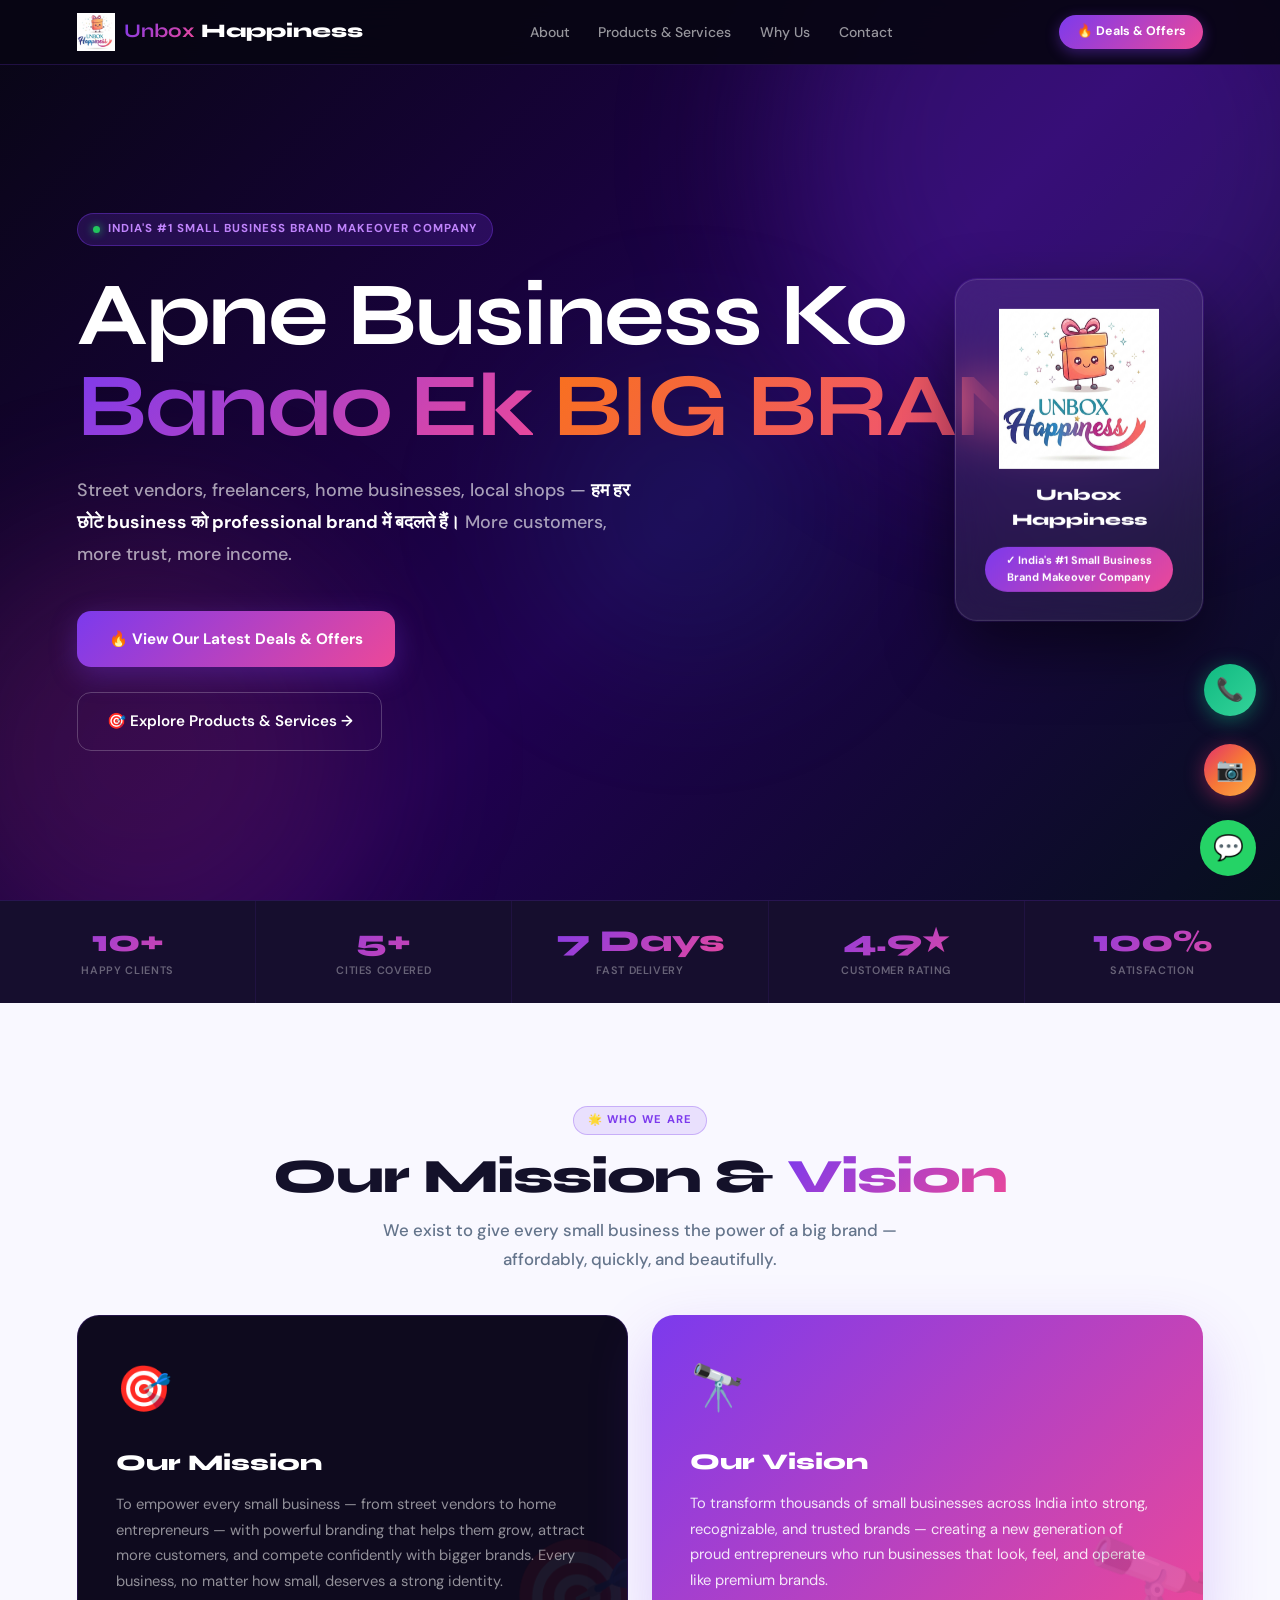
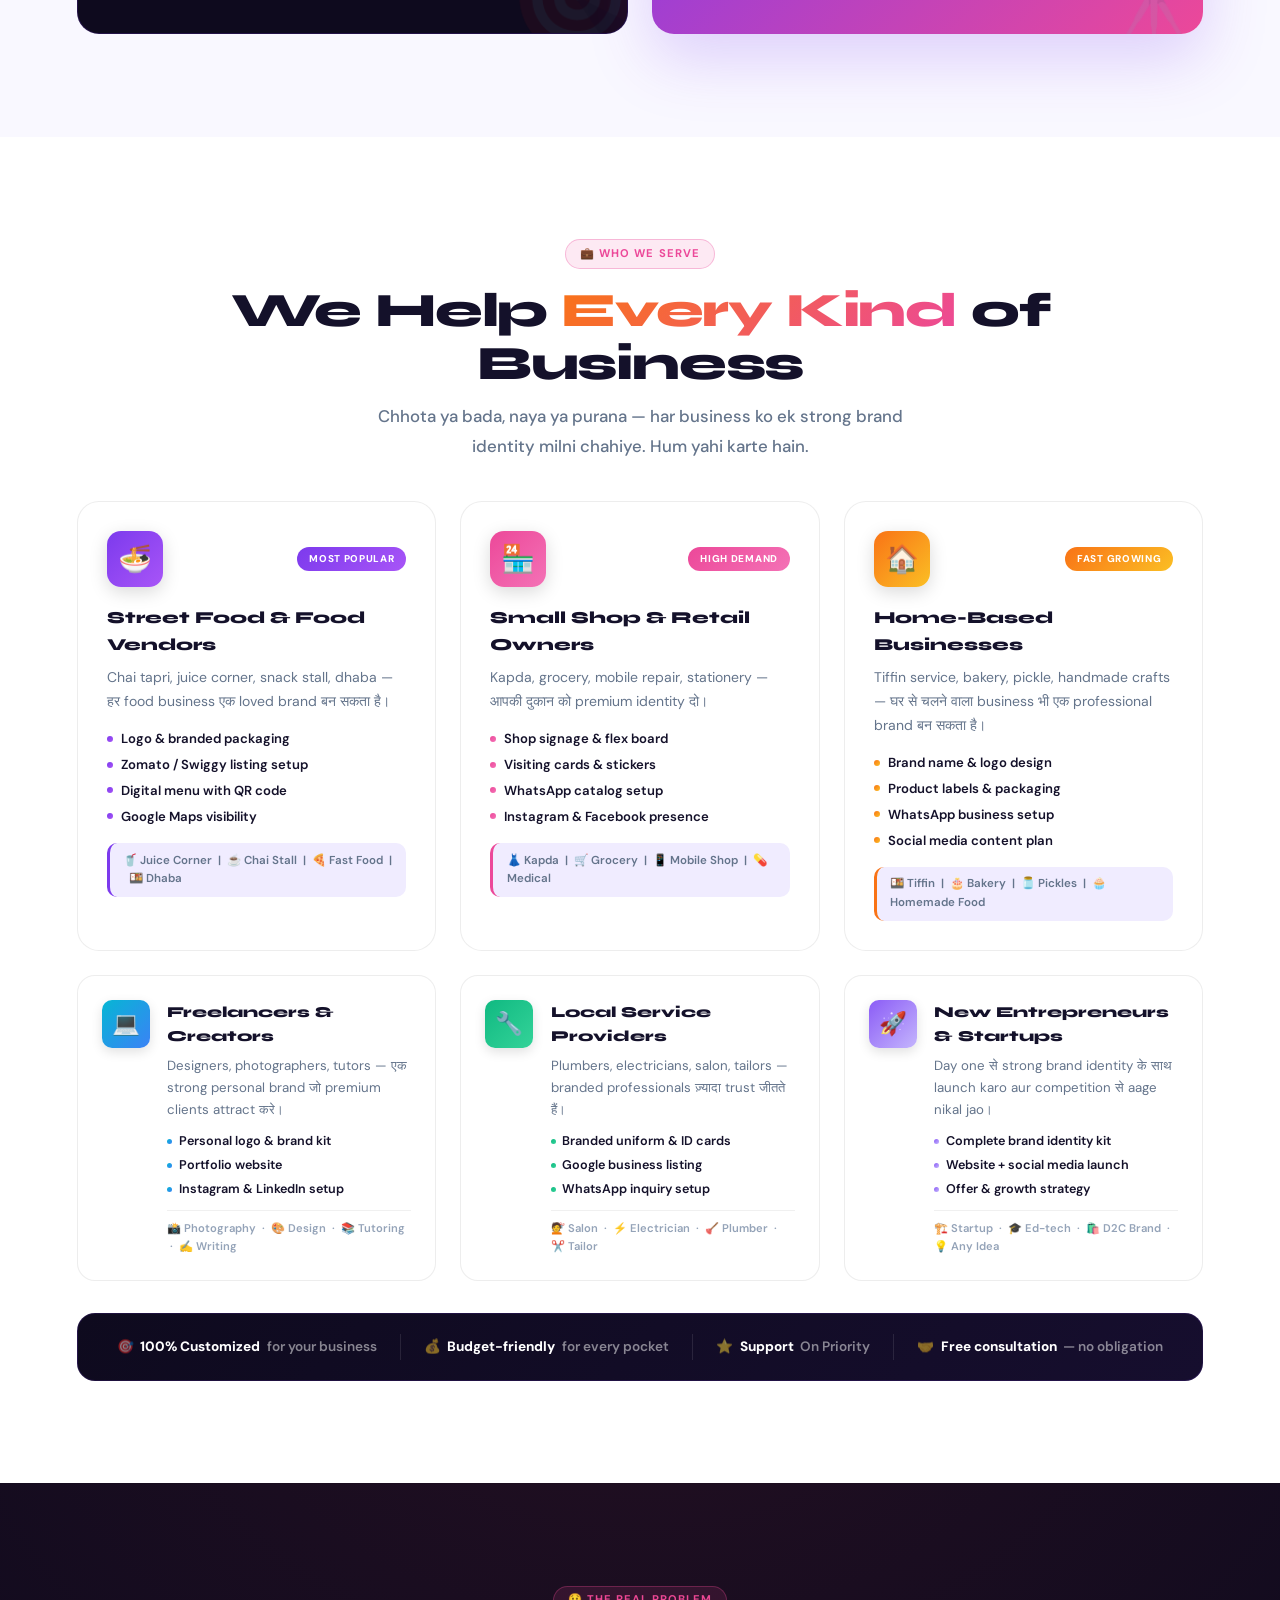
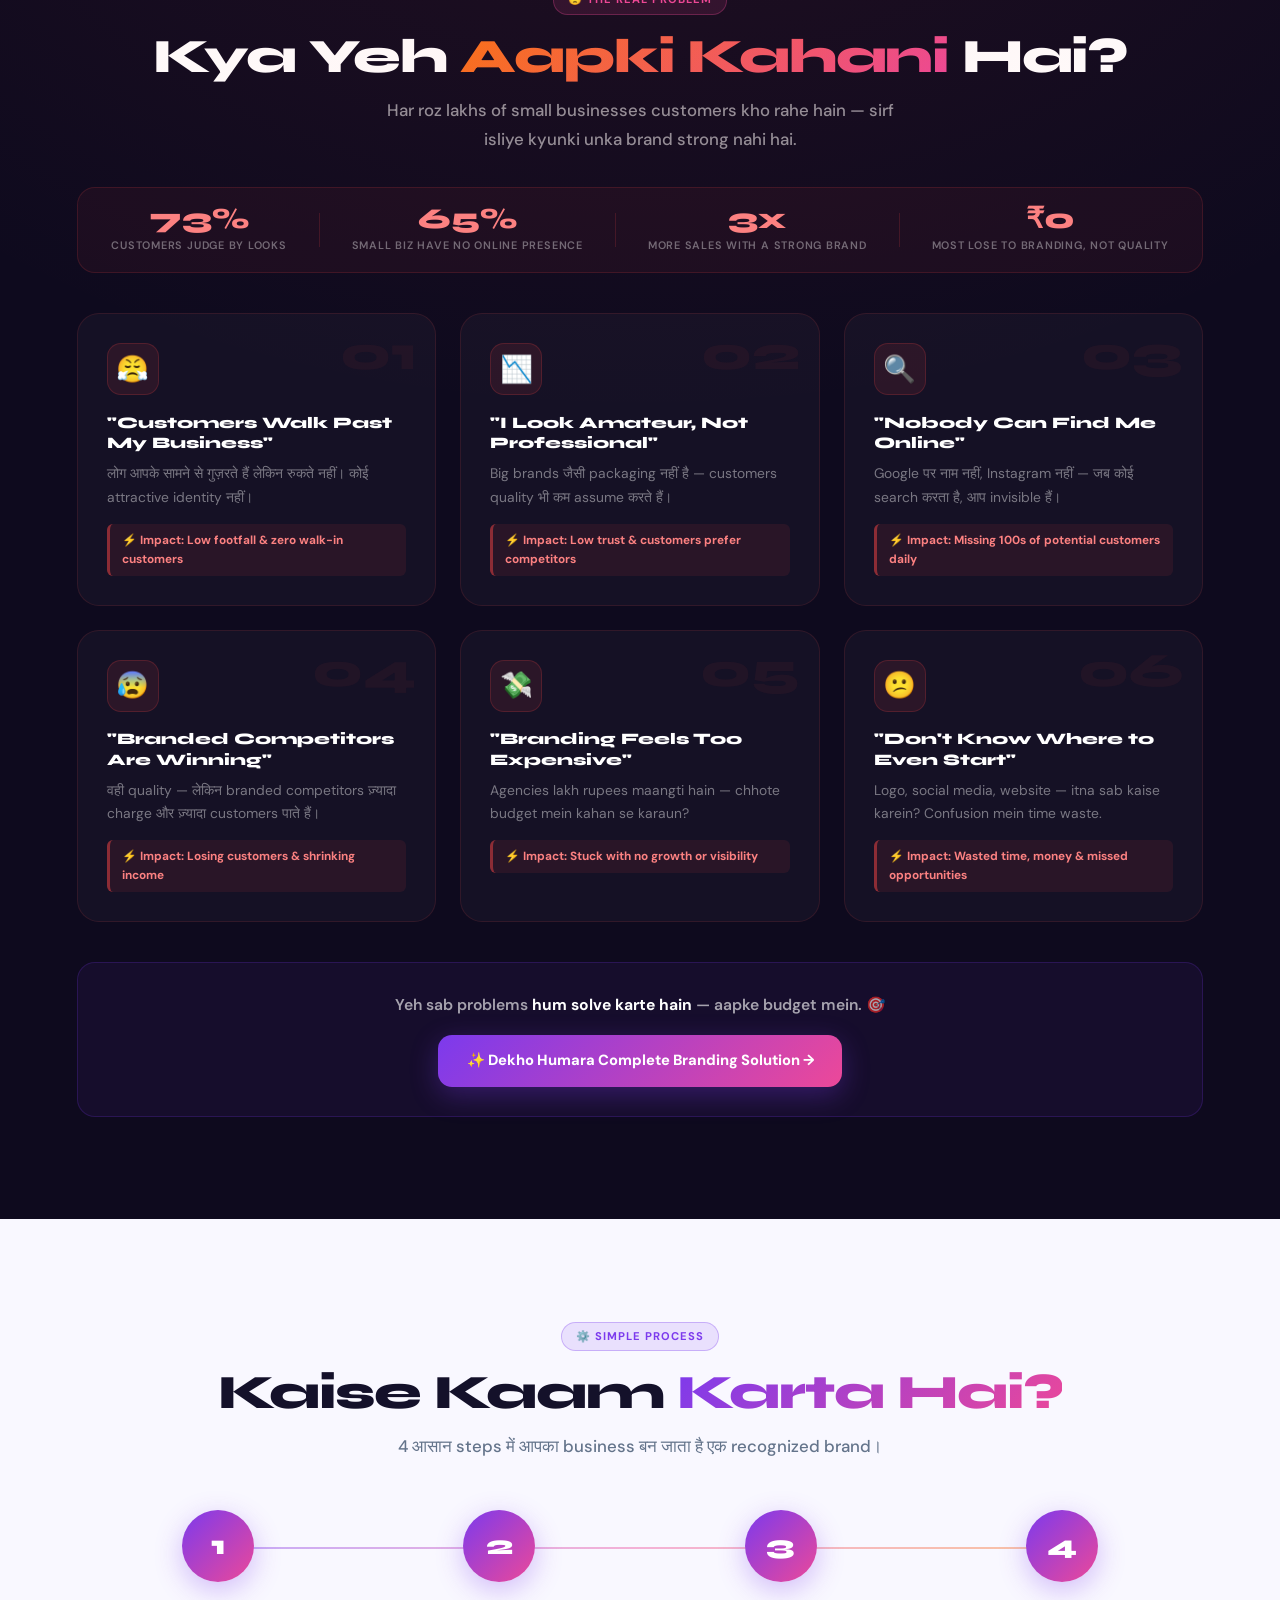
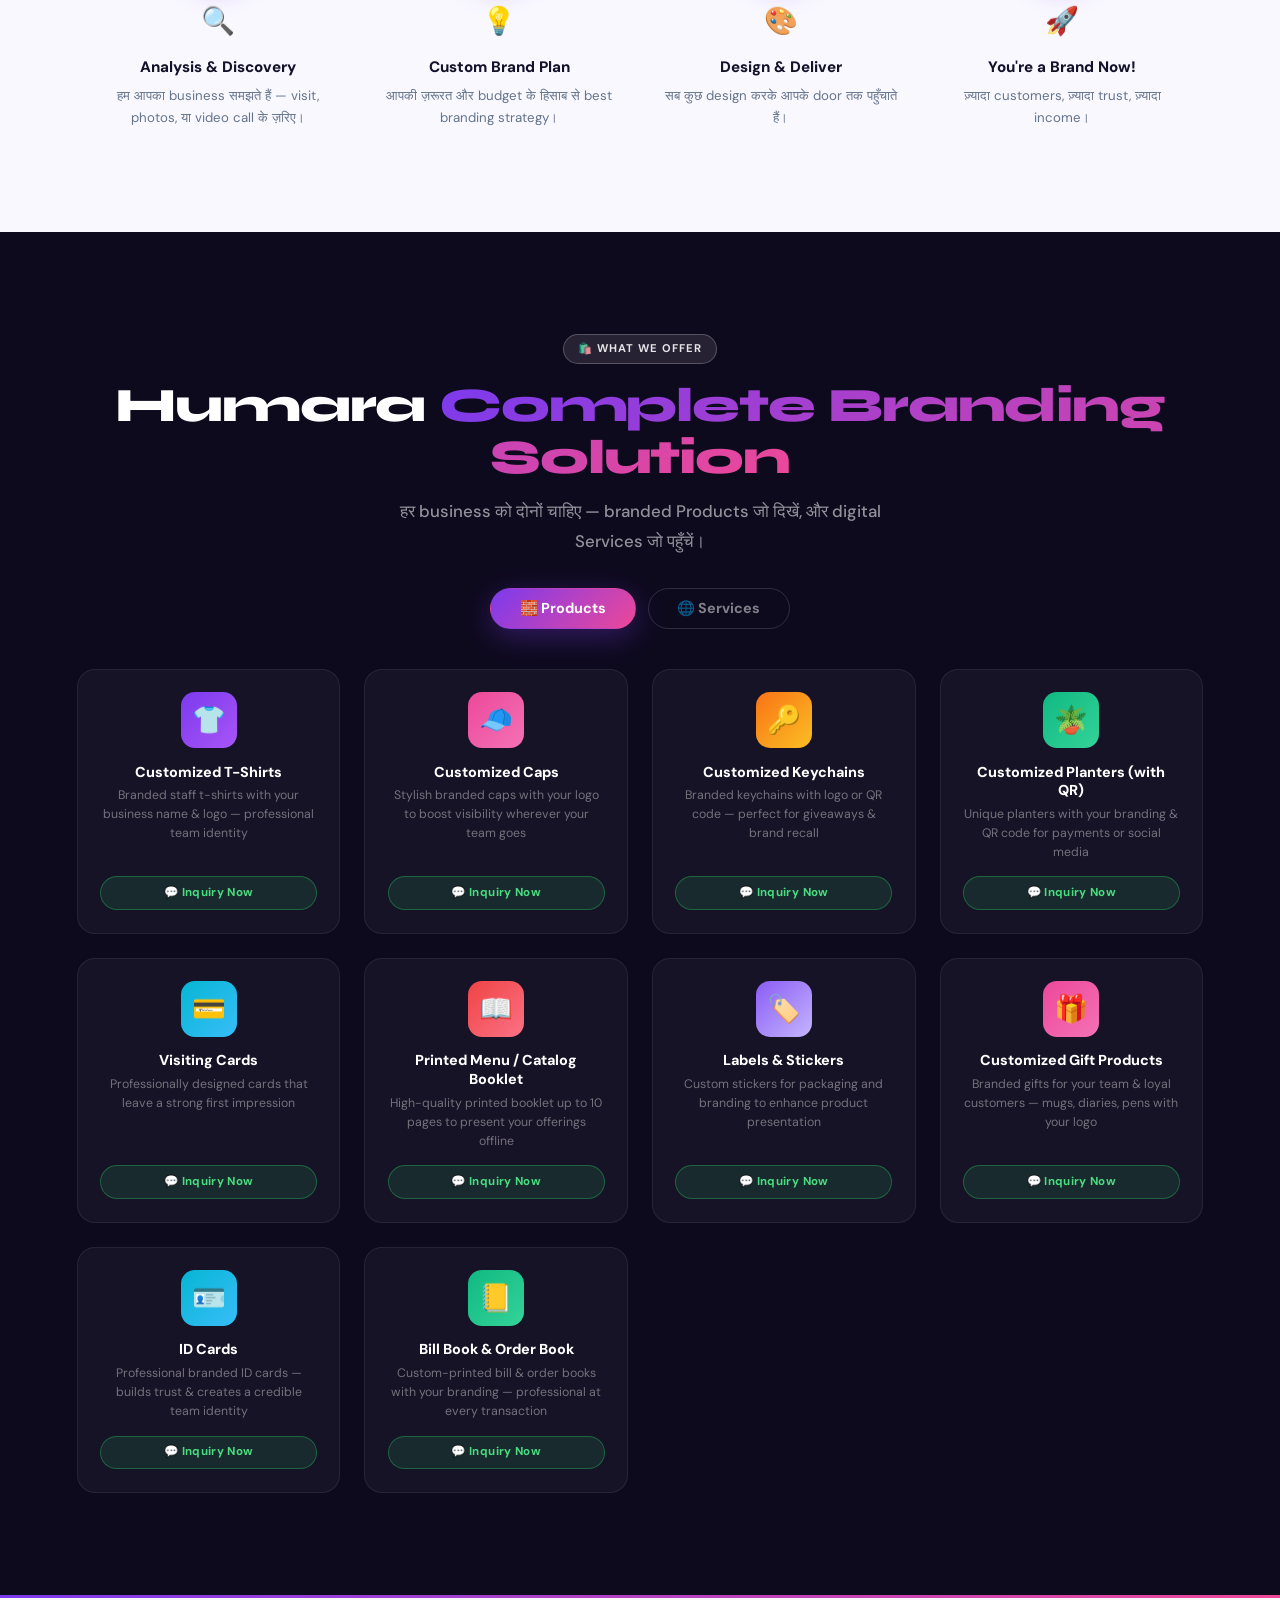
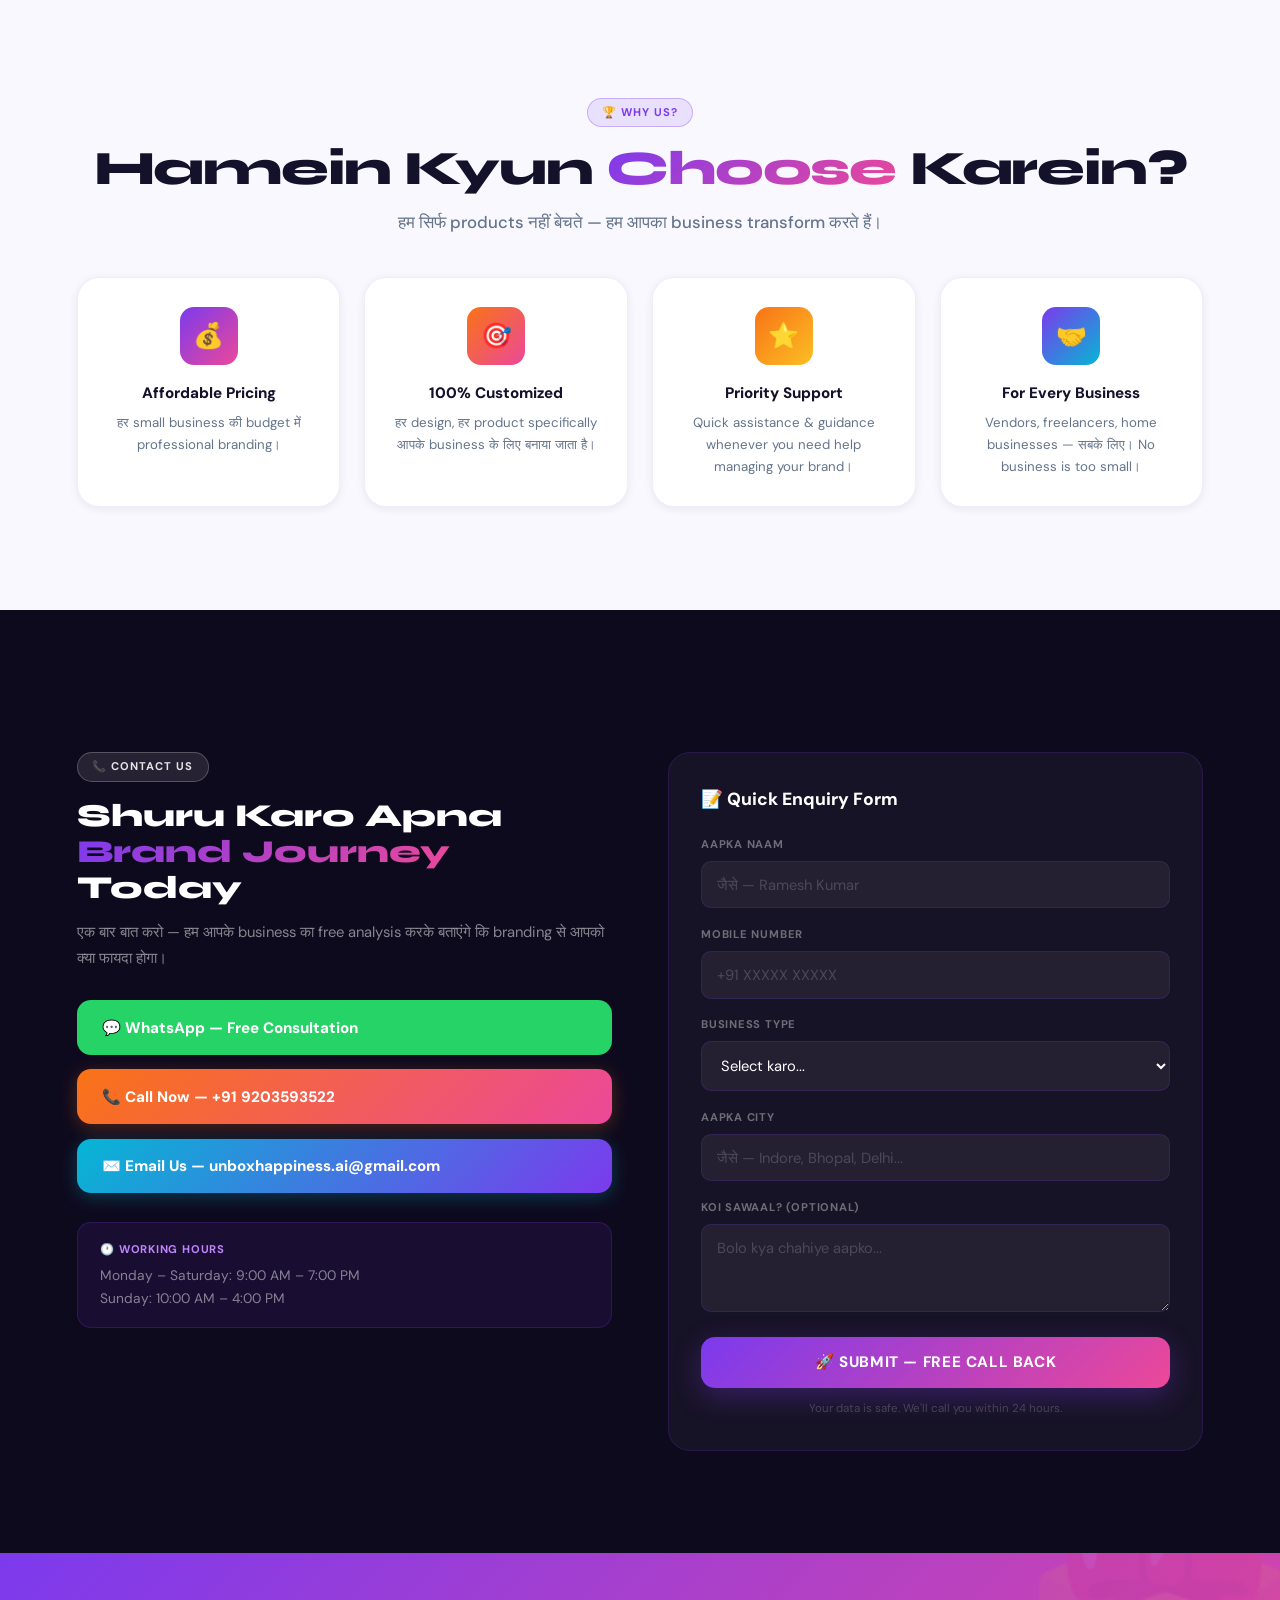
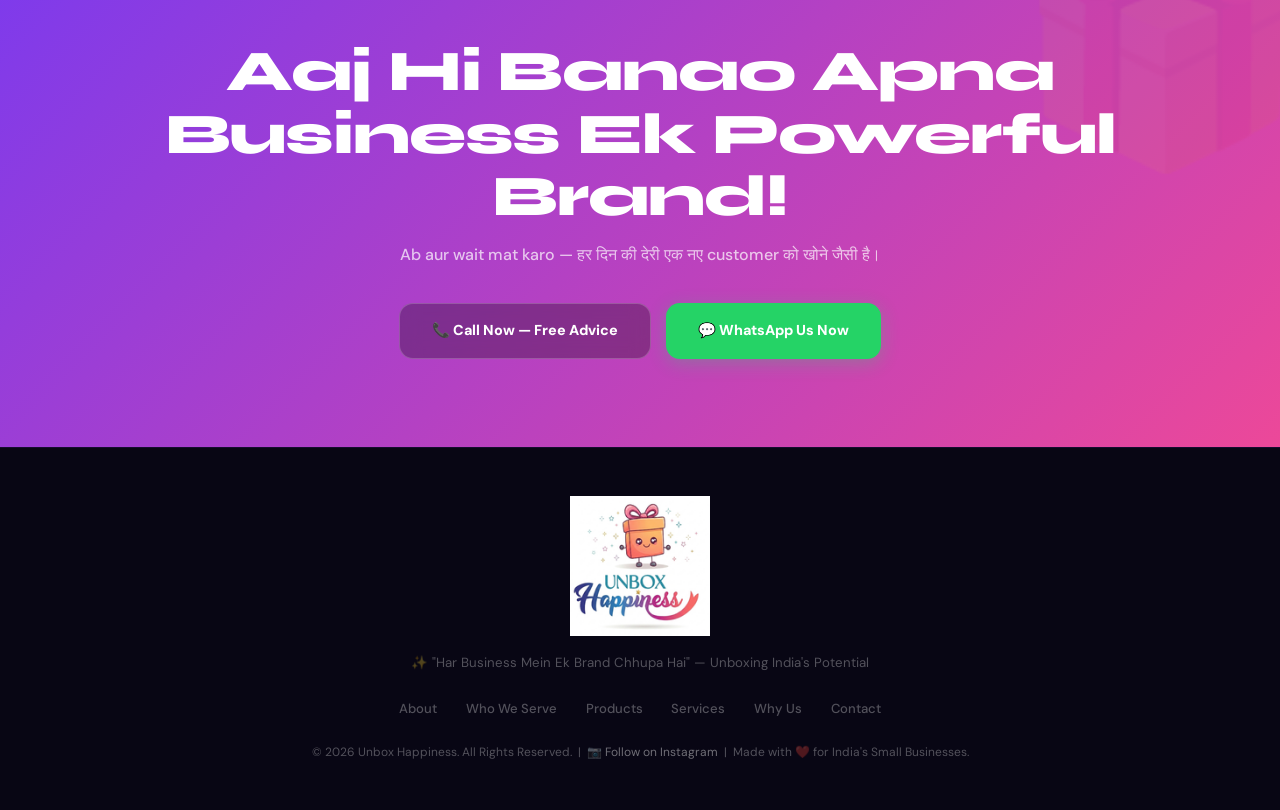
==== commit 7194ff25: "Add files via upload" ====
--- a/index.html
+++ b/index.html
@@ -55,15 +55,12 @@
   </a>
   <ul class="nav-links">
     <li><a href="#mission">About</a></li>
-    <li><a href="#products" onclick="showTab('physical')">Products</a></li>
-    <li><a href="#services" onclick="showTab('digital')">Services</a></li>
+    <li><a href="#offers">Products & Services</a></li>
     <li><a href="#why">Why Us</a></li>
     <li><a href="#contact">Contact</a></li>
   </ul>
   <div class="nav-actions">
-    <a href="https://instagram.com/unboxhappiness.ai" class="nav-ig" target="_blank">📷 Instagram</a>
-    <a href="https://wa.me/919203593522" class="nav-wa" target="_blank">💬 WhatsApp</a>
-    <a href="tel:+919203593522" class="nav-cta">📞 Call Now</a>
+<a href="our-offers.html" class="nav-cta">🔥 Deals & Offers</a>
     <button class="hamburger" id="ham" aria-label="Menu"><span></span><span></span><span></span></button>
   </div>
 </nav>
@@ -78,9 +75,14 @@
   <a href="#why"      onclick="closeMobile()">🏆 Why Us</a>
   <a href="#contact"  onclick="closeMobile()">📞 Contact</a>
   <div class="mobile-btns">
+
+ <!--<div class="hero-btns">
+    <a href="our-offers.html" class="btn-pr">🔥 View Our Latest Deals & Offers</a>
+  </div>-->
+<a href="tel:+919203593522" class="mb-call">📞 Call Now</a>
     <a href="https://instagram.com/unboxhappiness.ai" class="mb-ig" target="_blank">📷 Instagram</a>
     <a href="https://wa.me/919203593522" class="mb-wa" target="_blank">💬 WhatsApp</a>
-    <a href="tel:+919203593522" class="mb-call">📞 Call Now</a>
+    
   </div>
 </div>
 
@@ -359,10 +361,14 @@
   </p>
 </footer>
 
+
+<a href="tel:+919203593522" class="float-call" title="Call Now"> 📞 </a>
 <a href="https://wa.me/919203593522?text=Mujhe%20Brand%20Transformation%20chahiye" class="float-wa" target="_blank" title="Chat on WhatsApp">💬</a>
 <a href="https://instagram.com/unboxhappiness.ai" class="float-ig" target="_blank" title="Follow on Instagram">📷</a>
 <div class="toast" id="toast">✅ Opening WhatsApp...</div>
 
+
+
 <script src="script.js"></script>
 </body>
 </html>
--- a/style.css
+++ b/style.css
@@ -300,6 +300,29 @@
 .float-wa{position:fixed;bottom:1.5rem;right:1.5rem;z-index:998;background:#25D366;color:#fff;width:56px;height:56px;border-radius:50%;display:flex;align-items:center;justify-content:center;font-size:1.55rem;text-decoration:none;animation:pulse-wa 2.2s ease infinite;}
 .toast{position:fixed;bottom:5rem;right:1.5rem;z-index:9999;background:var(--bg-dark2);color:#fff;padding:0.85rem 1.4rem;border-radius:var(--r-md);border-left:4px solid var(--purple);font-size:0.85rem;font-weight:700;transform:translateY(80px);opacity:0;transition:all .4s cubic-bezier(0.34,1.56,0.64,1);}
 .toast.show{transform:translateY(0);opacity:1;}
+.float-call{
+  position:fixed;
+  bottom:11.5rem;
+  right:1.5rem;
+  z-index:997;
+  width:52px;
+  height:52px;
+  border-radius:50%;
+  background:linear-gradient(135deg,#10B981,#34D399);
+  color:#fff;
+  display:flex;
+  align-items:center;
+  justify-content:center;
+  font-size:1.4rem;
+  text-decoration:none;
+  box-shadow:0 4px 20px rgba(16,185,129,.45);
+  transition:transform .2s,box-shadow .2s;
+}
+
+.float-call:hover{
+  transform:scale(1.1);
+  box-shadow:0 6px 28px rgba(16,185,129,.6);
+}
 
 /* ═══ RESPONSIVE ≤1024px ═══ */
 @media(max-width:1024px){
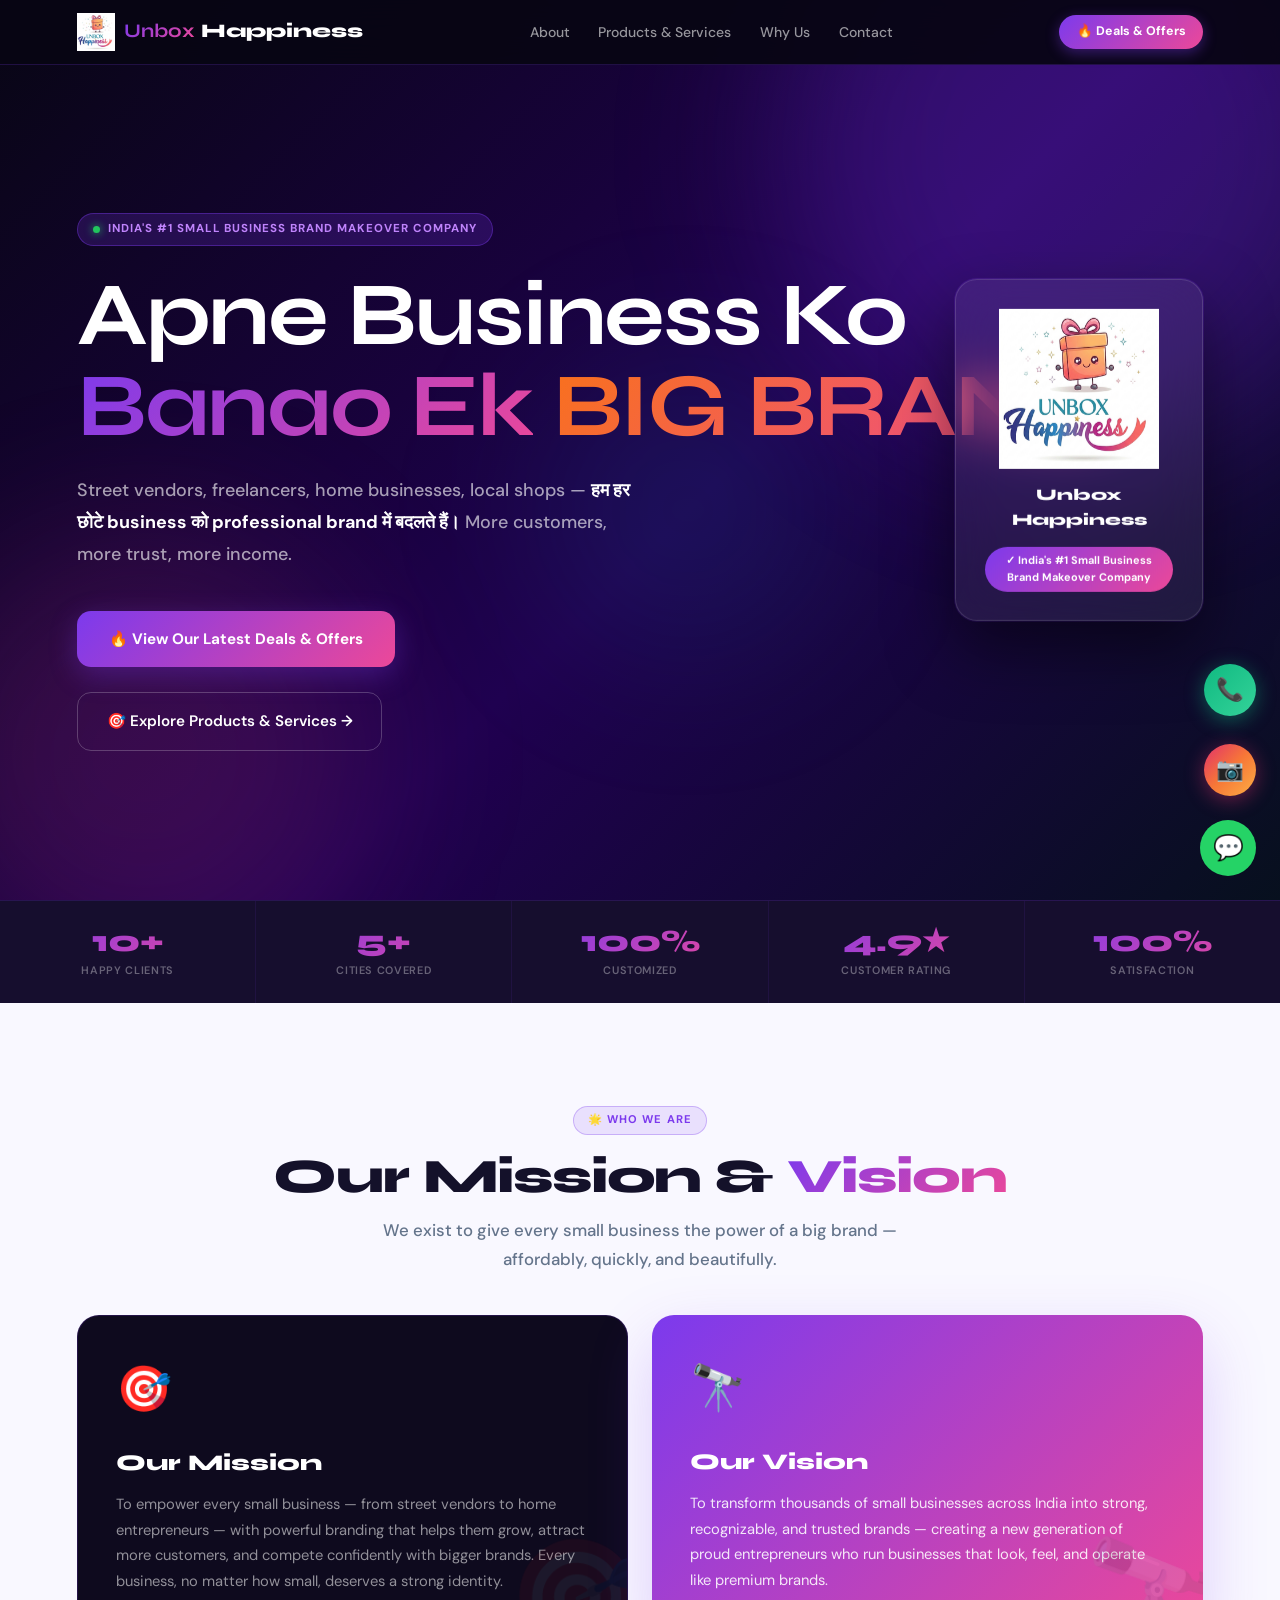
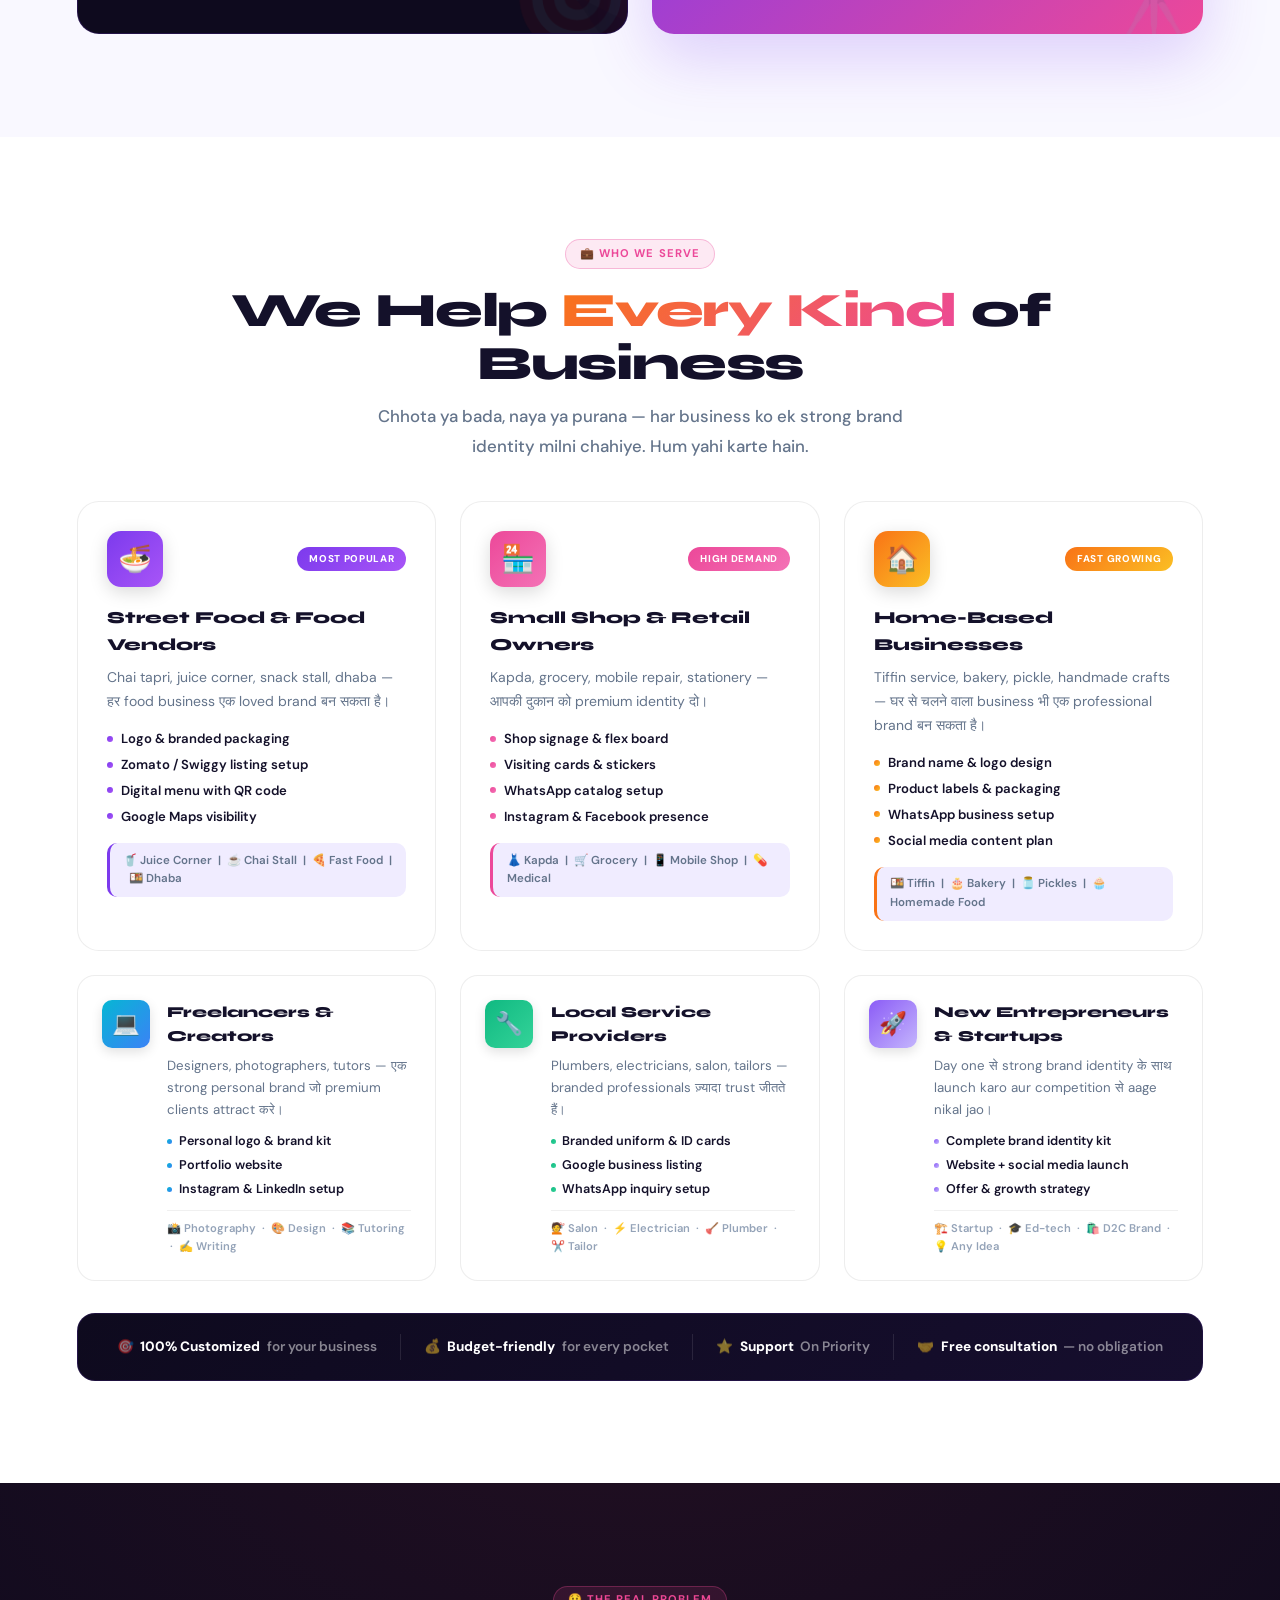
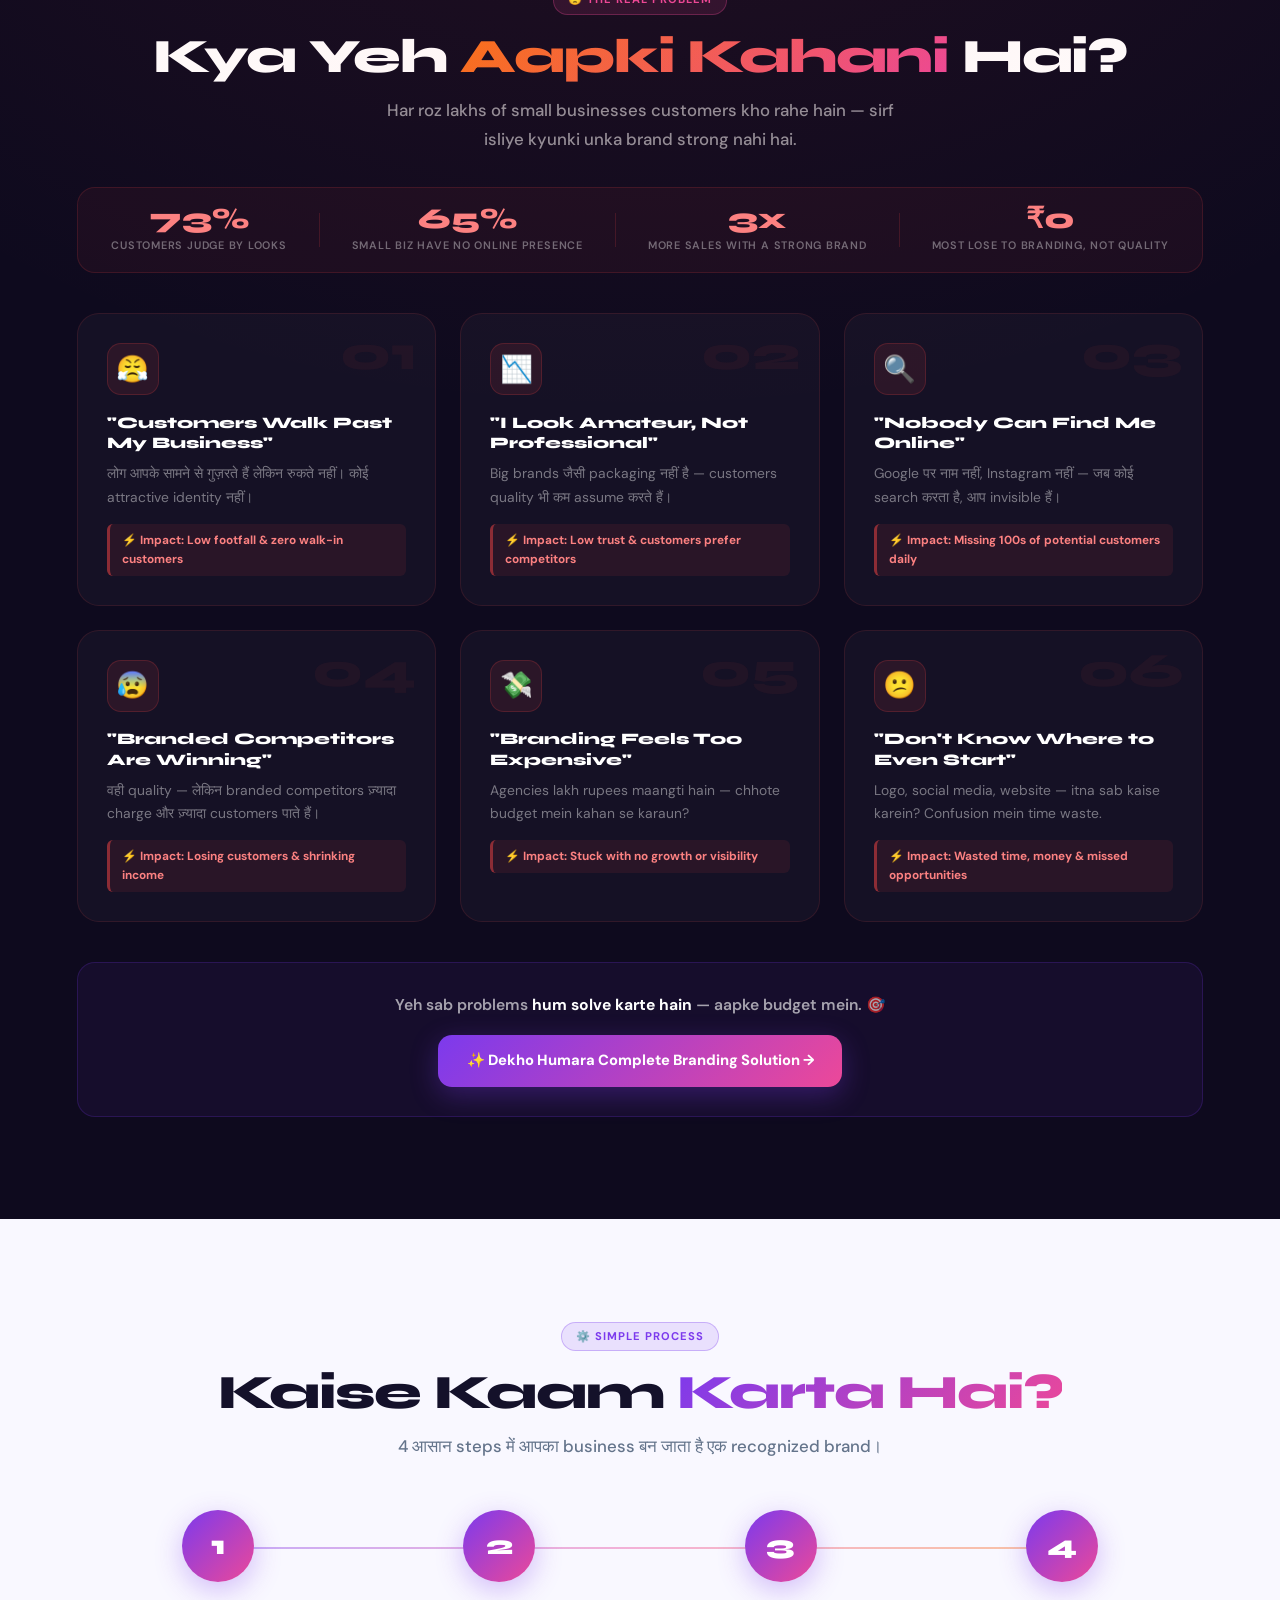
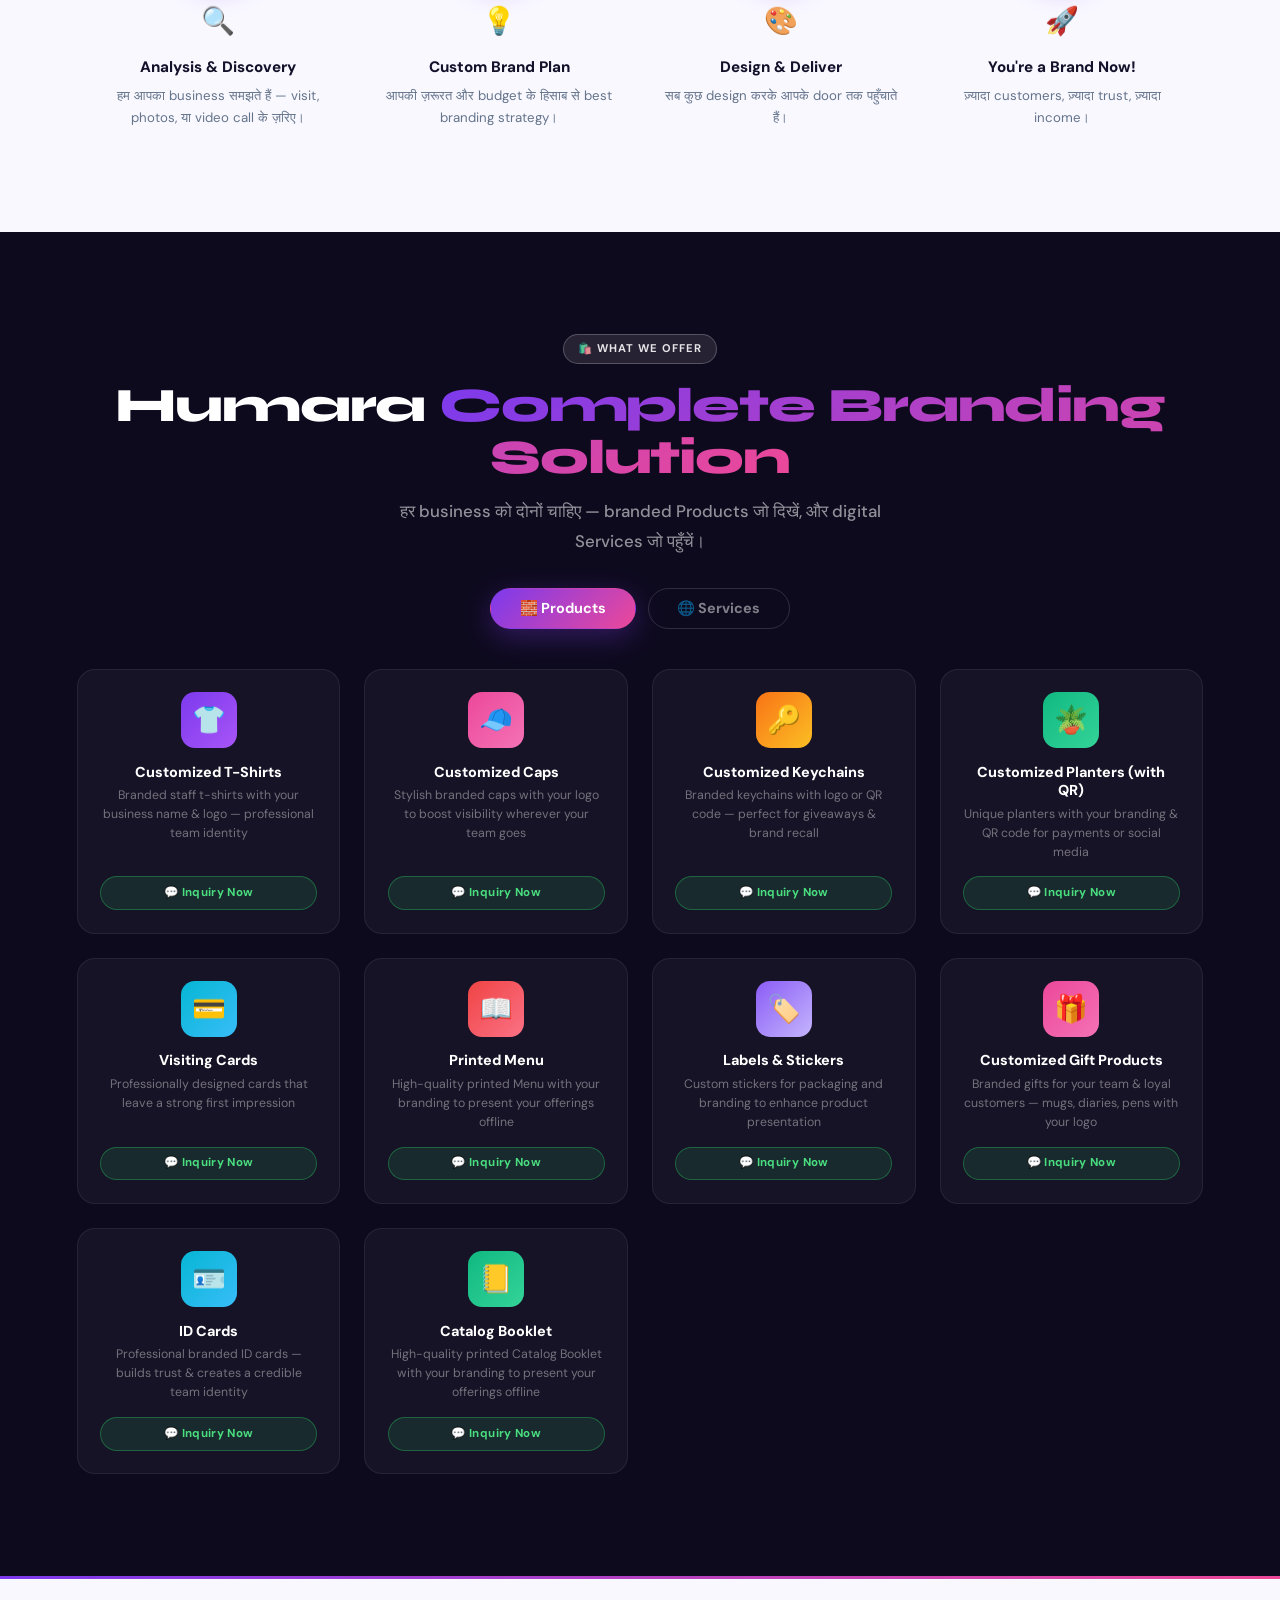
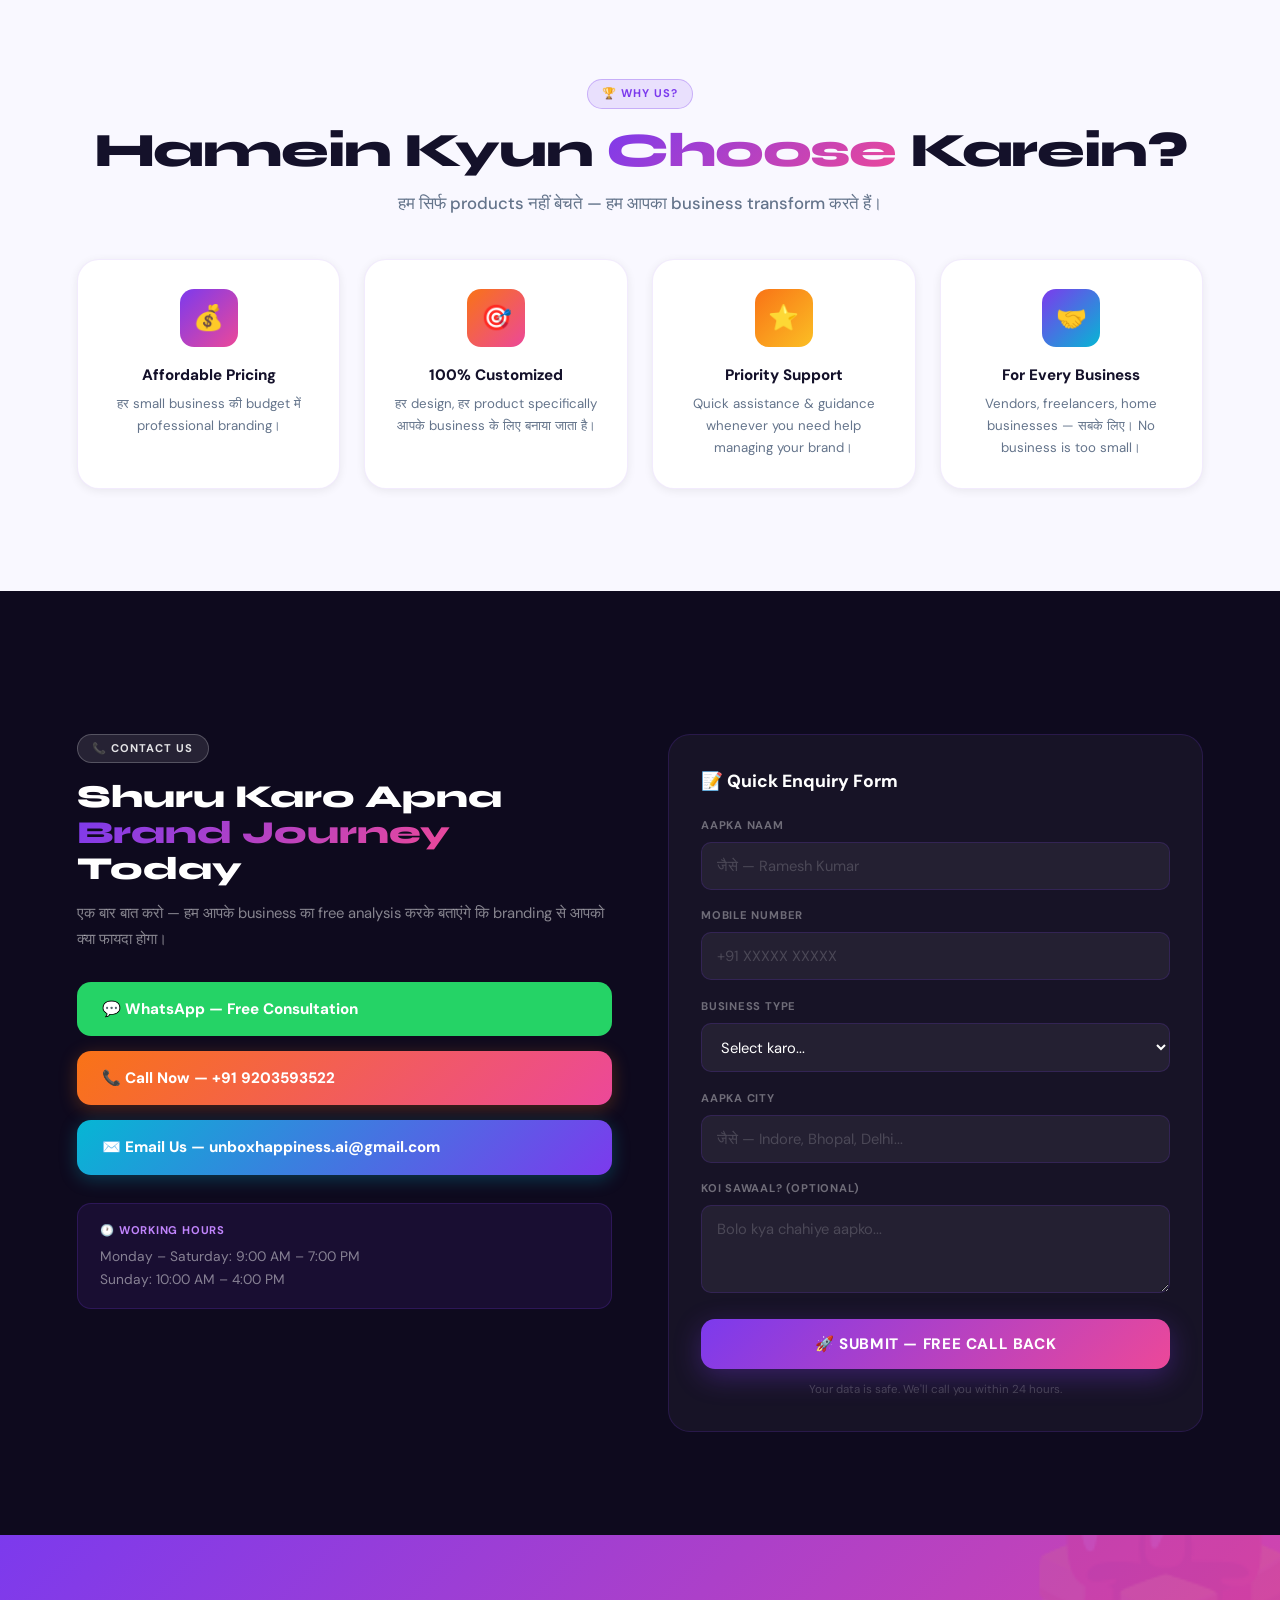
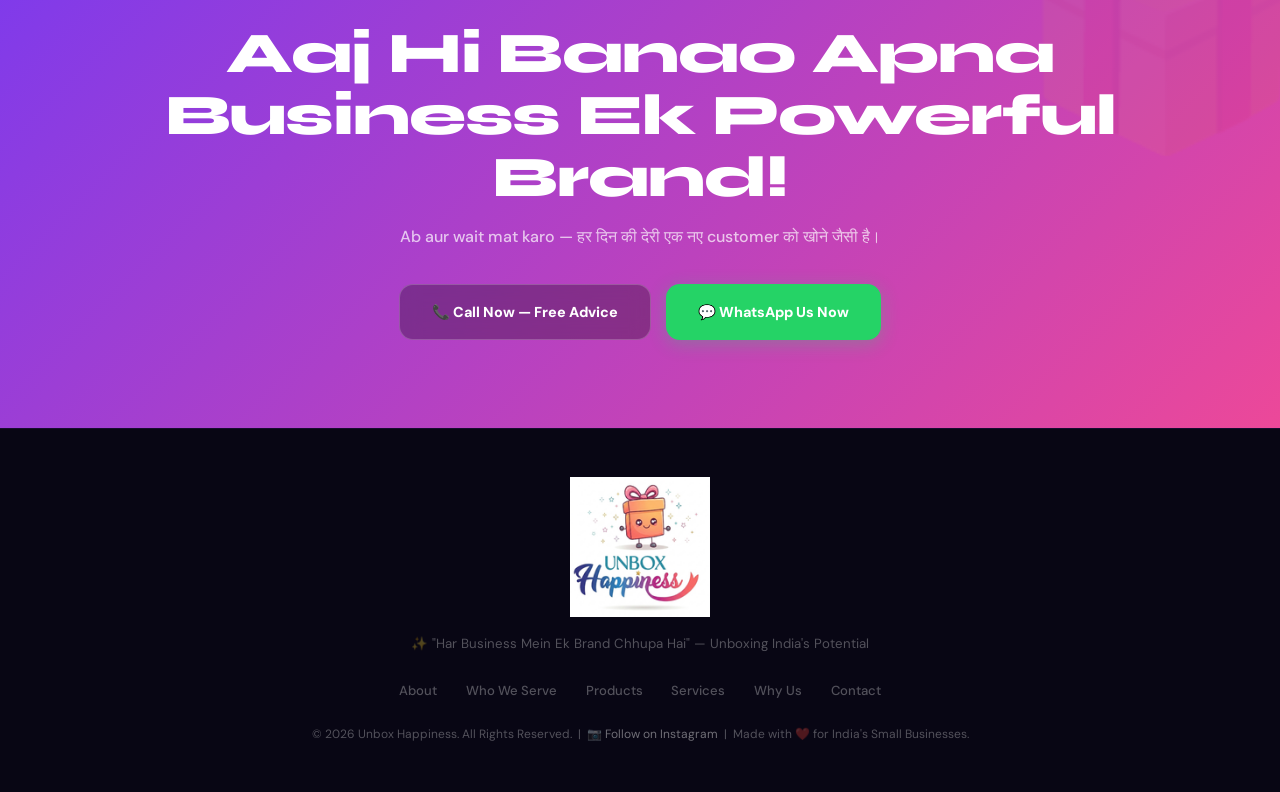
==== commit a668043e: "Add files via upload" ====
--- a/index.html
+++ b/index.html
@@ -70,8 +70,7 @@
   <a href="#mission"  onclick="closeMobile()">🌟 About Us</a>
   <a href="#audience" onclick="closeMobile()">💼 Who We Serve</a>
   <a href="#problem"  onclick="closeMobile()">😟 The Problem</a>
-  <a href="#products" onclick="showTab('physical');closeMobile()">🧱 Products</a>
-  <a href="#services" onclick="showTab('digital');closeMobile()">🌐 Services</a>
+  <a href="#offers"   onclick="closeMobile()">🧱 Products & Services</a>
   <a href="#why"      onclick="closeMobile()">🏆 Why Us</a>
   <a href="#contact"  onclick="closeMobile()">📞 Contact</a>
   <div class="mobile-btns">
@@ -113,7 +112,7 @@
 <div class="stats-bar">
   <div class="sbi"><div class="sn">10+</div><p>Happy Clients</p></div>
   <div class="sbi"><div class="sn">5+</div><p>Cities Covered</p></div>
-  <div class="sbi"><div class="sn">7 Days</div><p>Fast Delivery</p></div>
+  <div class="sbi"><div class="sn">100%</div><p>Customized</p></div>
   <div class="sbi"><div class="sn">4.9★</div><p>Customer Rating</p></div>
   <div class="sbi"><div class="sn">100%</div><p>Satisfaction</p></div>
 </div>
@@ -259,11 +258,12 @@
     <div class="offer-card"><div class="oi oc3">🔑</div><h4>Customized Keychains</h4><p>Branded keychains with logo or QR code — perfect for giveaways &amp; brand recall</p><a href="https://wa.me/919203593522?text=Hello%2C%20I%20want%20inquiry%20about%20Customized%20Keychains" target="_blank" class="btn-inquiry">💬 Inquiry Now</a></div>
     <div class="offer-card"><div class="oi oc4">🪴</div><h4>Customized Planters (with QR)</h4><p>Unique planters with your branding &amp; QR code for payments or social media</p><a href="https://wa.me/919203593522?text=Hello%2C%20I%20want%20inquiry%20about%20Customized%20Planters" target="_blank" class="btn-inquiry">💬 Inquiry Now</a></div>
     <div class="offer-card"><div class="oi oc5">💳</div><h4>Visiting Cards</h4><p>Professionally designed cards that leave a strong first impression</p><a href="https://wa.me/919203593522?text=Hello%2C%20I%20want%20inquiry%20about%20Visiting%20Cards" target="_blank" class="btn-inquiry">💬 Inquiry Now</a></div>
-    <div class="offer-card"><div class="oi oc6">📖</div><h4>Printed Menu / Catalog Booklet</h4><p>High-quality printed booklet up to 10 pages to present your offerings offline</p><a href="https://wa.me/919203593522?text=Hello%2C%20I%20want%20inquiry%20about%20Printed%20Menu%20or%20Catalog%20Booklet" target="_blank" class="btn-inquiry">💬 Inquiry Now</a></div>
+ <div class="offer-card"><div class="oi oc6">📖</div><h4>Printed Menu</h4><p>High-quality printed Menu with your branding to present your offerings offline</p><a href="https://wa.me/919203593522?text=Hello%2C%20I%20want%20inquiry%20about%20Printed%20Menu%20or%20Catalog%20Booklet" target="_blank" class="btn-inquiry">💬 Inquiry Now</a></div>
     <div class="offer-card"><div class="oi oc7">🏷️</div><h4>Labels &amp; Stickers</h4><p>Custom stickers for packaging and branding to enhance product presentation</p><a href="https://wa.me/919203593522?text=Hello%2C%20I%20want%20inquiry%20about%20Labels%20and%20Stickers" target="_blank" class="btn-inquiry">💬 Inquiry Now</a></div>
     <div class="offer-card"><div class="oi oc2">🎁</div><h4>Customized Gift Products</h4><p>Branded gifts for your team &amp; loyal customers — mugs, diaries, pens with your logo</p><a href="https://wa.me/919203593522?text=Hello%2C%20I%20want%20inquiry%20about%20Customized%20Gift%20Products" target="_blank" class="btn-inquiry">💬 Inquiry Now</a></div>
     <div class="offer-card"><div class="oi oc5">🪪</div><h4>ID Cards</h4><p>Professional branded ID cards — builds trust &amp; creates a credible team identity</p><a href="https://wa.me/919203593522?text=Hello%2C%20I%20want%20inquiry%20about%20ID%20Cards" target="_blank" class="btn-inquiry">💬 Inquiry Now</a></div>
-    <div class="offer-card"><div class="oi oc4">📒</div><h4>Bill Book &amp; Order Book</h4><p>Custom-printed bill &amp; order books with your branding — professional at every transaction</p><a href="https://wa.me/919203593522?text=Hello%2C%20I%20want%20inquiry%20about%20Bill%20Book%20and%20Order%20Book" target="_blank" class="btn-inquiry">💬 Inquiry Now</a></div>
+  
+  <div class="offer-card"><div class="oi oc4">📒</div><h4> Catalog Booklet</h4><p>High-quality printed Catalog Booklet with your branding to present your offerings offline</p><a href="https://wa.me/919203593522?text=Hello%2C%20I%20want%20inquiry%20about%20Bill%20Book%20and%20Order%20Book" target="_blank" class="btn-inquiry">💬 Inquiry Now</a></div>
    
   </div>
 
@@ -271,20 +271,27 @@
   <div id="services"></div>
   <div class="offer-panel" id="panel-digital">
     <div class="offer-card"><div class="oi oc1">📇</div><h4>Digital Business Card</h4><p>Smart, shareable card with contact details, social links &amp; instant customer access</p><a href="https://wa.me/919203593522?text=Hello%2C%20I%20want%20inquiry%20about%20Digital%20Business%20Card" target="_blank" class="btn-inquiry">💬 Inquiry Now</a></div>
-    <div class="offer-card"><div class="oi oc2">🎨</div><h4>Logo &amp; Brand Identity</h4><p>Memorable logo with consistent color palette &amp; visual style — premium &amp; trustworthy</p><a href="https://wa.me/919203593522?text=Hello%2C%20I%20want%20inquiry%20about%20Logo%20and%20Brand%20Identity" target="_blank" class="btn-inquiry">💬 Inquiry Now</a></div>
-    <div class="offer-card"><div class="oi oc5">📍</div><h4>Google Business &amp; Reviews</h4><p>Complete Google Maps &amp; Search setup with a structured review-generation system</p><a href="https://wa.me/919203593522?text=Hello%2C%20I%20want%20inquiry%20about%20Google%20Business%20and%20Reviews" target="_blank" class="btn-inquiry">💬 Inquiry Now</a></div>
-    <div class="offer-card"><div class="oi oc2">📸</div><h4>Social Media Setup</h4><p>Professional Instagram &amp; Facebook profiles with branded bio — trusted &amp; ready</p><a href="https://wa.me/919203593522?text=Hello%2C%20I%20want%20inquiry%20about%20Social%20Media%20Setup" target="_blank" class="btn-inquiry">💬 Inquiry Now</a></div>
-    <div class="offer-card"><div class="oi oc6">🗓️</div><h4>Social Media Content</h4><p>15–30 day content plan with themes, schedule &amp; ready-to-post designs</p><a href="https://wa.me/919203593522?text=Hello%2C%20I%20want%20inquiry%20about%20Social%20Media%20Content" target="_blank" class="btn-inquiry">💬 Inquiry Now</a></div>
-    <div class="offer-card"><div class="oi oc3">💡</div><h4>Offer &amp; Promotion Strategy</h4><p>Plan what offers to run, when and how — to attract customers &amp; increase sales</p><a href="https://wa.me/919203593522?text=Hello%2C%20I%20want%20inquiry%20about%20Offer%20and%20Promotion%20Strategy" target="_blank" class="btn-inquiry">💬 Inquiry Now</a></div>
-    <div class="offer-card"><div class="oi oc4">🎊</div><h4>Festival &amp; Seasonal Content</h4><p>Festival posts, promotional offers &amp; engagement creatives all year round</p><a href="https://wa.me/919203593522?text=Hello%2C%20I%20want%20inquiry%20about%20Festival%20and%20Seasonal%20Content" target="_blank" class="btn-inquiry">💬 Inquiry Now</a></div>
-    <div class="offer-card"><div class="oi oc7">📋</div><h4>Digital Menu / Catalog</h4><p>Mobile-friendly catalog to showcase your products/services and boost inquiries</p><a href="https://wa.me/919203593522?text=Hello%2C%20I%20want%20inquiry%20about%20Digital%20Menu%20or%20Catalog" target="_blank" class="btn-inquiry">💬 Inquiry Now</a></div>
-    <div class="offer-card"><div class="oi oc8">🛒</div><h4>Online Platform Listings</h4><p>Professional setup on Zomato, Swiggy &amp; Justdial to increase visibility &amp; orders</p><a href="https://wa.me/919203593522?text=Hello%2C%20I%20want%20inquiry%20about%20Online%20Platform%20Listings" target="_blank" class="btn-inquiry">💬 Inquiry Now</a></div>
+    <div class="offer-card"><div class="oi oc2">🎨</div><h4>Logo &amp; Lable Design</h4><p>Memorable logo & Lable Design with consistent color palette &amp; visual style — premium &amp; trustworthy</p><a href="https://wa.me/919203593522?text=Hello%2C%20I%20want%20inquiry%20about%20Logo%20and%20Brand%20Identity" target="_blank" class="btn-inquiry">💬 Inquiry Now</a></div>
+    <div class="offer-card"><div class="oi oc5">📍</div><h4>Google Business Setup</h4><p>Complete Google Maps &amp; Search setup with a structured review-generation system</p><a href="https://wa.me/919203593522?text=Hello%2C%20I%20want%20inquiry%20about%20Google%20Business%20and%20Reviews" target="_blank" class="btn-inquiry">💬 Inquiry Now</a></div>
     <div class="offer-card"><div class="oi oc4">💬</div><h4>WhatsApp Business + Automation</h4><p>Auto-replies, catalog, WhatsApp Flows — lead handling &amp; quick follow-ups</p><a href="https://wa.me/919203593522?text=Hello%2C%20I%20want%20inquiry%20about%20WhatsApp%20Business%20and%20Automation" target="_blank" class="btn-inquiry">💬 Inquiry Now</a></div>
-    <div class="offer-card"><div class="oi oc1">🌐</div><h4>Business Website</h4><p>Modern website with inquiry form, click-to-call &amp; WhatsApp integration</p><a href="https://wa.me/919203593522?text=Hello%2C%20I%20want%20inquiry%20about%20Business%20Website" target="_blank" class="btn-inquiry">💬 Inquiry Now</a></div>
-    <div class="offer-card"><div class="oi oc5">✉️</div><h4>Email &amp; WhatsApp Flyers</h4><p>Custom-designed templates &amp; flyers to promote your business &amp; offers</p><a href="https://wa.me/919203593522?text=Hello%2C%20I%20want%20inquiry%20about%20Email%20and%20WhatsApp%20Flyers" target="_blank" class="btn-inquiry">💬 Inquiry Now</a></div>
-    <div class="offer-card"><div class="oi oc6">📊</div><h4>Analytics &amp; Lead Tracking</h4><p>Track inquiries from calls, WhatsApp clicks &amp; website forms — know what works</p><a href="https://wa.me/919203593522?text=Hello%2C%20I%20want%20inquiry%20about%20Analytics%20and%20Lead%20Tracking" target="_blank" class="btn-inquiry">💬 Inquiry Now</a></div>
-    <div class="offer-card"><div class="oi oc3">🖥️</div><h4>Virtual Meeting Setup</h4><p>Professional online meeting setup for your marketing &amp; remote team — Zoom &amp; Meet</p><a href="https://wa.me/919203593522?text=Hello%2C%20I%20want%20inquiry%20about%20Virtual%20Meeting%20Setup" target="_blank" class="btn-inquiry">💬 Inquiry Now</a></div>
-    <div class="offer-card"><div class="oi oc4">📦</div><h4>Inventory &amp; Sales Software</h4><p>Manage stock, track sales, generate bills &amp; monitor performance daily</p><a href="https://wa.me/919203593522?text=Hello%2C%20I%20want%20inquiry%20about%20Inventory%20and%20Sales%20Software" target="_blank" class="btn-inquiry">💬 Inquiry Now</a></div>
+   
+ 
+    <div class="offer-card"><div class="oi oc3">💡</div><h4>Business Automation Tools</h4><p>Smart tools and automation solutions to manage customer inquiries, responses, follow-ups, and daily business tasks more efficiently.</p><a href="https://wa.me/919203593522?text=Hello%2C%20I%20want%20inquiry%20about%20Offer%20and%20Promotion%20Strategy" target="_blank" class="btn-inquiry">💬 Inquiry Now</a></div>
+    <div class="offer-card"><div class="oi oc4">🎊</div><h4>Reels Creation</h4><p>Engaging short reels for Instagram and social media to promote your business, attract customers, and increase brand visibility online.</p><a href="https://wa.me/919203593522?text=Hello%2C%20I%20want%20inquiry%20about%20Festival%20and%20Seasonal%20Content" target="_blank" class="btn-inquiry">💬 Inquiry Now</a></div>
+   <div class="offer-card"><div class="oi oc1">🌐</div><h4>Business Website</h4><p>Modern mobile-friendly website with inquiry form, click-to-call button, WhatsApp, and Instagram integration.</p><a href="https://wa.me/919203593522?text=Hello%2C%20I%20want%20inquiry%20about%20Business%20Website" target="_blank" class="btn-inquiry">💬 Inquiry Now</a></div>
+   <div class="offer-card"><div class="oi oc3">🖥️</div><h4>Virtual Meeting Setup</h4><p>Professional online meeting setup for your marketing &amp; remote team — Zoom &amp; Meet</p><a href="https://wa.me/919203593522?text=Hello%2C%20I%20want%20inquiry%20about%20Virtual%20Meeting%20Setup" target="_blank" class="btn-inquiry">💬 Inquiry Now</a></div>  
+
+  <div class="offer-card"><div class="oi oc7">📋</div><h4>Digital Menu & Catalog</h4><p>Mobile-friendly digital menu and professional catalog with your branding to showcase your products/services, pricing, and business details in an attractive and easy-to-share format.</p><a href="https://wa.me/919203593522?text=Hello%2C%20I%20want%20inquiry%20about%20Digital%20Menu%20or%20Catalog" target="_blank" class="btn-inquiry">💬 Inquiry Now</a></div>
+
+<div class="offer-card"><div class="oi oc2">📸</div><h4>Social Media Setup</h4><p>Professional setup and optimization of your social media profiles on platforms like Facebook, Instagram, YouTube, X, and more with branding, business details, and contact integration to build a strong online presence.</p><a href="https://wa.me/919203593522?text=Hello%2C%20I%20want%20inquiry%20about%20Social%20Media%20Setup" target="_blank" class="btn-inquiry">💬 Inquiry Now</a></div>
+  
+<div class="offer-card"><div class="oi oc8">🛒</div><h4>Online Platform Listings</h4><p>Professional seller account setup on platforms like Zomato, Swiggy, Justdial, Blinkit, Amazon, Meesho, and Flipkart to increase visibility, generate more orders, and help your business reach more customers online.</p><a href="https://wa.me/919203593522?text=Hello%2C%20I%20want%20inquiry%20about%20Online%20Platform%20Listings" target="_blank" class="btn-inquiry">💬 Inquiry Now</a></div>
+   
+
+<div class="offer-card"><div class="oi oc5">✉️</div><h4>Marketing &amp; Promotion Services</h4><p>Social media posts, festival creatives, promotional offers, email & WhatsApp flyers, and ready-to-use marketing content — everything your business needs to stay active, professional, and engaging online.</p><a href="https://wa.me/919203593522?text=Hello%2C%20I%20want%20inquiry%20about%20Email%20and%20WhatsApp%20Flyers" target="_blank" class="btn-inquiry">💬 Inquiry Now</a></div>
+    <div class="offer-card"><div class="oi oc6">📊</div><h4>Interactive Dashboard</h4><p>Smart and user-friendly dashboard to manage, track, and monitor your business data, inquiries, sales, and performance in one place.</p><a href="https://wa.me/919203593522?text=Hello%2C%20I%20want%20inquiry%20about%20Analytics%20and%20Lead%20Tracking" target="_blank" class="btn-inquiry">💬 Inquiry Now</a></div>
+ 
+ <div class="offer-card"><div class="oi oc4">📦</div><h4>Custom Software</h4><p>Tailor-made software solutions designed according to your business needs to simplify operations, improve efficiency, and support business growth.</p><a href="https://wa.me/919203593522?text=Hello%2C%20I%20want%20inquiry%20about%20Inventory%20and%20Sales%20Software" target="_blank" class="btn-inquiry">💬 Inquiry Now</a></div>
   </div>
 </section>
 
